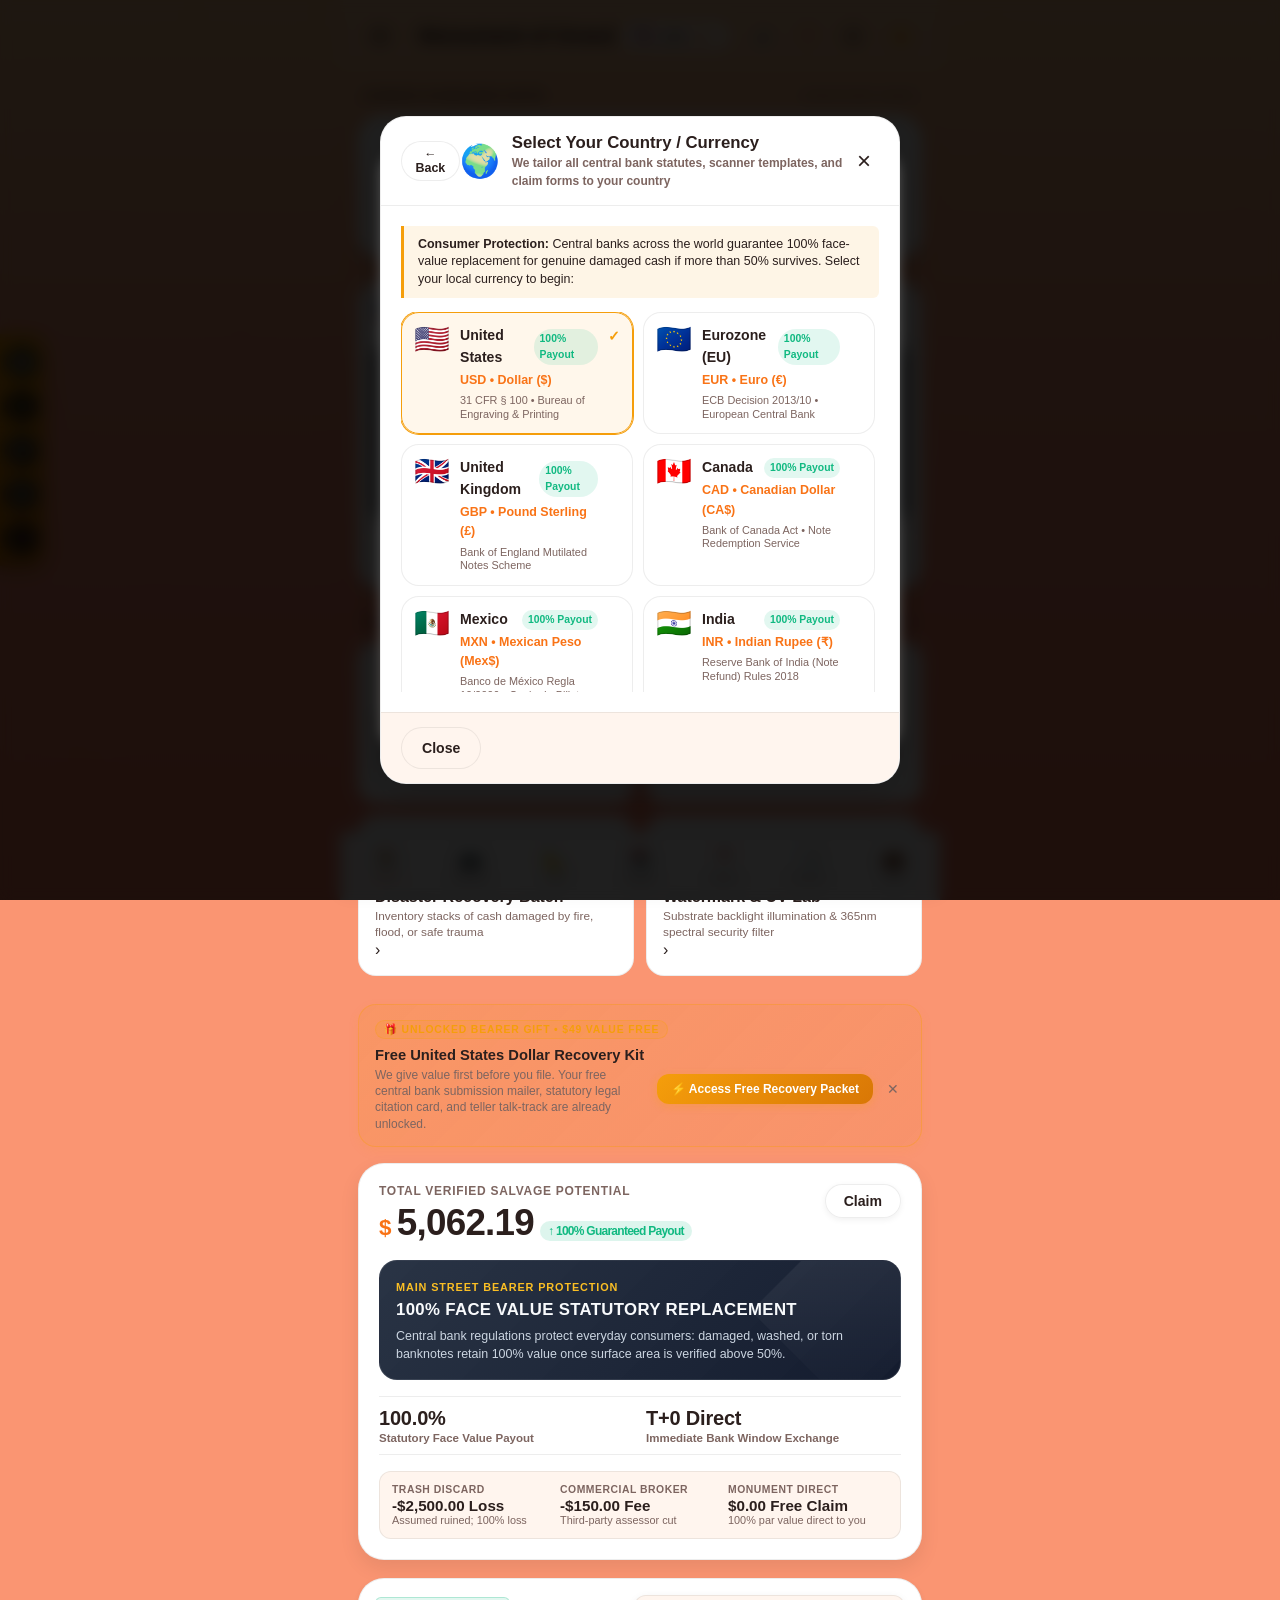
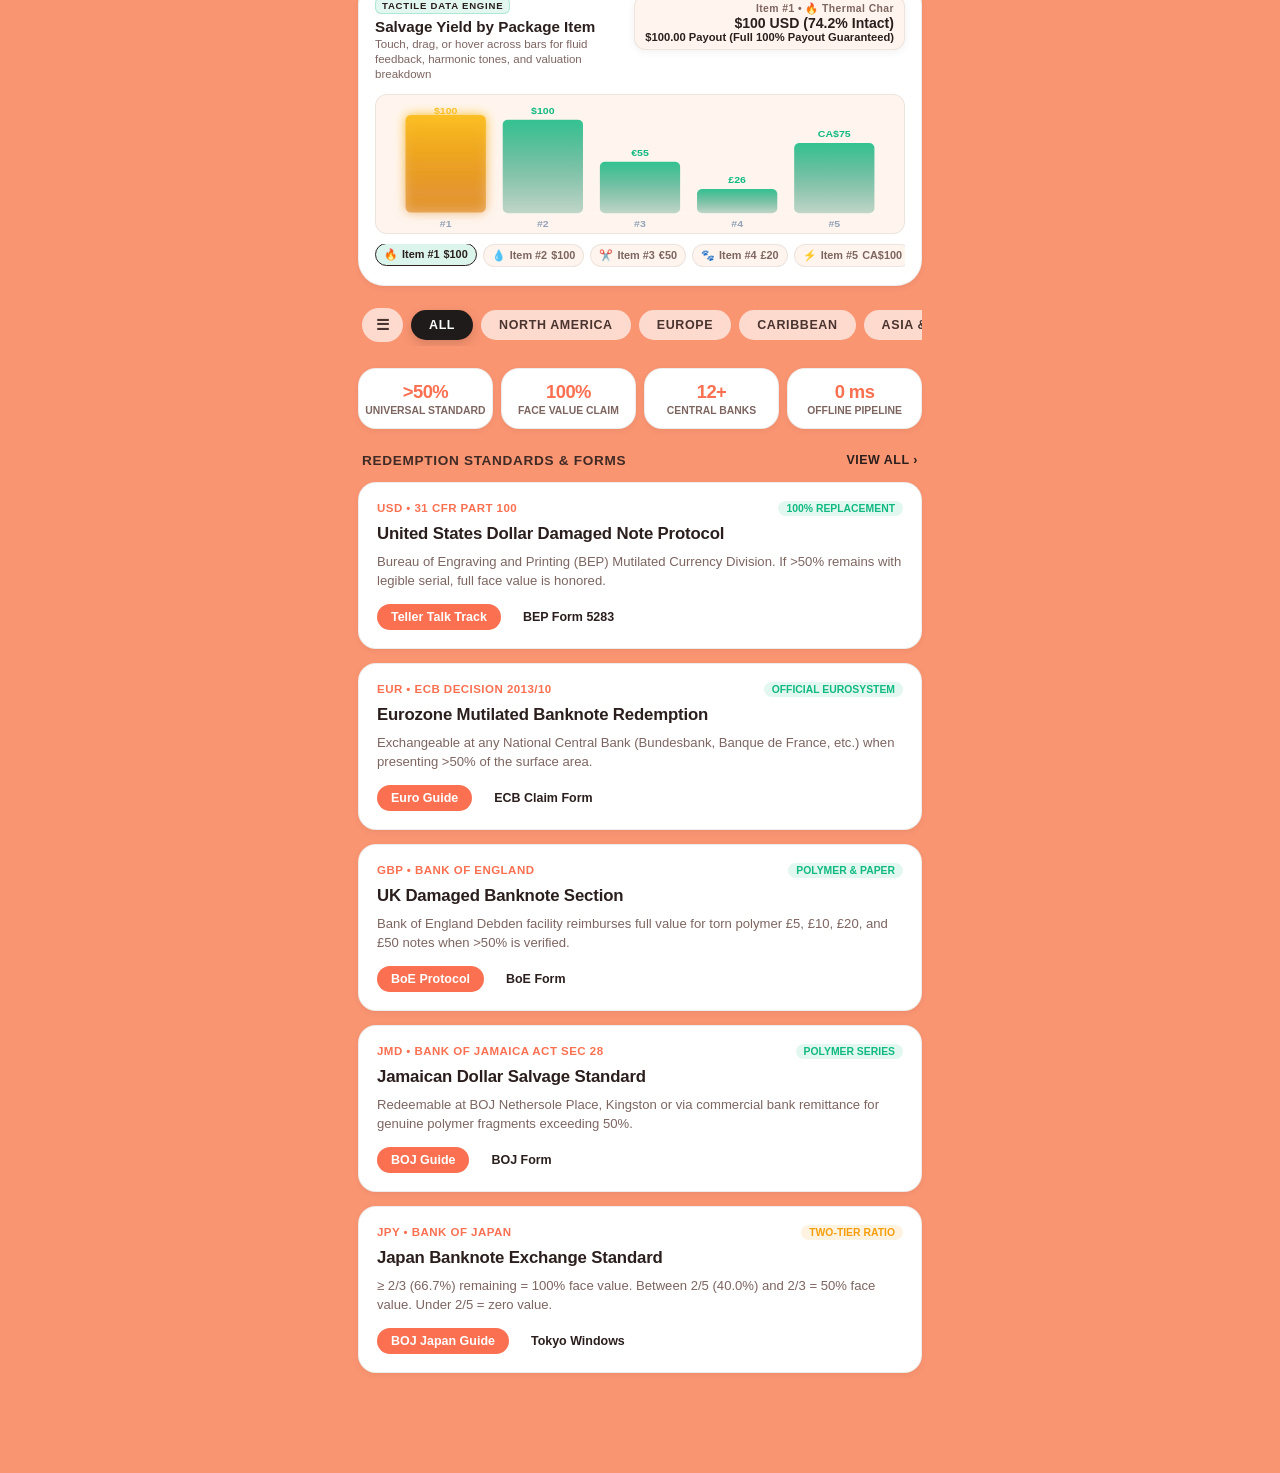
==== android_build/assets/web_app/index.html @ 4a224b38 "feat(ui/ux): add universal back buttons, ⓘ knowledge base modals, fix counter shield and vault contr" ====
<!DOCTYPE html>
<html lang="en">
<head>
  <meta charset="UTF-8">
  <meta name="viewport" content="width=device-width, initial-scale=1.0, maximum-scale=1.0, user-scalable=no, viewport-fit=cover">
  <title>Monument of Greed — Currency Salvage & Damaged Note Redemption</title>
  <meta name="description" content="Professional utility to assess, measure, and redeem mutilated or torn banknotes using optical computer vision and statutory banking regulations.">
  <link rel="stylesheet" href="style.css">
  <link rel="icon" type="image/png" href="logos/alu-company-logo-symbol.png">
</head>
<body class="theme-clay-peach">
  <!-- Live Ambient Motion Canvas Layer (Live Moving Atmosphere) -->
  <canvas id="ambient-motion-canvas" class="ambient-motion-canvas"></canvas>

  <!-- Audio Feedback Element (Synthesizer initialized via Web Audio) -->

  <!-- App Container -->
  <div id="app" class="app-root">

    <!-- Top Navigation Bar -->
    <header class="top-bar">
      <button id="btn-top-back" class="icon-btn top-back-btn" style="display: none;" aria-label="Back to Dashboard" title="Back to Dashboard">
        <svg width="20" height="20" viewBox="0 0 24 24" fill="none" stroke="currentColor" stroke-width="2.5" stroke-linecap="round" stroke-linejoin="round">
          <line x1="19" y1="12" x2="5" y2="12"></line>
          <polyline points="12 19 5 12 12 5"></polyline>
        </svg>
        <span class="top-back-label">Back</span>
      </button>

      <button id="btn-drawer-open" class="icon-btn" aria-label="Open Menu Drawer">
        <svg width="24" height="24" viewBox="0 0 24 24" fill="none" stroke="currentColor" stroke-width="2.2" stroke-linecap="round">
          <line x1="3" y1="6" x2="21" y2="6"></line>
          <line x1="3" y1="12" x2="21" y2="12"></line>
          <line x1="3" y1="18" x2="21" y2="18"></line>
        </svg>
      </button>

      <div class="brand-title-wrap" id="brand-header-link">
        <span class="brand-title">Monument of Greed</span>
        <button id="btn-currency-selector" class="currency-selector-pill" aria-label="Select Country and Currency" title="Select Country & Currency">
          <span id="active-currency-flag" class="curr-flag">🇺🇸</span>
          <span id="active-currency-code" class="curr-code">USD</span>
          <span id="active-currency-symbol" class="curr-sym">($)</span>
          <span class="curr-arrow">▾</span>
        </button>
      </div>

      <div class="top-bar-actions">
        <button id="btn-sound-toggle" class="icon-btn" title="Toggle Tactile Audio" aria-label="Toggle Tactile Audio">
          <span id="sound-icon-symbol">🔊</span>
        </button>
        <button id="btn-help-onboarding" class="icon-btn" title="How It Works / Onboarding" aria-label="How It Works">
          <span class="help-question-symbol">❓</span>
        </button>
        <button id="btn-theme-quick" class="icon-btn" title="Toggle Live Theme" aria-label="Toggle Live Theme">
          <svg width="22" height="22" viewBox="0 0 24 24" fill="none" stroke="currentColor" stroke-width="2" stroke-linecap="round" stroke-linejoin="round">
            <circle cx="12" cy="12" r="5"></circle>
            <path d="M12 1v2M12 21v2M4.22 4.22l1.42 1.42M18.36 18.36l1.42 1.42M1 12h2M21 12h2M4.22 19.78l1.42-1.42M18.36 5.64l1.42-1.42"></path>
          </svg>
        </button>
        <button id="btn-pro-crown" class="icon-btn crown-btn" title="Statutory Certification" aria-label="Pro Certification">
          <svg width="22" height="22" viewBox="0 0 24 24" fill="currentColor">
            <path d="M5 16L3 5l5.5 5L12 4l3.5 6L21 5l-2 11H5zm14 3c0 .6-.4 1-1 1H6c-.6 0-1-.4-1-1v-1h14v1z"/>
          </svg>
        </button>
      </div>
    </header>

    <!-- Side Drawer Menu -->
    <div id="drawer-overlay" class="drawer-overlay"></div>
    <aside id="app-drawer" class="app-drawer">
      <div class="drawer-header">
        <div class="drawer-logo-wrap">
          <img src="logos/alu-company-logo-symbol.png" alt="Alu Company Logo" class="drawer-logo-img">
        </div>
        <div class="drawer-header-text">
          <div class="drawer-brand-name">MONUMENT OF GREED</div>
          <div class="drawer-brand-sub">Currency Salvage Division</div>
        </div>
        <button id="btn-drawer-close" class="icon-btn drawer-close-btn" aria-label="Close Menu">
          <svg width="22" height="22" viewBox="0 0 24 24" fill="none" stroke="currentColor" stroke-width="2.5" stroke-linecap="round">
            <line x1="18" y1="6" x2="6" y2="18"></line>
            <line x1="6" y1="6" x2="18" y2="18"></line>
          </svg>
        </button>
      </div>

      <div class="drawer-content">
        <div class="drawer-section-title">NAVIGATION</div>
        <ul class="drawer-menu-list">
          <li>
            <a href="#home" class="drawer-nav-link active" data-tab="tab-home">
              <span class="drawer-nav-icon">🏠</span>
              <span>Home Dashboard</span>
            </a>
          </li>
          <li>
            <a href="#scanner" class="drawer-nav-link" data-tab="tab-scanner">
              <span class="drawer-nav-icon">📷</span>
              <span>Optical Surface Scanner</span>
            </a>
          </li>
          <li>
            <a href="#grid" class="drawer-nav-link" data-tab="tab-grid">
              <span class="drawer-nav-icon">📐</span>
              <span>Interactive 100-Grid Audit</span>
            </a>
          </li>
          <li>
            <a href="#database" class="drawer-nav-link" data-tab="tab-database">
              <span class="drawer-nav-icon">📚</span>
              <span>Global Redemption Database</span>
            </a>
          </li>
          <li>
            <a href="#locator" class="drawer-nav-link" data-tab="tab-locator">
              <span class="drawer-nav-icon">📍</span>
              <span>Central Bank Locator</span>
            </a>
          </li>
          <li>
            <a href="#dossier" class="drawer-nav-link" data-tab="tab-dossier">
              <span class="drawer-nav-icon">📑</span>
              <span>Claim Dossier Generator</span>
            </a>
          </li>
          <li>
            <a href="#vault" class="drawer-nav-link" data-tab="tab-vault">
              <span class="drawer-nav-icon">💼</span>
              <span>My Salvage Vault</span>
            </a>
          </li>
        </ul>

        <div class="drawer-section-title">SELECT LIVE THEME</div>
        <div class="drawer-theme-picker">
          <button class="theme-select-btn active" data-theme="theme-clay-peach">
            <span class="theme-dot dot-clay"></span>
            <span>Warm Clay & Peach</span>
          </button>
          <button class="theme-select-btn" data-theme="theme-vault-emerald">
            <span class="theme-dot dot-emerald"></span>
            <span>Vault Emerald</span>
          </button>
          <button class="theme-select-btn" data-theme="theme-obsidian-oled">
            <span class="theme-dot dot-obsidian"></span>
            <span>Obsidian OLED</span>
          </button>
          <button class="theme-select-btn" data-theme="theme-royal-gold">
            <span class="theme-dot dot-royal"></span>
            <span>Royal Gold & Navy</span>
          </button>
          <button class="theme-select-btn" data-theme="theme-cyber-mint">
            <span class="theme-dot dot-cyber"></span>
            <span>Cyber Mint</span>
          </button>
        </div>

        <div class="drawer-section-title">GLOBAL LEGAL STANDARDS</div>
        <div class="drawer-legal-box">
          <div class="drawer-legal-item">
            <strong>US 31 CFR Part 100:</strong> >50% surface area = 100% full face value redemption.
          </div>
          <div class="drawer-legal-item">
            <strong>ECB Decision 2013/10:</strong> Euro notes replaced if >50% presented.
          </div>
          <div class="drawer-legal-item">
            <strong>Bank of England:</strong> Currency & Bank Notes Act for damaged polymer.
          </div>
          <div class="drawer-legal-item">
            <strong>Bank of Jamaica:</strong> Section 28 statutory tender reclamation.
          </div>
        </div>
      </div>

      <div class="drawer-footer">
        <div class="charter-badge">
          <img src="logos/alu-company-logo-symbol.png" alt="Charter Seal" class="charter-mini-seal">
          <div class="charter-text">
            <strong>Alumungandr Master Charter © 2026</strong>
            <p>100% Offline Optical Processing • No Data Leaves Device</p>
          </div>
        </div>
      </div>
    </aside>

    <!-- Tactile Amber Rail & Quick Action Strip (Inspired by Reference Design) -->
    <!-- Tactile Amber Rail & Quick Action Strip (Retractable on Mobile) -->
    <nav id="tactile-quick-strip" class="tactile-quick-strip" aria-label="Tactile Quick Rail">
      <div class="tactile-rail-groove"></div>
      <button id="rail-toggle-tab" class="rail-toggle-tab" title="Toggle Quick Rail" aria-label="Toggle Quick Rail">
        <span class="rail-toggle-icon">▶</span>
      </button>
      <div class="rail-buttons-column">
        <button id="rail-btn-scan" class="rail-icon-btn" title="Quick Camera Scan" aria-label="Camera Scan">
          <svg width="20" height="20" viewBox="0 0 24 24" fill="none" stroke="currentColor" stroke-width="2.2" stroke-linecap="round" stroke-linejoin="round">
            <path d="M23 19a2 2 0 0 1-2 2H3a2 2 0 0 1-2-2V8a2 2 0 0 1 2-2h4l2-3h6l2 3h4a2 2 0 0 1 2 2z"></path>
            <circle cx="12" cy="13" r="4"></circle>
          </svg>
        </button>
        <button id="rail-btn-currency" class="rail-icon-btn" title="Choose Country / Currency" aria-label="Select Currency">
          <span class="rail-sym-badge">$</span>
        </button>
        <button id="rail-btn-teller" class="rail-icon-btn" title="Bank Teller Talk Script" aria-label="Teller Script">
          <svg width="20" height="20" viewBox="0 0 24 24" fill="none" stroke="currentColor" stroke-width="2.2" stroke-linecap="round" stroke-linejoin="round">
            <path d="M21 15a2 2 0 0 1-2 2H7l-4 4V5a2 2 0 0 1 2-2h14a2 2 0 0 1 2 2z"></path>
          </svg>
        </button>
        <button id="rail-btn-dossier" class="rail-icon-btn" title="Claim Dossier & PDF" aria-label="Claim Dossier">
          <svg width="20" height="20" viewBox="0 0 24 24" fill="none" stroke="currentColor" stroke-width="2.2" stroke-linecap="round" stroke-linejoin="round">
            <path d="M14 2H6a2 2 0 0 0-2 2v16a2 2 0 0 0 2 2h12a2 2 0 0 0 2-2V8z"></path>
            <polyline points="14 2 14 8 20 8"></polyline>
          </svg>
        </button>
        <button id="rail-btn-help" class="rail-icon-btn" title="Consumer Guide / Onboarding" aria-label="Help Guide">
          <span class="rail-help-sym">❓</span>
        </button>
      </div>
    </nav>

    <!-- Main Content Area -->
    <main class="main-content">

      <!-- ======================================================== -->
      <!-- TAB 1: HOME DASHBOARD (InShot-Inspired Aesthetic)        -->
      <!-- ======================================================== -->
      <section id="tab-home" class="tab-pane active">
        
        <!-- Hero Section: CREATE NEW (InShot Style) -->
        <div class="home-hero-container">
          <div class="section-label-row">
            <span class="section-label">ASSESS DAMAGED NOTE</span>
            <span class="section-sub-label">STATUTORY AUDIT</span>
          </div>

          <!-- Floating White Action Card with 3 Big Circular Buttons -->
          <div class="hero-action-card">
            <div class="circular-triggers-row">

              <!-- Trigger 1: Live Camera Scan (Pink/Coral Circle) -->
              <div class="action-trigger-item" id="trigger-live-scan">
                <button class="circle-btn circle-pink" aria-label="Open Camera Scan">
                  <svg width="34" height="34" viewBox="0 0 24 24" fill="none" stroke="currentColor" stroke-width="2" stroke-linecap="round" stroke-linejoin="round">
                    <path d="M23 19a2 2 0 0 1-2 2H3a2 2 0 0 1-2-2V8a2 2 0 0 1 2-2h4l2-3h6l2 3h4a2 2 0 0 1 2 2z"></path>
                    <circle cx="12" cy="13" r="4"></circle>
                  </svg>
                </button>
                <span class="trigger-label">Live Scan</span>
              </div>

              <!-- Trigger 2: Upload Bill Photo (Warm Orange/Peach Circle with Badge) -->
              <div class="action-trigger-item" id="trigger-upload-photo">
                <button class="circle-btn circle-peach" aria-label="Upload Banknote Photo">
                  <span class="trigger-badge">⚡</span>
                  <svg width="34" height="34" viewBox="0 0 24 24" fill="none" stroke="currentColor" stroke-width="2" stroke-linecap="round" stroke-linejoin="round">
                    <rect x="3" y="3" width="18" height="18" rx="2" ry="2"></rect>
                    <circle cx="8.5" cy="8.5" r="1.5"></circle>
                    <polyline points="21 15 16 10 5 21"></polyline>
                  </svg>
                </button>
                <span class="trigger-label">Upload Photo</span>
              </div>

              <!-- Trigger 3: Interactive Grid Audit (Tangerine/Mint Circle) -->
              <div class="action-trigger-item" id="trigger-grid-audit">
                <button class="circle-btn circle-tangerine" aria-label="Manual 100-Grid Audit">
                  <svg width="34" height="34" viewBox="0 0 24 24" fill="none" stroke="currentColor" stroke-width="2" stroke-linecap="round" stroke-linejoin="round">
                    <rect x="3" y="3" width="18" height="18" rx="2" ry="2"></rect>
                    <line x1="3" y1="9" x2="21" y2="9"></line>
                    <line x1="3" y1="15" x2="21" y2="15"></line>
                    <line x1="9" y1="3" x2="9" y2="21"></line>
                    <line x1="15" y1="3" x2="15" y2="21"></line>
                  </svg>
                </button>
                <span class="trigger-label">Grid Audit</span>
              </div>

            </div>
            <!-- Independent File Input -->
            <input type="file" id="file-input-upload" accept="image/*" class="visually-hidden">
          </div>
        </div>

        <!-- Active Selected Currency Workflow Card: Consumer-First, Neater, Real Legality -->
        <div class="active-currency-card" id="active-currency-workflow-card">
          <div class="curr-card-header">
            <div class="curr-card-brand">
              <span class="curr-card-flag" id="workflow-currency-flag">🇺🇸</span>
              <div class="curr-card-titles">
                <span class="curr-card-eyebrow">ACTIVE CURRENCY WORKFLOW</span>
                <h3 class="curr-card-name" id="workflow-currency-name">United States Dollar ($ USD)</h3>
              </div>
            </div>
            <button id="btn-workflow-switch-curr" class="btn-sm btn-outline curr-switch-btn" type="button" title="Switch Country / Currency">
              <span>Change ▾</span>
            </button>
          </div>

          <!-- Tactile Dish Element (Inspired by Reference Image Tray Element) -->
          <div class="tactile-salvage-tray">
            <div class="tactile-tray-dish" id="tactile-tray-dish" title="Tap or swirl to bounce currency tokens crazily!" role="button" tabindex="0" aria-label="Interactive 100% Par Value Vault">
              <div class="dish-glow-rim"></div>
              <div class="dish-physics-tokens" id="dish-physics-tokens">
                <span class="phys-token" data-idx="0" style="color:#fbbf24;">$</span>
                <span class="phys-token" data-idx="1" style="color:#38bdf8;">€</span>
                <span class="phys-token" data-idx="2" style="color:#f59e0b;">£</span>
                <span class="phys-token" data-idx="3" style="color:#34d399;">CA$</span>
                <span class="phys-token" data-idx="4" style="color:#f87171;">Mex$</span>
                <span class="phys-token" data-idx="5" style="color:#fb923c;">₹</span>
                <span class="phys-token" data-idx="6" style="color:#eab308;">A$</span>
                <span class="phys-token" data-idx="7" style="color:#a78bfa;">¥</span>
                <span class="phys-token" data-idx="8" style="color:#4ade80;">J$</span>
              </div>
              <div class="tray-dish-inner-label">
                <span class="tray-status-dot"></span>
                <span id="workflow-status-guarantee">100% PAR VALUE PROTECTED</span>
              </div>
              <div class="dish-tap-wave" id="dish-tap-wave"></div>
            </div>
            <div class="tactile-tray-content">
              <div class="simple-consumer-rule">
                <strong>Consumer Rule:</strong> <span id="workflow-simple-rule">If more than half (50%) of your banknote survives, central banks are legally required to exchange it for 100% full cash value.</span>
                <button class="info-circle-btn" data-info-id="statute-general" title="Official Central Bank Statutory Thresholds" aria-label="Statute Information" type="button">ⓘ</button>
              </div>
              <div class="curr-quick-actions-row">
                <button class="btn-curr-action accent" id="btn-workflow-counter-shield" type="button" title="Present Teller Defense Mode">
                  <span class="curr-action-icon">🛡️</span>
                  <span>Counter Shield</span>
                </button>
                <button class="btn-curr-action" id="btn-workflow-jigsaw" type="button" title="Ripped Note Jigsaw Assembler">
                  <span class="curr-action-icon">🧩</span>
                  <span>Jigsaw</span>
                </button>
                <button class="btn-curr-action" id="btn-workflow-teller-script" type="button" title="View Bank Teller Script">
                  <span class="curr-action-icon">💬</span>
                  <span>Teller Script</span>
                </button>
                <button class="btn-curr-action" id="btn-workflow-mailer" type="button" title="Print Free Submission Mailer">
                  <span class="curr-action-icon">📮</span>
                  <span>Mailer</span>
                </button>
                <button class="btn-curr-action primary" id="btn-workflow-scan-now" type="button" title="Scan Banknote with Camera">
                  <span class="curr-action-icon">📷</span>
                  <span>Scan Bill</span>
                </button>
              </div>
            </div>
          </div>

          <!-- Expandable Real Statutory Code (Mainstream simplicity upfront, authentic legality on demand) -->
          <details class="statutory-details-accordion" id="workflow-statutory-accordion">
            <summary class="accordion-summary">
              <span>Official Central Bank Law & Authority</span>
              <span class="accordion-chevron">▾</span>
            </summary>
            <div class="accordion-body">
              <div class="statute-item">
                <span class="statute-label">Central Authority:</span>
                <span class="statute-val" id="workflow-authority-name">Bureau of Engraving and Printing (BEP) / Federal Reserve</span>
              </div>
              <div class="statute-item">
                <span class="statute-label">Statutory Code:</span>
                <span class="statute-val" id="workflow-statute-code">31 CFR Part 100 (Exchange of Mutilated Paper Currency)</span>
              </div>
              <div class="statute-item">
                <span class="statute-label">Statutory Criterion:</span>
                <span class="statute-val" id="workflow-statute-rule">> 50.0% surface area required for 100% face-value reimbursement. If ≤ 50% remains, requires sworn affidavit proving missing portion was completely destroyed.</span>
              </div>
              <div class="statute-item">
                <span class="statute-label">Official Mailing Desk:</span>
                <span class="statute-val" id="workflow-submission-address">Bureau of Engraving and Printing, Mutilated Currency Branch, Washington, DC 20228</span>
              </div>
            </div>
          </details>
        </div>

        <!-- Modern Consumer Quick-Action Tool Tiles (Inspired by Clean Product Grid) -->
        <div class="consumer-tools-section">
          <div class="section-label-row">
            <span class="section-label">FORENSIC SALVAGE TOOLS</span>
            <span class="section-sub-label">BANK-GRADE UTILITIES</span>
          </div>
          <div class="consumer-tools-grid">
            <!-- Tool 1: Counter Shield -->
            <div class="tool-tile" id="tile-counter-shield" role="button" tabindex="0">
              <div class="tool-tile-icon-wrap bg-shield">
                <span class="tool-icon">🛡️</span>
              </div>
              <div class="tool-tile-info">
                <h4 class="tool-tile-title">Teller Counter Shield</h4>
                <p class="tool-tile-desc">Full-screen defense mode with offline central bank statute QR code</p>
              </div>
              <span class="tool-chevron">›</span>
            </div>

            <!-- Tool 2: Multi-Fragment Jigsaw -->
            <div class="tool-tile" id="tile-jigsaw-assembler" role="button" tabindex="0">
              <div class="tool-tile-icon-wrap bg-jigsaw">
                <span class="tool-icon">🧩</span>
              </div>
              <div class="tool-tile-info">
                <h4 class="tool-tile-title">Ripped Note Jigsaw</h4>
                <p class="tool-tile-desc">Align 2 or 3 torn pieces with serial verification and union area</p>
              </div>
              <span class="tool-chevron">›</span>
            </div>

            <!-- Tool 3: Disaster Recovery Batch -->
            <div class="tool-tile" id="tile-disaster-batch" role="button" tabindex="0">
              <div class="tool-tile-icon-wrap bg-batch">
                <span class="tool-icon">🌊</span>
              </div>
              <div class="tool-tile-info">
                <h4 class="tool-tile-title">Disaster Recovery Batch</h4>
                <p class="tool-tile-desc">Inventory stacks of cash damaged by fire, flood, or safe trauma</p>
              </div>
              <span class="tool-chevron">›</span>
            </div>

            <!-- Tool 4: Watermark & UV Lightbox -->
            <div class="tool-tile" id="tile-watermark-lightbox" role="button" tabindex="0">
              <div class="tool-tile-icon-wrap bg-lightbox">
                <span class="tool-icon">🔬</span>
              </div>
              <div class="tool-tile-info">
                <h4 class="tool-tile-title">Watermark & UV Lab</h4>
                <p class="tool-tile-desc">Substrate backlight illumination & 365nm spectral security filter</p>
              </div>
              <span class="tool-chevron">›</span>
            </div>
          </div>
        </div>

        <!-- The Principle of Reciprocity: High-Value Gift Provided First (Free Mutilated Currency Submission Kit) -->
        <div class="reciprocity-gift-card" id="reciprocity-gift-card">
          <div class="reciprocity-badge">🎁 UNLOCKED BEARER GIFT • $49 VALUE FREE</div>
          <div class="reciprocity-body">
            <div class="reciprocity-info">
              <h4 class="reciprocity-title">Complimentary Mutilated Banknote Recovery Kit</h4>
              <p class="reciprocity-desc">We give value first before you file. Your free central bank submission mailer, statutory legal citation card, and teller talk-track are already unlocked.</p>
            </div>
            <div class="reciprocity-action-row">
              <button class="btn-reciprocity-claim" id="btn-claim-free-packet" type="button">
                <span>⚡ Access Free Recovery Packet</span>
              </button>
              <button class="btn-reciprocity-dismiss" id="btn-dismiss-gift" type="button" title="Dismiss">✕</button>
            </div>
          </div>
        </div>

        <!-- Fintech Revenue & Contrast Framing Card (Inspired by Reference Photo 2 & Price Contrast Principle) -->
        <div class="fintech-summary-card">
          <div class="fintech-card-top">
            <div class="fintech-revenue-group">
              <div class="fintech-label">Total Verified Salvage Potential</div>
              <div class="fintech-main-amount">
                <span class="fintech-currency-symbol">$</span><span id="rolling-salvage-total">5,062.19</span>
                <span class="fintech-delta-pill positive">↑ 100% Guaranteed Payout</span>
              </div>
            </div>
            <button id="btn-quick-claim-voucher" class="btn-fintech-action" title="Generate Free Instant Bank Voucher">
              <span>Claim</span>
            </button>
          </div>

          <!-- Novice Protection Promo Banner (Inspired by Photo 2: The novice exclusive 10% annual earnings) -->
          <div class="contrast-anchor-banner">
            <div class="contrast-facet-shape"></div>
            <div class="contrast-banner-content">
              <span class="contrast-badge">MAIN STREET BEARER PROTECTION</span>
              <h4 class="contrast-headline">100% FACE VALUE STATUTORY REPLACEMENT</h4>
              <p class="contrast-subtext">Central bank regulations protect everyday consumers: damaged, washed, or torn banknotes retain 100% value once surface area is verified above 50%.</p>
            </div>
          </div>

          <!-- Metric Pairs Row (Inspired by Photo 2: 12.0% Expected Rate of Return / T+0 draw) -->
          <div class="fintech-metrics-grid">
            <div class="fintech-metric-box">
              <div class="ft-num text-success">100.0%</div>
              <div class="ft-lbl">Statutory Face Value Payout</div>
            </div>
            <div class="fintech-metric-box">
              <div class="ft-num text-accent">T+0 Direct</div>
              <div class="ft-lbl">Immediate Bank Window Exchange</div>
            </div>
          </div>

          <!-- The Contrast Effect: 3-Tier Price & Value Psychological Framing -->
          <div class="contrast-comparison-bar">
            <div class="contrast-col loss-anchor">
              <span class="contrast-col-title">TRASH DISCARD</span>
              <span class="contrast-col-val text-danger">-$2,500.00 Loss</span>
              <span class="contrast-col-desc">Assumed ruined; 100% loss</span>
            </div>
            <div class="contrast-col fee-anchor">
              <span class="contrast-col-title">COMMERCIAL BROKER</span>
              <span class="contrast-col-val text-warning">-$150.00 Fee</span>
              <span class="contrast-col-desc">Third-party assessor cut</span>
            </div>
            <div class="contrast-col recovery-anchor">
              <span class="contrast-col-title">MONUMENT DIRECT</span>
              <span class="contrast-col-val text-success">$0.00 Free Claim</span>
              <span class="contrast-col-desc">100% par value direct to you</span>
            </div>
          </div>
        </div>

        <!-- Tactile Interactive Financial Recovery Chart (Data Responds to Touch with Soft Glows, Fluid Motion & Haptics) -->
        <div class="tactile-chart-card">
          <div class="tactile-chart-header">
            <div class="tactile-chart-title-group">
              <span class="tactile-chart-badge">TACTILE DATA ENGINE</span>
              <h3 class="tactile-chart-title">Salvage Yield by Package Item</h3>
              <p class="tactile-chart-subtitle">Touch, drag, or hover across bars for fluid feedback, harmonic tones, and valuation breakdown</p>
            </div>
            <div class="tactile-chart-hud" id="tactile-chart-hud">
              <span class="hud-item-num" id="hud-item-num">Item #1</span>
              <span class="hud-symbol-denom" id="hud-symbol-denom">$100 USD</span>
              <span class="hud-salvage-val text-success" id="hud-salvage-val">100% Salvage</span>
            </div>
          </div>
          <div class="tactile-chart-container" id="tactile-chart-container">
            <svg class="tactile-chart-svg" id="tactile-chart-svg" viewBox="0 0 500 140" preserveAspectRatio="none">
              <!-- Rendered dynamically by TactileChartManager -->
            </svg>
            <div class="tactile-chart-glow-cursor" id="tactile-glow-cursor"></div>
          </div>
          <div class="tactile-chart-legend" id="tactile-chart-legend">
            <!-- Dynamic Item Symbols & Numbers -->
          </div>
        </div>

        <!-- Horizontal Category Pill Filter Bar (InShot Reference Image 2 Style) -->
        <div class="category-pill-container">
          <div class="pill-scroll-track" id="home-category-pills">
            <button class="pill-menu-action-btn pill-menu-btn" id="pill-quick-menu" title="Filter Menu">☰</button>
            <button class="filter-pill active" data-category="all">ALL</button>
            <button class="filter-pill" data-category="north-america">NORTH AMERICA</button>
            <button class="filter-pill" data-category="europe">EUROPE</button>
            <button class="filter-pill" data-category="caribbean">CARIBBEAN</button>
            <button class="filter-pill" data-category="asia-pacific">ASIA & PACIFIC</button>
            <button class="filter-pill" data-category="forms">OFFICIAL FORMS</button>
          </div>
        </div>

        <!-- Key Metrics Strip -->
        <div class="metrics-strip">
          <div class="metric-card">
            <div class="metric-val">>50%</div>
            <div class="metric-lbl">Universal Standard</div>
          </div>
          <div class="metric-card">
            <div class="metric-val">100%</div>
            <div class="metric-lbl">Face Value Claim</div>
          </div>
          <div class="metric-card">
            <div class="metric-val">12+</div>
            <div class="metric-lbl">Central Banks</div>
          </div>
          <div class="metric-card">
            <div class="metric-val">0 ms</div>
            <div class="metric-lbl">Offline Pipeline</div>
          </div>
        </div>

        <!-- Section: Featured Guides & Feeds -->
        <div class="home-feeds-section">
          <div class="section-header-inline">
            <h3 class="section-heading">REDEMPTION STANDARDS & FORMS</h3>
            <button class="link-btn" id="btn-see-all-db">VIEW ALL ›</button>
          </div>

          <div class="feed-cards-grid" id="home-feed-cards">
            <!-- Dynamically populated or rendered static cards -->
            <div class="guide-feed-card" data-cat="north-america">
              <div class="feed-card-header">
                <span class="currency-tag">USD • 31 CFR PART 100</span>
                <span class="badge-status-green">100% REPLACEMENT</span>
              </div>
              <h4 class="feed-card-title">United States Dollar Damaged Note Protocol</h4>
              <p class="feed-card-desc">Bureau of Engraving and Printing (BEP) Mutilated Currency Division. If >50% remains with legible serial, full face value is honored.</p>
              <div class="feed-card-actions">
                <button class="btn-sm btn-accent btn-open-guide" data-currency="USD">Teller Talk Track</button>
                <button class="btn-sm btn-outline btn-open-form" data-form="BEP5283">BEP Form 5283</button>
              </div>
            </div>

            <div class="guide-feed-card" data-cat="europe">
              <div class="feed-card-header">
                <span class="currency-tag">EUR • ECB DECISION 2013/10</span>
                <span class="badge-status-green">OFFICIAL EUROSYSTEM</span>
              </div>
              <h4 class="feed-card-title">Eurozone Mutilated Banknote Redemption</h4>
              <p class="feed-card-desc">Exchangeable at any National Central Bank (Bundesbank, Banque de France, etc.) when presenting >50% of the surface area.</p>
              <div class="feed-card-actions">
                <button class="btn-sm btn-accent btn-open-guide" data-currency="EUR">Euro Guide</button>
                <button class="btn-sm btn-outline btn-open-form" data-form="ECB_REQUEST">ECB Claim Form</button>
              </div>
            </div>

            <div class="guide-feed-card" data-cat="europe">
              <div class="feed-card-header">
                <span class="currency-tag">GBP • BANK OF ENGLAND</span>
                <span class="badge-status-green">POLYMER & PAPER</span>
              </div>
              <h4 class="feed-card-title">UK Damaged Banknote Section</h4>
              <p class="feed-card-desc">Bank of England Debden facility reimburses full value for torn polymer £5, £10, £20, and £50 notes when >50% is verified.</p>
              <div class="feed-card-actions">
                <button class="btn-sm btn-accent btn-open-guide" data-currency="GBP">BoE Protocol</button>
                <button class="btn-sm btn-outline btn-open-form" data-form="BOE_CLAIM">BoE Form</button>
              </div>
            </div>

            <div class="guide-feed-card" data-cat="caribbean">
              <div class="feed-card-header">
                <span class="currency-tag">JMD • BANK OF JAMAICA ACT SEC 28</span>
                <span class="badge-status-green">POLYMER SERIES</span>
              </div>
              <h4 class="feed-card-title">Jamaican Dollar Salvage Standard</h4>
              <p class="feed-card-desc">Redeemable at BOJ Nethersole Place, Kingston or via commercial bank remittance for genuine polymer fragments exceeding 50%.</p>
              <div class="feed-card-actions">
                <button class="btn-sm btn-accent btn-open-guide" data-currency="JMD">BOJ Guide</button>
                <button class="btn-sm btn-outline btn-open-form" data-form="BOJ_FORM">BOJ Form</button>
              </div>
            </div>

            <div class="guide-feed-card" data-cat="asia-pacific">
              <div class="feed-card-header">
                <span class="currency-tag">JPY • BANK OF JAPAN</span>
                <span class="badge-status-amber">TWO-TIER RATIO</span>
              </div>
              <h4 class="feed-card-title">Japan Banknote Exchange Standard</h4>
              <p class="feed-card-desc">≥ 2/3 (66.7%) remaining = 100% face value. Between 2/5 (40.0%) and 2/3 = 50% face value. Under 2/5 = zero value.</p>
              <div class="feed-card-actions">
                <button class="btn-sm btn-accent btn-open-guide" data-currency="JPY">BOJ Japan Guide</button>
                <button class="btn-sm btn-outline btn-open-locator" data-country="Japan">Tokyo Windows</button>
              </div>
            </div>

          </div>
        </div>

      </section>

      <!-- ======================================================== -->
      <!-- TAB 2: OPTICAL NOTE SCANNER                              -->
      <!-- ======================================================== -->
      <section id="tab-scanner" class="tab-pane">
        
        <div class="scanner-header-strip">
          <div class="scanner-title-group">
            <div style="display:flex;align-items:center;">
              <h2 class="view-title" style="margin-bottom:0;">Optical Note Scanner</h2>
              <button class="info-circle-btn" data-info-id="scanner-cv" title="Optical Edge Density & Aspect Ratio Thresholds" aria-label="Scanner Information" type="button">ⓘ</button>
            </div>
            <p class="view-subtitle">Calculates remaining banknote fragment surface area against standard aspect ratios</p>
          </div>
        </div>

        <!-- Scanner Configuration Controls -->
        <div class="scanner-controls-card">
          <div class="form-row-2">
            <div class="form-group">
              <label for="select-scanner-currency">Currency Standard:</label>
              <select id="select-scanner-currency" class="styled-select">
                <option value="USD">USD — US Dollar (Aspect 2.353:1)</option>
                <option value="EUR">EUR — Euro Note (Aspect 1.818:1)</option>
                <option value="GBP">GBP — British Pound Polymer (Aspect 1.904:1)</option>
                <option value="JMD">JMD — Jamaican Dollar Polymer (Aspect 2.132:1)</option>
                <option value="CAD">CAD — Canadian Dollar Polymer (Aspect 2.162:1)</option>
                <option value="AUD">AUD — Australian Dollar Polymer (Aspect 2.000:1)</option>
                <option value="JPY">JPY — Japanese Yen (Aspect 2.000:1)</option>
                <option value="CHF">CHF — Swiss Franc (Aspect 2.000:1)</option>
                <option value="MXN">MXN — Mexican Peso (Aspect 2.308:1)</option>
                <option value="INR">INR — Indian Rupee (Aspect 2.212:1)</option>
                <option value="CNY">CNY — Chinese Yuan (Aspect 2.088:1)</option>
              </select>
            </div>

            <div class="form-group">
              <label for="select-scanner-denom">Denomination:</label>
              <select id="select-scanner-denom" class="styled-select">
                <option value="20">$20 Standard Bill</option>
                <option value="100">$100 High Value</option>
                <option value="50">$50 Note</option>
                <option value="10">$10 Note</option>
                <option value="5">$5 Note</option>
                <option value="1">$1 Note</option>
              </select>
            </div>
          </div>

          <div class="side-selector-container">
            <span class="side-lbl">Banknote Face:</span>
            <div class="side-tabs">
              <button id="btn-side-front" class="side-tab active" type="button">Front (Obverse)</button>
              <button id="btn-side-back" class="side-tab" type="button">Back (Reverse)</button>
            </div>
          </div>

          <div class="scanner-action-buttons">
            <button id="btn-start-camera" class="btn btn-primary">
              <span class="btn-icon">📷</span>
              <span>Start Camera</span>
            </button>
            <button id="btn-switch-camera" class="btn btn-secondary" title="Flip Camera" style="display:none;">
              <span>🔄 Flip</span>
            </button>
            <button id="btn-trigger-upload" class="btn btn-secondary">
              <span class="btn-icon">🖼️</span>
              <span>Upload Image</span>
            </button>
            <button id="btn-load-sample" class="btn btn-secondary" title="Test with sample damaged bill">
              <span>🧪 Sample Bill</span>
            </button>
            <button id="btn-auto-snap" class="btn btn-secondary" title="Auto-detect corners and snap perspective">
              <span>📐 Auto-Snap</span>
            </button>
            <button id="btn-scanner-torch" class="btn btn-secondary" title="Toggle Hardware Flashlight Torch">
              <span>🔦 Torch</span>
            </button>
            <button id="btn-scanner-uv" class="btn btn-secondary" title="Toggle 365nm Forensic UV Spectral Filter">
              <span id="uv-btn-label">🟣 UV Filter</span>
            </button>
            <button id="btn-scanner-voice" class="btn btn-secondary" title="Toggle Speech Guidance for Accessibility">
              <span id="voice-btn-label">🔊 Voice: OFF</span>
            </button>
            <button id="btn-scanner-shield" class="btn btn-accent" title="Present Teller Defense Counter Shield">
              <span>🛡️ Teller Shield</span>
            </button>
          </div>
        </div>

        <!-- Viewfinder & Canvas Processing Stage -->
        <div class="viewfinder-container">
          <div class="viewfinder-viewport" id="viewfinder-viewport">
            <!-- Hidden Video Stream Source -->
            <video id="scanner-video" autoplay playsinline muted class="camera-stream"></video>
            
            <!-- Real Canvas Processing Layer -->
            <canvas id="scanner-canvas" class="processing-canvas"></canvas>

            <!-- 4-Corner Perspective Warp Overlay -->
            <div id="perspective-overlay" class="perspective-overlay" style="display:none;">
              <svg id="perspective-svg" class="perspective-svg"></svg>
              <div class="corner-pin" id="pin-tl" data-corner="tl"></div>
              <div class="corner-pin" id="pin-tr" data-corner="tr"></div>
              <div class="corner-pin" id="pin-br" data-corner="br"></div>
              <div class="corner-pin" id="pin-bl" data-corner="bl"></div>
            </div>

            <!-- Numismatic Collector Rarity Warning Banner -->
            <div id="viewfinder-numismatic-banner" class="viewfinder-numismatic-banner" style="display:none;">
              <span class="numis-icon">⚠️</span>
              <div class="numis-text">
                <strong id="numis-title">RARE NUMISMATIC SPECIMEN DETECTED</strong>
                <p id="numis-desc">This vintage note carries significant collector premium. Appraise before central bank surrender!</p>
              </div>
              <button class="info-circle-btn" data-info-id="numismatic-collector" title="Collector Value & Rarity" aria-label="Numismatic Info" type="button" style="margin-left:auto;">ⓘ</button>
            </div>

            <!-- Standby: No Banknote Detected Banner -->
            <div id="viewfinder-no-note-banner" class="viewfinder-standby-banner" style="display:none;">
              <div class="standby-icon">⚠️</div>
              <div class="standby-text-wrap">
                <div class="standby-title">NO BANKNOTE DETECTED</div>
                <div class="standby-desc">Place bill flat on a dark, non-reflective background inside the frame</div>
              </div>
            </div>

            <!-- Glare Warning Chip -->
            <div id="viewfinder-glare-chip" class="viewfinder-alert-chip alert-glare" style="display:none;">
              <span class="chip-icon">⚡</span>
              <span>Glare Detected — Tilt bill slightly</span>
            </div>

            <!-- Low-Light Warning Chip -->
            <div id="viewfinder-light-chip" class="viewfinder-alert-chip alert-lowlight" style="display:none;">
              <span class="chip-icon">💡</span>
              <span>Low Light — Increase illumination</span>
            </div>

            <!-- Camera Real-Time Currency Recognition HUD Badge -->
            <div id="scanner-currency-recognition-hud" class="currency-recognition-hud" style="display:none;">
              <div class="recog-pill">
                <span class="recog-sparkle">✨</span>
                <span id="recog-banknote-title">US Dollar ($20 Bill)</span>
                <span id="recog-confidence-badge" class="recog-confidence-badge">96% Match</span>
              </div>
              <div id="recog-switch-prompt" class="recog-switch-banner" style="display:none;">
                <span id="recog-switch-text">Detected Euro (€50).</span>
                <button id="btn-recog-switch-curr" class="btn-recog-switch" type="button">Switch App to Euro (€) ›</button>
              </div>
            </div>

            <!-- Guide Overlay Frame with Target Aspect Ratio -->
            <div id="aspect-guide-box" class="aspect-guide-box">
              <div class="guide-corner top-left"></div>
              <div class="guide-corner top-right"></div>
              <div class="guide-corner bottom-left"></div>
              <div class="guide-corner bottom-right"></div>
              <div class="guide-crosshair"></div>
              <div class="guide-label-chip">ALIGN BILL EDGES TO FRAME</div>
            </div>

            <!-- Optical Processing Active Indicator -->
            <div id="scanner-status-chip" class="scanner-status-chip">
              <span class="pulse-indicator"></span>
              <span id="scanner-status-text">CAMERA READY</span>
            </div>
          </div>

          <!-- Slider Controls for Optical Edge Sensitivity -->
          <div class="optical-tuner-card">
            <div class="tuner-row">
              <label for="slider-threshold">Luminance Cutoff: <span id="val-threshold">128</span></label>
              <input type="range" id="slider-threshold" min="30" max="220" value="128" class="styled-slider">
            </div>
            <div class="tuner-row">
              <label for="slider-edge-gain">Contrast Gain: <span id="val-gain">1.2</span>x</label>
              <input type="range" id="slider-edge-gain" min="0.8" max="2.5" step="0.1" value="1.2" class="styled-slider">
            </div>
            <div class="tuner-mode-row">
              <button id="btn-auto-otsu" class="btn-sm btn-accent" title="Automatic Bimodal Threshold">⚡ Auto-Tune (Otsu)</button>
              <button id="btn-toggle-perspective" class="chip-toggle" title="4-Corner Perspective Flattening">📐 Perspective Warp</button>
              <button id="btn-toggle-polymer" class="chip-toggle" title="Polymer Window Transparency Exclusion">🔬 Polymer Filter</button>
              <button id="btn-toggle-mask" class="chip-toggle active">🟩 Highlight</button>
              <button id="btn-toggle-missing" class="chip-toggle active">🟥 Missing</button>
              <button id="btn-recalculate" class="btn-sm btn-primary">⚡ Compute</button>
            </div>
          </div>
        </div>

        <!-- Real-Time Surface Area Gauge & Statutory Verdict -->
        <div class="measurement-results-card">
          <div class="gauge-display-container">
            <!-- Speedometer-style Gauge -->
            <div class="gauge-meter-box">
              <svg viewBox="0 0 200 120" class="gauge-svg">
                <!-- Background Arc -->
                <path d="M 20 100 A 80 80 0 0 1 180 100" fill="none" stroke="rgba(0,0,0,0.12)" stroke-width="18" stroke-linecap="round"/>
                <!-- Sub-50% Red Zone -->
                <path d="M 20 100 A 80 80 0 0 1 100 20" fill="none" stroke="#ef4444" stroke-width="18" stroke-dasharray="125.6" stroke-dashoffset="0"/>
                <!-- 50%+ Green Zone -->
                <path d="M 100 20 A 80 80 0 0 1 180 100" fill="none" stroke="#10b981" stroke-width="18" stroke-dasharray="125.6" stroke-dashoffset="0"/>
                <!-- Active Measurement Arc -->
                <path id="gauge-active-arc" d="M 20 100 A 80 80 0 0 1 180 100" fill="none" stroke="currentColor" stroke-width="10" stroke-linecap="round" stroke-dasharray="251.2" stroke-dashoffset="251.2"/>
                <!-- Needle Indicator -->
                <line id="gauge-needle" x1="100" y1="100" x2="100" y2="28" stroke="#1f2937" stroke-width="4" stroke-linecap="round" transform="rotate(-90 100 100)"/>
                <circle cx="100" cy="100" r="8" fill="#1f2937"/>
              </svg>

              <div class="gauge-readout-value">
                <span id="meter-percent-display">0.0%</span>
                <span class="readout-label">SURFACE AREA REMAINING</span>
              </div>
            </div>

            <!-- Statutory Verdict Badge & Explanation -->
            <div class="verdict-summary-box">
              <div id="verdict-badge" class="verdict-pill verdict-pending">
                <span id="verdict-status-icon">⏳</span>
                <span id="verdict-status-title">AWAITING SCAN</span>
              </div>
              
              <div id="verdict-details" class="verdict-text-box">
                Position your banknote inside the frame or load an image to begin optical calculation.
              </div>

              <div class="verdict-metric-row">
                <div class="verdict-stat">
                  <span class="stat-lbl">Fragment Pixels</span>
                  <span class="stat-val" id="val-fragment-px">0 px</span>
                </div>
                <div class="verdict-stat">
                  <span class="stat-lbl">Full Bill Target</span>
                  <span class="stat-val" id="val-target-px">0 px</span>
                </div>
                <div class="verdict-stat">
                  <span class="stat-lbl">Legal Threshold</span>
                  <span class="stat-val" id="val-legal-threshold">> 50.0%</span>
                </div>
              </div>
            </div>
          </div>

          <!-- Security Feature Audit Checklist -->
          <div class="security-features-card">
            <h4 class="card-subtitle">SECURITY FEATURE INSPECTION (REQUIRED BY CENTRAL BANKS)</h4>
            <div class="checklist-grid">
              <label class="check-item">
                <input type="checkbox" id="chk-serial-left" class="styled-checkbox">
                <span>Left Serial Number Intact & Legible</span>
              </label>
              <label class="check-item">
                <input type="checkbox" id="chk-serial-right" class="styled-checkbox">
                <span>Right Serial Number Intact & Legible</span>
              </label>
              <label class="check-item">
                <input type="checkbox" id="chk-watermark" class="styled-checkbox">
                <span>Watermark Portrait Verified (Backlit)</span>
              </label>
              <label class="check-item">
                <input type="checkbox" id="chk-security-thread" class="styled-checkbox">
                <span>Embedded Security Thread / Polymer Window</span>
              </label>
              <label class="check-item">
                <input type="checkbox" id="chk-treasury-seal" class="styled-checkbox">
                <span>Treasury / Central Bank Seal Intact</span>
              </label>
            </div>
          </div>

          <!-- Interactive 3D Holographic Banknote Showcase Stage (3D Physical Substrate Directive) -->
          <div class="banknote-3d-stage" id="banknote-3d-stage">
            <div class="stage-header-row">
              <div class="stage-title-wrap">
                <span class="stage-title">🔮 3D HOLOGRAPHIC SUBSTRATE INSPECTOR</span>
                <span class="stage-sub">Interactive 3D Depth & Security Foil Reflection</span>
              </div>
              <div class="stage-controls">
                <button id="btn-flip-3d-card" class="btn-micro" type="button" title="Flip 3D Card">🔄 Flip 180°</button>
                <button id="btn-shimmer-3d" class="btn-micro" type="button" title="Simulate Specular Holographic Glint">✨ Specular Foil</button>
              </div>
            </div>
            
            <div class="card-3d-scene" id="card-3d-scene">
              <div class="card-3d-object" id="card-3d-object">
                <!-- Obverse (Front) Face -->
                <div class="card-3d-face card-3d-front" id="card-face-front">
                  <canvas id="canvas-3d-front" class="card-3d-canvas"></canvas>
                  <div class="card-3d-holo-sheen" id="holo-sheen-front"></div>
                  <div class="card-3d-badge">OBVERSE (FRONT)</div>
                </div>
                <!-- Reverse (Back) Face -->
                <div class="card-3d-face card-3d-back" id="card-face-back">
                  <canvas id="canvas-3d-back" class="card-3d-canvas"></canvas>
                  <div class="card-3d-holo-sheen" id="holo-sheen-back"></div>
                  <div class="card-3d-badge">REVERSE (BACK)</div>
                </div>
              </div>
            </div>
            <div class="stage-footer-hint">
              <span>🖐️ Drag finger or move cursor to tilt note in 3D perspective and catch holographic foil light</span>
            </div>
          </div>

          <!-- Quick Action: Export directly to Claim Dossier -->
          <div class="scanner-footer-actions">
            <button id="btn-export-to-dossier" class="btn btn-accent btn-block" disabled>
              <span>Compile Into Official Claim Dossier ›</span>
            </button>
          </div>
        </div>

      </section>

      <!-- ======================================================== -->
      <!-- TAB 3: INTERACTIVE 100-GRID AUDIT                        -->
      <!-- ======================================================== -->
      <section id="tab-grid" class="tab-pane">
        
        <div class="view-header-strip">
          <div style="display:flex;align-items:center;">
            <h2 class="view-title" style="margin-bottom:0;">Manual 100-Grid Surface Audit</h2>
            <button class="info-circle-btn" data-info-id="grid-formula" title="100-Cell Forensic Calibration Standard" aria-label="Grid Information" type="button">ⓘ</button>
          </div>
          <p class="view-subtitle">Precision 1% tactile grid for charred, water-logged, or heavily fragmented currency</p>
        </div>

        <div class="grid-audit-workspace">
          <div class="grid-audit-instructions">
            <div style="display:flex;align-items:center;justify-content:space-between;flex-wrap:wrap;gap:6px;margin-bottom:8px;">
              <span style="font-size:0.8rem;color:var(--text-muted);font-weight:600;">Touch or drag across cells (1 cell = 1.0% surface area):</span>
              <span id="grid-aspect-indicator" class="aspect-indicator-chip">USD Ratio (2.35:1)</span>
            </div>
            <div class="grid-tools-row">
              <button id="btn-grid-all" class="btn-sm btn-secondary">Fill 100%</button>
              <button id="btn-grid-clear" class="btn-sm btn-secondary">Clear All</button>
              <button id="btn-grid-51" class="btn-sm btn-accent">Set 51% (Threshold)</button>
              <button id="btn-grid-invert" class="btn-sm btn-secondary">Invert Selection</button>
            </div>

            <!-- Photo Backdrop Projection Control -->
            <div class="grid-backdrop-control">
              <div class="backdrop-slider-row">
                <label for="slider-backdrop-opacity">Photo Backdrop Overlay Opacity: <span id="val-backdrop-opacity">40%</span></label>
                <input type="range" id="slider-backdrop-opacity" min="0" max="100" value="40" class="styled-slider">
              </div>
              <button id="btn-load-photo-to-grid" class="btn-sm btn-secondary" title="Project scanner photo under grid">📷 Project Scan Under Grid</button>
            </div>
          </div>

          <!-- The 10x10 Interactive Grid with Photo Backdrop Layer -->
          <div class="grid-100-wrapper">
            <div class="banknote-aspect-container" id="grid-aspect-box">
              <canvas id="grid-photo-backdrop" class="grid-photo-backdrop"></canvas>
              <div id="grid-100" class="grid-100-cells">
                <!-- 100 cells generated via JS -->
              </div>
            </div>
          </div>

          <!-- Grid Calculation Summary -->
          <div class="grid-summary-card">
            <div class="grid-stat-display">
              <div class="grid-big-percent" id="grid-percent-display">51.0%</div>
              <div class="grid-stat-sub">
                <span id="grid-intact-count">51</span> of 100 segments present • <span id="grid-destroyed-count">49</span> segments missing
              </div>
            </div>

            <div id="grid-verdict-banner" class="verdict-banner banner-green">
              <div class="banner-title">✅ STATUTORY >50% THRESHOLD MET</div>
              <div class="banner-desc">Meets US 31 CFR § 100.5, ECB Decision 2013/10, and Bank of England standard. Eligible for 100% face-value reimbursement.</div>
            </div>

            <div class="grid-action-row">
              <button id="btn-grid-to-dossier" class="btn btn-primary btn-block">
                <span>Transfer 100-Grid Data to Claim Dossier ›</span>
              </button>
            </div>
          </div>
        </div>

      </section>

      <!-- ======================================================== -->
      <!-- TAB 4: GLOBAL REDEMPTION DATABASE                        -->
      <!-- ======================================================== -->
      <section id="tab-database" class="tab-pane">
        
        <div class="view-header-strip">
          <div style="display:flex;align-items:center;">
            <h2 class="view-title" style="margin-bottom:0;">Global Redemption Database</h2>
            <button class="info-circle-btn" data-info-id="statute-general" title="Central Bank Statutory Regulations & Legal Codes" aria-label="Database Information" type="button">ⓘ</button>
          </div>
          <p class="view-subtitle">Official statutory banking codes, redemption thresholds, and claim procedures worldwide</p>
        </div>

        <!-- Search & Filter Controls -->
        <div class="db-filter-bar">
          <div class="search-input-wrap">
            <svg width="20" height="20" viewBox="0 0 24 24" fill="none" stroke="currentColor" stroke-width="2">
              <circle cx="11" cy="11" r="8"></circle>
              <line x1="21" y1="21" x2="16.65" y2="16.65"></line>
            </svg>
            <input type="text" id="db-search-input" placeholder="Search currency, country, or regulation (e.g. USD, BEP, 31 CFR, ECB)..." class="styled-input">
          </div>
          
          <div class="db-region-pills">
            <button class="filter-pill active" data-dbregion="all">All Currencies</button>
            <button class="filter-pill" data-dbregion="North America">North America</button>
            <button class="filter-pill" data-dbregion="Europe">Europe</button>
            <button class="filter-pill" data-dbregion="Caribbean">Caribbean</button>
            <button class="filter-pill" data-dbregion="Asia & Pacific">Asia & Pacific</button>
          </div>
        </div>

        <!-- Currency List Accordion / Grid -->
        <div class="db-currency-list" id="db-currency-list">
          <!-- Populated dynamically by app.js -->
        </div>

      </section>

      <!-- ======================================================== -->
      <!-- TAB 5: CENTRAL BANK & TELLER LOCATOR                     -->
      <!-- ======================================================== -->
      <section id="tab-locator" class="tab-pane">
        
        <div class="view-header-strip">
          <div style="display:flex;align-items:center;">
            <h2 class="view-title" style="margin-bottom:0;">Central Bank & Teller Locator</h2>
            <button class="info-circle-btn" data-info-id="chain-custody" title="Registered Mail Chain of Custody & Packaging" aria-label="Locator Information" type="button">ⓘ</button>
          </div>
          <p class="view-subtitle">Verified redemption windows, Federal Reserve cash offices, and commercial depository branches</p>
        </div>

        <!-- Locator Search & Filters -->
        <div class="locator-filter-card">
          <div class="search-input-wrap">
            <svg width="20" height="20" viewBox="0 0 24 24" fill="none" stroke="currentColor" stroke-width="2">
              <circle cx="11" cy="11" r="8"></circle>
              <line x1="21" y1="21" x2="16.65" y2="16.65"></line>
            </svg>
            <input type="text" id="locator-search-input" placeholder="Filter by city, state, or bank (e.g. Washington, Frankfurt, London, Kingston)..." class="styled-input">
          </div>

          <div class="locator-type-tabs">
            <button class="type-tab active" data-type="all">All Locations</button>
            <button class="type-tab" data-type="central">Central Banks</button>
            <button class="type-tab" data-type="commercial">Commercial Hubs</button>
            <button class="type-tab" data-type="mail">Postal Submission Depts</button>
          </div>
        </div>

        <!-- Bank Location Cards -->
        <div class="bank-locations-grid" id="bank-locations-grid">
          <!-- Populated dynamically by app.js -->
        </div>

      </section>

      <!-- ======================================================== -->
      <!-- TAB 6: CLAIM DOSSIER GENERATOR                           -->
      <!-- ======================================================== -->
      <section id="tab-dossier" class="tab-pane">
        
        <div class="view-header-strip">
          <div style="display:flex;align-items:center;">
            <h2 class="view-title" style="margin-bottom:0;">Official Claim Dossier Generator</h2>
            <button class="info-circle-btn" data-info-id="dossier-courtroom" title="Courtroom Admissibility & Legal Standards" aria-label="Dossier Information" type="button">ⓘ</button>
          </div>
          <p class="view-subtitle">Compiles optical measurements, serial numbers, fragment imagery, and legal declarations</p>
        </div>

        <div class="dossier-builder-grid">
          
          <!-- Dossier Form Inputs -->
          <div class="dossier-input-card">
            <h3 class="card-title">Claimant & Note Details</h3>
            
            <form id="dossier-form" onsubmit="return false;">
              <div class="form-row-2">
                <div class="form-group">
                  <label for="dossier-claimant-name">Claimant Full Legal Name:</label>
                  <input type="text" id="dossier-claimant-name" class="styled-input" placeholder="e.g. Jane Doe" value="Legal Currency Bearer">
                </div>
                <div class="form-group">
                  <label for="dossier-phone">Contact Phone / Email:</label>
                  <input type="text" id="dossier-phone" class="styled-input" placeholder="e.g. +1 (555) 019-2834" value="+1 (555) 234-5678">
                </div>
              </div>

              <div class="form-row-2">
                <div class="form-group">
                  <label for="dossier-currency">Currency & Denomination:</label>
                  <input type="text" id="dossier-currency" class="styled-input" value="USD $20 Federal Reserve Note">
                </div>
                <div class="form-group">
                  <label for="dossier-surface-area">Assessed Surface Area:</label>
                  <input type="text" id="dossier-surface-area" class="styled-input" value="58.4% (Threshold Satisfied)">
                </div>
              </div>

              <div style="display: flex; justify-content: space-between; align-items: center; margin-top: 10px; margin-bottom: 6px;">
                <span style="font-size: 0.8rem; font-weight: 700; color: var(--text-secondary);">BANKNOTE SERIAL IDENTIFIERS</span>
                <button id="btn-ocr-extract-serial" class="btn-sm btn-outline" type="button" title="Extract Serial Numbers from Scanned Banknote via OCR">
                  <span>🔍 Auto-Scan Serial (OCR)</span>
                </button>
              </div>
              <div class="form-row-2">
                <div class="form-group">
                  <label for="dossier-serial-left">Left Serial Number:</label>
                  <input type="text" id="dossier-serial-left" class="styled-input" placeholder="e.g. MF 89234812 B" value="MF 89234812 B">
                  <div id="val-badge-serial-l" class="serial-val-badge"></div>
                </div>
                <div class="form-group">
                  <label for="dossier-serial-right">Right Serial Number:</label>
                  <input type="text" id="dossier-serial-right" class="styled-input" placeholder="e.g. MF 89234812 B (or Partial)" value="MF 89234812 B">
                  <div id="val-badge-serial-r" class="serial-val-badge"></div>
                </div>
              </div>

              <div class="form-group">
                <label for="dossier-cause-damage">Circumstance of Destruction / Damage:</label>
                <select id="dossier-cause-damage" class="styled-select">
                  <option value="Accidentally torn during pocket extraction">Accidentally torn during pocket extraction</option>
                  <option value="Laundered accidentally in residential washing machine">Laundered accidentally in residential washing machine</option>
                  <option value="Mutilated by household pet / animal chewing">Mutilated by household pet / animal chewing</option>
                  <option value="Surface charring or heat exposure from fire">Surface charring or heat exposure from fire</option>
                  <option value="Partial water saturation or moisture decomposition">Partial water saturation or moisture decomposition</option>
                  <option value="Industrial equipment or paper shredder accident">Industrial equipment or paper shredder accident</option>
                  <option value="Other accidental physical trauma">Other accidental physical trauma</option>
                </select>
              </div>

              <div class="form-group">
                <label for="dossier-narrative">Detailed Statement of Facts:</label>
                <textarea id="dossier-narrative" class="styled-textarea" rows="3">The presented banknote was damaged accidentally under ordinary domestic circumstances. More than 50% of the genuine original note remains physically intact with legible serial identifiers. No portion of this banknote has been previously redeemed or tendered for duplicate value.</textarea>
              </div>

              <div class="dossier-btn-group">
                <button id="btn-update-preview" class="btn btn-secondary">Refresh Preview</button>
                <button id="btn-download-pdf" class="btn btn-accent" title="Generate Courtroom-Grade 3-Page Filing PDF">
                  <span>⚖️ Courtroom PDF Dossier</span>
                </button>
                <button id="btn-share-pdf" class="btn btn-primary" title="Share Claim Package PDF">
                  <span>📤 Share Dossier</span>
                </button>
                <button id="btn-save-dossier-vault" class="btn btn-secondary" title="Save claim to local Salvage Vault">
                  <span>💼 Save to My Vault</span>
                </button>
                <button id="btn-print-dossier" class="btn btn-secondary">
                  <span>🖨️ Print Spooler</span>
                </button>
                <button id="btn-open-affidavit-modal" class="btn btn-outline" style="grid-column: 1 / -1;">
                  <span>📜 Generate Destruction Affidavit (≤50% Claims)</span>
                </button>
              </div>
            </form>
          </div>

          <!-- Live Printable Dossier Preview -->
          <div class="dossier-preview-card">
            <div class="dossier-sheet" id="printable-dossier">
              <div class="dossier-sheet-header">
                <div class="dossier-header-logo">
                  <img src="logos/alu-company-logo-symbol.png" alt="Official Header Seal" class="sheet-seal-img">
                </div>
                <div class="dossier-header-text">
                  <div class="sheet-title">CLAIM DOSSIER FOR MUTILATED CURRENCY</div>
                  <div class="sheet-subtitle">COMPLIANT WITH 31 CFR PART 100 • ECB DECISION 2013/10 • BANK OF ENGLAND PROTOCOLS</div>
                  <div class="sheet-id">DOSSIER REF: <span id="sheet-ref-id">MOG-2026-9812-US</span></div>
                </div>
              </div>

              <div class="sheet-divider"></div>

              <div class="sheet-section">
                <div class="sheet-sec-title">1. CLAIMANT IDENTIFICATION</div>
                <div class="sheet-grid-2">
                  <div><strong>Full Name:</strong> <span id="sheet-name">Legal Currency Bearer</span></div>
                  <div><strong>Contact:</strong> <span id="sheet-contact">+1 (555) 234-5678</span></div>
                  <div><strong>Date Assessed:</strong> <span id="sheet-date">September 25, 2026</span></div>
                  <div><strong>Claim Type:</strong> Direct Bank Window / Central Submission</div>
                </div>
              </div>

              <div class="sheet-section">
                <div class="sheet-sec-title">2. BANKNOTE PARTICULARS & OPTICAL AUDIT</div>
                <div class="sheet-grid-2">
                  <div><strong>Currency & Note:</strong> <span id="sheet-currency">USD $20 Federal Reserve Note</span></div>
                  <div><strong>Remaining Surface Area:</strong> <span id="sheet-area" class="highlight-green">58.4% (Threshold Met)</span></div>
                  <div><strong>Left Serial:</strong> <span id="sheet-serial-l">MF 89234812 B</span></div>
                  <div><strong>Right Serial:</strong> <span id="sheet-serial-r">MF 89234812 B</span></div>
                </div>
              </div>

              <div class="sheet-section">
                <div class="sheet-sec-title">3. EVIDENTIARY OPTICAL FRAGMENT MASK</div>
                <div class="sheet-image-box">
                  <canvas id="dossier-snapshot-canvas" width="400" height="170" class="sheet-canvas"></canvas>
                  <div class="sheet-caption">Certified Optical Surface Boundary Detection Overlay (>50% Standard Verified)</div>
                </div>
              </div>

              <div class="sheet-section">
                <div class="sheet-sec-title">4. CIRCUMSTANCE OF DAMAGE</div>
                <div class="sheet-narrative" id="sheet-narrative-text">
                  The presented banknote was damaged accidentally under ordinary domestic circumstances. More than 50% of the genuine original note remains physically intact with legible serial identifiers. No portion of this banknote has been previously redeemed or tendered for duplicate value.
                </div>
              </div>

              <div class="sheet-section">
                <div class="sheet-sec-title">5. SWORN DECLARATION & SIGNATURE</div>
                <p class="sheet-legal-text">
                  I solemnly declare under penalty of perjury under the laws of the applicable jurisdiction that the currency presented herein is genuine legal tender, that the missing portions were destroyed accidentally and not intentionally mutilated, and that I have not received payment or credit for any portion thereof.
                </p>
                <div class="sheet-signature-box">
                  <div class="sig-line">
                    <span class="sig-placeholder">X ________________________________________</span>
                    <span class="sig-lbl">Signature of Claimant / Bearer</span>
                  </div>
                  <div class="sig-line">
                    <span class="sig-placeholder">Date: ________________________</span>
                    <span class="sig-lbl">Execution Date</span>
                  </div>
                </div>
              </div>

              <div class="sheet-footer">
                <span>Certified via Monument of Greed Utility • Master Charter © 2026 • Verified Banking Channels</span>
              </div>
            </div>
          </div>

        </div>

        <!-- Multi-Item Package Manifest & Tactile Info Sheet -->
        <div class="batch-envelope-card" id="package-manifest-envelope">
          <div class="batch-envelope-header">
            <div class="package-header-left">
              <span class="package-badge-tag">OFFICIAL PACKAGE MANIFEST</span>
              <div class="batch-title">📦 Consignment Info Sheet & Items Registry</div>
              <div class="package-id-code" id="package-id-display">PKG-2026-USBEP-8842</div>
            </div>
            <div class="batch-stats">
              <span id="batch-notes-count">5 Items</span> • <span id="batch-total-value" class="text-success">$470.00 Total Salvage Value</span>
            </div>
          </div>

          <!-- Manifest Controls & Package Loader -->
          <div class="package-manifest-toolbar">
            <button id="btn-load-sample-package" class="btn-sm btn-accent" type="button">
              <span>⚡ Load Authentic 5-Item Vault Consignment</span>
            </button>
            <button id="btn-add-to-batch" class="btn-sm btn-secondary" type="button">
              <span>➕ Add Scanner Note to Package</span>
            </button>
            <button id="btn-print-manifest" class="btn-sm btn-secondary" type="button">
              <span>🖨️ Spool Manifest</span>
            </button>
            <button id="btn-clear-batch" class="btn-sm btn-outline-danger" type="button">Clear</button>
          </div>

          <!-- Info Sheet Items Overview Table with Numbers & Symbols -->
          <div class="batch-table-wrap">
            <table class="batch-table" id="batch-notes-table">
              <thead>
                <tr>
                  <th>Item #</th>
                  <th>Symbol</th>
                  <th>Currency & Denom</th>
                  <th>Damage Type & Icon</th>
                  <th>Surviving Area</th>
                  <th>Statutory Verdict</th>
                  <th>Action</th>
                </tr>
              </thead>
              <tbody id="batch-notes-tbody">
                <!-- Dynamically populated with numbers, symbols, and item rows -->
              </tbody>
            </table>
          </div>

          <!-- Detailed Item Info Cards (Interactive Accordion Drawer with deep forensic info for each item) -->
          <div class="package-items-cards-container" id="package-items-cards-container">
            <!-- Dynamic interactive info cards for each item in the package -->
          </div>
        </div>

      </section>

      <!-- ================================================================= -->
      <!-- TAB 7: MY SALVAGE VAULT (PERSISTENT CLAIM HISTORY & LEDGER)       -->
      <!-- ================================================================= -->
      <section id="tab-vault" class="tab-pane">
        <div class="view-header">
          <div class="header-icon-badge">💼</div>
          <div class="header-text-group">
            <div style="display:flex;align-items:center;">
              <h2 class="view-title" style="margin-bottom:0;">My Salvage Vault</h2>
              <button class="info-circle-btn" data-info-id="vault-ledger" title="Salvage Vault & Postal Tracking Lifecycle" aria-label="Vault Information" type="button">ⓘ</button>
            </div>
            <p class="view-subtitle">Permanent local ledger tracking claims from audit to reimbursement</p>
          </div>
        </div>

        <!-- Ledger Financial Summary Hero -->
        <div class="vault-hero-card">
          <div class="vault-hero-bg-glow"></div>
          <div class="vault-hero-content">
            <div class="vault-metric-block main">
              <span class="vault-metric-label">LIFETIME RECOVERED VALUE</span>
              <div class="vault-metric-num gold" id="vault-lifetime-recovered">$0.00</div>
              <span class="vault-metric-sub">Paid out by central bank treasuries</span>
            </div>
            <div class="vault-metrics-row">
              <div class="vault-metric-block">
                <span class="vault-metric-label">IN-FLIGHT CLAIMS</span>
                <div class="vault-metric-num" id="vault-inflight-amount">$0.00</div>
                <span class="vault-metric-sub" id="vault-inflight-count">0 packages mailed</span>
              </div>
              <div class="vault-metric-block">
                <span class="vault-metric-label">AUDITED / READY</span>
                <div class="vault-metric-num" id="vault-audited-amount">$0.00</div>
                <span class="vault-metric-sub" id="vault-audited-count">0 notes waiting</span>
              </div>
            </div>
          </div>
        </div>

        <!-- Vault Filter Bar & Actions -->
        <div class="vault-toolbar">
          <div class="vault-filter-pills">
            <button class="vault-filter-pill active" data-filter="all">All Claims (<span id="vault-count-all">0</span>)</button>
            <button class="vault-filter-pill" data-filter="audited">Audited</button>
            <button class="vault-filter-pill" data-filter="mailed">Mailed / In-Flight</button>
            <button class="vault-filter-pill" data-filter="reimbursed">Reimbursed</button>
          </div>
          <div class="vault-actions">
            <button id="btn-vault-new-claim" class="btn btn-sm btn-primary">
              <span>➕ Add Current Dossier</span>
            </button>
            <button id="btn-vault-export-json" class="btn btn-sm btn-secondary" title="Export encrypted vault backup">
              <span>📥 Export JSON</span>
            </button>
          </div>
        </div>

        <!-- Vault Claims List -->
        <div class="vault-claims-container" id="vault-claims-container">
          <!-- Populated dynamically via app.js -->
        </div>

        <!-- Empty State View -->
        <div class="vault-empty-state" id="vault-empty-state" style="display:none;">
          <div class="empty-icon">🏦</div>
          <div class="empty-title">Your Salvage Vault is Empty</div>
          <div class="empty-desc">Scan a mutilated banknote with the camera or grid audit, then click "Save to My Vault" in the Claim Dossier to track your redemption here.</div>
          <button id="btn-vault-seed-samples" class="btn btn-accent">
            <span>⚡ Load Realistic Demo Claims</span>
          </button>
        </div>

      </section>

    </main>

    <!-- Bottom Navigation Dock -->
    <nav class="bottom-nav">
      <button class="nav-tab-btn active" data-tab="tab-home">
        <span class="nav-icon">🏠</span>
        <span class="nav-label">Home</span>
      </button>
      <button class="nav-tab-btn" data-tab="tab-scanner">
        <span class="nav-icon">📷</span>
        <span class="nav-label">Scanner</span>
      </button>
      <button class="nav-tab-btn" data-tab="tab-grid">
        <span class="nav-icon">📐</span>
        <span class="nav-label">Grid</span>
      </button>
      <button class="nav-tab-btn" data-tab="tab-database">
        <span class="nav-icon">📚</span>
        <span class="nav-label">Guides</span>
      </button>
      <button class="nav-tab-btn" data-tab="tab-locator">
        <span class="nav-icon">📍</span>
        <span class="nav-label">Banks</span>
      </button>
      <button class="nav-tab-btn" data-tab="tab-dossier">
        <span class="nav-icon">📑</span>
        <span class="nav-label">Dossier</span>
      </button>
      <button class="nav-tab-btn" data-tab="tab-vault">
        <span class="nav-icon">💼</span>
        <span class="nav-label">Vault</span>
      </button>
    </nav>

  </div>

  <!-- Official Form Modal (BEP 5283, ECB, BoE, BOJ) -->
  <div id="modal-form-viewer" class="modal-overlay">
    <div class="modal-card">
      <div class="modal-header">
        <button id="btn-form-viewer-back" class="btn btn-sm btn-outline modal-back-btn" type="button">← Back</button>
        <h3 id="modal-form-title" class="modal-title">Official Claim Form Viewer</h3>
        <button class="info-circle-btn" data-info-id="statute-general" title="Statutory Claims & Official Forms" aria-label="Form Info" type="button">ⓘ</button>
        <button id="btn-modal-close" class="icon-btn modal-close-btn">&times;</button>
      </div>
      <div class="modal-body" id="modal-form-content">
        <!-- Injected form template -->
      </div>
      <div class="modal-footer">
        <button id="btn-print-modal-form" class="btn btn-primary">Print Form Template</button>
        <button id="btn-dismiss-modal" class="btn btn-secondary">Close</button>
      </div>
    </div>
  </div>

  <!-- Teller Script Modal -->
  <div id="modal-teller-script" class="modal-overlay">
    <div class="modal-card">
      <div class="modal-header">
        <button id="btn-teller-script-back" class="btn btn-sm btn-outline modal-back-btn" type="button">← Back</button>
        <h3 id="modal-script-title" class="modal-title">Bank Teller Talk Track</h3>
        <button class="info-circle-btn" data-info-id="statute-general" title="Statutory Code & Teller Defense" aria-label="Statute Info" type="button">ⓘ</button>
        <button id="btn-script-close" class="icon-btn modal-close-btn">&times;</button>
      </div>
      <div class="modal-body" id="modal-script-content">
        <!-- Injected talk track -->
      </div>
      <div class="modal-footer">
        <button id="btn-dismiss-script" class="btn btn-primary">Got It</button>
      </div>
    </div>
  </div>

  <!-- Sworn Destruction Affidavit Modal (for <=50% claims) -->
  <div id="modal-affidavit-generator" class="modal-overlay">
    <div class="modal-card modal-large">
      <div class="modal-header">
        <button id="btn-affidavit-back" class="btn btn-sm btn-outline modal-back-btn" type="button">← Back</button>
        <h3 class="modal-title">Sworn Affidavit of Total Destruction</h3>
        <button class="info-circle-btn" data-info-id="statute-general" title="Statutory Affidavit Mandate" aria-label="Affidavit Info" type="button">ⓘ</button>
        <button id="btn-affidavit-close" class="icon-btn modal-close-btn">&times;</button>
      </div>
      <div class="modal-body" id="modal-affidavit-content">
        <div class="affidavit-callout">
          ⚖️ <strong>Statutory Compliance Requirement:</strong> For banknotes with 50% or less surface area remaining (under US 31 CFR § 100.5, ECB Decision 2013/10, or Bank of England scheme), central banks strictly require a notarized affidavit proving under penalty of perjury that the missing portion was completely destroyed.
        </div>
        <div class="form-row-2">
          <div class="form-group">
            <label for="affidavit-jurisdiction">Applicable Jurisdiction / Authority:</label>
            <select id="affidavit-jurisdiction" class="styled-select">
              <option value="US">United States (BEP / 31 CFR Part 100)</option>
              <option value="EU">Eurozone (ECB Decision 2013/10)</option>
              <option value="UK">United Kingdom (Bank of England Act)</option>
              <option value="CA">Canada (Bank of Canada Act)</option>
              <option value="MX">Mexico (Banco de México Rule 10/2006)</option>
              <option value="JP">Japan (Bank of Japan Act)</option>
              <option value="AU">Australia (Reserve Bank of Australia)</option>
            </select>
          </div>
          <div class="form-group">
            <label for="affidavit-incident-date">Date of Incident / Destruction:</label>
            <input type="date" id="affidavit-incident-date" class="styled-input">
          </div>
        </div>
        <div class="form-group">
          <label for="affidavit-destruction-cause">Specific Cause of Total Destruction:</label>
          <select id="affidavit-destruction-cause" class="styled-select">
            <option value="Thermal / House Fire">Thermal / House Fire (Ash residue only, remaining portion incinerated)</option>
            <option value="Industrial / Cross-Cut Shredder">Industrial / Cross-Cut Shredder (Fragmented beyond physical reconstitution)</option>
            <option value="Marine / Flood Submersion">Marine / Severe Flood Submersion (Dissolved organic cellulose pulp)</option>
            <option value="Chemical Acid / Alkaline Reaction">Chemical Reaction (Severe caustic decomposition)</option>
            <option value="Highway / Transportation Trauma">Transportation / Highway Mechanical Trauma (Torn and lost in transit)</option>
            <option value="Animal Consumption">Domestic Animal / Livestock Consumption (Involuntary digestion)</option>
          </select>
        </div>
        <div class="form-group">
          <label for="affidavit-location">Incident Physical Location (City, State/Province, Country):</label>
          <input type="text" id="affidavit-location" class="styled-input" placeholder="e.g. Austin, Texas, USA" value="Austin, Texas, USA">
        </div>
        <div class="form-group">
          <label for="affidavit-generated-text">Legal Affidavit Declaration Preview:</label>
          <textarea id="affidavit-generated-text" class="styled-textarea" rows="7" readonly></textarea>
        </div>
      </div>
      <div class="modal-footer">
        <button id="btn-copy-affidavit" class="btn btn-secondary">📋 Copy Declaration</button>
        <button id="btn-attach-affidavit" class="btn btn-accent">Attach to Claim Dossier</button>
        <button id="btn-dismiss-affidavit" class="btn btn-secondary">Close</button>
      </div>
    </div>
  </div>

  <!-- Friendly Mainstream Onboarding Modal (Soften Experience & Consumer-First Directive) -->
  <div id="modal-onboarding" class="modal-overlay">
    <div class="modal-card modal-medium onboarding-modal-card">
      <div class="modal-header">
        <div class="onboarding-header-title">
          <span class="onboarding-emoji">💸</span>
          <div>
            <h3 class="modal-title" style="margin:0;">Don't Panic, It's Still Money!</h3>
            <span class="onboarding-sub">Official Bearer Protection Guide</span>
          </div>
        </div>
        <button id="btn-onboarding-close" class="icon-btn modal-close-btn">&times;</button>
      </div>
      <div class="modal-body onboarding-body">
        <div class="onboarding-hero-banner">
          <p class="onboarding-lead">
            Did your money get ripped in a pocket, washed in the laundry, chewed by a pet, or singed in a fire?
            <strong>Under central bank laws worldwide, genuine currency never loses its value simply because it is damaged.</strong>
          </p>
        </div>

        <div class="onboarding-steps-grid">
          <div class="onboarding-step-card">
            <div class="step-num-bubble">1</div>
            <div class="step-icon">📸</div>
            <h4>Snap or Upload</h4>
            <p>Take a quick photo of your damaged banknote on a dark, flat table.</p>
          </div>

          <div class="onboarding-step-card">
            <div class="step-num-bubble">2</div>
            <div class="step-icon">⚖️</div>
            <h4>The 50% Rule</h4>
            <p>Our offline scanner checks if you have more than half of the original note intact.</p>
          </div>

          <div class="onboarding-step-card">
            <div class="step-num-bubble">3</div>
            <div class="step-icon">💵</div>
            <h4>100% Cash Back</h4>
            <p>If >50% remains, any commercial bank will exchange it for crisp fresh cash!</p>
          </div>
        </div>

        <div class="onboarding-tip-box">
          <span class="tip-icon">💡</span>
          <div class="tip-text">
            <strong>Golden Rule:</strong> Never use scotch tape or glue directly on torn banknote edges! Keep your pieces safe in a clean envelope or plastic sleeve.
          </div>
        </div>
      </div>
      <div class="modal-footer onboarding-footer">
        <button id="btn-onboarding-sample" class="btn btn-secondary" type="button">🧪 Try Sample Damaged Bill</button>
        <button id="btn-onboarding-start" class="btn btn-primary" type="button">🚀 Start My Free Assessment</button>
      </div>
    </div>
  </div>

  <!-- Complimentary Recovery Kit Modal (Reciprocity Principle: Value First) -->
  <div id="modal-reciprocity-gift" class="modal-overlay">
    <div class="modal-card modal-large reciprocity-modal-card">
      <div class="modal-header">
        <button id="btn-gift-back" class="btn btn-sm btn-outline modal-back-btn" type="button">← Back</button>
        <div class="onboarding-header-title">
          <span class="onboarding-emoji">🎁</span>
          <div>
            <h3 class="modal-title" style="margin:0;">Complimentary Mutilated Banknote Recovery Kit</h3>
            <span class="onboarding-sub">$49 Statutory Tool Unlocked Free of Charge</span>
          </div>
        </div>
        <button class="info-circle-btn" data-info-id="statute-general" title="Statutory Rights" aria-label="Gift Info" type="button">ⓘ</button>
        <button id="btn-close-gift-modal-x" class="icon-btn modal-close-btn">&times;</button>
      </div>
      <div class="modal-body">
        <div class="gift-welcome-alert">
          <strong>Bearer Protection Guarantee:</strong> Under 31 CFR § 100 and ECB Decision 2013/10, central banks are legally mandated to replace damaged notes. Use this free packet at any commercial bank counter or mail it directly to the Treasury forensic lab.
        </div>

        <div class="gift-sections-grid">
          <!-- Item 1: Statutory Teller Citation Card -->
          <div class="gift-card-box">
            <div class="gift-card-badge">CARD 1 OF 3</div>
            <h4 class="gift-card-title">📜 Statutory Teller Citation Card</h4>
            <p class="gift-card-text">Show this card to the bank teller if they hesitate or mistakenly tell you that damaged cash is unexchangeable:</p>
            <div class="statutory-quote-box">
              "Notice to Financial Institution: Pursuant to 31 CFR § 100.5 and Federal Reserve Circular No. 2, genuine United States currency with more than 50% of the original note intact qualifies for 100% legal tender reimbursement. The presenting bearer is entitled to immediate par value deposit or exchange."
            </div>
            <button id="btn-copy-teller-card" class="btn btn-sm btn-secondary" type="button">📋 Copy Citation Card</button>
          </div>

          <!-- Item 2: Pre-Addressed Submission Envelope -->
          <div class="gift-card-box">
            <div class="gift-card-badge">CARD 2 OF 3</div>
            <h4 class="gift-card-title">✉️ Official Forensic Laboratory Mailer</h4>
            <p class="gift-card-text">Pre-formatted direct submission envelope template addressed directly to central bank forensic examiners:</p>
            <div class="mailer-address-preview">
              <strong>DELIVER TO:</strong><br>
              Bureau of Engraving and Printing<br>
              MCD/OFM, Room E-151<br>
              14th and C Streets SW<br>
              Washington, DC 20228, United States
            </div>
            <button id="btn-print-gift-envelope" class="btn btn-sm btn-accent" type="button">🖨️ Print Submission Mailer</button>
          </div>

          <!-- Item 3: 5-Point Stabilization Checklist -->
          <div class="gift-card-box">
            <div class="gift-card-badge">CARD 3 OF 3</div>
            <h4 class="gift-card-title">🛡️ Forensic Handling Checklist</h4>
            <ul class="gift-checklist">
              <li>✅ <strong>Do NOT tape edges</strong>: Cellulose tape adhesive chemically contaminates banknote fibers.</li>
              <li>✅ <strong>Keep charred fragments intact</strong>: Do not unfold brittle ash; sandwich between cardstock.</li>
              <li>✅ <strong>Freeze wet notes</strong>: If damp, seal in an airtight bag and freeze to halt fungal mold.</li>
              <li>✅ <strong>Gather all fragments</strong>: Even 1mm flakes can push your verified surface over 50.0%.</li>
            </ul>
          </div>
        </div>
      </div>
      <div class="modal-footer">
        <button id="btn-close-gift-modal" class="btn btn-primary" type="button">Got It, Thanks!</button>
      </div>
    </div>
  </div>

  <!-- Country & Currency Selection Modal (First-Step Consumer Workflow) -->
  <div id="modal-currency-selector" class="modal-overlay">
    <div class="modal-card modal-large currency-selector-modal-card">
      <div class="modal-header">
        <button id="btn-currency-back" class="btn btn-sm btn-outline modal-back-btn" type="button">← Back</button>
        <div class="onboarding-header-title">
          <span class="onboarding-emoji">🌍</span>
          <div>
            <h3 class="modal-title" style="margin:0;">Select Your Country / Currency</h3>
            <span class="onboarding-sub">We tailor all central bank statutes, scanner templates, and claim forms to your country</span>
          </div>
        </div>
        <button id="btn-close-currency-modal-x" class="icon-btn modal-close-btn" aria-label="Close Currency Picker">&times;</button>
      </div>
      <div class="modal-body">
        <div class="currency-welcome-callout">
          <strong>Consumer Protection:</strong> Central banks across the world guarantee 100% face-value replacement for genuine damaged cash if more than 50% survives. Select your local currency to begin:
        </div>
        <div class="currency-picker-grid" id="currency-picker-grid">
          <!-- Populated dynamically and initialized with primary global currencies -->
          <div class="curr-select-tile active" data-code="USD">
            <div class="curr-tile-flag">🇺🇸</div>
            <div class="curr-tile-info">
              <div class="curr-tile-top">
                <span class="curr-tile-name">United States</span>
                <span class="curr-tile-badge">100% Payout</span>
              </div>
              <div class="curr-tile-code">USD • Dollar ($)</div>
              <div class="curr-tile-law">31 CFR § 100 • Bureau of Engraving & Printing</div>
            </div>
            <div class="curr-tile-check">✓</div>
          </div>

          <div class="curr-select-tile" data-code="EUR">
            <div class="curr-tile-flag">🇪🇺</div>
            <div class="curr-tile-info">
              <div class="curr-tile-top">
                <span class="curr-tile-name">Eurozone (EU)</span>
                <span class="curr-tile-badge">100% Payout</span>
              </div>
              <div class="curr-tile-code">EUR • Euro (€)</div>
              <div class="curr-tile-law">ECB Decision 2013/10 • European Central Bank</div>
            </div>
            <div class="curr-tile-check">✓</div>
          </div>

          <div class="curr-select-tile" data-code="GBP">
            <div class="curr-tile-flag">🇬🇧</div>
            <div class="curr-tile-info">
              <div class="curr-tile-top">
                <span class="curr-tile-name">United Kingdom</span>
                <span class="curr-tile-badge">100% Payout</span>
              </div>
              <div class="curr-tile-code">GBP • Pound Sterling (£)</div>
              <div class="curr-tile-law">Bank of England Mutilated Notes Scheme</div>
            </div>
            <div class="curr-tile-check">✓</div>
          </div>

          <div class="curr-select-tile" data-code="CAD">
            <div class="curr-tile-flag">🇨🇦</div>
            <div class="curr-tile-info">
              <div class="curr-tile-top">
                <span class="curr-tile-name">Canada</span>
                <span class="curr-tile-badge">100% Payout</span>
              </div>
              <div class="curr-tile-code">CAD • Canadian Dollar (CA$)</div>
              <div class="curr-tile-law">Bank of Canada Act • Note Redemption Service</div>
            </div>
            <div class="curr-tile-check">✓</div>
          </div>

          <div class="curr-select-tile" data-code="MXN">
            <div class="curr-tile-flag">🇲🇽</div>
            <div class="curr-tile-info">
              <div class="curr-tile-top">
                <span class="curr-tile-name">Mexico</span>
                <span class="curr-tile-badge">100% Payout</span>
              </div>
              <div class="curr-tile-code">MXN • Mexican Peso (Mex$)</div>
              <div class="curr-tile-law">Banco de México Regla 10/2006 • Canje de Billetes</div>
            </div>
            <div class="curr-tile-check">✓</div>
          </div>

          <div class="curr-select-tile" data-code="INR">
            <div class="curr-tile-flag">🇮🇳</div>
            <div class="curr-tile-info">
              <div class="curr-tile-top">
                <span class="curr-tile-name">India</span>
                <span class="curr-tile-badge">100% Payout</span>
              </div>
              <div class="curr-tile-code">INR • Indian Rupee (₹)</div>
              <div class="curr-tile-law">Reserve Bank of India (Note Refund) Rules 2018</div>
            </div>
            <div class="curr-tile-check">✓</div>
          </div>

          <div class="curr-select-tile" data-code="CNY">
            <div class="curr-tile-flag">🇨🇳</div>
            <div class="curr-tile-info">
              <div class="curr-tile-top">
                <span class="curr-tile-name">China</span>
                <span class="curr-tile-badge">100% Payout</span>
              </div>
              <div class="curr-tile-code">CNY • Chinese Yuan (¥)</div>
              <div class="curr-tile-law">People's Bank of China Damaged Renminbi Order</div>
            </div>
            <div class="curr-tile-check">✓</div>
          </div>

          <div class="curr-select-tile" data-code="JMD">
            <div class="curr-tile-flag">🇯🇲</div>
            <div class="curr-tile-info">
              <div class="curr-tile-top">
                <span class="curr-tile-name">Jamaica</span>
                <span class="curr-tile-badge">100% Payout</span>
              </div>
              <div class="curr-tile-code">JMD • Jamaican Dollar (J$)</div>
              <div class="curr-tile-law">Bank of Jamaica Act, Section 28</div>
            </div>
            <div class="curr-tile-check">✓</div>
          </div>

          <div class="curr-select-tile" data-code="AUD">
            <div class="curr-tile-flag">🇦🇺</div>
            <div class="curr-tile-info">
              <div class="curr-tile-top">
                <span class="curr-tile-name">Australia</span>
                <span class="curr-tile-badge">100% Payout</span>
              </div>
              <div class="curr-tile-code">AUD • Australian Dollar (A$)</div>
              <div class="curr-tile-law">Reserve Bank of Australia Damaged Banknotes Policy</div>
            </div>
            <div class="curr-tile-check">✓</div>
          </div>
        </div>
      </div>
      <div class="modal-footer">
        <button id="btn-close-currency-modal" class="btn btn-secondary" type="button">Close</button>
      </div>
    </div>
  </div>

  <!-- Vault Input & Confirmation Modal (In-App Non-Blocking) -->
  <div id="modal-vault-input" class="modal-overlay">
    <div class="modal-card modal-small" style="max-width: 420px;">
      <div class="modal-header">
        <button id="btn-vault-input-back" class="btn btn-sm btn-outline modal-back-btn" type="button">← Back</button>
        <h3 id="modal-vault-input-title" class="modal-title">Update Claim</h3>
        <button class="info-circle-btn" data-info-id="vault-ledger" title="Salvage Vault Lifecycle" aria-label="Vault Info" type="button">ⓘ</button>
        <button id="btn-vault-input-close" class="icon-btn modal-close-btn">&times;</button>
      </div>
      <div class="modal-body" style="padding: 16px 20px;">
        <p id="modal-vault-input-desc" style="font-size: 0.85rem; color: var(--text-muted); margin-bottom: 12px;"></p>
        <div class="form-group" style="margin-bottom: 0;">
          <input type="text" id="modal-vault-input-field" class="form-input" style="width: 100%; font-family: var(--font-mono); font-size: 0.95rem; font-weight: 600;" />
        </div>
      </div>
      <div class="modal-footer" style="display: flex; justify-content: flex-end; gap: 8px;">
        <button id="btn-vault-input-cancel" class="btn btn-secondary" type="button">Cancel</button>
        <button id="btn-vault-input-confirm" class="btn btn-primary" type="button">Confirm</button>
      </div>
    </div>
  </div>

  <!-- Modal 1: Counter Shield (Teller Defense Presentation Mode) -->
  <div id="modal-counter-shield" class="modal-overlay counter-shield-overlay">
    <div class="counter-shield-container">
      <div class="counter-shield-top-bar">
        <div style="display:flex;align-items:center;gap:8px;">
          <button id="btn-shield-back" class="btn btn-sm btn-outline modal-back-btn" type="button" title="Back to Previous Screen">
            <span>← Back</span>
          </button>
          <div class="shield-badge-tag">
            <span class="shield-pulse-dot"></span>
            <span>BANK-GRADE STATUTORY COUNTER SHIELD</span>
          </div>
          <button class="info-circle-btn" data-info-id="statute-general" title="Central Bank Statutory Regulations" aria-label="Statute Info" type="button" style="color:#f8fafc;border-color:rgba(255,255,255,0.4);">ⓘ</button>
        </div>
        <div class="shield-controls-row">
          <button id="btn-shield-rotate" class="btn btn-sm btn-outline" title="Rotate 180° for Teller View across the counter">
            <span>🔄 Rotate View</span>
          </button>
          <button id="btn-shield-max-bright" class="btn btn-sm btn-outline" title="Boost Screen Brightness">
            <span>☀️ Max Contrast</span>
          </button>
          <button id="btn-close-counter-shield" class="btn btn-sm btn-secondary" title="Exit Shield">
            <span>✕ Close</span>
          </button>
        </div>
      </div>

      <div class="counter-shield-content" id="counter-shield-card">
        <div class="shield-header-block">
          <span class="shield-alert-eyebrow">OFFICIAL BEARER LEGAL NOTICE</span>
          <h2 class="shield-main-title">NOTICE TO FINANCIAL INSTITUTION & CASHIER</h2>
          <div class="shield-par-badge">100% PAR VALUE REIMBURSEMENT MANDATED</div>
        </div>

        <div class="shield-statement-box">
          <p class="shield-statute-statement" id="shield-statute-text">
            Under <strong>31 CFR § 100.5</strong> and Federal Reserve Circular No. 2, genuine United States currency with more than 50% of the original note intact qualifies for <strong>100% legal tender reimbursement</strong>. The presenting bearer is entitled to immediate par value deposit or exchange.
          </p>
        </div>

        <div class="shield-evidence-grid">
          <div class="shield-metric-cell">
            <span class="s-lbl">PRESENTED CURRENCY</span>
            <span class="s-val" id="shield-curr-name">USD $20 Federal Reserve Note</span>
          </div>
          <div class="shield-metric-cell">
            <span class="s-lbl">SURFACE AREA VERIFIED</span>
            <span class="s-val text-success" id="shield-area-percent">58.4% (Threshold Satisfied)</span>
          </div>
          <div class="shield-metric-cell">
            <span class="s-lbl">SERIAL IDENTIFIERS</span>
            <span class="s-val font-mono" id="shield-serial-val">MF 89234812 B</span>
          </div>
          <div class="shield-metric-cell">
            <span class="s-lbl">STATUTORY JURISDICTION</span>
            <span class="s-val" id="shield-authority-name">BEP / Federal Reserve System</span>
          </div>
        </div>

        <div class="shield-qr-section">
          <div class="shield-qr-box" id="shield-qr-container">
            <!-- Dynamic SVG QR Code generated offline -->
          </div>
          <div class="shield-qr-info">
            <span class="qr-heading">📱 TELLER INSTANT VERIFICATION QR</span>
            <p class="qr-sub">Scan with branch terminal or mobile camera to open the official government regulation page:</p>
            <a id="shield-statute-url-link" href="https://www.bep.gov/services/mutilated-currency" target="_blank" class="shield-url-chip">
              <span id="shield-statute-url-text">https://www.bep.gov/services/mutilated-currency</span>
              <span>↗</span>
            </a>
          </div>
        </div>
      </div>
    </div>
  </div>

  <!-- Modal 2: Multi-Fragment Jigsaw Assembler -->
  <div id="modal-jigsaw-assembler" class="modal-overlay">
    <div class="modal-card modal-large jigsaw-modal-card">
      <div class="modal-header">
        <button id="btn-jigsaw-back" class="btn btn-sm btn-outline modal-back-btn" type="button">← Back</button>
        <div class="modal-header-brand">
          <span class="modal-badge-tag">FORENSIC RECONSTRUCTION</span>
          <div style="display:flex;align-items:center;">
            <h3 class="modal-title" style="margin:0;">🧩 Multi-Fragment Banknote Jigsaw</h3>
            <button class="info-circle-btn" data-info-id="jigsaw-union" title="Non-Overlapping Pixel-Union Mathematics" aria-label="Jigsaw Information" type="button">ⓘ</button>
          </div>
        </div>
        <button id="btn-close-jigsaw" class="icon-btn modal-close-btn">&times;</button>
      </div>
      <div class="modal-body jigsaw-body">
        <div class="jigsaw-intro-strip" style="display:flex;align-items:center;justify-content:space-between;margin-bottom:8px;">
          <span style="font-size:0.8rem;color:var(--text-muted);font-weight:600;">Align torn fragments along shear lines (non-overlapping area calculation)</span>
        </div>

        <div class="jigsaw-toolbar">
          <button id="btn-jigsaw-sample" class="btn btn-sm btn-secondary">🧪 Load Torn Specimen</button>
          <button id="btn-jigsaw-snap-a" class="btn btn-sm btn-outline">📷 Fragment A</button>
          <button id="btn-jigsaw-snap-b" class="btn btn-sm btn-outline">📷 Fragment B</button>
          <button id="btn-jigsaw-auto-align" class="btn btn-sm btn-accent">⚡ Auto-Align Tear</button>
          <button id="btn-jigsaw-reset" class="btn btn-sm btn-secondary">🔄 Reset</button>
        </div>

        <div class="jigsaw-canvas-wrapper">
          <canvas id="jigsaw-canvas" width="560" height="260"></canvas>
          <div class="jigsaw-hint-pill">Touch & drag fragments to align • Slider controls rotation</div>
        </div>

        <div class="jigsaw-sliders-row">
          <div class="frag-slider-group">
            <label>Fragment A Rotation: <span id="val-rot-a">0°</span></label>
            <input type="range" id="slider-rot-a" min="-90" max="90" value="0" class="styled-slider">
          </div>
          <div class="frag-slider-group">
            <label>Fragment B Rotation: <span id="val-rot-b">0°</span></label>
            <input type="range" id="slider-rot-b" min="-90" max="90" value="0" class="styled-slider">
          </div>
        </div>

        <div class="jigsaw-metrics-summary">
          <div class="jigsaw-metric-box">
            <span class="jm-lbl">Fragment A</span>
            <span class="jm-val" id="jigsaw-val-a">34.2%</span>
          </div>
          <div class="jigsaw-metric-box">
            <span class="jm-lbl">Fragment B</span>
            <span class="jm-val" id="jigsaw-val-b">28.6%</span>
          </div>
          <div class="jigsaw-metric-box">
            <span class="jm-lbl">Overlap Detected</span>
            <span class="jm-val text-warning" id="jigsaw-val-overlap">0.0%</span>
          </div>
          <div class="jigsaw-metric-box highlight">
            <span class="jm-lbl">Combined Surface</span>
            <span class="jm-val text-success" id="jigsaw-val-total">62.8%</span>
          </div>
        </div>

        <div id="jigsaw-serial-match-card" class="jigsaw-match-card">
          <span class="match-icon">✓</span>
          <div class="match-info">
            <strong>Serial Continuity Verified:</strong>
            <span id="jigsaw-match-desc">Piece A left prefix and Piece B right suffix match identical genuine note series.</span>
          </div>
        </div>
      </div>
      <div class="modal-footer">
        <button id="btn-export-jigsaw-dossier" class="btn btn-primary">
          <span>📋 Export Composite Scan to Dossier</span>
        </button>
      </div>
    </div>
  </div>

  <!-- Modal 3: Watermark Lightbox & Screen Backlight -->
  <div id="modal-watermark-lightbox" class="modal-overlay lightbox-overlay">
    <div class="lightbox-fullscreen" id="lightbox-fullscreen">
      <div class="lightbox-screen-surface">
        <div class="lightbox-calibration-guide">
          <div class="lightbox-outline-bill">
            <span class="lightbox-hint-tag">PLACE DAMAGED NOTE FLAT OVER LIGHTBOX</span>
            <div class="lightbox-crosshair"></div>
          </div>
        </div>
      </div>

      <div class="lightbox-control-bar">
        <div class="lightbox-status-text">
          💡 <strong>Watermark Substrate Backlight:</strong> In a dark room, hold physical note flat against this screen to reveal embedded watermarks, metallic threads, and micro-perforations.
        </div>
        <div class="lightbox-actions">
          <button id="btn-lightbox-back" class="btn btn-sm btn-outline modal-back-btn" type="button">← Back</button>
          <button class="info-circle-btn" data-info-id="lightbox-watermark" title="Substrate Watermark & Security Thread Verification" aria-label="Lightbox Info" type="button">ⓘ</button>
          <button id="btn-lightbox-invert-tint" class="btn btn-sm btn-secondary">🎨 Invert Tint</button>
          <button id="btn-lightbox-torch" class="btn btn-sm btn-accent">🔦 Hardware Torch</button>
          <button id="btn-close-lightbox" class="btn btn-sm btn-primary">✕ Exit Lightbox</button>
        </div>
      </div>
    </div>
  </div>

  <!-- Modal 4: Disaster Recovery & Mass Salvage Batch Claim Manifest -->
  <div id="modal-batch-manifest" class="modal-overlay">
    <div class="modal-card modal-large batch-modal-card">
      <div class="modal-header">
        <button id="btn-batch-back" class="btn btn-sm btn-outline modal-back-btn" type="button">← Back</button>
        <div class="modal-header-brand">
          <span class="modal-badge-tag">DISASTER RECOVERY</span>
          <div style="display:flex;align-items:center;">
            <h3 class="modal-title" style="margin:0;">🌊 Mass Salvage Batch Claim Manifest</h3>
            <button class="info-circle-btn" data-info-id="batch-manifest" title="Disaster Loss Schedule & Statutory Protocol" aria-label="Batch Information" type="button">ⓘ</button>
          </div>
        </div>
        <button id="btn-close-batch-modal" class="icon-btn modal-close-btn">&times;</button>
      </div>
      <div class="modal-body batch-modal-body">
        <div class="batch-incident-strip">
          <div class="form-row-2">
            <div class="form-group">
              <label for="batch-incident-type">Incident / Casualty Event:</label>
              <select id="batch-incident-type" class="styled-select">
                <option value="Residential House Fire (Charred Cash)">Residential House Fire (Charred Cash)</option>
                <option value="Plumbing Leak / Basement Flood (Water Saturation)">Plumbing Leak / Basement Flood (Water Saturation)</option>
                <option value="Hurricane / Storm Surge Flooding">Hurricane / Storm Surge Flooding</option>
                <option value="Commercial Safe Trauma / Chemical Exposure">Commercial Safe Trauma / Chemical Exposure</option>
                <option value="Domestic Pet Mutilation">Domestic Pet Mutilation</option>
              </select>
            </div>
            <div class="form-group">
              <label for="batch-claimant-carrier">Insurance Carrier / Claim # (Optional):</label>
              <input type="text" id="batch-claimant-carrier" class="styled-input" placeholder="e.g. State Farm Claim #892-019">
            </div>
          </div>
        </div>

        <div class="batch-tally-grid">
          <div class="batch-tally-card">
            <span class="tally-val" id="batch-total-notes">0</span>
            <span class="tally-lbl">Notes Logged</span>
          </div>
          <div class="batch-tally-card">
            <span class="tally-val" id="batch-face-val">$0.00</span>
            <span class="tally-lbl">Total Face Value</span>
          </div>
          <div class="batch-tally-card highlight-green">
            <span class="tally-val text-success" id="batch-recoverable-val">$0.00</span>
            <span class="tally-lbl">Recoverable Par Value</span>
          </div>
          <div class="batch-tally-card">
            <span class="tally-val" id="batch-counter-eligible">0</span>
            <span class="tally-lbl">>50% Counter Exchange</span>
          </div>
        </div>

        <div class="batch-add-row">
          <div class="form-group" style="flex:1;">
            <label>Denom:</label>
            <input type="number" id="batch-add-denom" class="styled-input" value="20">
          </div>
          <div class="form-group" style="flex:1.2;">
            <label>Surviving %:</label>
            <input type="number" id="batch-add-pct" class="styled-input" value="65" min="1" max="100">
          </div>
          <div class="form-group" style="flex:2;">
            <label>Serial / Marker:</label>
            <input type="text" id="batch-add-serial" class="styled-input" value="BEP-9812">
          </div>
          <div class="form-group" style="flex:1.5;">
            <label>Condition:</label>
            <select id="batch-add-cond" class="styled-select">
              <option value="Charred / Heat">Charred / Heat</option>
              <option value="Waterlogged">Waterlogged</option>
              <option value="Torn / Shredded">Torn / Shredded</option>
              <option value="Chemical / Soiled">Chemical / Soiled</option>
            </select>
          </div>
          <button id="btn-batch-add-note" class="btn btn-accent" type="button" style="align-self:flex-end;">+ Add Note</button>
        </div>

        <div class="batch-table-container">
          <table class="batch-manifest-table" id="batch-manifest-table">
            <thead>
              <tr>
                <th>#</th>
                <th>Denom</th>
                <th>Serial / ID</th>
                <th>Condition</th>
                <th>Intact %</th>
                <th>Payout Value</th>
                <th>Action</th>
              </tr>
            </thead>
            <tbody id="batch-table-body">
            </tbody>
          </table>
        </div>
      </div>
      <div class="modal-footer">
        <button id="btn-batch-sample-stack" class="btn btn-secondary">🧪 Load Sample 10-Note Bundle</button>
        <button id="btn-batch-export-csv" class="btn btn-secondary">📊 Export CSV</button>
        <button id="btn-batch-export-pdf" class="btn btn-accent">📄 Generate Loss Schedule PDF</button>
        <button id="btn-batch-save-vault" class="btn btn-primary">💼 Save Batch to Vault</button>
      </div>
    </div>
  </div>

  <!-- Universal Statutory & Forensic Knowledge Card Modal (Info-Circle System) -->
  <div id="modal-info-sheet" class="modal-overlay info-sheet-overlay">
    <div class="modal-card modal-large info-modal-card">
      <div class="modal-header info-modal-header">
        <button id="btn-info-sheet-back" class="btn btn-sm btn-outline modal-back-btn" type="button">← Back</button>
        <span class="info-sheet-badge" id="info-sheet-badge">OFFICIAL STATUTE</span>
        <button id="btn-info-sheet-close" class="icon-btn modal-close-btn" type="button" aria-label="Close Info">&times;</button>
      </div>
      <div class="modal-body info-modal-body">
        <div class="info-sheet-hero">
          <div class="info-sheet-icon" id="info-sheet-icon">⚖️</div>
          <h3 class="info-sheet-title" id="info-sheet-title">Statutory Basis</h3>
        </div>
        <div class="info-sheet-content" id="info-sheet-content">
          <!-- Populated dynamically with legit central bank statutes & forensic logic -->
        </div>
        <div class="info-sheet-citations-box" id="info-sheet-citations">
          <!-- Official legal code citations -->
        </div>
      </div>
      <div class="modal-footer info-modal-footer">
        <button id="btn-info-sheet-done" class="btn btn-primary" type="button" style="width:100%;">Understood / Continue</button>
      </div>
    </div>
  </div>

  <script src="app.js"></script>
</body>
</html>
---- android_build/assets/web_app/style.css ----
/* ==========================================================================
   MONUMENT OF GREED — STYLESHEET
   Design Language: InShot-Inspired Tactile Clay & Live Multi-Theme Architecture
   Zero Third-Party CSS Frameworks • 100% Native CSS3
   ========================================================================== */

/* --------------------------------------------------------------------------
   1. CSS VARIABLES & THEMES
   -------------------------------------------------------------------------- */
:root {
  --font-sans: -apple-system, BlinkMacSystemFont, "Segoe UI", Roboto, "Helvetica Neue", Arial, sans-serif;
  --font-mono: "SF Mono", Consolas, "Liberation Mono", Menlo, monospace;
  
  --radius-xs: 6px;
  --radius-sm: 12px;
  --radius-md: 18px;
  --radius-lg: 26px;
  --radius-full: 9999px;
  
  --transition-fast: 0.15s ease;
  --transition-normal: 0.25s ease;
  
  --shadow-sm: 0 2px 6px rgba(0, 0, 0, 0.06);
  --shadow-md: 0 8px 20px rgba(0, 0, 0, 0.08);
  --shadow-lg: 0 14px 32px rgba(0, 0, 0, 0.12);
  --shadow-clay: 0 12px 28px rgba(180, 100, 60, 0.15);
}

/* THEME 1: Warm Clay & Peach (Default, InShot Mobile Reference) */
body.theme-clay-peach {
  --bg-gradient: linear-gradient(180deg, #f9c28d 0%, #fa9572 45%, #f67b5e 100%);
  --bg-solid: #fa9572;
  --bg-card: #ffffff;
  --bg-card-subtle: #fff5ee;
  --text-main: #2b1f1d;
  --text-muted: #7d6560;
  --text-on-accent: #ffffff;
  
  --accent-pink: #f43f5e;
  --accent-peach: #fb7185;
  --accent-coral: #f97316;
  --accent-tangerine: #f59e0b;
  --accent-mint: #10b981;
  --accent-dark: #1e1e1e;
  
  --border-light: rgba(0, 0, 0, 0.07);
  --border-active: #fa7051;
  
  --pill-bg: rgba(255, 255, 255, 0.65);
  --pill-text: #4a342f;
  --pill-active-bg: #1f1b1a;
  --pill-active-text: #ffffff;
  
  --bottom-nav-bg: rgba(255, 255, 255, 0.94);
  --bottom-nav-border: rgba(0, 0, 0, 0.08);
  --bottom-nav-active: #fa613e;
}

/* THEME 2: Vault Emerald (Central Banking & Currency) */
body.theme-vault-emerald {
  --bg-gradient: linear-gradient(180deg, #134e35 0%, #0d3826 45%, #072217 100%);
  --bg-solid: #0d3826;
  --bg-card: #184732;
  --bg-card-subtle: #123726;
  --text-main: #f0fdf4;
  --text-muted: #a7f3d0;
  --text-on-accent: #052e16;
  
  --accent-pink: #34d399;
  --accent-peach: #10b981;
  --accent-coral: #059669;
  --accent-tangerine: #f59e0b;
  --accent-mint: #10b981;
  --accent-dark: #047857;
  
  --border-light: rgba(255, 255, 255, 0.12);
  --border-active: #34d399;
  
  --pill-bg: rgba(255, 255, 255, 0.15);
  --pill-text: #d1fae5;
  --pill-active-bg: #34d399;
  --pill-active-text: #064e3b;
  
  --bottom-nav-bg: rgba(14, 43, 30, 0.95);
  --bottom-nav-border: rgba(255, 255, 255, 0.1);
  --bottom-nav-active: #34d399;
}

/* THEME 3: Obsidian OLED (True Black & Neon Highlights) */
body.theme-obsidian-oled {
  --bg-gradient: linear-gradient(180deg, #121214 0%, #000000 60%, #000000 100%);
  --bg-solid: #000000;
  --bg-card: #141416;
  --bg-card-subtle: #1c1c20;
  --text-main: #f9fafb;
  --text-muted: #9ca3af;
  --text-on-accent: #000000;
  
  --accent-pink: #ec4899;
  --accent-peach: #06b6d4;
  --accent-coral: #3b82f6;
  --accent-tangerine: #f59e0b;
  --accent-mint: #10b981;
  --accent-dark: #00f5d4;
  
  --border-light: rgba(255, 255, 255, 0.12);
  --border-active: #00f5d4;
  
  --pill-bg: #222226;
  --pill-text: #e5e7eb;
  --pill-active-bg: #00f5d4;
  --pill-active-text: #000000;
  
  --bottom-nav-bg: rgba(18, 18, 20, 0.95);
  --bottom-nav-border: rgba(255, 255, 255, 0.1);
  --bottom-nav-active: #00f5d4;
}

/* THEME 4: Royal Gold & Navy */
body.theme-royal-gold {
  --bg-gradient: linear-gradient(180deg, #1e293b 0%, #0f172a 50%, #020617 100%);
  --bg-solid: #0f172a;
  --bg-card: #1e293b;
  --bg-card-subtle: #273549;
  --text-main: #f8fafc;
  --text-muted: #cbd5e1;
  --text-on-accent: #0f172a;
  
  --accent-pink: #f59e0b;
  --accent-peach: #fbbf24;
  --accent-coral: #d97706;
  --accent-tangerine: #b45309;
  --accent-mint: #10b981;
  --accent-dark: #f59e0b;
  
  --border-light: rgba(255, 255, 255, 0.1);
  --border-active: #fbbf24;
  
  --pill-bg: rgba(255, 255, 255, 0.12);
  --pill-text: #e2e8f0;
  --pill-active-bg: #f59e0b;
  --pill-active-text: #0f172a;
  
  --bottom-nav-bg: rgba(15, 23, 42, 0.95);
  --bottom-nav-border: rgba(255, 255, 255, 0.1);
  --bottom-nav-active: #fbbf24;
}

/* THEME 5: Cyber Mint */
body.theme-cyber-mint {
  --bg-gradient: linear-gradient(180deg, #1e293b 0%, #111827 50%, #030712 100%);
  --bg-solid: #111827;
  --bg-card: #1f2937;
  --bg-card-subtle: #2d3748;
  --text-main: #f9fafb;
  --text-muted: #94a3b8;
  --text-on-accent: #022c22;
  
  --accent-pink: #10b981;
  --accent-peach: #34d399;
  --accent-coral: #059669;
  --accent-tangerine: #06b6d4;
  --accent-mint: #10b981;
  --accent-dark: #10b981;
  
  --border-light: rgba(255, 255, 255, 0.1);
  --border-active: #34d399;
  
  --pill-bg: rgba(255, 255, 255, 0.1);
  --pill-text: #e2e8f0;
  --pill-active-bg: #10b981;
  --pill-active-text: #022c22;
  
  --bottom-nav-bg: rgba(17, 24, 39, 0.95);
  --bottom-nav-border: rgba(255, 255, 255, 0.1);
  --bottom-nav-active: #10b981;
}

/* --------------------------------------------------------------------------
   2. GLOBAL RESET & BASE STYLES
   -------------------------------------------------------------------------- */
* {
  box-sizing: border-box;
  margin: 0;
  padding: 0;
  -webkit-tap-highlight-color: transparent;
}

html {
  min-height: 100%;
  height: 100%;
}

body {
  min-height: 100%;
  margin: 0;
  padding: 0;
  overflow-x: hidden;
  overflow-y: auto;
  font-family: var(--font-sans);
  background: var(--bg-solid);
  background-image: var(--bg-gradient);
  background-attachment: fixed;
  background-repeat: no-repeat;
  background-size: cover;
  color: var(--text-main);
  transition: background var(--transition-normal), color var(--transition-normal);
}

.visually-hidden {
  position: absolute;
  width: 1px;
  height: 1px;
  padding: 0;
  margin: -1px;
  overflow: hidden;
  clip: rect(0, 0, 0, 0);
  border: 0;
}

/* --------------------------------------------------------------------------
   3. APP CONTAINER & LAYOUT
   -------------------------------------------------------------------------- */
.ambient-motion-canvas {
  position: fixed;
  top: 0;
  left: 0;
  width: 100vw;
  height: 100vh;
  pointer-events: none;
  z-index: 0;
  opacity: 0.9;
}

.app-root {
  display: flex;
  flex-direction: column;
  min-height: 100vh;
  width: 100%;
  max-width: 540px;
  margin: 0 auto;
  position: relative;
  z-index: 1;
  background: transparent;
}

@media (min-width: 768px) {
  .app-root {
    max-width: 600px;
  }
}

/* --------------------------------------------------------------------------
   4. TOP BAR
   -------------------------------------------------------------------------- */
.top-bar {
  display: flex;
  align-items: center;
  justify-content: space-between;
  padding: 16px 20px 10px 20px;
  position: sticky;
  top: 0;
  z-index: 50;
  backdrop-filter: blur(14px);
  -webkit-backdrop-filter: blur(14px);
  background: rgba(255, 255, 255, 0.1);
}

.brand-title-wrap {
  display: flex;
  align-items: center;
  gap: 8px;
  cursor: pointer;
}

.brand-title {
  font-size: 1.35rem;
  font-weight: 800;
  letter-spacing: -0.02em;
  color: var(--text-main);
}

.brand-badge {
  background: #1e1e1e;
  color: #f59e0b;
  font-size: 0.68rem;
  font-weight: 900;
  padding: 2px 7px;
  border-radius: var(--radius-full);
  letter-spacing: 0.05em;
  border: 1px solid rgba(245, 158, 11, 0.3);
}

.top-bar-actions {
  display: flex;
  align-items: center;
  gap: 10px;
}

.icon-btn {
  background: transparent;
  border: none;
  color: var(--text-main);
  padding: 8px;
  border-radius: var(--radius-full);
  display: flex;
  align-items: center;
  justify-content: center;
  cursor: pointer;
  transition: transform var(--transition-fast), background var(--transition-fast);
}

.icon-btn:hover {
  background: rgba(0, 0, 0, 0.06);
  transform: scale(1.05);
}

.icon-btn:active {
  transform: scale(0.95);
}

.crown-btn {
  color: #f59e0b;
}

/* --------------------------------------------------------------------------
   5. DRAWER MENU & OVERLAY
   -------------------------------------------------------------------------- */
.drawer-overlay {
  position: fixed;
  top: 0;
  left: 0;
  width: 100vw;
  height: 100vh;
  background: rgba(0, 0, 0, 0.6);
  backdrop-filter: blur(4px);
  z-index: 100;
  opacity: 0;
  pointer-events: none;
  transition: opacity var(--transition-normal);
}

.drawer-overlay.active {
  opacity: 1;
  pointer-events: auto;
}

.app-drawer {
  position: fixed;
  top: 0;
  left: 0;
  width: 320px;
  max-width: 85vw;
  height: 100vh;
  background: var(--bg-card);
  color: var(--text-main);
  z-index: 110;
  transform: translateX(-100%);
  visibility: hidden;
  pointer-events: none;
  transition: transform var(--transition-normal) cubic-bezier(0.16, 1, 0.3, 1), visibility var(--transition-normal);
  display: flex;
  flex-direction: column;
  box-shadow: 10px 0 30px rgba(0, 0, 0, 0.3);
  overflow-y: auto;
}

.app-drawer.active {
  transform: translateX(0);
  visibility: visible;
  pointer-events: auto;
}

.drawer-header {
  display: flex;
  align-items: center;
  gap: 12px;
  padding: 24px 20px;
  border-bottom: 1px solid var(--border-light);
  position: relative;
}

.drawer-logo-wrap {
  width: 48px;
  height: 48px;
  border-radius: var(--radius-md);
  background: #ffffff;
  padding: 6px;
  display: flex;
  align-items: center;
  justify-content: center;
  box-shadow: var(--shadow-sm);
  border: 1px solid rgba(0,0,0,0.06);
}

.drawer-logo-img {
  width: 100%;
  height: 100%;
  object-fit: contain;
}

.drawer-header-text {
  flex: 1;
}

.drawer-brand-name {
  font-size: 0.95rem;
  font-weight: 800;
  letter-spacing: 0.02em;
}

.drawer-brand-sub {
  font-size: 0.72rem;
  color: var(--text-muted);
}

.drawer-close-btn {
  position: absolute;
  top: 20px;
  right: 16px;
}

.drawer-content {
  flex: 1;
  padding: 20px;
}

.drawer-section-title {
  font-size: 0.72rem;
  font-weight: 800;
  letter-spacing: 0.08em;
  color: var(--text-muted);
  margin-bottom: 12px;
  margin-top: 20px;
}

.drawer-section-title:first-child {
  margin-top: 0;
}

.drawer-menu-list {
  list-style: none;
  display: flex;
  flex-direction: column;
  gap: 6px;
}

.drawer-nav-link {
  display: flex;
  align-items: center;
  gap: 12px;
  padding: 12px 14px;
  border-radius: var(--radius-sm);
  color: var(--text-main);
  text-decoration: none;
  font-weight: 600;
  font-size: 0.92rem;
  transition: background var(--transition-fast);
}

.drawer-nav-link:hover, .drawer-nav-link.active {
  background: var(--bg-card-subtle);
  color: var(--border-active);
}

.drawer-nav-icon {
  font-size: 1.15rem;
}

.drawer-theme-picker {
  display: flex;
  flex-direction: column;
  gap: 8px;
}

.theme-select-btn {
  display: flex;
  align-items: center;
  gap: 12px;
  padding: 10px 14px;
  border-radius: var(--radius-sm);
  border: 1px solid var(--border-light);
  background: var(--bg-card);
  color: var(--text-main);
  font-size: 0.88rem;
  font-weight: 600;
  cursor: pointer;
  text-align: left;
  transition: all var(--transition-fast);
}

.theme-select-btn:hover {
  border-color: var(--border-active);
}

.theme-select-btn.active {
  background: var(--bg-card-subtle);
  border-color: var(--border-active);
}

.theme-dot {
  width: 14px;
  height: 14px;
  border-radius: var(--radius-full);
}

.dot-clay { background: #f97316; }
.dot-emerald { background: #10b981; }
.dot-obsidian { background: #00f5d4; }
.dot-royal { background: #fbbf24; }
.dot-cyber { background: #06b6d4; }

.drawer-legal-box {
  background: var(--bg-card-subtle);
  padding: 12px;
  border-radius: var(--radius-sm);
  font-size: 0.78rem;
  color: var(--text-muted);
  line-height: 1.45;
  display: flex;
  flex-direction: column;
  gap: 8px;
}

.drawer-footer {
  padding: 16px 20px;
  border-top: 1px solid var(--border-light);
  background: var(--bg-card-subtle);
}

.charter-badge {
  display: flex;
  align-items: center;
  gap: 10px;
}

.charter-mini-seal {
  width: 32px;
  height: 32px;
  object-fit: contain;
}

.charter-text strong {
  font-size: 0.75rem;
  display: block;
}

.charter-text p {
  font-size: 0.65rem;
  color: var(--text-muted);
}

/* --------------------------------------------------------------------------
   6. MAIN VIEWS & TAB PANES
   -------------------------------------------------------------------------- */
.main-content {
  flex: 1;
  padding: 12px 18px 100px 18px;
}

.tab-pane {
  display: none;
  animation: fadeIn 0.25s ease;
}

.tab-pane.active {
  display: block;
}

@keyframes fadeIn {
  from { opacity: 0; transform: translateY(6px); }
  to { opacity: 1; transform: translateY(0); }
}

/* --------------------------------------------------------------------------
   7. INSHOT HERO SECTION (Home Tab)
   -------------------------------------------------------------------------- */
.home-hero-container {
  margin-top: 10px;
  margin-bottom: 20px;
}

.section-label-row {
  display: flex;
  justify-content: space-between;
  align-items: center;
  padding: 0 4px;
  margin-bottom: 12px;
}

.section-label {
  font-size: 0.85rem;
  font-weight: 800;
  letter-spacing: 0.05em;
  color: var(--text-main);
  opacity: 0.9;
}

.section-sub-label {
  font-size: 0.72rem;
  font-weight: 700;
  letter-spacing: 0.06em;
  color: var(--text-muted);
}

/* Floating White Hero Action Card */
.hero-action-card {
  background: var(--bg-card);
  border-radius: var(--radius-lg);
  padding: 24px 14px;
  box-shadow: var(--shadow-clay), var(--shadow-md);
  border: 1px solid rgba(255, 255, 255, 0.4);
}

.circular-triggers-row {
  display: flex;
  justify-content: space-around;
  align-items: center;
}

.action-trigger-item {
  display: flex;
  flex-direction: column;
  align-items: center;
  gap: 10px;
  cursor: pointer;
}

.circle-btn {
  width: 70px;
  height: 70px;
  border-radius: var(--radius-full);
  border: none;
  display: flex;
  align-items: center;
  justify-content: center;
  color: #ffffff;
  cursor: pointer;
  position: relative;
  box-shadow: 0 8px 18px rgba(0, 0, 0, 0.16);
  transition: transform var(--transition-fast), box-shadow var(--transition-fast);
}

.circle-btn:hover {
  transform: translateY(-3px) scale(1.05);
  box-shadow: 0 12px 24px rgba(0, 0, 0, 0.22);
}

.circle-btn:active {
  transform: translateY(1px) scale(0.96);
}

/* Gradient Palette for Action Circles */
.circle-pink {
  background: linear-gradient(135deg, #ff416c 0%, #ff4b2b 100%);
}

.circle-peach {
  background: linear-gradient(135deg, #ff758c 0%, #ff7eb3 100%);
}

.circle-tangerine {
  background: linear-gradient(135deg, #f8961e 0%, #f9844a 100%);
}

.trigger-badge {
  position: absolute;
  top: 0;
  right: 0;
  background: #ffffff;
  color: #f59e0b;
  width: 22px;
  height: 22px;
  border-radius: var(--radius-full);
  display: flex;
  align-items: center;
  justify-content: center;
  font-size: 0.72rem;
  box-shadow: 0 2px 6px rgba(0, 0, 0, 0.15);
}

.trigger-label {
  font-size: 0.85rem;
  font-weight: 700;
  color: var(--text-main);
  letter-spacing: -0.01em;
}

/* --------------------------------------------------------------------------
   8. CATEGORY PILL FILTER TRACK (InShot Image 2 Style)
   -------------------------------------------------------------------------- */
.category-pill-container {
  margin-bottom: 22px;
  overflow-x: auto;
  -webkit-overflow-scrolling: touch;
  scrollbar-width: none;
  padding: 0 2px;
}

.category-pill-container::-webkit-scrollbar {
  display: none;
}

.pill-scroll-track {
  display: flex;
  align-items: center;
  gap: 8px;
  padding: 4px 2px;
  padding-right: 24px;
  width: max-content;
}

.filter-pill {
  border: none;
  background: var(--pill-bg);
  color: var(--pill-text);
  padding: 8px 18px;
  border-radius: var(--radius-full);
  font-size: 0.78rem;
  font-weight: 800;
  letter-spacing: 0.05em;
  cursor: pointer;
  white-space: nowrap;
  transition: all var(--transition-fast);
  backdrop-filter: blur(8px);
  -webkit-backdrop-filter: blur(8px);
}

.filter-pill:hover {
  transform: translateY(-1px);
}

.filter-pill.active {
  background: var(--pill-active-bg);
  color: var(--pill-active-text);
  box-shadow: 0 4px 12px rgba(0, 0, 0, 0.15);
}

.pill-menu-btn {
  padding: 8px 14px;
  font-size: 0.95rem;
}

/* --------------------------------------------------------------------------
   9. METRICS STRIP
   -------------------------------------------------------------------------- */
.metrics-strip {
  display: grid;
  grid-template-columns: repeat(4, 1fr);
  gap: 8px;
  margin-bottom: 24px;
}

.metric-card {
  background: var(--bg-card);
  padding: 12px 6px;
  border-radius: var(--radius-md);
  text-align: center;
  box-shadow: var(--shadow-sm);
  border: 1px solid var(--border-light);
}

.metric-val {
  font-size: 1.15rem;
  font-weight: 900;
  color: var(--border-active);
  letter-spacing: -0.03em;
}

.metric-lbl {
  font-size: 0.65rem;
  font-weight: 700;
  color: var(--text-muted);
  margin-top: 2px;
  text-transform: uppercase;
}

/* --------------------------------------------------------------------------
   10. FEED CARDS (Home Tab)
   -------------------------------------------------------------------------- */
.home-feeds-section {
  display: flex;
  flex-direction: column;
  gap: 14px;
}

.section-header-inline {
  display: flex;
  justify-content: space-between;
  align-items: center;
  padding: 0 4px;
}

.section-heading {
  font-size: 0.85rem;
  font-weight: 800;
  letter-spacing: 0.05em;
  color: var(--text-main);
  opacity: 0.9;
}

.link-btn {
  background: transparent;
  border: none;
  color: var(--text-main);
  font-size: 0.78rem;
  font-weight: 800;
  cursor: pointer;
  letter-spacing: 0.04em;
}

.feed-cards-grid {
  display: flex;
  flex-direction: column;
  gap: 14px;
}

.guide-feed-card {
  background: var(--bg-card);
  border-radius: var(--radius-md);
  padding: 18px;
  box-shadow: var(--shadow-sm);
  border: 1px solid var(--border-light);
  display: flex;
  flex-direction: column;
  gap: 8px;
  transition: transform var(--transition-fast), box-shadow var(--transition-fast);
}

.guide-feed-card:hover {
  transform: translateY(-2px);
  box-shadow: var(--shadow-md);
}

.feed-card-header {
  display: flex;
  justify-content: space-between;
  align-items: center;
}

.currency-tag {
  font-size: 0.72rem;
  font-weight: 800;
  letter-spacing: 0.04em;
  color: var(--border-active);
}

.badge-status-green {
  background: rgba(16, 185, 129, 0.12);
  color: #10b981;
  font-size: 0.65rem;
  font-weight: 800;
  padding: 2px 8px;
  border-radius: var(--radius-full);
}

.badge-status-amber {
  background: rgba(245, 158, 11, 0.12);
  color: #f59e0b;
  font-size: 0.65rem;
  font-weight: 800;
  padding: 2px 8px;
  border-radius: var(--radius-full);
}

.feed-card-title {
  font-size: 1.05rem;
  font-weight: 800;
  letter-spacing: -0.01em;
  color: var(--text-main);
}

.feed-card-desc {
  font-size: 0.82rem;
  color: var(--text-muted);
  line-height: 1.45;
}

.feed-card-actions {
  display: flex;
  gap: 8px;
  margin-top: 6px;
}

/* --------------------------------------------------------------------------
   11. BUTTONS & CONTROLS
   -------------------------------------------------------------------------- */
.btn {
  padding: 12px 20px;
  border-radius: var(--radius-full);
  border: none;
  font-size: 0.88rem;
  font-weight: 700;
  cursor: pointer;
  display: inline-flex;
  align-items: center;
  justify-content: center;
  gap: 8px;
  transition: all var(--transition-fast);
}

.btn-primary {
  background: var(--pill-active-bg);
  color: var(--pill-active-text);
  box-shadow: 0 4px 14px rgba(0, 0, 0, 0.15);
}

.btn-primary:hover {
  transform: translateY(-1px);
}

.btn-secondary {
  background: var(--bg-card-subtle);
  color: var(--text-main);
  border: 1px solid var(--border-light);
}

.btn-secondary:hover {
  background: rgba(0, 0, 0, 0.05);
}

.btn-accent {
  background: var(--border-active);
  color: #ffffff;
}

.btn-outline {
  background: transparent;
  border: 1px solid var(--border-light);
  color: var(--text-main);
}

.btn-sm {
  padding: 6px 14px;
  font-size: 0.78rem;
  border-radius: var(--radius-full);
  border: none;
  font-weight: 700;
  cursor: pointer;
}

.btn-block {
  width: 100%;
}

.styled-select, .styled-input, .styled-textarea {
  width: 100%;
  padding: 10px 14px;
  border-radius: var(--radius-sm);
  border: 1px solid var(--border-light);
  background: var(--bg-card);
  color: var(--text-main);
  font-family: inherit;
  font-size: 0.88rem;
  outline: none;
  transition: border-color var(--transition-fast);
}

.styled-select:focus, .styled-input:focus, .styled-textarea:focus {
  border-color: var(--border-active);
}

.form-group {
  display: flex;
  flex-direction: column;
  gap: 6px;
  margin-bottom: 12px;
}

.form-group label {
  font-size: 0.78rem;
  font-weight: 700;
  color: var(--text-muted);
}

.form-row-2 {
  display: grid;
  grid-template-columns: 1fr 1fr;
  gap: 12px;
}

/* --------------------------------------------------------------------------
   12. TAB 2: OPTICAL SCANNER STYLES
   -------------------------------------------------------------------------- */
.view-header-strip {
  margin-bottom: 16px;
}

.view-title {
  font-size: 1.35rem;
  font-weight: 900;
  letter-spacing: -0.02em;
  color: var(--text-main);
}

.view-subtitle {
  font-size: 0.82rem;
  color: var(--text-muted);
  margin-top: 4px;
  line-height: 1.4;
}

.scanner-controls-card {
  background: var(--bg-card);
  border-radius: var(--radius-md);
  padding: 16px;
  box-shadow: var(--shadow-sm);
  border: 1px solid var(--border-light);
  margin-bottom: 16px;
}

.scanner-action-buttons {
  display: flex;
  gap: 8px;
  margin-top: 10px;
  flex-wrap: wrap;
}

/* Viewfinder */
.viewfinder-container {
  display: flex;
  flex-direction: column;
  gap: 12px;
  margin-bottom: 16px;
}

.viewfinder-viewport {
  position: relative;
  width: 100%;
  height: 280px;
  background: #000000;
  border-radius: var(--radius-md);
  overflow: hidden;
  box-shadow: var(--shadow-md);
  display: flex;
  align-items: center;
  justify-content: center;
  touch-action: pan-y;
}

.camera-stream {
  position: absolute;
  width: 100%;
  height: 100%;
  object-fit: cover;
  display: none;
}

.processing-canvas {
  width: 100%;
  height: 100%;
  object-fit: contain;
  touch-action: pan-y;
}

.perspective-overlay {
  position: absolute;
  top: 0;
  left: 0;
  width: 100%;
  height: 100%;
  pointer-events: auto;
  touch-action: none;
  z-index: 15;
}

.perspective-svg {
  position: absolute;
  top: 0;
  left: 0;
  width: 100%;
  height: 100%;
  pointer-events: none;
}

.corner-pin {
  position: absolute;
  width: 30px;
  height: 30px;
  border-radius: 50%;
  background: #3b82f6;
  border: 3px solid #ffffff;
  box-shadow: 0 3px 10px rgba(0,0,0,0.6);
  transform: translate(-50%, -50%);
  cursor: grab;
  touch-action: none;
  z-index: 20;
}

.corner-pin:active {
  cursor: grabbing;
  transform: translate(-50%, -50%) scale(1.25);
  background: #2563eb;
}

/* Aspect Ratio Overlay Frame */
.aspect-guide-box {
  position: absolute;
  width: 82%;
  height: 60%;
  border: 2px dashed rgba(255, 255, 255, 0.7);
  border-radius: var(--radius-xs);
  pointer-events: none;
  box-shadow: 0 0 0 9999px rgba(0, 0, 0, 0.45);
}

.guide-corner {
  position: absolute;
  width: 18px;
  height: 18px;
  border-color: #10b981;
  border-style: solid;
}

.guide-corner.top-left {
  top: -2px; left: -2px;
  border-width: 4px 0 0 4px;
}

.guide-corner.top-right {
  top: -2px; right: -2px;
  border-width: 4px 4px 0 0;
}

.guide-corner.bottom-left {
  bottom: -2px; left: -2px;
  border-width: 0 0 4px 4px;
}

.guide-corner.bottom-right {
  bottom: -2px; right: -2px;
  border-width: 0 4px 4px 0;
}

.guide-label-chip {
  position: absolute;
  bottom: -26px;
  left: 50%;
  transform: translateX(-50%);
  background: rgba(0, 0, 0, 0.75);
  color: #ffffff;
  font-size: 0.65rem;
  font-weight: 800;
  padding: 3px 8px;
  border-radius: var(--radius-full);
  white-space: nowrap;
}

.scanner-status-chip {
  position: absolute;
  top: 12px;
  left: 12px;
  background: rgba(0, 0, 0, 0.65);
  backdrop-filter: blur(4px);
  color: #ffffff;
  padding: 4px 10px;
  border-radius: var(--radius-full);
  font-size: 0.72rem;
  font-weight: 800;
  display: flex;
  align-items: center;
  gap: 6px;
}

.pulse-indicator {
  width: 8px;
  height: 8px;
  border-radius: var(--radius-full);
  background: #10b981;
  box-shadow: 0 0 8px #10b981;
  animation: pulse 1.5s infinite;
}

@keyframes pulse {
  0% { transform: scale(0.95); opacity: 0.7; }
  50% { transform: scale(1.2); opacity: 1; }
  100% { transform: scale(0.95); opacity: 0.7; }
}

/* Optical Tuner */
.optical-tuner-card {
  background: var(--bg-card);
  border-radius: var(--radius-md);
  padding: 14px;
  box-shadow: var(--shadow-sm);
  border: 1px solid var(--border-light);
  display: flex;
  flex-direction: column;
  gap: 10px;
}

.tuner-row {
  display: flex;
  align-items: center;
  justify-content: space-between;
  gap: 12px;
  font-size: 0.78rem;
  font-weight: 700;
  color: var(--text-muted);
}

.styled-slider {
  flex: 1;
  accent-color: var(--border-active);
  cursor: pointer;
}

.tuner-mode-row {
  display: flex;
  gap: 8px;
  flex-wrap: wrap;
  padding-top: 6px;
  border-top: 1px solid var(--border-light);
}

.chip-toggle {
  background: var(--bg-card-subtle);
  border: 1px solid var(--border-light);
  color: var(--text-main);
  padding: 6px 12px;
  border-radius: var(--radius-full);
  font-size: 0.75rem;
  font-weight: 700;
  cursor: pointer;
}

.chip-toggle.active {
  background: var(--pill-active-bg);
  color: var(--pill-active-text);
}

/* Measurement Results Card */
.measurement-results-card {
  background: var(--bg-card);
  border-radius: var(--radius-md);
  padding: 18px;
  box-shadow: var(--shadow-sm);
  border: 1px solid var(--border-light);
  display: flex;
  flex-direction: column;
  gap: 16px;
}

.gauge-display-container {
  display: flex;
  flex-direction: column;
  align-items: center;
  gap: 14px;
}

.gauge-meter-box {
  width: 220px;
  position: relative;
  text-align: center;
}

.gauge-svg {
  width: 100%;
  height: auto;
}

.gauge-readout-value {
  margin-top: -30px;
  display: flex;
  flex-direction: column;
  align-items: center;
}

#meter-percent-display {
  font-size: 2.2rem;
  font-weight: 900;
  letter-spacing: -0.03em;
  color: var(--text-main);
}

.readout-label {
  font-size: 0.65rem;
  font-weight: 800;
  letter-spacing: 0.08em;
  color: var(--text-muted);
}

.verdict-summary-box {
  width: 100%;
  background: var(--bg-card-subtle);
  border-radius: var(--radius-sm);
  padding: 14px;
  display: flex;
  flex-direction: column;
  gap: 10px;
}

.verdict-pill {
  display: inline-flex;
  align-items: center;
  gap: 8px;
  padding: 6px 14px;
  border-radius: var(--radius-full);
  font-size: 0.82rem;
  font-weight: 800;
  width: max-content;
}

.verdict-pending {
  background: rgba(156, 163, 175, 0.2);
  color: var(--text-muted);
}

.verdict-pass {
  background: rgba(16, 185, 129, 0.2);
  color: #10b981;
}

.verdict-fail {
  background: rgba(239, 68, 68, 0.2);
  color: #ef4444;
}

.verdict-marginal {
  background: rgba(245, 158, 11, 0.2);
  color: #f59e0b;
}

.verdict-text-box {
  font-size: 0.82rem;
  color: var(--text-main);
  line-height: 1.45;
}

.verdict-metric-row {
  display: grid;
  grid-template-columns: repeat(3, 1fr);
  gap: 8px;
  padding-top: 8px;
  border-top: 1px solid var(--border-light);
}

.verdict-stat {
  display: flex;
  flex-direction: column;
}

.stat-lbl {
  font-size: 0.65rem;
  color: var(--text-muted);
  font-weight: 700;
}

.stat-val {
  font-size: 0.88rem;
  font-weight: 800;
  color: var(--text-main);
}

/* Security Checklist */
.security-features-card {
  display: flex;
  flex-direction: column;
  gap: 10px;
}

.card-subtitle {
  font-size: 0.72rem;
  font-weight: 800;
  letter-spacing: 0.06em;
  color: var(--text-muted);
}

.checklist-grid {
  display: flex;
  flex-direction: column;
  gap: 8px;
}

.check-item {
  display: flex;
  align-items: center;
  gap: 10px;
  font-size: 0.82rem;
  font-weight: 600;
  cursor: pointer;
}

.styled-checkbox {
  width: 18px;
  height: 18px;
  accent-color: var(--border-active);
  cursor: pointer;
}

/* --------------------------------------------------------------------------
   13. TAB 3: 100-GRID AUDIT STYLES
   -------------------------------------------------------------------------- */
.grid-audit-workspace {
  display: flex;
  flex-direction: column;
  gap: 16px;
}

.grid-audit-instructions {
  background: var(--bg-card);
  border-radius: var(--radius-md);
  padding: 16px;
  font-size: 0.82rem;
  color: var(--text-muted);
  line-height: 1.45;
  box-shadow: var(--shadow-sm);
  border: 1px solid var(--border-light);
}

.grid-tools-row {
  display: flex;
  gap: 8px;
  margin-top: 12px;
  flex-wrap: wrap;
}

.grid-100-wrapper {
  background: var(--bg-card);
  border-radius: var(--radius-md);
  padding: 16px;
  box-shadow: var(--shadow-sm);
  border: 1px solid var(--border-light);
  display: flex;
  justify-content: center;
}

.banknote-aspect-container {
  width: 100%;
  max-width: 440px;
  aspect-ratio: 2.35 / 1;
  background: #f8fafc;
  border-radius: var(--radius-xs);
  box-shadow: inset 0 2px 6px rgba(0, 0, 0, 0.1);
  padding: 4px;
  position: relative;
  touch-action: none;
}

.grid-photo-backdrop {
  position: absolute;
  top: 4px;
  left: 4px;
  width: calc(100% - 8px);
  height: calc(100% - 8px);
  object-fit: fill;
  pointer-events: none;
  opacity: 0.4;
  border-radius: 2px;
  z-index: 1;
}

.grid-100-cells {
  display: grid;
  grid-template-columns: repeat(10, 1fr);
  grid-template-rows: repeat(10, 1fr);
  gap: 2px;
  width: 100%;
  height: 100%;
  user-select: none;
  touch-action: none;
  position: relative;
  z-index: 2;
}

.grid-cell {
  background: rgba(16, 185, 129, 0.85);
  border-radius: 2px;
  cursor: pointer;
  transition: transform 0.1s ease, background 0.15s ease;
  touch-action: none;
}

.grid-cell:hover {
  transform: scale(1.15);
  z-index: 2;
}

.grid-cell.destroyed {
  background: rgba(239, 68, 68, 0.25);
  position: relative;
}

.grid-cell.destroyed::after {
  content: "";
  position: absolute;
  top: 50%;
  left: 10%;
  right: 10%;
  height: 1px;
  background: rgba(239, 68, 68, 0.6);
  transform: rotate(45deg);
}

.grid-summary-card {
  background: var(--bg-card);
  border-radius: var(--radius-md);
  padding: 18px;
  box-shadow: var(--shadow-sm);
  border: 1px solid var(--border-light);
  display: flex;
  flex-direction: column;
  gap: 14px;
}

.grid-stat-display {
  text-align: center;
}

.grid-big-percent {
  font-size: 2.6rem;
  font-weight: 900;
  letter-spacing: -0.03em;
  color: var(--border-active);
}

.grid-stat-sub {
  font-size: 0.78rem;
  font-weight: 700;
  color: var(--text-muted);
}

.verdict-banner {
  padding: 12px 14px;
  border-radius: var(--radius-sm);
  display: flex;
  flex-direction: column;
  gap: 4px;
}

.banner-green {
  background: rgba(16, 185, 129, 0.15);
  border: 1px solid rgba(16, 185, 129, 0.3);
  color: #065f46;
}

body.theme-obsidian-oled .banner-green,
body.theme-vault-emerald .banner-green,
body.theme-royal-gold .banner-green,
body.theme-cyber-mint .banner-green {
  color: #34d399;
}

.banner-red {
  background: rgba(239, 68, 68, 0.15);
  border: 1px solid rgba(239, 68, 68, 0.3);
  color: #991b1b;
}

.banner-title {
  font-size: 0.85rem;
  font-weight: 800;
  letter-spacing: 0.02em;
}

.banner-desc {
  font-size: 0.78rem;
  line-height: 1.4;
}

/* --------------------------------------------------------------------------
   14. TAB 4: REDEMPTION DATABASE STYLES
   -------------------------------------------------------------------------- */
.db-filter-bar {
  display: flex;
  flex-direction: column;
  gap: 10px;
  margin-bottom: 16px;
}

.search-input-wrap {
  position: relative;
  display: flex;
  align-items: center;
}

.search-input-wrap svg {
  position: absolute;
  left: 14px;
  color: var(--text-muted);
}

.search-input-wrap .styled-input {
  padding-left: 42px;
}

.db-region-pills {
  display: flex;
  gap: 6px;
  overflow-x: auto;
  scrollbar-width: none;
  padding-bottom: 2px;
}

.db-region-pills::-webkit-scrollbar {
  display: none;
}

.db-currency-list {
  display: flex;
  flex-direction: column;
  gap: 12px;
}

.db-currency-item {
  background: var(--bg-card);
  border-radius: var(--radius-md);
  border: 1px solid var(--border-light);
  overflow: hidden;
  box-shadow: var(--shadow-sm);
  transition: all var(--transition-fast);
}

.db-currency-item.open {
  border-color: var(--border-active);
  box-shadow: var(--shadow-md);
}

.db-item-summary {
  display: flex;
  align-items: center;
  justify-content: space-between;
  padding: 16px 18px;
  cursor: pointer;
  user-select: none;
}

.db-item-main {
  display: flex;
  align-items: center;
  gap: 12px;
}

.db-currency-flag {
  font-size: 1.5rem;
}

.db-item-titles h4 {
  font-size: 0.98rem;
  font-weight: 800;
  color: var(--text-main);
}

.db-item-titles span {
  font-size: 0.74rem;
  color: var(--text-muted);
  font-weight: 600;
}

.db-item-chevron {
  font-size: 1.1rem;
  color: var(--text-muted);
  transition: transform var(--transition-fast);
}

.db-currency-item.open .db-item-chevron {
  transform: rotate(180deg);
}

.db-item-details {
  display: none;
  padding: 0 18px 18px 18px;
  border-top: 1px solid var(--border-light);
  font-size: 0.82rem;
  line-height: 1.5;
  color: var(--text-main);
}

.db-currency-item.open .db-item-details {
  display: flex;
  flex-direction: column;
  gap: 12px;
  padding-top: 14px;
}

.db-detail-block {
  background: var(--bg-card-subtle);
  padding: 12px;
  border-radius: var(--radius-sm);
}

.db-detail-block h5 {
  font-size: 0.75rem;
  font-weight: 800;
  letter-spacing: 0.05em;
  color: var(--border-active);
  margin-bottom: 4px;
}

.db-item-actions {
  display: flex;
  gap: 8px;
  margin-top: 6px;
}

/* --------------------------------------------------------------------------
   15. TAB 5: CENTRAL BANK LOCATOR STYLES
   -------------------------------------------------------------------------- */
.locator-filter-card {
  display: flex;
  flex-direction: column;
  gap: 10px;
  margin-bottom: 16px;
}

.locator-type-tabs {
  display: flex;
  gap: 6px;
  overflow-x: auto;
  scrollbar-width: none;
}

.locator-type-tabs::-webkit-scrollbar {
  display: none;
}

.type-tab {
  background: var(--pill-bg);
  border: 1px solid var(--border-light);
  color: var(--pill-text);
  padding: 6px 14px;
  border-radius: var(--radius-full);
  font-size: 0.75rem;
  font-weight: 700;
  cursor: pointer;
  white-space: nowrap;
}

.type-tab.active {
  background: var(--pill-active-bg);
  color: var(--pill-active-text);
}

.bank-locations-grid {
  display: flex;
  flex-direction: column;
  gap: 12px;
}

.bank-location-card {
  background: var(--bg-card);
  border-radius: var(--radius-md);
  padding: 16px;
  border: 1px solid var(--border-light);
  box-shadow: var(--shadow-sm);
  display: flex;
  flex-direction: column;
  gap: 8px;
}

.location-top-row {
  display: flex;
  justify-content: space-between;
  align-items: flex-start;
}

.location-name {
  font-size: 0.98rem;
  font-weight: 800;
  color: var(--text-main);
}

.location-type-tag {
  font-size: 0.65rem;
  font-weight: 800;
  padding: 2px 8px;
  border-radius: var(--radius-full);
  background: var(--bg-card-subtle);
  color: var(--border-active);
  border: 1px solid var(--border-light);
  white-space: nowrap;
}

.location-address {
  font-size: 0.8rem;
  color: var(--text-muted);
  line-height: 1.4;
}

.location-notes {
  font-size: 0.75rem;
  color: var(--text-main);
  background: var(--bg-card-subtle);
  padding: 8px 10px;
  border-radius: var(--radius-xs);
}

.location-actions {
  display: flex;
  gap: 8px;
  margin-top: 4px;
}

/* --------------------------------------------------------------------------
   16. TAB 6: CLAIM DOSSIER STYLES & PRINT STYLES
   -------------------------------------------------------------------------- */
.dossier-builder-grid {
  display: flex;
  flex-direction: column;
  gap: 20px;
}

.dossier-input-card {
  background: var(--bg-card);
  border-radius: var(--radius-md);
  padding: 18px;
  border: 1px solid var(--border-light);
  box-shadow: var(--shadow-sm);
}

.dossier-btn-group {
  display: flex;
  gap: 10px;
  margin-top: 14px;
}

.dossier-preview-card {
  background: #ffffff;
  border-radius: var(--radius-md);
  padding: 16px;
  box-shadow: var(--shadow-lg);
  border: 1px solid rgba(0, 0, 0, 0.1);
  color: #111827;
}

.dossier-sheet {
  background: #ffffff;
  color: #111827;
  padding: 14px;
  display: flex;
  flex-direction: column;
  gap: 14px;
  font-size: 0.82rem;
}

.dossier-sheet-header {
  display: flex;
  gap: 12px;
  align-items: center;
}

.sheet-seal-img {
  width: 52px;
  height: 52px;
  object-fit: contain;
}

.sheet-title {
  font-size: 0.95rem;
  font-weight: 900;
  letter-spacing: -0.01em;
  color: #0f172a;
}

.sheet-subtitle {
  font-size: 0.65rem;
  font-weight: 700;
  color: #64748b;
  margin-top: 2px;
}

.sheet-id {
  font-size: 0.68rem;
  font-weight: 800;
  color: #059669;
  font-family: var(--font-mono);
  margin-top: 4px;
}

.sheet-divider {
  height: 2px;
  background: #0f172a;
  width: 100%;
}

.sheet-sec-title {
  font-size: 0.72rem;
  font-weight: 800;
  letter-spacing: 0.05em;
  color: #1e293b;
  margin-bottom: 6px;
  text-transform: uppercase;
}

.sheet-grid-2 {
  display: grid;
  grid-template-columns: 1fr 1fr;
  gap: 6px;
  font-size: 0.78rem;
  background: #f8fafc;
  padding: 8px 10px;
  border-radius: 4px;
}

.highlight-green {
  color: #059669;
  font-weight: 800;
}

.sheet-image-box {
  display: flex;
  flex-direction: column;
  align-items: center;
  background: #f1f5f9;
  padding: 10px;
  border-radius: 4px;
  border: 1px dashed #cbd5e1;
}

.sheet-canvas {
  max-width: 100%;
  height: auto;
  border-radius: 2px;
  box-shadow: 0 2px 6px rgba(0, 0, 0, 0.1);
}

.sheet-caption {
  font-size: 0.65rem;
  color: #64748b;
  font-weight: 600;
  margin-top: 6px;
}

.sheet-narrative {
  background: #f8fafc;
  padding: 10px;
  border-radius: 4px;
  font-size: 0.76rem;
  line-height: 1.45;
  color: #334155;
  font-style: italic;
}

.sheet-legal-text {
  font-size: 0.68rem;
  line-height: 1.4;
  color: #475569;
}

.sheet-signature-box {
  display: grid;
  grid-template-columns: 2fr 1fr;
  gap: 16px;
  margin-top: 14px;
  padding-top: 10px;
}

.sig-line {
  display: flex;
  flex-direction: column;
  gap: 4px;
}

.sig-placeholder {
  font-family: var(--font-mono);
  font-size: 0.72rem;
  color: #1e293b;
}

.sig-lbl {
  font-size: 0.65rem;
  color: #64748b;
  font-weight: 700;
}

.sheet-footer {
  font-size: 0.62rem;
  color: #94a3b8;
  text-align: center;
  border-top: 1px solid #e2e8f0;
  padding-top: 8px;
}

/* Print Overrides */
@media print {
  body {
    background: #ffffff !important;
    color: #000000 !important;
  }

  .top-bar, .bottom-nav, .drawer-overlay, .app-drawer, .dossier-input-card, .view-header-strip {
    display: none !important;
  }

  .main-content {
    padding: 0 !important;
  }

  .dossier-sheet {
    box-shadow: none !important;
    padding: 0 !important;
  }
}

/* --------------------------------------------------------------------------
   17. BOTTOM NAVIGATION DOCK
   -------------------------------------------------------------------------- */
.bottom-nav {
  position: fixed;
  bottom: 0;
  left: 50%;
  transform: translateX(-50%);
  width: 100%;
  max-width: 540px;
  height: 68px;
  background: var(--bottom-nav-bg);
  backdrop-filter: blur(16px);
  -webkit-backdrop-filter: blur(16px);
  border-top: 1px solid var(--bottom-nav-border);
  display: flex;
  justify-content: space-around;
  align-items: center;
  z-index: 40;
  padding: 0 4px;
  box-shadow: 0 -4px 16px rgba(0, 0, 0, 0.06);
}

@media (min-width: 768px) {
  .bottom-nav {
    max-width: 600px;
  }
}

.nav-tab-btn {
  background: transparent;
  border: none;
  display: flex;
  flex-direction: column;
  align-items: center;
  justify-content: center;
  gap: 3px;
  color: var(--text-muted);
  cursor: pointer;
  padding: 4px 2px;
  flex: 1 1 0;
  min-width: 0;
  height: 100%;
  border-radius: var(--radius-sm);
  transition: all var(--transition-fast);
}

.nav-icon {
  font-size: 1.15rem;
  line-height: 1;
  transition: transform var(--transition-fast);
}

.nav-label {
  font-size: 0.62rem;
  font-weight: 700;
  letter-spacing: -0.01em;
  white-space: nowrap;
  overflow: hidden;
  text-overflow: ellipsis;
  max-width: 100%;
}

.nav-tab-btn.active {
  color: var(--bottom-nav-active);
}

.nav-tab-btn.active .nav-icon {
  transform: translateY(-2px);
}

/* --------------------------------------------------------------------------
   18. MODALS & POPUPS
   -------------------------------------------------------------------------- */
.modal-overlay {
  position: fixed;
  top: 0;
  left: 0;
  width: 100vw;
  height: 100vh;
  background: rgba(0, 0, 0, 0.65);
  backdrop-filter: blur(6px);
  z-index: 120;
  display: none;
  align-items: center;
  justify-content: center;
  padding: 16px;
}

.modal-overlay.active {
  display: flex;
}

.modal-card {
  background: var(--bg-card);
  color: var(--text-main);
  border-radius: var(--radius-lg);
  max-width: 480px;
  width: 100%;
  max-height: 85vh;
  display: flex;
  flex-direction: column;
  box-shadow: var(--shadow-lg);
  overflow: hidden;
  border: 1px solid var(--border-light);
  animation: modalScale 0.2s cubic-bezier(0.16, 1, 0.3, 1);
}

@keyframes modalScale {
  from { opacity: 0; transform: scale(0.94); }
  to { opacity: 1; transform: scale(1); }
}

.modal-header {
  display: flex;
  justify-content: space-between;
  align-items: center;
  padding: 16px 20px;
  border-bottom: 1px solid var(--border-light);
}

.modal-title {
  font-size: 1.05rem;
  font-weight: 800;
}

.modal-close-btn {
  font-size: 1.5rem;
}

.modal-body {
  padding: 20px;
  overflow-y: auto;
  font-size: 0.85rem;
  line-height: 1.55;
  color: var(--text-main);
}

.modal-footer {
  display: flex;
  gap: 10px;
  padding: 14px 20px;
  border-top: 1px solid var(--border-light);
  background: var(--bg-card-subtle);
}

/* --------------------------------------------------------------------------
   19. UPGRADED CONTROLS & NEW FEATURES
   -------------------------------------------------------------------------- */
.pill-menu-action-btn {
  border: none;
  background: var(--pill-bg);
  color: var(--pill-text);
  padding: 8px 14px;
  border-radius: var(--radius-full);
  font-size: 0.95rem;
  font-weight: 800;
  cursor: pointer;
  transition: all var(--transition-fast);
  backdrop-filter: blur(8px);
  -webkit-backdrop-filter: blur(8px);
}
.pill-menu-action-btn:hover {
  transform: translateY(-1px);
  background: var(--pill-active-bg);
  color: var(--pill-active-text);
}

.side-selector-container {
  display: flex;
  align-items: center;
  gap: 12px;
  margin-top: 10px;
}
.side-lbl {
  font-size: 0.78rem;
  font-weight: 800;
  color: var(--text-muted);
}
.side-tabs {
  display: flex;
  background: rgba(0, 0, 0, 0.06);
  border-radius: var(--radius-full);
  padding: 2px;
  gap: 2px;
}
.side-tab {
  border: none;
  background: transparent;
  color: var(--text-muted);
  padding: 5px 14px;
  border-radius: var(--radius-full);
  font-size: 0.75rem;
  font-weight: 700;
  cursor: pointer;
  transition: all var(--transition-fast);
}
.side-tab.active {
  background: var(--bg-card);
  color: var(--text-main);
  box-shadow: 0 1px 4px rgba(0,0,0,0.1);
}

.grid-backdrop-control {
  margin-top: 14px;
  display: flex;
  flex-direction: column;
  gap: 10px;
  padding: 12px 14px;
  background: rgba(0, 0, 0, 0.03);
  border-radius: var(--radius-sm);
  border: 1px solid var(--border-light);
}
.backdrop-slider-row {
  display: flex;
  flex-direction: column;
  gap: 6px;
  font-size: 0.78rem;
  font-weight: 700;
}
.aspect-indicator-chip {
  display: inline-block;
  background: rgba(59, 130, 246, 0.12);
  color: #2563eb;
  padding: 4px 10px;
  border-radius: var(--radius-full);
  font-size: 0.72rem;
  font-weight: 800;
  margin-left: 8px;
}

/* Multi-Note Batch Envelope */
.batch-envelope-card {
  margin-top: 24px;
  background: var(--bg-card);
  border-radius: var(--radius-md);
  padding: 20px;
  box-shadow: var(--shadow-sm);
  border: 1px solid var(--border-light);
  display: flex;
  flex-direction: column;
  gap: 14px;
}
.batch-envelope-header {
  display: flex;
  justify-content: space-between;
  align-items: center;
  flex-wrap: wrap;
  gap: 10px;
  border-bottom: 1px solid var(--border-light);
  padding-bottom: 12px;
}
.batch-title {
  font-size: 0.98rem;
  font-weight: 800;
  color: var(--text-main);
}
.batch-stats {
  font-size: 0.85rem;
  font-weight: 800;
  color: var(--border-active);
}
.batch-table-wrap {
  overflow-x: auto;
}
.batch-table {
  width: 100%;
  border-collapse: collapse;
  font-size: 0.78rem;
}
.batch-table th {
  text-align: left;
  padding: 8px 10px;
  background: rgba(0, 0, 0, 0.03);
  color: var(--text-muted);
  font-weight: 800;
  border-bottom: 1px solid var(--border-light);
}
.batch-table td {
  padding: 8px 10px;
  border-bottom: 1px solid var(--border-light);
}
.empty-batch-row td {
  text-align: center;
  color: var(--text-muted);
  padding: 20px 10px;
  font-style: italic;
}
.batch-actions-row {
  display: flex;
  gap: 10px;
  flex-wrap: wrap;
}

/* Large Modal & Affidavit Callouts */
.modal-large {
  max-width: 620px;
}
.affidavit-callout {
  background: rgba(245, 158, 11, 0.1);
  border-left: 4px solid #f59e0b;
  padding: 10px 14px;
  border-radius: var(--radius-xs);
  margin-bottom: 16px;
  font-size: 0.8rem;
  line-height: 1.45;
  color: var(--text-main);
}

/* ==========================================================================
   21. FINTECH REVENUE & CONTRAST FRAMING CARD (Photo 2 & Price Anchoring)
   ========================================================================== */
.fintech-summary-card {
  background: var(--bg-card);
  border-radius: var(--radius-lg);
  padding: 20px;
  margin-bottom: 18px;
  border: 1px solid var(--border-light);
  box-shadow: var(--shadow-md);
  position: relative;
  overflow: hidden;
  display: flex;
  flex-direction: column;
  gap: 16px;
  transition: transform var(--transition-normal), box-shadow var(--transition-normal);
}

.fintech-summary-card::before {
  content: "";
  position: absolute;
  top: 0;
  left: -100%;
  width: 50%;
  height: 100%;
  background: linear-gradient(90deg, transparent, rgba(255, 255, 255, 0.08), transparent);
  transform: skewX(-20deg);
  animation: card-shimmer 7s infinite ease-in-out;
  pointer-events: none;
}

@keyframes card-shimmer {
  0%, 80% { left: -100%; }
  100% { left: 200%; }
}

.fintech-card-top {
  display: flex;
  justify-content: space-between;
  align-items: flex-start;
}

.fintech-label {
  font-size: 0.75rem;
  font-weight: 700;
  text-transform: uppercase;
  letter-spacing: 0.06em;
  color: var(--text-muted);
  margin-bottom: 4px;
}

.fintech-main-amount {
  display: flex;
  align-items: baseline;
  gap: 6px;
  font-size: clamp(1.8rem, 5vw, 2.3rem);
  font-weight: 900;
  color: var(--text-main);
  letter-spacing: -0.02em;
}

.fintech-currency-symbol {
  font-size: 1.4rem;
  color: var(--accent-coral);
  font-weight: 800;
}

.fintech-delta-pill {
  font-size: 0.75rem;
  font-weight: 800;
  padding: 3px 8px;
  border-radius: var(--radius-full);
  display: inline-flex;
  align-items: center;
}

.fintech-delta-pill.positive {
  background: rgba(16, 185, 129, 0.14);
  color: #10b981;
}

.btn-fintech-action {
  background: var(--pill-bg);
  border: 1px solid var(--border-light);
  color: var(--text-main);
  font-weight: 800;
  font-size: 0.88rem;
  padding: 8px 18px;
  border-radius: var(--radius-full);
  cursor: pointer;
  transition: all var(--transition-fast);
  box-shadow: var(--shadow-sm);
}

.btn-fintech-action:hover, .btn-fintech-action:active {
  background: var(--accent-tangerine);
  color: #ffffff;
  transform: translateY(-1px);
}

/* Novice Exclusive / Bearer Protection Banner (Photo 2 Style) */
.contrast-anchor-banner {
  background: linear-gradient(135deg, rgba(30, 41, 59, 0.95), rgba(15, 23, 42, 0.98));
  color: #ffffff;
  border-radius: var(--radius-md);
  padding: 16px;
  position: relative;
  overflow: hidden;
  border: 1px solid rgba(255, 255, 255, 0.08);
}

.contrast-facet-shape {
  position: absolute;
  top: -20px;
  right: -20px;
  width: 140px;
  height: 140px;
  background: linear-gradient(135deg, rgba(255, 255, 255, 0.08), transparent);
  transform: rotate(45deg);
  pointer-events: none;
}

.contrast-badge {
  display: inline-block;
  font-size: 0.68rem;
  font-weight: 900;
  letter-spacing: 0.08em;
  color: #fbbf24;
  margin-bottom: 6px;
  text-transform: uppercase;
}

.contrast-headline {
  font-size: 1.05rem;
  font-weight: 900;
  letter-spacing: 0.02em;
  line-height: 1.3;
  margin-bottom: 6px;
  color: #f8fafc;
}

.contrast-subtext {
  font-size: 0.78rem;
  line-height: 1.45;
  color: #cbd5e1;
}

/* Metric Pairs Row (Photo 2 Inspired) */
.fintech-metrics-grid {
  display: grid;
  grid-template-columns: 1fr 1fr;
  gap: 12px;
  padding: 10px 0;
  border-top: 1px solid var(--border-light);
  border-bottom: 1px solid var(--border-light);
}

.fintech-metric-box .ft-num {
  font-size: 1.25rem;
  font-weight: 900;
  letter-spacing: -0.01em;
  margin-bottom: 2px;
}

.fintech-metric-box .ft-lbl {
  font-size: 0.72rem;
  color: var(--text-muted);
  font-weight: 600;
}

/* Contrast Effect Comparison Bar */
.contrast-comparison-bar {
  display: flex;
  align-items: center;
  justify-content: space-between;
  background: var(--bg-card-subtle);
  border-radius: var(--radius-sm);
  padding: 12px;
  border: 1px solid var(--border-light);
  gap: 8px;
}

.contrast-col {
  display: flex;
  flex-direction: column;
  flex: 1;
}

.contrast-col-title {
  font-size: 0.65rem;
  font-weight: 800;
  letter-spacing: 0.05em;
  color: var(--text-muted);
  margin-bottom: 2px;
}

.contrast-col-val {
  font-size: 0.95rem;
  font-weight: 900;
}

.contrast-col-desc {
  font-size: 0.68rem;
  color: var(--text-muted);
}

.contrast-col-divider {
  font-size: 0.7rem;
  font-weight: 900;
  color: var(--text-muted);
  padding: 0 4px;
}

/* ==========================================================================
   22. INTERACTIVE 3D HOLOGRAPHIC BANKNOTE SHOWCASE STAGE
   ========================================================================== */
.banknote-3d-stage {
  background: var(--bg-card);
  border-radius: var(--radius-lg);
  padding: 18px;
  border: 1px solid var(--border-light);
  box-shadow: var(--shadow-md);
  margin-bottom: 20px;
}

.stage-header-row {
  display: flex;
  justify-content: space-between;
  align-items: center;
  margin-bottom: 14px;
  flex-wrap: wrap;
  gap: 8px;
}

.stage-title-wrap {
  display: flex;
  flex-direction: column;
}

.stage-title {
  font-size: 0.8rem;
  font-weight: 900;
  letter-spacing: 0.06em;
  color: var(--text-main);
}

.stage-sub {
  font-size: 0.7rem;
  color: var(--text-muted);
}

.stage-controls {
  display: flex;
  gap: 6px;
}

.btn-micro {
  background: var(--pill-bg);
  border: 1px solid var(--border-light);
  color: var(--text-main);
  padding: 5px 10px;
  border-radius: var(--radius-full);
  font-size: 0.72rem;
  font-weight: 700;
  cursor: pointer;
  transition: all var(--transition-fast);
}

.btn-micro:hover {
  background: var(--accent-tangerine);
  color: #ffffff;
}

.card-3d-scene {
  perspective: 1200px;
  display: flex;
  justify-content: center;
  align-items: center;
  padding: 16px 8px;
  min-height: 190px;
}

.card-3d-object {
  width: 100%;
  max-width: 380px;
  height: 168px;
  position: relative;
  transform-style: preserve-3d;
  transition: transform 0.6s cubic-bezier(0.2, 0.8, 0.2, 1);
  cursor: grab;
  touch-action: pan-y;
}

.card-3d-object.flipped {
  transform: rotateY(180deg);
}

.card-3d-face {
  position: absolute;
  inset: 0;
  border-radius: 12px;
  backface-visibility: hidden;
  overflow: hidden;
  box-shadow: 0 16px 36px rgba(0, 0, 0, 0.3);
  border: 2px solid rgba(255, 255, 255, 0.15);
  background: #0f172a;
}

.card-3d-front {
  transform: rotateY(0deg);
}

.card-3d-back {
  transform: rotateY(180deg);
}

.card-3d-canvas {
  width: 100%;
  height: 100%;
  object-fit: contain;
  display: block;
}

.card-3d-holo-sheen {
  position: absolute;
  inset: 0;
  pointer-events: none;
  background: linear-gradient(115deg, transparent 25%, rgba(255, 255, 255, 0.3) 45%, rgba(254, 240, 138, 0.4) 50%, rgba(147, 197, 253, 0.4) 55%, transparent 75%);
  mix-blend-mode: overlay;
  opacity: 0.6;
  transition: opacity var(--transition-fast);
}

.card-3d-badge {
  position: absolute;
  bottom: 8px;
  right: 8px;
  background: rgba(0, 0, 0, 0.65);
  color: #f8fafc;
  font-size: 0.62rem;
  font-weight: 800;
  letter-spacing: 0.08em;
  padding: 2px 7px;
  border-radius: var(--radius-xs);
  backdrop-filter: blur(4px);
}

.stage-footer-hint {
  text-align: center;
  font-size: 0.72rem;
  color: var(--text-muted);
  margin-top: 8px;
}

/* ==========================================================================
   23. FRIENDLY CONSUMER ONBOARDING MODAL (Soften Experience Directive)
   ========================================================================== */
.onboarding-modal-card {
  max-width: 520px;
  border-radius: var(--radius-lg);
  overflow: hidden;
}

.onboarding-header-title {
  display: flex;
  align-items: center;
  gap: 12px;
}

.onboarding-emoji {
  font-size: 2rem;
  animation: bounce-subtle 2s infinite ease-in-out;
}

@keyframes bounce-subtle {
  0%, 100% { transform: translateY(0); }
  50% { transform: translateY(-4px); }
}

.onboarding-sub {
  font-size: 0.75rem;
  color: var(--text-muted);
  font-weight: 600;
}

.onboarding-hero-banner {
  background: var(--bg-card-subtle);
  border-radius: var(--radius-sm);
  padding: 14px;
  margin-bottom: 16px;
  border-left: 4px solid var(--accent-coral);
}

.onboarding-lead {
  font-size: 0.88rem;
  line-height: 1.55;
  color: var(--text-main);
}

.onboarding-steps-grid {
  display: grid;
  grid-template-columns: repeat(3, 1fr);
  gap: 10px;
  margin-bottom: 16px;
}

.onboarding-step-card {
  background: var(--bg-card);
  border: 1px solid var(--border-light);
  border-radius: var(--radius-sm);
  padding: 12px 10px;
  text-align: center;
  position: relative;
  display: flex;
  flex-direction: column;
  align-items: center;
}

.step-num-bubble {
  position: absolute;
  top: -8px;
  left: 10px;
  background: var(--accent-coral);
  color: #ffffff;
  font-size: 0.65rem;
  font-weight: 900;
  width: 18px;
  height: 18px;
  border-radius: var(--radius-full);
  display: flex;
  align-items: center;
  justify-content: center;
}

.step-icon {
  font-size: 1.6rem;
  margin-bottom: 6px;
}

.onboarding-step-card h4 {
  font-size: 0.78rem;
  font-weight: 800;
  margin-bottom: 4px;
  color: var(--text-main);
}

.onboarding-step-card p {
  font-size: 0.7rem;
  line-height: 1.4;
  color: var(--text-muted);
}

.onboarding-tip-box {
  display: flex;
  align-items: flex-start;
  gap: 10px;
  background: rgba(245, 158, 11, 0.12);
  border: 1px solid rgba(245, 158, 11, 0.25);
  border-radius: var(--radius-sm);
  padding: 10px 14px;
  font-size: 0.78rem;
  color: var(--text-main);
  line-height: 1.45;
}

.onboarding-footer {
  display: flex;
  gap: 10px;
  justify-content: flex-end;
  flex-wrap: wrap;
}

/* ==========================================================================
   24. SMALL ANDROID SCREEN RESPONSIVE SNAPPING (320px - 480px Breakpoints)
   ========================================================================== */
@media (max-width: 480px) {
  .app-root {
    max-width: 100vw;
    width: 100%;
  }

  .main-content {
    padding: 12px 12px 90px 12px;
  }

  /* Compact Hero Card on Phones */
  .hero-action-card {
    padding: 16px 12px;
    border-radius: var(--radius-md);
  }

  .circle-btn {
    width: 62px;
    height: 62px;
  }

  .circle-btn svg {
    width: 28px;
    height: 28px;
  }

  .trigger-label {
    font-size: 0.72rem;
  }

  /* Fintech Card on Small Phones */
  .fintech-summary-card {
    padding: 14px;
    border-radius: var(--radius-md);
    gap: 12px;
  }

  .fintech-main-amount {
    font-size: 1.6rem;
  }

  .fintech-delta-pill {
    font-size: 0.65rem;
    padding: 2px 6px;
  }

  .onboarding-steps-grid {
    grid-template-columns: 1fr;
    gap: 12px;
  }

  .card-3d-object {
    height: 145px;
  }

  /* Bottom Navigation Ergonomics */
  .bottom-nav {
    min-height: 62px;
    padding-bottom: max(10px, env(safe-area-inset-bottom, 10px));
  }

  .nav-tab-btn {
    min-width: 44px;
    padding: 6px 2px;
  }

  .nav-tab-label {
    font-size: 0.62rem;
  }
}

@media (max-width: 360px) {
  .fintech-main-amount {
    font-size: 1.35rem;
  }

  .contrast-comparison-bar {
    flex-direction: column;
    text-align: center;
  }

  .contrast-col-divider {
    padding: 4px 0;
  }

  .circular-triggers-row {
    gap: 8px;
  }

  .circle-btn {
    width: 54px;
    height: 54px;
  }
}

/* ==========================================================================
   24. RECIPROCITY PRINCIPLE: UNLOCKED BEARER GIFT CARD
   ========================================================================== */
.reciprocity-gift-card {
  background: linear-gradient(135deg, rgba(245, 158, 11, 0.12) 0%, rgba(217, 119, 6, 0.05) 100%);
  border: 1px solid rgba(245, 158, 11, 0.35);
  border-radius: var(--radius-md);
  padding: 14px 16px;
  margin-bottom: 16px;
  box-shadow: 0 4px 12px rgba(245, 158, 11, 0.08);
  position: relative;
  overflow: hidden;
  transition: transform 0.2s ease, box-shadow 0.2s ease;
}

.reciprocity-gift-card:hover {
  transform: translateY(-1px);
  box-shadow: 0 6px 16px rgba(245, 158, 11, 0.12);
}

.reciprocity-badge {
  display: inline-block;
  font-size: 0.65rem;
  font-weight: 800;
  letter-spacing: 0.08em;
  color: #f59e0b;
  background: rgba(245, 158, 11, 0.15);
  border: 1px solid rgba(245, 158, 11, 0.3);
  padding: 2px 8px;
  border-radius: 999px;
  margin-bottom: 8px;
}

.reciprocity-body {
  display: flex;
  justify-content: space-between;
  align-items: center;
  gap: 12px;
}

.reciprocity-info {
  flex: 1;
}

.reciprocity-title {
  font-size: 0.92rem;
  font-weight: 700;
  color: var(--text-main);
  margin-bottom: 4px;
}

.reciprocity-desc {
  font-size: 0.75rem;
  color: var(--text-muted);
  line-height: 1.35;
  margin: 0;
}

.reciprocity-action-row {
  display: flex;
  align-items: center;
  gap: 8px;
  flex-shrink: 0;
}

.btn-reciprocity-claim {
  background: linear-gradient(135deg, #f59e0b 0%, #d97706 100%);
  color: #ffffff;
  border: none;
  font-size: 0.75rem;
  font-weight: 700;
  padding: 8px 14px;
  border-radius: var(--radius-sm);
  cursor: pointer;
  box-shadow: 0 2px 8px rgba(245, 158, 11, 0.3);
  transition: transform 0.15s ease, filter 0.15s ease;
  white-space: nowrap;
}

.btn-reciprocity-claim:hover {
  filter: brightness(1.1);
  transform: scale(1.02);
}

.btn-reciprocity-dismiss {
  background: transparent;
  border: none;
  color: var(--text-muted);
  font-size: 0.9rem;
  cursor: pointer;
  padding: 4px 6px;
  border-radius: var(--radius-xs);
  transition: color 0.15s ease;
}

.btn-reciprocity-dismiss:hover {
  color: var(--text-main);
}

/* ==========================================================================
   25. TACTILE INTERACTIVE FINANCIAL RECOVERY CHART
   ========================================================================== */
.tactile-chart-card {
  background: var(--bg-card);
  border-radius: var(--radius-lg);
  padding: 16px;
  border: 1px solid var(--border-light);
  box-shadow: var(--shadow-sm);
  margin-bottom: 18px;
  position: relative;
  overflow: hidden;
}

.tactile-chart-header {
  display: flex;
  justify-content: space-between;
  align-items: flex-start;
  margin-bottom: 12px;
  gap: 10px;
}

.tactile-chart-title-group {
  flex: 1;
}

.tactile-chart-badge {
  display: inline-block;
  font-size: 0.6rem;
  font-weight: 800;
  letter-spacing: 0.08em;
  color: var(--accent-primary);
  background: rgba(16, 185, 129, 0.12);
  border: 1px solid rgba(16, 185, 129, 0.25);
  padding: 2px 6px;
  border-radius: var(--radius-xs);
  margin-bottom: 4px;
}

.tactile-chart-title {
  font-size: 0.95rem;
  font-weight: 700;
  margin-bottom: 2px;
  color: var(--text-main);
}

.tactile-chart-subtitle {
  font-size: 0.72rem;
  color: var(--text-muted);
  margin: 0;
  line-height: 1.3;
}

.tactile-chart-hud {
  display: flex;
  flex-direction: column;
  align-items: flex-end;
  background: var(--bg-card-subtle);
  border: 1px solid var(--border-light);
  border-radius: var(--radius-sm);
  padding: 6px 10px;
  box-shadow: 0 2px 8px rgba(0, 0, 0, 0.06);
  flex-shrink: 0;
  min-width: 100px;
  transition: all 0.15s ease-out;
}

.hud-item-num {
  font-size: 0.65rem;
  font-weight: 800;
  color: var(--text-muted);
  letter-spacing: 0.04em;
}

.hud-symbol-denom {
  font-size: 0.88rem;
  font-weight: 900;
  color: var(--text-main);
}

.hud-salvage-val {
  font-size: 0.7rem;
  font-weight: 700;
}

.tactile-chart-container {
  position: relative;
  width: 100%;
  height: 140px;
  background: var(--bg-card-subtle);
  border-radius: var(--radius-sm);
  border: 1px solid var(--border-light);
  overflow: hidden;
  touch-action: pan-y;
  cursor: pointer;
  user-select: none;
}

.tactile-chart-svg {
  width: 100%;
  height: 100%;
  display: block;
}

.tactile-chart-glow-cursor {
  position: absolute;
  top: 0;
  bottom: 0;
  width: 2px;
  background: var(--accent-primary);
  box-shadow: 0 0 12px 3px rgba(16, 185, 129, 0.6);
  pointer-events: none;
  opacity: 0;
  transition: opacity 0.2s ease, left 0.08s ease-out;
}

.tactile-chart-container:hover .tactile-chart-glow-cursor,
.tactile-chart-container.touching .tactile-chart-glow-cursor {
  opacity: 1;
}

.tactile-chart-legend {
  display: flex;
  justify-content: space-between;
  align-items: center;
  margin-top: 10px;
  gap: 6px;
  overflow-x: auto;
  padding-bottom: 2px;
}

.chart-legend-pill {
  display: flex;
  align-items: center;
  gap: 4px;
  font-size: 0.68rem;
  font-weight: 700;
  background: var(--bg-card-subtle);
  border: 1px solid var(--border-light);
  padding: 4px 8px;
  border-radius: 999px;
  color: var(--text-muted);
  white-space: nowrap;
  transition: all 0.15s ease;
  cursor: pointer;
}

.chart-legend-pill.active {
  background: rgba(16, 185, 129, 0.15);
  border-color: var(--accent-primary);
  color: var(--accent-primary);
  transform: translateY(-1px);
}

/* ==========================================================================
   26. PACKAGE MANIFEST & TACTILE ITEM INFO SHEET
   ========================================================================== */
.package-manifest-envelope {
  margin-top: 20px;
}

.package-header-left {
  display: flex;
  flex-direction: column;
  gap: 2px;
}

.package-badge-tag {
  font-size: 0.6rem;
  font-weight: 800;
  letter-spacing: 0.08em;
  color: var(--accent-primary);
  background: rgba(16, 185, 129, 0.12);
  padding: 1px 6px;
  border-radius: var(--radius-xs);
  display: inline-block;
  align-self: flex-start;
}

.package-id-code {
  font-family: monospace;
  font-size: 0.72rem;
  color: var(--text-muted);
  letter-spacing: 0.06em;
}

.package-manifest-toolbar {
  display: flex;
  flex-wrap: wrap;
  align-items: center;
  gap: 8px;
  margin: 12px 0 16px 0;
}

.package-items-cards-container {
  display: flex;
  flex-direction: column;
  gap: 12px;
  margin-top: 16px;
}

.package-item-card {
  background: var(--bg-card-subtle);
  border: 1px solid var(--border-light);
  border-radius: var(--radius-md);
  padding: 12px 14px;
  transition: all 0.2s ease;
  cursor: pointer;
  position: relative;
  overflow: hidden;
}

.package-item-card:hover {
  border-color: var(--accent-primary);
  box-shadow: 0 4px 14px rgba(16, 185, 129, 0.1);
  transform: translateY(-1px);
}

.package-item-card.expanded {
  border-color: var(--accent-primary);
  background: var(--bg-card);
  box-shadow: 0 6px 18px rgba(0, 0, 0, 0.08);
}

.item-card-header {
  display: flex;
  justify-content: space-between;
  align-items: center;
  gap: 10px;
}

.item-card-title-group {
  display: flex;
  align-items: center;
  gap: 8px;
  flex-wrap: wrap;
}

.item-num-pill {
  font-size: 0.68rem;
  font-weight: 800;
  background: rgba(16, 185, 129, 0.15);
  color: var(--accent-primary);
  padding: 2px 7px;
  border-radius: 999px;
}

.item-symbol-badge {
  font-size: 0.95rem;
  font-weight: 900;
  color: var(--text-main);
}

.item-damage-tag {
  font-size: 0.7rem;
  font-weight: 600;
  background: rgba(239, 68, 68, 0.1);
  color: #ef4444;
  padding: 2px 7px;
  border-radius: var(--radius-xs);
  display: inline-flex;
  align-items: center;
  gap: 3px;
}

.item-payout-badge {
  font-size: 0.85rem;
  font-weight: 900;
  color: var(--accent-primary);
  text-align: right;
  flex-shrink: 0;
}

.item-card-details-drawer {
  margin-top: 12px;
  padding-top: 12px;
  border-top: 1px solid var(--border-light);
  display: none;
  animation: fadeIn 0.25s ease-out;
}

.package-item-card.expanded .item-card-details-drawer {
  display: block;
}

.item-forensic-desc {
  font-size: 0.78rem;
  color: var(--text-main);
  line-height: 1.4;
  margin-bottom: 8px;
}

.item-stat-table {
  width: 100%;
  font-size: 0.72rem;
  border-collapse: collapse;
  margin-bottom: 8px;
}

.item-stat-table td {
  padding: 4px 6px;
  border-bottom: 1px solid var(--border-light);
}

.item-stat-table td:first-child {
  color: var(--text-muted);
  width: 38%;
  font-weight: 600;
}

.item-stat-table td:last-child {
  color: var(--text-main);
  font-weight: 700;
}

.tactile-meter-wrap {
  display: flex;
  align-items: center;
  gap: 8px;
  margin-top: 6px;
}

.tactile-meter-bar {
  flex: 1;
  height: 6px;
  background: rgba(0, 0, 0, 0.15);
  border-radius: 999px;
  overflow: hidden;
}

.tactile-meter-fill {
  height: 100%;
  background: linear-gradient(90deg, #10b981, #34d399);
  border-radius: 999px;
  transition: width 0.4s ease-out;
}

.tactile-meter-val {
  font-size: 0.75rem;
  font-weight: 800;
  color: var(--accent-primary);
  min-width: 44px;
}

/* ==========================================================================
   27. RECIPROCITY MODAL
   ========================================================================== */
.gift-welcome-alert {
  background: rgba(245, 158, 11, 0.1);
  border: 1px solid rgba(245, 158, 11, 0.3);
  border-radius: var(--radius-sm);
  padding: 10px 14px;
  font-size: 0.8rem;
  color: var(--text-main);
  line-height: 1.4;
  margin-bottom: 16px;
}

.gift-sections-grid {
  display: grid;
  grid-template-columns: repeat(auto-fit, minmax(220px, 1fr));
  gap: 14px;
}

.gift-card-box {
  background: var(--bg-card-subtle);
  border: 1px solid var(--border-light);
  border-radius: var(--radius-md);
  padding: 14px;
  display: flex;
  flex-direction: column;
}

.gift-card-badge {
  font-size: 0.6rem;
  font-weight: 800;
  letter-spacing: 0.08em;
  color: #f59e0b;
  margin-bottom: 4px;
}

.gift-card-title {
  font-size: 0.88rem;
  font-weight: 700;
  margin-bottom: 6px;
  color: var(--text-main);
}

.gift-card-text {
  font-size: 0.74rem;
  color: var(--text-muted);
  line-height: 1.35;
  margin-bottom: 8px;
}

.statutory-quote-box {
  background: var(--bg-card);
  border-left: 3px solid #f59e0b;
  padding: 8px 10px;
  font-size: 0.72rem;
  font-style: italic;
  color: var(--text-main);
  line-height: 1.4;
  margin-bottom: 10px;
  border-radius: 0 var(--radius-xs) var(--radius-xs) 0;
}

.mailer-address-preview {
  background: var(--bg-card);
  border: 1px dashed var(--border-light);
  padding: 8px 10px;
  font-size: 0.72rem;
  font-family: monospace;
  color: var(--text-main);
  line-height: 1.35;
  margin-bottom: 10px;
  border-radius: var(--radius-xs);
}

.gift-checklist {
  list-style: none;
  padding: 0;
  margin: 0;
  font-size: 0.72rem;
  line-height: 1.5;
  color: var(--text-main);
}

/* Small Screens Responsive Enhancements (Snap to 360px & 320px) */
@media (max-width: 480px) {
  .reciprocity-body {
    flex-direction: column;
    align-items: flex-start;
  }

  .reciprocity-action-row {
    width: 100%;
    justify-content: space-between;
    margin-top: 8px;
  }

  .tactile-chart-header {
    flex-direction: column;
    align-items: stretch;
  }

  .tactile-chart-hud {
    align-items: flex-start;
    width: 100%;
  }

  .gift-sections-grid {
    grid-template-columns: 1fr;
  }
}

/* ==========================================================================
   28. CURRENCY-FIRST WORKFLOW & SELECTION PILL
   ========================================================================== */
.currency-selector-pill {
  display: inline-flex;
  align-items: center;
  gap: 5px;
  background: var(--pill-bg);
  border: 1px solid var(--border-light);
  padding: 4px 10px;
  border-radius: var(--radius-full);
  font-size: 0.8rem;
  font-weight: 700;
  color: var(--text-main);
  cursor: pointer;
  box-shadow: var(--shadow-sm);
  transition: all var(--transition-fast);
}
.currency-selector-pill:hover, .currency-selector-pill:active {
  background: var(--accent-tangerine);
  color: #fff;
  border-color: var(--accent-tangerine);
  transform: translateY(-1px);
}
.currency-selector-pill .curr-flag {
  font-size: 1rem;
  line-height: 1;
}
.currency-selector-pill .curr-code {
  letter-spacing: 0.04em;
}
.currency-selector-pill .curr-sym {
  color: var(--accent-coral);
  font-weight: 800;
}
.currency-selector-pill:hover .curr-sym {
  color: #fff;
}
.currency-selector-pill .curr-arrow {
  font-size: 0.65rem;
  opacity: 0.7;
}

/* ==========================================================================
   29. TACTILE AMBER QUICK RAIL (Reference Image Style)
   ========================================================================== */
.tactile-quick-strip {
  position: fixed;
  left: 0;
  top: 50%;
  transform: translateY(-50%);
  width: 44px;
  background: linear-gradient(180deg, #f59e0b 0%, #d97706 100%);
  border-radius: 0 16px 16px 0;
  box-shadow: 2px 0 16px rgba(217, 119, 6, 0.35), 0 4px 12px rgba(0, 0, 0, 0.25);
  display: flex;
  flex-direction: column;
  align-items: center;
  padding: 12px 0;
  gap: 12px;
  z-index: 90;
  transition: transform 0.32s cubic-bezier(0.16, 1, 0.3, 1), box-shadow 0.3s ease;
}
.rail-toggle-tab {
  display: none;
  position: absolute;
  right: -20px;
  top: 50%;
  transform: translateY(-50%);
  width: 20px;
  height: 46px;
  background: #f59e0b;
  border-radius: 0 12px 12px 0;
  border: 1px solid rgba(255, 255, 255, 0.25);
  border-left: none;
  color: #1e293b;
  font-size: 0.65rem;
  font-weight: 900;
  cursor: pointer;
  align-items: center;
  justify-content: center;
  box-shadow: 4px 0 10px rgba(0, 0, 0, 0.25);
  z-index: 95;
  transition: all 0.2s ease;
}
.rail-toggle-tab:hover {
  background: #fbbf24;
  color: #0f172a;
}
.rail-toggle-icon {
  display: inline-block;
  transition: transform 0.3s ease;
}
.rail-buttons-column {
  display: flex;
  flex-direction: column;
  align-items: center;
  gap: 12px;
  position: relative;
  z-index: 1;
}
.tactile-rail-groove {
  position: absolute;
  top: 0;
  left: 0;
  right: 0;
  bottom: 0;
  background-image: repeating-linear-gradient(0deg, rgba(0,0,0,0.06) 0px, rgba(0,0,0,0.06) 2px, transparent 2px, transparent 6px);
  pointer-events: none;
}
.rail-icon-btn {
  position: relative;
  z-index: 1;
  width: 32px;
  height: 32px;
  border-radius: 50%;
  background: rgba(22, 25, 29, 0.88);
  color: #fef3c7;
  border: 1px solid rgba(255, 255, 255, 0.15);
  display: flex;
  align-items: center;
  justify-content: center;
  cursor: pointer;
  transition: all var(--transition-fast);
  box-shadow: 0 2px 6px rgba(0,0,0,0.25);
}
.rail-icon-btn:hover, .rail-icon-btn:active {
  background: #ffffff;
  color: #1e293b;
  transform: scale(1.12);
  box-shadow: 0 4px 10px rgba(0,0,0,0.35);
}
.rail-sym-badge {
  font-weight: 900;
  font-size: 0.9rem;
  color: #fbbf24;
}
.rail-help-sym {
  font-size: 0.85rem;
}

/* ==========================================================================
   30. ACTIVE CURRENCY WORKFLOW CARD & TACTILE DISH ELEMENT
   ========================================================================== */
.active-currency-card {
  background: var(--bg-card);
  border-radius: var(--radius-lg);
  padding: 16px;
  margin-bottom: 20px;
  box-shadow: var(--shadow-md);
  border: 1px solid var(--border-light);
  display: flex;
  flex-direction: column;
  gap: 14px;
}
.curr-card-header {
  display: flex;
  align-items: center;
  justify-content: space-between;
}
.curr-card-brand {
  display: flex;
  align-items: center;
  gap: 10px;
}
.curr-card-flag {
  font-size: 1.8rem;
  line-height: 1;
}
.curr-card-titles {
  display: flex;
  flex-direction: column;
}
.curr-card-eyebrow {
  font-size: 0.65rem;
  font-weight: 800;
  letter-spacing: 0.08em;
  color: var(--accent-coral);
  text-transform: uppercase;
}
.curr-card-name {
  font-size: 1.05rem;
  font-weight: 800;
  color: var(--text-main);
  margin: 0;
}
.curr-switch-btn {
  font-size: 0.76rem;
  padding: 4px 10px;
  border-radius: var(--radius-full);
}

/* Tactile Concave Dish Tray (Inspired by Reference Image Tray Element) */
.tactile-salvage-tray {
  display: flex;
  align-items: center;
  gap: 16px;
  background: linear-gradient(135deg, rgba(22, 25, 29, 0.95), rgba(30, 41, 59, 0.98));
  border-radius: var(--radius-md);
  padding: 14px;
  border: 1px solid rgba(255, 255, 255, 0.08);
  box-shadow: inset 0 2px 8px rgba(0, 0, 0, 0.4), 0 4px 12px rgba(0, 0, 0, 0.15);
}
.tactile-tray-dish {
  width: 96px;
  height: 96px;
  min-width: 96px;
  border-radius: 50%;
  background: radial-gradient(circle at 40% 40%, #28303d, #0f1318);
  box-shadow: inset 0 8px 18px rgba(0, 0, 0, 0.8), inset 0 -2px 6px rgba(255, 255, 255, 0.1), 0 8px 20px rgba(0, 0, 0, 0.45);
  position: relative;
  overflow: hidden;
  display: flex;
  align-items: center;
  justify-content: center;
  border: 2px solid rgba(245, 158, 11, 0.4);
  cursor: pointer;
  user-select: none;
  -webkit-user-select: none;
  touch-action: none;
  transition: transform 0.15s cubic-bezier(0.16, 1, 0.3, 1), border-color 0.25s ease, box-shadow 0.25s ease;
}
.tactile-tray-dish:hover {
  border-color: rgba(245, 158, 11, 0.85);
  box-shadow: inset 0 8px 18px rgba(0, 0, 0, 0.8), 0 0 20px rgba(245, 158, 11, 0.45);
}
.tactile-tray-dish:active, .tactile-tray-dish.pressed {
  transform: scale(0.92);
}
.dish-glow-rim {
  position: absolute;
  inset: -1px;
  border-radius: 50%;
  border: 1px solid rgba(251, 191, 36, 0.3);
  pointer-events: none;
}
.dish-physics-tokens {
  position: absolute;
  inset: 0;
  pointer-events: none;
}
.phys-token {
  position: absolute;
  top: 0;
  left: 0;
  font-weight: 900;
  font-size: 0.82rem;
  letter-spacing: -0.02em;
  text-shadow: 0 0 8px currentColor, 0 2px 4px rgba(0, 0, 0, 0.8);
  will-change: transform;
  pointer-events: none;
  user-select: none;
  line-height: 1;
  transform: translate3d(48px, 48px, 0) translate(-50%, -50%);
}
.dish-tap-wave {
  position: absolute;
  width: 16px;
  height: 16px;
  border-radius: 50%;
  border: 2px solid rgba(251, 191, 36, 0.85);
  pointer-events: none;
  opacity: 0;
  transform: translate(-50%, -50%) scale(0.2);
}
.dish-tap-wave.active {
  animation: dishWavePulse 0.55s cubic-bezier(0.1, 0.8, 0.2, 1) forwards;
}
@keyframes dishWavePulse {
  0% { opacity: 1; transform: translate(-50%, -50%) scale(0.2); }
  100% { opacity: 0; transform: translate(-50%, -50%) scale(5.2); }
}
.dish-sparkle {
  position: absolute;
  width: 4px;
  height: 4px;
  border-radius: 50%;
  background: #fef08a;
  box-shadow: 0 0 8px #f59e0b;
  pointer-events: none;
  will-change: transform, opacity;
}

.tray-dish-inner-label {
  position: absolute;
  bottom: 6px;
  font-size: 0.48rem;
  font-weight: 900;
  letter-spacing: 0.06em;
  color: rgba(255, 255, 255, 0.6);
  display: flex;
  align-items: center;
  gap: 3px;
  pointer-events: none;
}
.tray-status-dot {
  width: 4px;
  height: 4px;
  border-radius: 50%;
  background: #10b981;
  box-shadow: 0 0 6px #10b981;
}

.tactile-tray-content {
  flex: 1;
  display: flex;
  flex-direction: column;
  gap: 10px;
}
.simple-consumer-rule {
  font-size: 0.82rem;
  color: #e2e8f0;
  line-height: 1.4;
}
.simple-consumer-rule strong {
  color: #fbbf24;
}
.curr-quick-actions-row {
  display: flex;
  align-items: center;
  gap: 8px;
  flex-wrap: wrap;
}
.btn-curr-action {
  display: inline-flex;
  align-items: center;
  gap: 4px;
  background: rgba(255, 255, 255, 0.1);
  border: 1px solid rgba(255, 255, 255, 0.15);
  color: #ffffff;
  padding: 6px 12px;
  border-radius: var(--radius-full);
  font-size: 0.76rem;
  font-weight: 700;
  cursor: pointer;
  transition: all var(--transition-fast);
}
.btn-curr-action:hover, .btn-curr-action:active {
  background: rgba(255, 255, 255, 0.22);
  transform: translateY(-1px);
}
.btn-curr-action.primary {
  background: linear-gradient(135deg, #f59e0b, #d97706);
  color: #121519;
  border: none;
  font-weight: 800;
  box-shadow: 0 2px 8px rgba(245, 158, 11, 0.35);
}
.btn-curr-action.primary:hover {
  background: linear-gradient(135deg, #fbbf24, #f59e0b);
}

/* Accordion Real Statutory Law */
.statutory-details-accordion {
  background: var(--bg-main);
  border-radius: var(--radius-sm);
  border: 1px solid var(--border-light);
  overflow: hidden;
}
.accordion-summary {
  display: flex;
  align-items: center;
  justify-content: space-between;
  padding: 10px 14px;
  font-size: 0.78rem;
  font-weight: 800;
  color: var(--text-main);
  cursor: pointer;
  user-select: none;
  background: rgba(0, 0, 0, 0.02);
}
.accordion-summary:hover {
  background: rgba(0, 0, 0, 0.05);
}
.accordion-chevron {
  transition: transform var(--transition-fast);
}
.statutory-details-accordion[open] .accordion-chevron {
  transform: rotate(180deg);
}
.accordion-body {
  padding: 12px 14px;
  display: flex;
  flex-direction: column;
  gap: 8px;
  border-top: 1px solid var(--border-light);
  font-size: 0.76rem;
  line-height: 1.45;
}
.statute-item {
  display: flex;
  flex-direction: column;
}
.statute-label {
  font-weight: 800;
  color: var(--text-muted);
  font-size: 0.68rem;
  text-transform: uppercase;
}
.statute-val {
  color: var(--text-main);
}

/* ==========================================================================
   31. CAMERA CURRENCY RECOGNITION HUD
   ========================================================================== */
.currency-recognition-hud {
  position: absolute;
  top: 14px;
  left: 10px;
  right: 10px;
  z-index: 30;
  display: flex;
  flex-direction: column;
  gap: 6px;
  align-items: center;
  pointer-events: none;
}
.recog-pill {
  background: rgba(15, 23, 42, 0.92);
  border: 1px solid rgba(245, 158, 11, 0.55);
  box-shadow: 0 4px 16px rgba(0, 0, 0, 0.5), 0 0 14px rgba(245, 158, 11, 0.3);
  border-radius: var(--radius-full);
  padding: 6px 14px;
  display: inline-flex;
  align-items: center;
  gap: 8px;
  color: #ffffff;
  font-size: 0.8rem;
  font-weight: 700;
  backdrop-filter: blur(8px);
  -webkit-backdrop-filter: blur(8px);
  animation: fadeInDown 0.3s ease;
}
.recog-sparkle {
  font-size: 0.95rem;
  animation: pulse 1.5s infinite;
}
.recog-confidence-badge {
  background: rgba(16, 185, 129, 0.25);
  color: #34d399;
  border: 1px solid rgba(52, 211, 153, 0.4);
  font-size: 0.7rem;
  padding: 2px 7px;
  border-radius: var(--radius-full);
  font-weight: 800;
}
.recog-switch-banner {
  pointer-events: auto;
  background: rgba(30, 41, 59, 0.95);
  border: 1px solid rgba(255, 255, 255, 0.2);
  border-radius: var(--radius-full);
  padding: 4px 12px;
  display: flex;
  align-items: center;
  gap: 8px;
  font-size: 0.74rem;
  color: #e2e8f0;
  box-shadow: 0 4px 12px rgba(0,0,0,0.35);
}
.btn-recog-switch {
  background: #f59e0b;
  color: #121519;
  border: none;
  font-size: 0.72rem;
  font-weight: 800;
  padding: 3px 10px;
  border-radius: var(--radius-full);
  cursor: pointer;
  transition: all var(--transition-fast);
}
.btn-recog-switch:hover {
  background: #fbbf24;
  transform: scale(1.04);
}

/* ==========================================================================
   32. COUNTRY & CURRENCY SELECTION MODAL
   ========================================================================== */
.currency-selector-modal-card {
  max-width: 520px;
}
.currency-welcome-callout {
  background: rgba(245, 158, 11, 0.1);
  border-left: 3px solid #f59e0b;
  padding: 10px 14px;
  border-radius: 0 var(--radius-xs) var(--radius-xs) 0;
  font-size: 0.78rem;
  line-height: 1.4;
  color: var(--text-main);
  margin-bottom: 14px;
}
.currency-picker-grid {
  display: grid;
  grid-template-columns: 1fr;
  gap: 10px;
  max-height: 380px;
  overflow-y: auto;
  padding-right: 4px;
}
@media (min-width: 440px) {
  .currency-picker-grid {
    grid-template-columns: repeat(2, 1fr);
  }
}
.curr-select-tile {
  background: var(--bg-card);
  border: 1.5px solid var(--border-light);
  border-radius: var(--radius-md);
  padding: 12px;
  display: flex;
  align-items: flex-start;
  gap: 10px;
  cursor: pointer;
  transition: all var(--transition-fast);
  position: relative;
}
.curr-select-tile:hover {
  border-color: var(--accent-coral);
  transform: translateY(-2px);
  box-shadow: var(--shadow-sm);
}
.curr-select-tile.active {
  border-color: #f59e0b;
  background: rgba(245, 158, 11, 0.08);
  box-shadow: 0 0 0 1px #f59e0b;
}
.curr-tile-flag {
  font-size: 1.8rem;
  line-height: 1;
}
.curr-tile-info {
  flex: 1;
  display: flex;
  flex-direction: column;
  gap: 2px;
}
.curr-tile-top {
  display: flex;
  align-items: center;
  justify-content: space-between;
}
.curr-tile-name {
  font-size: 0.88rem;
  font-weight: 800;
  color: var(--text-main);
}
.curr-tile-badge {
  font-size: 0.65rem;
  font-weight: 800;
  color: #10b981;
  background: rgba(16, 185, 129, 0.12);
  padding: 2px 6px;
  border-radius: var(--radius-full);
}
.curr-tile-code {
  font-size: 0.78rem;
  font-weight: 700;
  color: var(--accent-coral);
}
.curr-tile-law {
  font-size: 0.68rem;
  color: var(--text-muted);
  line-height: 1.25;
  margin-top: 2px;
}
.curr-tile-check {
  font-size: 0.9rem;
  font-weight: 900;
  color: #f59e0b;
  opacity: 0;
  transition: opacity var(--transition-fast);
}
.curr-select-tile.active .curr-tile-check {
  opacity: 1;
}

/* Responsive adjustments for tactile rail and workflow cards on mobile / tablet */
@media (max-width: 900px) {
  .tactile-quick-strip {
    display: none !important;
  }
}

@media (max-width: 768px) {
  .tactile-salvage-tray {
    flex-direction: column;
    text-align: center;
    gap: 12px;
    padding: 12px;
  }
  .tactile-tray-content {
    align-items: center;
    width: 100%;
  }
  .curr-quick-actions-row {
    justify-content: center;
    gap: 6px;
  }
  .btn-curr-action {
    padding: 5px 10px;
    font-size: 0.72rem;
  }
}

/* ==========================================================================
   26. REAL-TIME FORENSIC CAMERA UPGRADES (Edge Detection & Standby States)
   ========================================================================== */
.viewfinder-standby-banner {
  position: absolute;
  top: 50%;
  left: 50%;
  transform: translate(-50%, -50%);
  width: 86%;
  max-width: 360px;
  background: rgba(15, 23, 42, 0.92);
  border: 1px solid rgba(245, 158, 11, 0.5);
  box-shadow: 0 16px 36px rgba(0, 0, 0, 0.6), 0 0 20px rgba(245, 158, 11, 0.2);
  border-radius: var(--radius-md);
  padding: 16px 18px;
  display: flex;
  align-items: center;
  gap: 14px;
  backdrop-filter: blur(10px);
  z-index: 25;
  pointer-events: none;
  animation: fadeIn 0.3s ease;
}

.viewfinder-standby-banner .standby-icon {
  font-size: 2rem;
  flex-shrink: 0;
  animation: pulseAmber 2s infinite ease-in-out;
}

@keyframes pulseAmber {
  0%, 100% { transform: scale(1); filter: drop-shadow(0 0 2px rgba(245, 158, 11, 0.4)); }
  50% { transform: scale(1.12); filter: drop-shadow(0 0 10px rgba(245, 158, 11, 0.9)); }
}

.viewfinder-standby-banner .standby-title {
  font-size: 0.85rem;
  font-weight: 800;
  letter-spacing: 0.06em;
  color: #fbbf24;
  margin-bottom: 3px;
}

.viewfinder-standby-banner .standby-desc {
  font-size: 0.72rem;
  color: #cbd5e1;
  line-height: 1.35;
}

/* Viewfinder Alert Chips (Glare & Low-Light) */
.viewfinder-alert-chip {
  position: absolute;
  top: 12px;
  left: 12px;
  background: rgba(15, 23, 42, 0.85);
  border: 1px solid rgba(245, 158, 11, 0.4);
  backdrop-filter: blur(8px);
  color: #fef08a;
  font-size: 0.72rem;
  font-weight: 700;
  padding: 6px 12px;
  border-radius: var(--radius-full);
  display: flex;
  align-items: center;
  gap: 6px;
  z-index: 24;
  box-shadow: 0 4px 12px rgba(0, 0, 0, 0.35);
  pointer-events: none;
}

.viewfinder-alert-chip.alert-lowlight {
  top: 48px;
  border-color: rgba(56, 189, 248, 0.4);
  color: #bae6fd;
}

/* Serial Number Validation Badges */
.serial-val-badge {
  font-size: 0.72rem;
  margin-top: 5px;
  padding: 4px 8px;
  border-radius: var(--radius-xs);
  display: none;
  align-items: center;
  gap: 5px;
  font-weight: 600;
  transition: all var(--transition-fast);
}

.serial-val-badge.valid {
  display: flex;
  background: rgba(16, 185, 129, 0.15);
  color: #10b981;
  border: 1px solid rgba(16, 185, 129, 0.3);
}

.serial-val-badge.invalid {
  display: flex;
  background: rgba(239, 68, 68, 0.12);
  color: #f87171;
  border: 1px solid rgba(239, 68, 68, 0.3);
}

/* ==========================================================================
   27. MY SALVAGE VAULT (Persistent History & Financial Ledger)
   ========================================================================== */
.vault-hero-card {
  position: relative;
  background: linear-gradient(135deg, rgba(30, 41, 59, 0.95), rgba(15, 23, 42, 0.98));
  border: 1px solid rgba(245, 158, 11, 0.3);
  border-radius: var(--radius-lg);
  padding: 24px;
  margin-bottom: 20px;
  overflow: hidden;
  box-shadow: 0 12px 30px rgba(0, 0, 0, 0.35);
}

.vault-hero-bg-glow {
  position: absolute;
  top: -40px;
  right: -40px;
  width: 180px;
  height: 180px;
  background: radial-gradient(circle, rgba(245, 158, 11, 0.25) 0%, transparent 70%);
  pointer-events: none;
  filter: blur(20px);
}

.vault-hero-content {
  position: relative;
  z-index: 2;
  display: flex;
  flex-direction: column;
  gap: 16px;
}

.vault-metric-block.main {
  text-align: center;
  padding-bottom: 16px;
  border-bottom: 1px solid rgba(255, 255, 255, 0.08);
}

.vault-metric-label {
  font-size: 0.68rem;
  font-weight: 800;
  letter-spacing: 0.12em;
  color: var(--text-muted);
}

.vault-metric-num {
  font-family: var(--font-mono);
  font-size: 1.4rem;
  font-weight: 800;
  color: var(--text-primary);
  margin: 4px 0;
}

.vault-metric-num.gold {
  font-size: 2.2rem;
  color: #fbbf24;
  text-shadow: 0 2px 14px rgba(251, 191, 36, 0.3);
}

.vault-metric-sub {
  font-size: 0.75rem;
  color: var(--text-muted);
}

.vault-metrics-row {
  display: grid;
  grid-template-columns: 1fr 1fr;
  gap: 16px;
  text-align: center;
}

/* Vault Toolbar */
.vault-toolbar {
  display: flex;
  justify-content: space-between;
  align-items: center;
  flex-wrap: wrap;
  gap: 12px;
  margin-bottom: 18px;
}

.vault-filter-pills {
  display: flex;
  gap: 6px;
  overflow-x: auto;
  padding-bottom: 4px;
}

.vault-filter-pill {
  padding: 6px 12px;
  border-radius: var(--radius-full);
  border: 1px solid var(--border-light);
  background: var(--bg-card);
  color: var(--text-muted);
  font-size: 0.74rem;
  font-weight: 700;
  cursor: pointer;
  white-space: nowrap;
  transition: all var(--transition-fast);
}

.vault-filter-pill:hover,
.vault-filter-pill.active {
  background: var(--accent-coral);
  color: #ffffff;
  border-color: var(--accent-coral);
}

.vault-actions {
  display: flex;
  gap: 8px;
}

/* Vault Claims List */
.vault-claims-container {
  display: flex;
  flex-direction: column;
  gap: 14px;
}

.vault-claim-card {
  background: var(--bg-card);
  border: 1px solid var(--border-light);
  border-radius: var(--radius-md);
  padding: 16px;
  transition: transform var(--transition-fast), border-color var(--transition-fast), box-shadow var(--transition-fast);
  position: relative;
}

.vault-claim-card:hover {
  transform: translateY(-2px);
  border-color: var(--accent-coral);
  box-shadow: 0 8px 24px rgba(0, 0, 0, 0.25);
}

.vault-card-header {
  display: flex;
  justify-content: space-between;
  align-items: flex-start;
  margin-bottom: 12px;
}

.vault-card-id-block {
  display: flex;
  align-items: center;
  gap: 8px;
}

.vault-card-ref {
  font-family: var(--font-mono);
  font-weight: 800;
  font-size: 0.85rem;
  color: var(--text-primary);
}

.vault-card-flag {
  font-size: 1.1rem;
}

.vault-status-badge {
  font-size: 0.68rem;
  font-weight: 800;
  letter-spacing: 0.05em;
  padding: 3px 8px;
  border-radius: var(--radius-full);
  text-transform: uppercase;
}

.vault-status-badge.status-audited {
  background: rgba(56, 189, 248, 0.15);
  color: #38bdf8;
  border: 1px solid rgba(56, 189, 248, 0.3);
}

.vault-status-badge.status-mailed {
  background: rgba(168, 85, 247, 0.15);
  color: #c084fc;
  border: 1px solid rgba(168, 85, 247, 0.3);
}

.vault-status-badge.status-review {
  background: rgba(245, 158, 11, 0.15);
  color: #fbbf24;
  border: 1px solid rgba(245, 158, 11, 0.3);
}

.vault-status-badge.status-reimbursed {
  background: rgba(16, 185, 129, 0.15);
  color: #10b981;
  border: 1px solid rgba(16, 185, 129, 0.3);
}

.vault-card-body {
  display: grid;
  grid-template-columns: repeat(auto-fit, minmax(110px, 1fr));
  gap: 10px;
  margin-bottom: 14px;
  background: rgba(0, 0, 0, 0.15);
  padding: 10px;
  border-radius: var(--radius-xs);
}

.vault-stat-item {
  display: flex;
  flex-direction: column;
}

.vault-stat-lbl {
  font-size: 0.65rem;
  color: var(--text-muted);
  text-transform: uppercase;
}

.vault-stat-val {
  font-size: 0.85rem;
  font-weight: 700;
  color: var(--text-primary);
  font-family: var(--font-mono);
}

.vault-stat-val.highlight {
  color: #10b981;
}

/* Status Progression Steps */
.vault-step-track {
  display: flex;
  align-items: center;
  justify-content: space-between;
  margin: 12px 0 16px 0;
  position: relative;
}

.vault-step-track::before {
  content: '';
  position: absolute;
  top: 50%;
  left: 12px;
  right: 12px;
  height: 2px;
  background: rgba(255, 255, 255, 0.1);
  transform: translateY(-50%);
  z-index: 1;
}

.vault-step-node {
  position: relative;
  z-index: 2;
  display: flex;
  flex-direction: column;
  align-items: center;
  gap: 4px;
}

.vault-step-dot {
  width: 22px;
  height: 22px;
  border-radius: 50%;
  background: var(--bg-card);
  border: 2px solid var(--border-light);
  display: flex;
  align-items: center;
  justify-content: center;
  font-size: 0.65rem;
  color: var(--text-muted);
  transition: all var(--transition-fast);
}

.vault-step-node.completed .vault-step-dot {
  background: #10b981;
  border-color: #10b981;
  color: #ffffff;
}

.vault-step-node.active .vault-step-dot {
  background: var(--accent-coral);
  border-color: var(--accent-coral);
  color: #ffffff;
  box-shadow: 0 0 10px rgba(224, 86, 36, 0.6);
}

.vault-step-lbl {
  font-size: 0.62rem;
  color: var(--text-muted);
  font-weight: 700;
}

.vault-step-node.completed .vault-step-lbl,
.vault-step-node.active .vault-step-lbl {
  color: var(--text-primary);
}

/* Vault Card Actions */
.vault-card-actions {
  display: flex;
  flex-wrap: wrap;
  gap: 8px;
  align-items: center;
  justify-content: space-between;
  border-top: 1px solid rgba(255, 255, 255, 0.06);
  padding-top: 12px;
}

.vault-action-left,
.vault-action-right {
  display: flex;
  gap: 6px;
  align-items: center;
}

/* Empty State */
.vault-empty-state {
  text-align: center;
  padding: 48px 24px;
  background: var(--bg-card);
  border: 1px dashed var(--border-light);
  border-radius: var(--radius-lg);
  margin-top: 10px;
}

.vault-empty-state .empty-icon {
  font-size: 3rem;
  margin-bottom: 12px;
  opacity: 0.8;
}

.vault-empty-state .empty-title {
  font-size: 1.15rem;
  font-weight: 800;
  color: var(--text-primary);
  margin-bottom: 8px;
}

.vault-empty-state .empty-desc {
  font-size: 0.82rem;
  color: var(--text-muted);
  max-width: 440px;
  margin: 0 auto 20px auto;
  line-height: 1.45;
}

/* ==========================================================================
   37. CONSUMER FORENSIC ARSENAL & ADVANCED BANKING MODALS
   ========================================================================== */

/* 37.1 Consumer Tools Section (Home Tab) */
.consumer-tools-section {
  margin: 24px 0 28px 0;
  position: relative;
  z-index: 10;
}

.consumer-tools-header {
  display: flex;
  justify-content: space-between;
  align-items: flex-end;
  flex-wrap: wrap;
  gap: 8px;
  margin-bottom: 14px;
}

.consumer-tools-title-group {
  display: flex;
  align-items: center;
  gap: 10px;
}

.consumer-tools-badge {
  font-size: 0.62rem;
  font-weight: 800;
  letter-spacing: 1px;
  text-transform: uppercase;
  background: rgba(245, 158, 11, 0.15);
  color: #f59e0b;
  border: 1px solid rgba(245, 158, 11, 0.35);
  padding: 3px 8px;
  border-radius: 6px;
}

.consumer-tools-title {
  font-size: 1.15rem;
  font-weight: 800;
  color: var(--text-primary);
  margin: 0;
  letter-spacing: -0.3px;
}

.consumer-tools-sub {
  font-size: 0.74rem;
  color: var(--text-muted);
}

.consumer-tools-grid {
  display: grid;
  grid-template-columns: repeat(auto-fit, minmax(240px, 1fr));
  gap: 12px;
}

.tool-tile {
  background: var(--bg-card);
  border: 1px solid var(--border-light);
  border-radius: var(--radius-md);
  padding: 16px;
  display: flex;
  flex-direction: column;
  text-align: left;
  position: relative;
  cursor: pointer;
  transition: all var(--transition-fast);
  outline: none;
  font-family: inherit;
}

.tool-tile:hover {
  border-color: rgba(245, 158, 11, 0.45);
  transform: translateY(-2px);
  box-shadow: 0 8px 24px rgba(0, 0, 0, 0.35), 0 0 16px rgba(245, 158, 11, 0.1);
}

.tool-tile:active {
  transform: translateY(0);
}

.tool-tile-icon-wrap {
  width: 44px;
  height: 44px;
  border-radius: 12px;
  display: flex;
  align-items: center;
  justify-content: center;
  margin-bottom: 12px;
  transition: transform 0.2s ease;
}

.tool-tile:hover .tool-tile-icon-wrap {
  transform: scale(1.08);
}

.tool-tile-icon-wrap.shield-accent {
  background: rgba(56, 189, 248, 0.15);
  color: #38bdf8;
  border: 1px solid rgba(56, 189, 248, 0.3);
}

.tool-tile-icon-wrap.jigsaw-accent {
  background: rgba(16, 185, 129, 0.15);
  color: #10b981;
  border: 1px solid rgba(16, 185, 129, 0.3);
}

.tool-tile-icon-wrap.batch-accent {
  background: rgba(245, 158, 11, 0.15);
  color: #f59e0b;
  border: 1px solid rgba(245, 158, 11, 0.3);
}

.tool-tile-icon-wrap.lightbox-accent {
  background: rgba(168, 85, 247, 0.15);
  color: #a855f7;
  border: 1px solid rgba(168, 85, 247, 0.3);
}

.tool-tile-info {
  display: flex;
  flex-direction: column;
  gap: 3px;
}

.tool-tile-name {
  font-size: 0.96rem;
  font-weight: 700;
  color: var(--text-primary);
}

.tool-tile-desc {
  font-size: 0.74rem;
  color: var(--text-muted);
  line-height: 1.35;
}

.tool-tile-action-badge {
  position: absolute;
  top: 14px;
  right: 14px;
  font-size: 0.6rem;
  font-weight: 800;
  letter-spacing: 0.5px;
  padding: 3px 7px;
  border-radius: 4px;
  background: rgba(255, 255, 255, 0.05);
  color: var(--text-muted);
  border: 1px solid var(--border-light);
}

/* 37.2 Viewfinder Numismatic Warning Banner */
.viewfinder-banner {
  position: absolute;
  top: 14px;
  left: 14px;
  right: 14px;
  z-index: 25;
  background: linear-gradient(135deg, rgba(180, 83, 9, 0.95), rgba(217, 119, 6, 0.95));
  border: 1px solid #fbbf24;
  border-radius: 12px;
  padding: 10px 14px;
  display: none;
  align-items: center;
  justify-content: space-between;
  box-shadow: 0 8px 24px rgba(0, 0, 0, 0.6), 0 0 16px rgba(251, 191, 36, 0.3);
  backdrop-filter: blur(8px);
  color: #ffffff;
  animation: bannerSlideDown 0.32s cubic-bezier(0.16, 1, 0.3, 1);
}

.viewfinder-banner.active {
  display: flex;
}

@keyframes bannerSlideDown {
  from { transform: translateY(-16px); opacity: 0; }
  to { transform: translateY(0); opacity: 1; }
}

.viewfinder-banner-content {
  display: flex;
  align-items: center;
  gap: 12px;
}

.banner-star-icon {
  font-size: 1.3rem;
  animation: pulse 1.5s infinite;
}

.banner-title-text {
  font-size: 0.85rem;
  font-weight: 800;
  letter-spacing: -0.2px;
  color: #ffffff;
}

.banner-sub-text {
  font-size: 0.72rem;
  color: rgba(255, 255, 255, 0.85);
  margin-top: 1px;
}

.banner-dismiss-btn {
  background: transparent;
  border: none;
  color: rgba(255, 255, 255, 0.75);
  font-size: 1rem;
  cursor: pointer;
  padding: 4px;
}

.banner-dismiss-btn:hover {
  color: #ffffff;
}

/* 37.3 Scanner Forensic Action Buttons */
#btn-scanner-torch.active {
  background: #f59e0b !important;
  color: #0f172a !important;
  border-color: #f59e0b !important;
  box-shadow: 0 0 14px rgba(245, 158, 11, 0.6) !important;
}

#btn-scanner-uv.active {
  background: #8b5cf6 !important;
  color: #ffffff !important;
  border-color: #8b5cf6 !important;
  box-shadow: 0 0 14px rgba(139, 92, 246, 0.6) !important;
}

#btn-scanner-voice.active {
  background: #10b981 !important;
  color: #ffffff !important;
  border-color: #10b981 !important;
  box-shadow: 0 0 14px rgba(16, 185, 129, 0.6) !important;
}

/* 365nm UV Mode Filter */
.uv-mode {
  filter: hue-rotate(240deg) saturate(260%) contrast(155%) brightness(88%) !important;
}

/* 37.4 Modal 1: Counter Shield (Teller Defense Mode) */
.counter-shield-overlay {
  position: fixed;
  inset: 0;
  z-index: 9999;
  background: rgba(3, 7, 18, 0.96);
  backdrop-filter: blur(12px);
  display: none;
  align-items: center;
  justify-content: center;
  padding: 16px;
  overflow-y: auto;
}

.counter-shield-overlay.active {
  display: flex;
}

.counter-shield-container {
  max-width: 720px;
  width: 100%;
  display: flex;
  flex-direction: column;
  gap: 12px;
}

.counter-shield-top-bar {
  display: flex;
  justify-content: space-between;
  align-items: center;
  flex-wrap: wrap;
  gap: 10px;
}

.shield-badge-tag {
  display: flex;
  align-items: center;
  gap: 8px;
  font-size: 0.72rem;
  font-weight: 800;
  color: #38bdf8;
  letter-spacing: 1px;
}

.shield-pulse-dot {
  width: 8px;
  height: 8px;
  border-radius: 50%;
  background: #38bdf8;
  box-shadow: 0 0 10px #38bdf8;
  animation: pulse 1.8s infinite;
}

.shield-controls-row {
  display: flex;
  align-items: center;
  gap: 8px;
}

.counter-shield-content {
  background: linear-gradient(145deg, #0b1120 0%, #020617 100%);
  border: 2px solid #38bdf8;
  border-radius: 18px;
  padding: 24px;
  box-shadow: 0 20px 60px rgba(0, 0, 0, 0.85), 0 0 36px rgba(56, 189, 248, 0.2);
  transition: transform 0.4s cubic-bezier(0.16, 1, 0.3, 1), background 0.3s ease;
}

.counter-shield-content.rotated {
  transform: rotate(180deg);
}

.counter-shield-content.max-contrast {
  background: #ffffff !important;
  border-color: #000000 !important;
  color: #000000 !important;
  box-shadow: 0 0 0 9999px rgba(0, 0, 0, 0.8) !important;
}

.counter-shield-content.max-contrast .shield-main-title,
.counter-shield-content.max-contrast .s-val {
  color: #000000 !important;
}

.counter-shield-content.max-contrast .shield-statement-box {
  background: #f1f5f9 !important;
  border-left-color: #000000 !important;
}

.counter-shield-content.max-contrast .shield-statute-statement {
  color: #0f172a !important;
}

.shield-header-block {
  text-align: center;
  border-bottom: 1px solid rgba(56, 189, 248, 0.25);
  padding-bottom: 18px;
  margin-bottom: 18px;
}

.shield-alert-eyebrow {
  font-size: 0.72rem;
  font-weight: 900;
  letter-spacing: 2px;
  color: #f59e0b;
  display: block;
  margin-bottom: 6px;
}

.shield-main-title {
  font-size: 1.45rem;
  font-weight: 900;
  color: #ffffff;
  margin: 0 0 10px 0;
  letter-spacing: -0.5px;
}

.shield-par-badge {
  display: inline-block;
  background: rgba(16, 185, 129, 0.2);
  color: #34d399;
  border: 1px solid #10b981;
  font-size: 0.76rem;
  font-weight: 900;
  letter-spacing: 1px;
  padding: 5px 16px;
  border-radius: 20px;
}

.shield-statement-box {
  background: rgba(56, 189, 248, 0.08);
  border-left: 4px solid #38bdf8;
  padding: 14px 18px;
  border-radius: 8px;
  margin-bottom: 18px;
}

.shield-statute-statement {
  font-size: 0.98rem;
  line-height: 1.55;
  color: #e2e8f0;
  margin: 0;
}

.shield-evidence-grid {
  display grid;
  grid-template-columns: repeat(2, 1fr);
  gap: 10px;
  margin-bottom: 18px;
}

.shield-metric-cell {
  background: rgba(255, 255, 255, 0.04);
  border: 1px solid rgba(255, 255, 255, 0.08);
  border-radius: 10px;
  padding: 10px 14px;
  display: flex;
  flex-direction: column;
  gap: 3px;
}

.shield-metric-cell .s-lbl {
  font-size: 0.65rem;
  font-weight: 800;
  letter-spacing: 0.8px;
  color: var(--text-muted);
}

.shield-metric-cell .s-val {
  font-size: 0.88rem;
  font-weight: 700;
  color: var(--text-primary);
}

.shield-qr-section {
  display: flex;
  align-items: center;
  gap: 18px;
  background: rgba(255, 255, 255, 0.03);
  border: 1px dashed rgba(56, 189, 248, 0.35);
  border-radius: 14px;
  padding: 14px 18px;
}

.shield-qr-box {
  width: 110px;
  height: 110px;
  background: #ffffff;
  border-radius: 10px;
  padding: 6px;
  display: flex;
  align-items: center;
  justify-content: center;
  flex-shrink: 0;
  box-shadow: 0 6px 18px rgba(0, 0, 0, 0.5);
}

.shield-qr-box svg {
  width: 100%;
  height: 100%;
  display: block;
}

.shield-qr-info {
  flex: 1;
  display: flex;
  flex-direction: column;
  gap: 4px;
}

.shield-qr-info .qr-heading {
  font-size: 0.84rem;
  font-weight: 800;
  color: #38bdf8;
}

.shield-qr-info .qr-sub {
  font-size: 0.74rem;
  color: var(--text-muted);
  line-height: 1.35;
  margin: 0;
}

.shield-url-chip {
  display: inline-flex;
  align-items: center;
  gap: 6px;
  font-size: 0.72rem;
  font-family: monospace;
  color: #38bdf8;
  background: rgba(56, 189, 248, 0.1);
  border: 1px solid rgba(56, 189, 248, 0.3);
  padding: 4px 8px;
  border-radius: 6px;
  text-decoration: none;
  word-break: break-all;
  margin-top: 4px;
}

.shield-url-chip:hover {
  background: rgba(56, 189, 248, 0.2);
}

/* 37.5 Modal 2: Multi-Fragment Jigsaw Assembler */
.jigsaw-modal-card {
  max-width: 680px;
  width: 100%;
}

.jigsaw-intro-text {
  font-size: 0.82rem;
  color: var(--text-muted);
  margin-bottom: 12px;
  line-height: 1.4;
}

.jigsaw-toolbar {
  display: flex;
  flex-wrap: wrap;
  gap: 8px;
  margin-bottom: 12px;
}

.jigsaw-canvas-wrapper {
  position: relative;
  width: 100%;
  background: #060b14;
  border: 1px solid var(--border-light);
  border-radius: 12px;
  overflow: hidden;
  display: flex;
  justify-content: center;
  align-items: center;
  padding: 12px;
  touch-action: none;
}

#jigsaw-canvas {
  width: 100%;
  max-width: 560px;
  height: 260px;
  display: block;
  background: radial-gradient(circle, #0f1c34 0%, #050a12 100%);
  border-radius: 8px;
  cursor: grab;
}

#jigsaw-canvas:active {
  cursor: grabbing;
}

.jigsaw-hint-pill {
  position: absolute;
  bottom: 14px;
  background: rgba(0, 0, 0, 0.75);
  backdrop-filter: blur(6px);
  color: #94a3b8;
  font-size: 0.68rem;
  padding: 4px 12px;
  border-radius: 20px;
  border: 1px solid rgba(255, 255, 255, 0.1);
  pointer-events: none;
}

.jigsaw-sliders-row {
  display: grid;
  grid-template-columns: 1fr 1fr;
  gap: 16px;
  margin: 14px 0;
}

.frag-slider-group {
  display: flex;
  flex-direction: column;
  gap: 4px;
  font-size: 0.76rem;
  color: var(--text-muted);
}

.styled-slider {
  width: 100%;
  accent-color: #f59e0b;
}

.jigsaw-metrics-summary {
  display: grid;
  grid-template-columns: repeat(4, 1fr);
  gap: 8px;
  margin-bottom: 14px;
}

.jigsaw-metric-box {
  background: var(--bg-card);
  border: 1px solid var(--border-light);
  border-radius: 10px;
  padding: 8px 10px;
  text-align: center;
  display: flex;
  flex-direction: column;
  gap: 2px;
}

.jigsaw-metric-box.highlight {
  border-color: #10b981;
  background: rgba(16, 185, 129, 0.08);
}

.jm-lbl {
  font-size: 0.64rem;
  color: var(--text-muted);
  text-transform: uppercase;
  font-weight: 700;
}

.jm-val {
  font-size: 1rem;
  font-weight: 800;
  color: var(--text-primary);
}

.jigsaw-match-card {
  background: rgba(16, 185, 129, 0.1);
  border: 1px solid rgba(16, 185, 129, 0.35);
  border-radius: 10px;
  padding: 10px 14px;
  display: flex;
  align-items: center;
  gap: 12px;
  font-size: 0.8rem;
  color: #a7f3d0;
}

.jigsaw-match-card .match-icon {
  font-size: 1.2rem;
  font-weight: 900;
  color: #34d399;
}

/* 37.6 Modal 3: Watermark Lightbox & Screen Backlight */
.lightbox-overlay {
  position: fixed;
  inset: 0;
  z-index: 10000;
  background: #ffffff;
  display: none;
  align-items: stretch;
  justify-content: stretch;
}

.lightbox-overlay.active {
  display: flex;
}

.lightbox-fullscreen {
  width: 100%;
  height: 100%;
  display: flex;
  flex-direction: column;
  justify-content: space-between;
  background: #ffffff;
  position: relative;
  transition: background 0.3s ease;
}

.lightbox-fullscreen.tinted {
  background: #e0f2fe;
}

.lightbox-screen-surface {
  flex: 1;
  display: flex;
  align-items: center;
  justify-content: center;
  position: relative;
}

.lightbox-outline-bill {
  width: 360px;
  height: 160px;
  max-width: 90vw;
  border: 2px dashed rgba(0, 0, 0, 0.25);
  border-radius: 8px;
  position: relative;
  display: flex;
  align-items: center;
  justify-content: center;
}

.lightbox-hint-tag {
  font-size: 0.72rem;
  font-weight: 800;
  color: rgba(0, 0, 0, 0.35);
  letter-spacing: 1.5px;
  text-align: center;
  padding: 0 16px;
}

.lightbox-control-bar {
  background: rgba(15, 23, 42, 0.94);
  backdrop-filter: blur(10px);
  padding: 14px 20px;
  display: flex;
  justify-content: space-between;
  align-items: center;
  flex-wrap: wrap;
  gap: 12px;
  box-shadow: 0 -8px 24px rgba(0, 0, 0, 0.4);
}

.lightbox-status-text {
  color: #e2e8f0;
  font-size: 0.78rem;
  max-width: 520px;
  line-height: 1.35;
}

.lightbox-actions {
  display: flex;
  align-items: center;
  gap: 8px;
}

/* 37.7 Modal 4: Disaster Recovery Mass Salvage Batch Claim Manifest */
.batch-modal-card {
  max-width: 780px;
  width: 100%;
}

.batch-modal-body {
  display: flex;
  flex-direction: column;
  gap: 14px;
}

.batch-incident-strip {
  background: var(--bg-card);
  border: 1px solid var(--border-light);
  border-radius: 10px;
  padding: 12px 16px;
}

.batch-tally-grid {
  display: grid;
  grid-template-columns: repeat(4, 1fr);
  gap: 10px;
}

.batch-tally-card {
  background: var(--bg-card);
  border: 1px solid var(--border-light);
  border-radius: 10px;
  padding: 10px;
  text-align: center;
  display: flex;
  flex-direction: column;
  gap: 2px;
}

.batch-tally-card.highlight-green {
  border-color: #10b981;
  background: rgba(16, 185, 129, 0.08);
}

.tally-val {
  font-size: 1.15rem;
  font-weight: 800;
  color: var(--text-primary);
}

.tally-lbl {
  font-size: 0.65rem;
  color: var(--text-muted);
  text-transform: uppercase;
  font-weight: 700;
}

.batch-add-row {
  display: flex;
  gap: 8px;
  align-items: flex-end;
  background: rgba(255, 255, 255, 0.02);
  border: 1px solid var(--border-light);
  border-radius: 10px;
  padding: 10px 14px;
  flex-wrap: wrap;
}

.batch-table-container {
  max-height: 240px;
  overflow-y: auto;
  border: 1px solid var(--border-light);
  border-radius: 10px;
  background: var(--bg-card);
}

.batch-manifest-table {
  width: 100%;
  border-collapse: collapse;
  font-size: 0.78rem;
}

.batch-manifest-table th {
  background: rgba(255, 255, 255, 0.04);
  padding: 9px 12px;
  text-align: left;
  color: var(--text-muted);
  font-size: 0.68rem;
  font-weight: 700;
  text-transform: uppercase;
  border-bottom: 1px solid var(--border-light);
  position: sticky;
  top: 0;
  backdrop-filter: blur(4px);
}

.batch-manifest-table td {
  padding: 8px 12px;
  border-bottom: 1px solid rgba(255, 255, 255, 0.04);
  color: var(--text-primary);
}

.batch-manifest-table tr:hover td {
  background: rgba(255, 255, 255, 0.02);
}

.batch-modal-card .modal-footer {
  display: grid;
  grid-template-columns: repeat(2, 1fr);
  gap: 10px;
  padding: 14px 20px;
}

@media (max-width: 600px) {
  .batch-tally-grid {
    grid-template-columns: repeat(2, 1fr);
  }
  .batch-modal-card .modal-footer {
    grid-template-columns: 1fr 1fr;
    gap: 8px;
    padding: 10px 14px;
  }
  .batch-modal-card .modal-footer .btn {
    padding: 10px 8px;
    font-size: 0.78rem;
    white-space: normal;
    text-align: center;
    line-height: 1.25;
  }
}

/* 37.8 Vault Postal Tracking Row */
.vault-postal-tracking-box {
  margin-top: 12px;
  background: rgba(255, 255, 255, 0.03);
  border: 1px solid var(--border-light);
  border-radius: 8px;
  padding: 10px 14px;
  display: flex;
  flex-direction: column;
  gap: 6px;
}

.vault-tracking-header {
  display: flex;
  justify-content: space-between;
  align-items: center;
  font-size: 0.72rem;
  font-weight: 800;
  color: var(--text-muted);
}

.vault-tracking-input-row {
  display: flex;
  align-items: center;
  gap: 8px;
  flex-wrap: wrap;
}

.vault-tracking-input {
  flex: 1;
  min-width: 180px;
  font-family: monospace;
  font-size: 0.78rem;
  padding: 6px 10px;
  background: rgba(0, 0, 0, 0.35);
  border: 1px solid var(--border-light);
  border-radius: 6px;
  color: var(--text-primary);
}

.vault-carrier-tag {
  font-size: 0.65rem;
  font-weight: 800;
  padding: 3px 8px;
  border-radius: 4px;
  background: rgba(56, 189, 248, 0.15);
  color: #38bdf8;
  border: 1px solid rgba(56, 189, 248, 0.3);
}

@media (max-width: 600px) {
  .consumer-tools-grid {
    grid-template-columns: 1fr;
  }
  .jigsaw-sliders-row {
    grid-template-columns: 1fr;
  }
  .jigsaw-metrics-summary {
    grid-template-columns: repeat(2, 1fr);
  }
  .batch-tally-grid {
    grid-template-columns: repeat(2, 1fr);
  }
  .shield-evidence-grid {
    grid-template-columns: 1fr;
  }
  .shield-qr-section {
    flex-direction: column;
    text-align: center;
  }
}

/* ==========================================================================
   38. UNIVERSAL BACK NAVIGATION, INFO-CIRCLE (ⓘ) SYSTEM & HIGH-CONTRAST POLISH
   ========================================================================== */

/* 38.1 Universal Top Back Navigation Button */
.top-back-btn {
  display: none;
  align-items: center;
  gap: 5px;
  background: var(--pill-bg);
  border: 1px solid var(--border-light);
  color: var(--text-main);
  padding: 6px 12px;
  border-radius: var(--radius-full);
  font-size: 0.85rem;
  font-weight: 700;
  cursor: pointer;
  transition: all var(--transition-fast);
  backdrop-filter: blur(8px);
  -webkit-backdrop-filter: blur(8px);
}
.top-back-btn:hover {
  background: var(--pill-active-bg);
  color: var(--pill-active-text);
  transform: translateX(-2px);
}
.top-back-label {
  font-size: 0.82rem;
  font-weight: 700;
}

/* 38.2 Universal Modal Back Buttons */
.modal-back-btn {
  display: inline-flex;
  align-items: center;
  gap: 4px;
  padding: 5px 12px;
  font-size: 0.78rem;
  font-weight: 700;
  border-radius: var(--radius-full);
  border: 1px solid var(--border-light);
  background: var(--pill-bg);
  color: var(--text-main);
  cursor: pointer;
  transition: all var(--transition-fast);
}
.modal-back-btn:hover {
  background: var(--pill-active-bg);
  color: var(--pill-active-text);
  transform: translateX(-2px);
}

/* 38.3 Info-Circle (ⓘ) Trigger Button */
.info-circle-btn {
  display: inline-flex;
  align-items: center;
  justify-content: center;
  width: 22px;
  height: 22px;
  border-radius: 50%;
  border: 1.5px solid var(--border-active);
  background: rgba(250, 112, 81, 0.12);
  color: var(--border-active);
  font-size: 0.76rem;
  font-weight: 900;
  font-family: var(--font-sans);
  cursor: pointer;
  vertical-align: middle;
  margin-left: 6px;
  transition: all var(--transition-fast);
  padding: 0;
  line-height: 1;
  box-shadow: 0 1px 4px rgba(0, 0, 0, 0.08);
}
.info-circle-btn:hover {
  transform: scale(1.18);
  background: var(--border-active);
  color: #ffffff;
  box-shadow: 0 2px 8px rgba(250, 112, 81, 0.35);
}
.info-circle-btn:active {
  transform: scale(0.95);
}

/* 38.4 Universal Info Sheet Modal */
.info-sheet-overlay {
  z-index: 1050;
}
.info-modal-card {
  max-width: 600px;
  width: 100%;
  background: var(--bg-card);
  border-radius: var(--radius-lg);
  border: 1px solid var(--border-light);
  box-shadow: var(--shadow-lg);
  overflow: hidden;
}
.info-modal-header {
  display: flex;
  align-items: center;
  justify-content: space-between;
  padding: 14px 18px;
  border-bottom: 1px solid var(--border-light);
  background: var(--bg-card-subtle);
}
.info-sheet-badge {
  font-size: 0.68rem;
  font-weight: 800;
  letter-spacing: 1px;
  text-transform: uppercase;
  color: var(--border-active);
  background: rgba(250, 112, 81, 0.1);
  padding: 4px 12px;
  border-radius: var(--radius-full);
  border: 1px solid rgba(250, 112, 81, 0.25);
}
.info-modal-body {
  padding: 20px 22px;
  max-height: 70vh;
  overflow-y: auto;
}
.info-sheet-hero {
  display: flex;
  align-items: center;
  gap: 12px;
  margin-bottom: 16px;
  padding-bottom: 12px;
  border-bottom: 1px solid var(--border-light);
}
.info-sheet-icon {
  font-size: 1.8rem;
  width: 48px;
  height: 48px;
  border-radius: 14px;
  background: rgba(250, 112, 81, 0.12);
  display: flex;
  align-items: center;
  justify-content: center;
  flex-shrink: 0;
}
.info-sheet-title {
  font-size: 1.2rem;
  font-weight: 800;
  color: var(--text-main);
  margin: 0;
}
.info-sheet-content {
  font-size: 0.88rem;
  line-height: 1.6;
  color: var(--text-main);
}
.info-sheet-content p {
  margin: 0 0 10px 0;
}
.info-sheet-content ul {
  margin: 0 0 14px 0;
  padding-left: 20px;
}
.info-sheet-content li {
  margin-bottom: 6px;
}
.info-sheet-citations-box {
  background: rgba(56, 189, 248, 0.08);
  border-left: 3px solid #38bdf8;
  border-radius: 6px;
  padding: 10px 14px;
  font-size: 0.76rem;
  font-family: var(--font-mono);
  color: var(--text-main);
  margin-top: 14px;
}

/* 38.5 Counter Shield High-Contrast Overrides (Fix for media_1790367496200.png) */
.counter-shield-content {
  background: #0b1120 !important;
  color: #f8fafc !important;
  border: 1px solid rgba(56, 189, 248, 0.35) !important;
}
.counter-shield-content .shield-main-title {
  color: #ffffff !important;
}
.counter-shield-content .shield-statute-statement {
  color: #f8fafc !important;
}
.counter-shield-content .shield-statement-box {
  background: rgba(56, 189, 248, 0.12) !important;
  border-left: 4px solid #38bdf8 !important;
}
.counter-shield-content .shield-metric-cell {
  background: rgba(255, 255, 255, 0.06) !important;
  border: 1px solid rgba(255, 255, 255, 0.14) !important;
}
.counter-shield-content .shield-metric-cell .s-lbl {
  color: #94a3b8 !important;
  font-weight: 800 !important;
  font-size: 0.68rem !important;
  letter-spacing: 0.8px !important;
}
.counter-shield-content .shield-metric-cell .s-val {
  color: #f8fafc !important;
  font-weight: 800 !important;
  font-size: 0.95rem !important;
}
.counter-shield-content .shield-metric-cell .s-val.text-success {
  color: #34d399 !important;
}
.counter-shield-content .shield-qr-box {
  background: #ffffff !important;
  padding: 6px !important;
  box-shadow: 0 4px 16px rgba(0, 0, 0, 0.6) !important;
}
.counter-shield-content .shield-qr-box svg {
  background: #ffffff !important;
}

/* 38.6 Light Theme Vault Input & Action Polish (Fix for media_1790370490692.png) */
body.theme-clay-peach .vault-tracking-input {
  background: #ffffff !important;
  color: #1e293b !important;
  border: 1px solid #cbd5e1 !important;
  box-shadow: inset 0 1px 3px rgba(0, 0, 0, 0.06) !important;
}
body.theme-clay-peach .vault-tracking-input::placeholder {
  color: #94a3b8 !important;
}
body.theme-clay-peach .vault-tracking-input:focus {
  border-color: #f97316 !important;
  box-shadow: 0 0 0 3px rgba(249, 115, 22, 0.15) !important;
  outline: none !important;
}
.vault-tracking-input {
  transition: all var(--transition-fast);
}

/* Delete / Action Button Polishing */
.btn-outline-danger {
  background: rgba(239, 68, 68, 0.1);
  border: 1px solid rgba(239, 68, 68, 0.3);
  color: #ef4444;
  border-radius: var(--radius-full);
  cursor: pointer;
  padding: 6px 10px;
  font-size: 0.85rem;
  transition: all var(--transition-fast);
  display: inline-flex;
  align-items: center;
  justify-content: center;
}
.btn-outline-danger:hover {
  background: #ef4444;
  color: #ffffff;
  transform: translateY(-1px);
}

/* Status Progression Button in Light Theme */
body.theme-clay-peach .vault-action-right .btn-advance-status[data-next="mailed"] {
  background: #f97316 !important;
  color: #ffffff !important;
}
body.theme-clay-peach .vault-action-right .btn-advance-status[data-next="mailed"]:hover {
  background: #ea580c !important;
}
body.theme-clay-peach .vault-action-right .btn-advance-status[data-next="review"] {
  background: #eab308 !important;
  color: #ffffff !important;
}
body.theme-clay-peach .vault-action-right .btn-advance-status[data-next="review"]:hover {
  background: #ca8a04 !important;
}
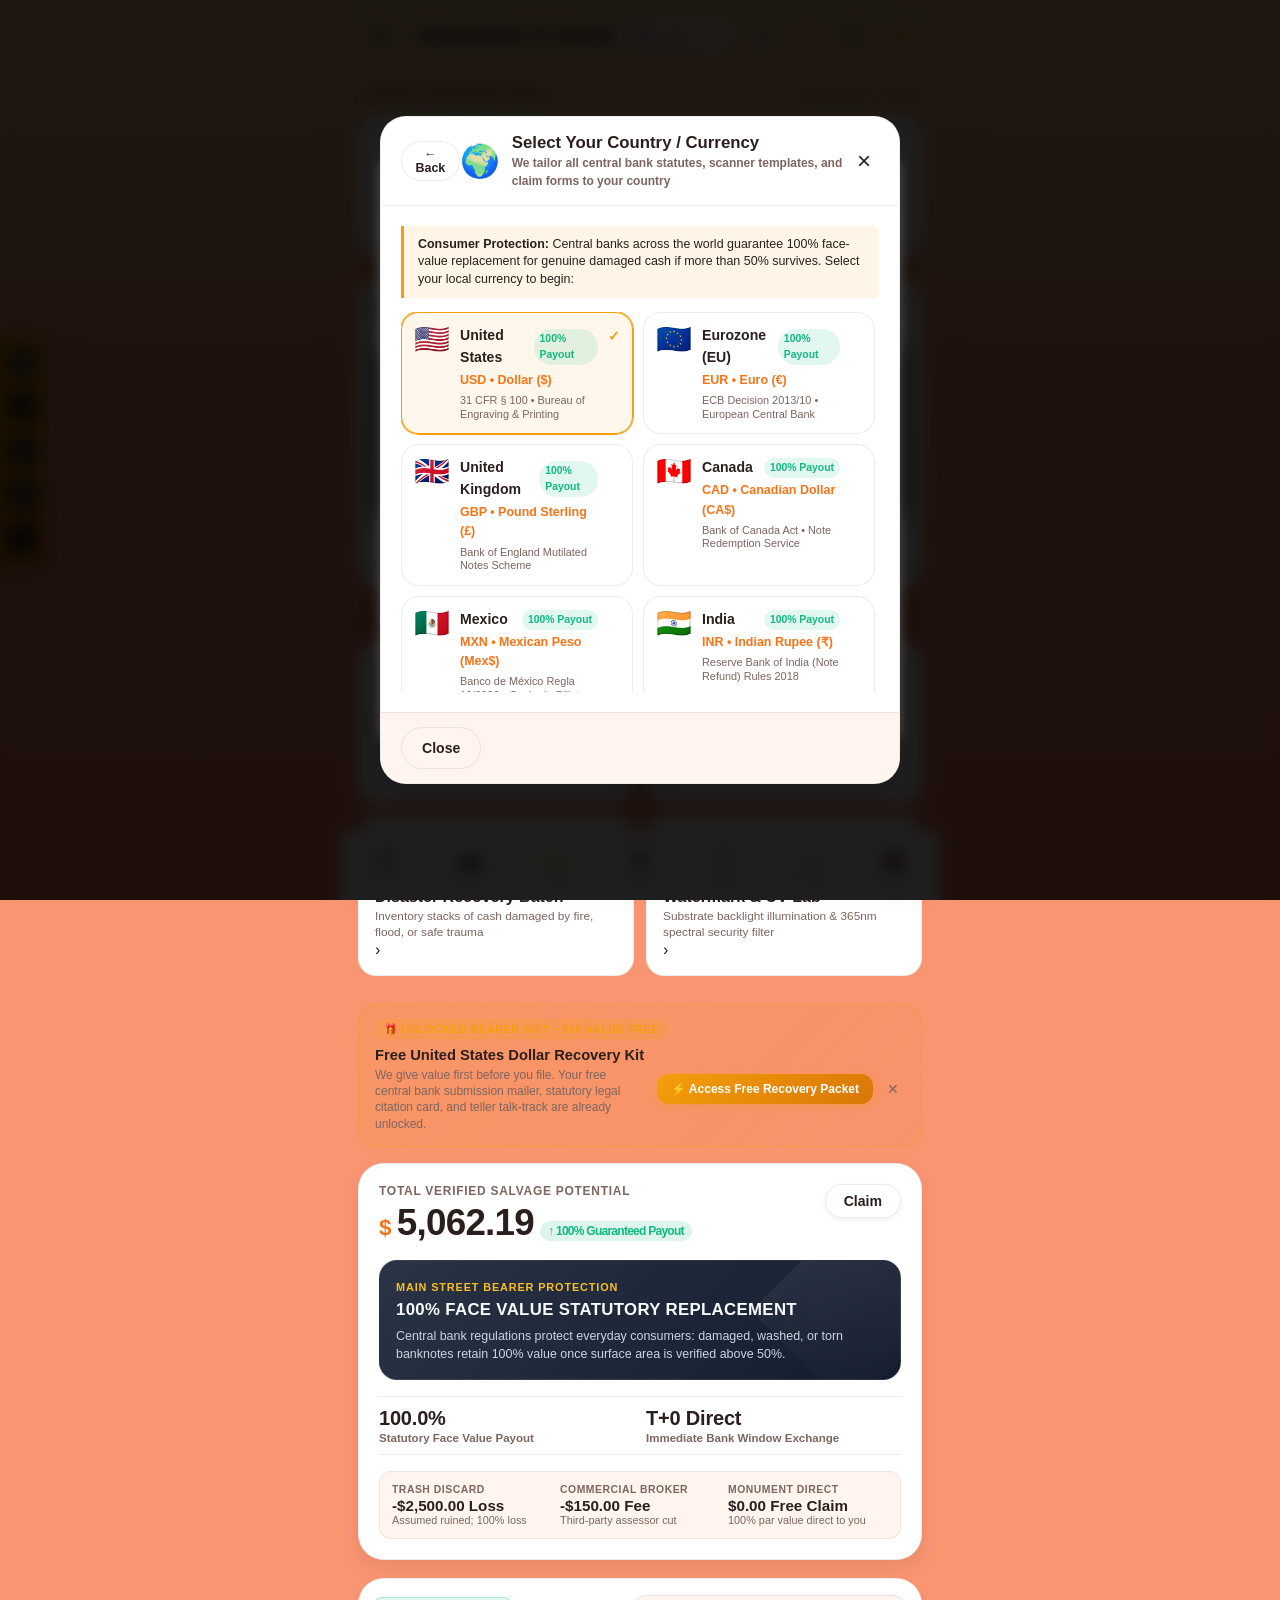
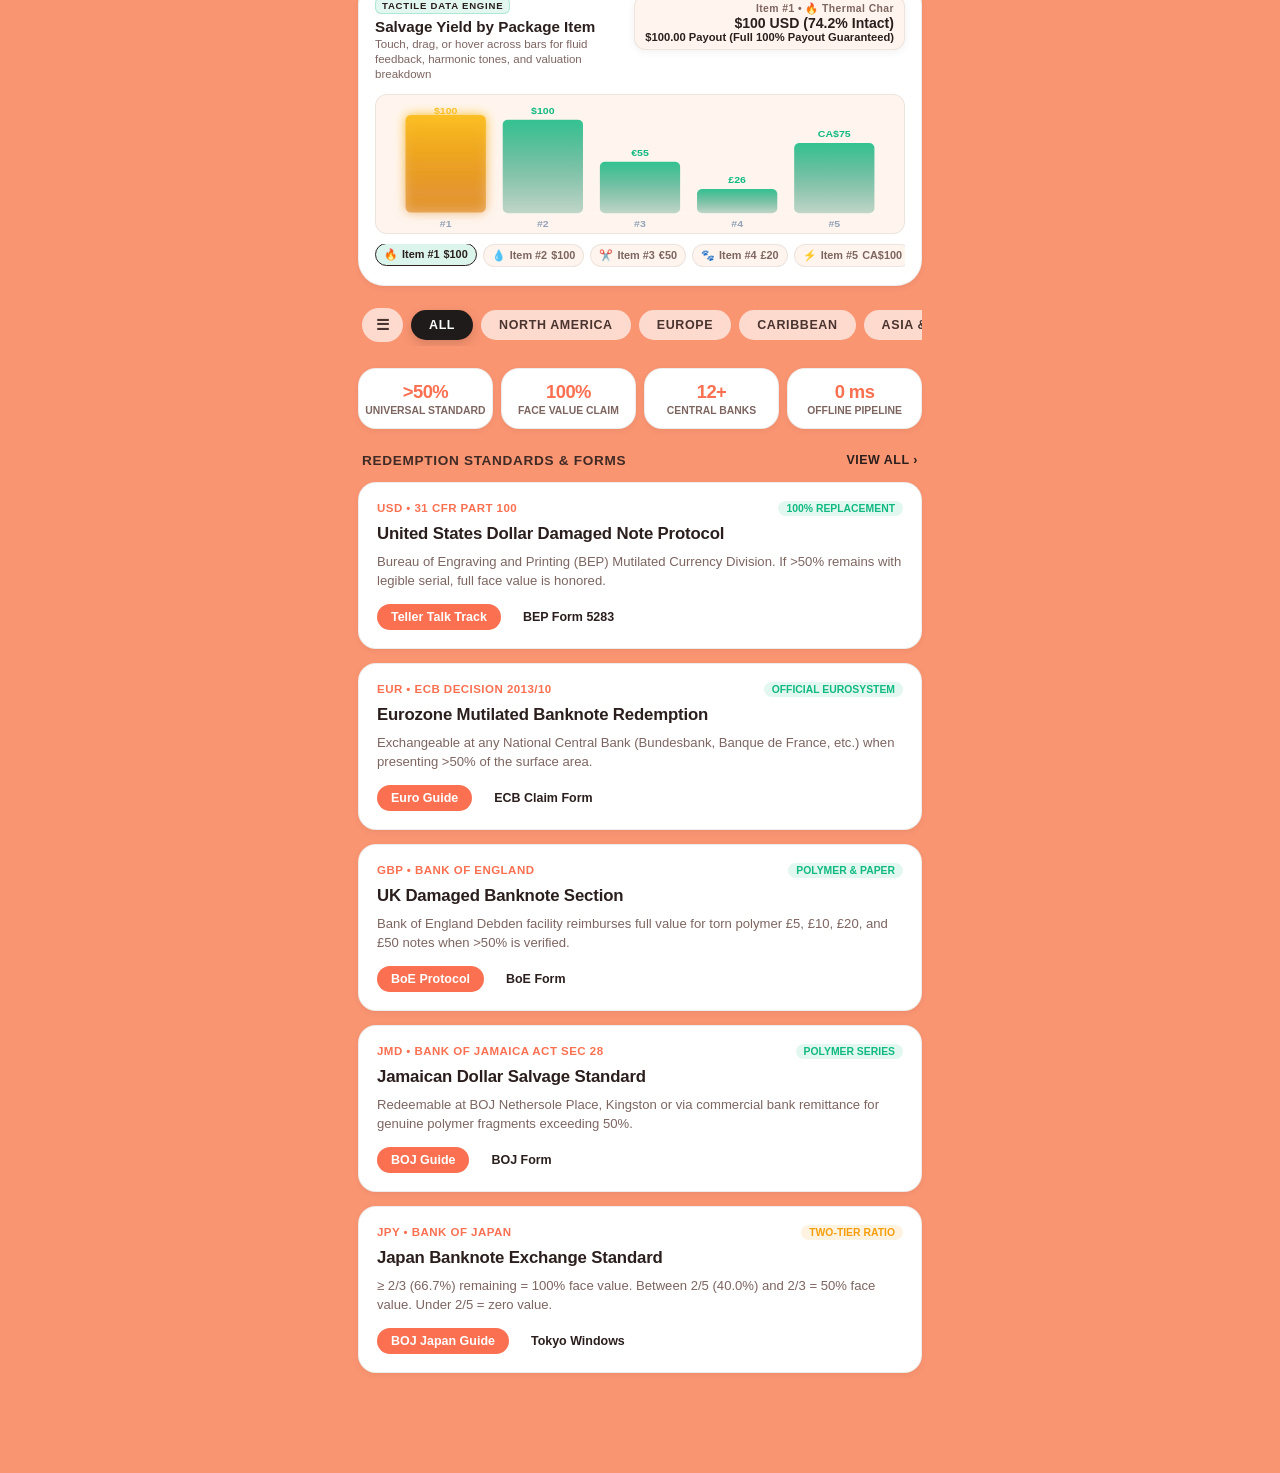
==== commit 8f977a81: "fix(ui): polish mobile layout, resolve button overflow, badge collision and contrast" ====
--- a/android_build/assets/web_app/index.html
+++ b/android_build/assets/web_app/index.html
@@ -768,28 +768,31 @@
               </div>
             </div>
 
-            <!-- Glare Warning Chip -->
-            <div id="viewfinder-glare-chip" class="viewfinder-alert-chip alert-glare" style="display:none;">
-              <span class="chip-icon">⚡</span>
-              <span>Glare Detected — Tilt bill slightly</span>
-            </div>
-
-            <!-- Low-Light Warning Chip -->
-            <div id="viewfinder-light-chip" class="viewfinder-alert-chip alert-lowlight" style="display:none;">
-              <span class="chip-icon">💡</span>
-              <span>Low Light — Increase illumination</span>
-            </div>
-
-            <!-- Camera Real-Time Currency Recognition HUD Badge -->
-            <div id="scanner-currency-recognition-hud" class="currency-recognition-hud" style="display:none;">
-              <div class="recog-pill">
-                <span class="recog-sparkle">✨</span>
-                <span id="recog-banknote-title">US Dollar ($20 Bill)</span>
-                <span id="recog-confidence-badge" class="recog-confidence-badge">96% Match</span>
-              </div>
-              <div id="recog-switch-prompt" class="recog-switch-banner" style="display:none;">
-                <span id="recog-switch-text">Detected Euro (€50).</span>
-                <button id="btn-recog-switch-curr" class="btn-recog-switch" type="button">Switch App to Euro (€) ›</button>
+            <!-- Viewfinder Top Badges HUD Container (Zero Collision Overlay) -->
+            <div class="viewfinder-top-overlay">
+              <!-- Camera Real-Time Currency Recognition HUD Badge -->
+              <div id="scanner-currency-recognition-hud" class="currency-recognition-hud" style="display:none;">
+                <div class="recog-pill">
+                  <span class="recog-sparkle">✨</span>
+                  <span id="recog-banknote-title">US Dollar ($20 Bill)</span>
+                  <span id="recog-confidence-badge" class="recog-confidence-badge">96% Match</span>
+                </div>
+                <div id="recog-switch-prompt" class="recog-switch-banner" style="display:none;">
+                  <span id="recog-switch-text">Detected Euro (€50).</span>
+                  <button id="btn-recog-switch-curr" class="btn-recog-switch" type="button">Switch App to Euro (€) ›</button>
+                </div>
+              </div>
+
+              <!-- Glare Warning Chip -->
+              <div id="viewfinder-glare-chip" class="viewfinder-alert-chip alert-glare" style="display:none;">
+                <span class="chip-icon">⚡</span>
+                <span>Glare Detected — Tilt bill slightly</span>
+              </div>
+
+              <!-- Low-Light Warning Chip -->
+              <div id="viewfinder-light-chip" class="viewfinder-alert-chip alert-lowlight" style="display:none;">
+                <span class="chip-icon">💡</span>
+                <span>Low Light — Increase illumination</span>
               </div>
             </div>
 
@@ -1182,9 +1185,11 @@
               </div>
 
               <div class="dossier-btn-group">
-                <button id="btn-update-preview" class="btn btn-secondary">Refresh Preview</button>
                 <button id="btn-download-pdf" class="btn btn-accent" title="Generate Courtroom-Grade 3-Page Filing PDF">
                   <span>⚖️ Courtroom PDF Dossier</span>
+                </button>
+                <button id="btn-update-preview" class="btn btn-secondary" title="Refresh Live Dossier Preview">
+                  <span>🔄 Refresh Preview</span>
                 </button>
                 <button id="btn-share-pdf" class="btn btn-primary" title="Share Claim Package PDF">
                   <span>📤 Share Dossier</span>
@@ -1192,10 +1197,10 @@
                 <button id="btn-save-dossier-vault" class="btn btn-secondary" title="Save claim to local Salvage Vault">
                   <span>💼 Save to My Vault</span>
                 </button>
-                <button id="btn-print-dossier" class="btn btn-secondary">
+                <button id="btn-print-dossier" class="btn btn-secondary" title="Print Hardcopy Filing Spool">
                   <span>🖨️ Print Spooler</span>
                 </button>
-                <button id="btn-open-affidavit-modal" class="btn btn-outline" style="grid-column: 1 / -1;">
+                <button id="btn-open-affidavit-modal" class="btn btn-outline" title="Sworn Destruction Declaration (≤50% Claims)">
                   <span>📜 Generate Destruction Affidavit (≤50% Claims)</span>
                 </button>
               </div>
--- a/android_build/assets/web_app/style.css
+++ b/android_build/assets/web_app/style.css
@@ -1206,27 +1206,43 @@
 }
 
 .tuner-mode-row {
-  display: flex;
+  display: grid;
+  grid-template-columns: repeat(2, 1fr);
   gap: 8px;
-  flex-wrap: wrap;
-  padding-top: 6px;
+  padding-top: 10px;
   border-top: 1px solid var(--border-light);
+}
+
+.tuner-mode-row button {
+  width: 100%;
+  height: 38px;
+  display: inline-flex;
+  align-items: center;
+  justify-content: center;
+  font-size: 0.76rem;
+  font-weight: 700;
+  border-radius: var(--radius-sm);
+  padding: 0 8px;
+  white-space: nowrap;
+  box-sizing: border-box;
 }
 
 .chip-toggle {
   background: var(--bg-card-subtle);
   border: 1px solid var(--border-light);
   color: var(--text-main);
-  padding: 6px 12px;
-  border-radius: var(--radius-full);
-  font-size: 0.75rem;
+  padding: 6px 10px;
+  border-radius: var(--radius-sm);
+  font-size: 0.76rem;
   font-weight: 700;
   cursor: pointer;
+  transition: all var(--transition-fast);
 }
 
 .chip-toggle.active {
   background: var(--pill-active-bg);
   color: var(--pill-active-text);
+  border-color: var(--border-active);
 }
 
 /* Measurement Results Card */
@@ -1809,9 +1825,35 @@
 }
 
 .dossier-btn-group {
-  display: flex;
+  display: grid;
+  grid-template-columns: repeat(2, 1fr);
   gap: 10px;
-  margin-top: 14px;
+  margin-top: 16px;
+}
+
+.dossier-btn-group .btn {
+  width: 100%;
+  min-height: 48px;
+  padding: 10px 12px;
+  border-radius: var(--radius-md);
+  font-size: 0.82rem;
+  font-weight: 700;
+  text-align: center;
+  white-space: normal;
+  line-height: 1.25;
+  box-sizing: border-box;
+}
+
+.dossier-btn-group .btn-accent {
+  grid-column: 1 / -1;
+  min-height: 52px;
+  font-size: 0.92rem;
+}
+
+.dossier-btn-group #btn-open-affidavit-modal {
+  grid-column: 1 / -1;
+  min-height: 46px;
+  font-size: 0.80rem;
 }
 
 .dossier-preview-card {
@@ -2782,8 +2824,73 @@
     width: 100%;
   }
 
+  /* Compact Top Bar on Phones - Zero Wrapping, Zero Right-Edge Clipping */
+  .top-bar {
+    padding: 10px 10px 8px 10px;
+    gap: 4px;
+  }
+
+  .brand-title-wrap {
+    gap: 5px;
+    min-width: 0;
+    flex-shrink: 1;
+  }
+
+  .brand-title {
+    font-size: 0.92rem;
+    white-space: nowrap;
+    letter-spacing: -0.01em;
+    overflow: hidden;
+    text-overflow: ellipsis;
+  }
+
+  .currency-selector-pill {
+    padding: 3px 6px;
+    font-size: 0.72rem;
+    gap: 3px;
+    flex-shrink: 0;
+  }
+
+  .currency-selector-pill .curr-sym {
+    display: none;
+  }
+
+  .top-bar-actions {
+    gap: 2px;
+    flex-shrink: 0;
+  }
+
+  .top-bar-actions .icon-btn {
+    width: 29px;
+    height: 29px;
+    padding: 3px;
+    flex-shrink: 0;
+  }
+
+  .top-bar-actions .icon-btn svg {
+    width: 17px;
+    height: 17px;
+  }
+
+  .top-back-btn {
+    padding: 4px 7px;
+    font-size: 0.74rem;
+    gap: 2px;
+    flex-shrink: 0;
+  }
+
+  .top-back-btn svg {
+    width: 15px;
+    height: 15px;
+  }
+
+  /* Full Bottom Clearance for Floating Nav */
   .main-content {
-    padding: 12px 12px 90px 12px;
+    padding: 12px 12px 125px 12px !important;
+  }
+
+  .tab-pane {
+    padding-bottom: 25px;
   }
 
   /* Compact Hero Card on Phones */
@@ -3460,6 +3567,12 @@
 .currency-selector-pill .curr-sym {
   color: var(--accent-coral);
   font-weight: 800;
+}
+body.theme-vault-emerald .currency-selector-pill .curr-sym {
+  color: #34d399;
+}
+body.theme-obsidian-oled .currency-selector-pill .curr-sym {
+  color: #f59e0b;
 }
 .currency-selector-pill:hover .curr-sym {
   color: #fff;
@@ -4080,30 +4193,50 @@
   line-height: 1.35;
 }
 
+/* Viewfinder Top Badges Overlay (Non-Colliding HUD & Alert Container) */
+.viewfinder-top-overlay {
+  position: absolute;
+  top: 10px;
+  left: 10px;
+  right: 10px;
+  display: flex;
+  flex-direction: column;
+  align-items: center;
+  gap: 6px;
+  z-index: 30;
+  pointer-events: none;
+}
+
+.viewfinder-top-overlay .currency-recognition-hud {
+  position: relative;
+  top: auto;
+  left: auto;
+  right: auto;
+  z-index: auto;
+}
+
 /* Viewfinder Alert Chips (Glare & Low-Light) */
 .viewfinder-alert-chip {
-  position: absolute;
-  top: 12px;
-  left: 12px;
-  background: rgba(15, 23, 42, 0.85);
-  border: 1px solid rgba(245, 158, 11, 0.4);
+  position: relative;
+  background: rgba(15, 23, 42, 0.92);
+  border: 1px solid rgba(245, 158, 11, 0.45);
   backdrop-filter: blur(8px);
+  -webkit-backdrop-filter: blur(8px);
   color: #fef08a;
   font-size: 0.72rem;
   font-weight: 700;
-  padding: 6px 12px;
+  padding: 5px 12px;
   border-radius: var(--radius-full);
   display: flex;
   align-items: center;
   gap: 6px;
-  z-index: 24;
   box-shadow: 0 4px 12px rgba(0, 0, 0, 0.35);
   pointer-events: none;
+  animation: fadeInDown 0.25s ease;
 }
 
 .viewfinder-alert-chip.alert-lowlight {
-  top: 48px;
-  border-color: rgba(56, 189, 248, 0.4);
+  border-color: rgba(56, 189, 248, 0.45);
   color: #bae6fd;
 }
 
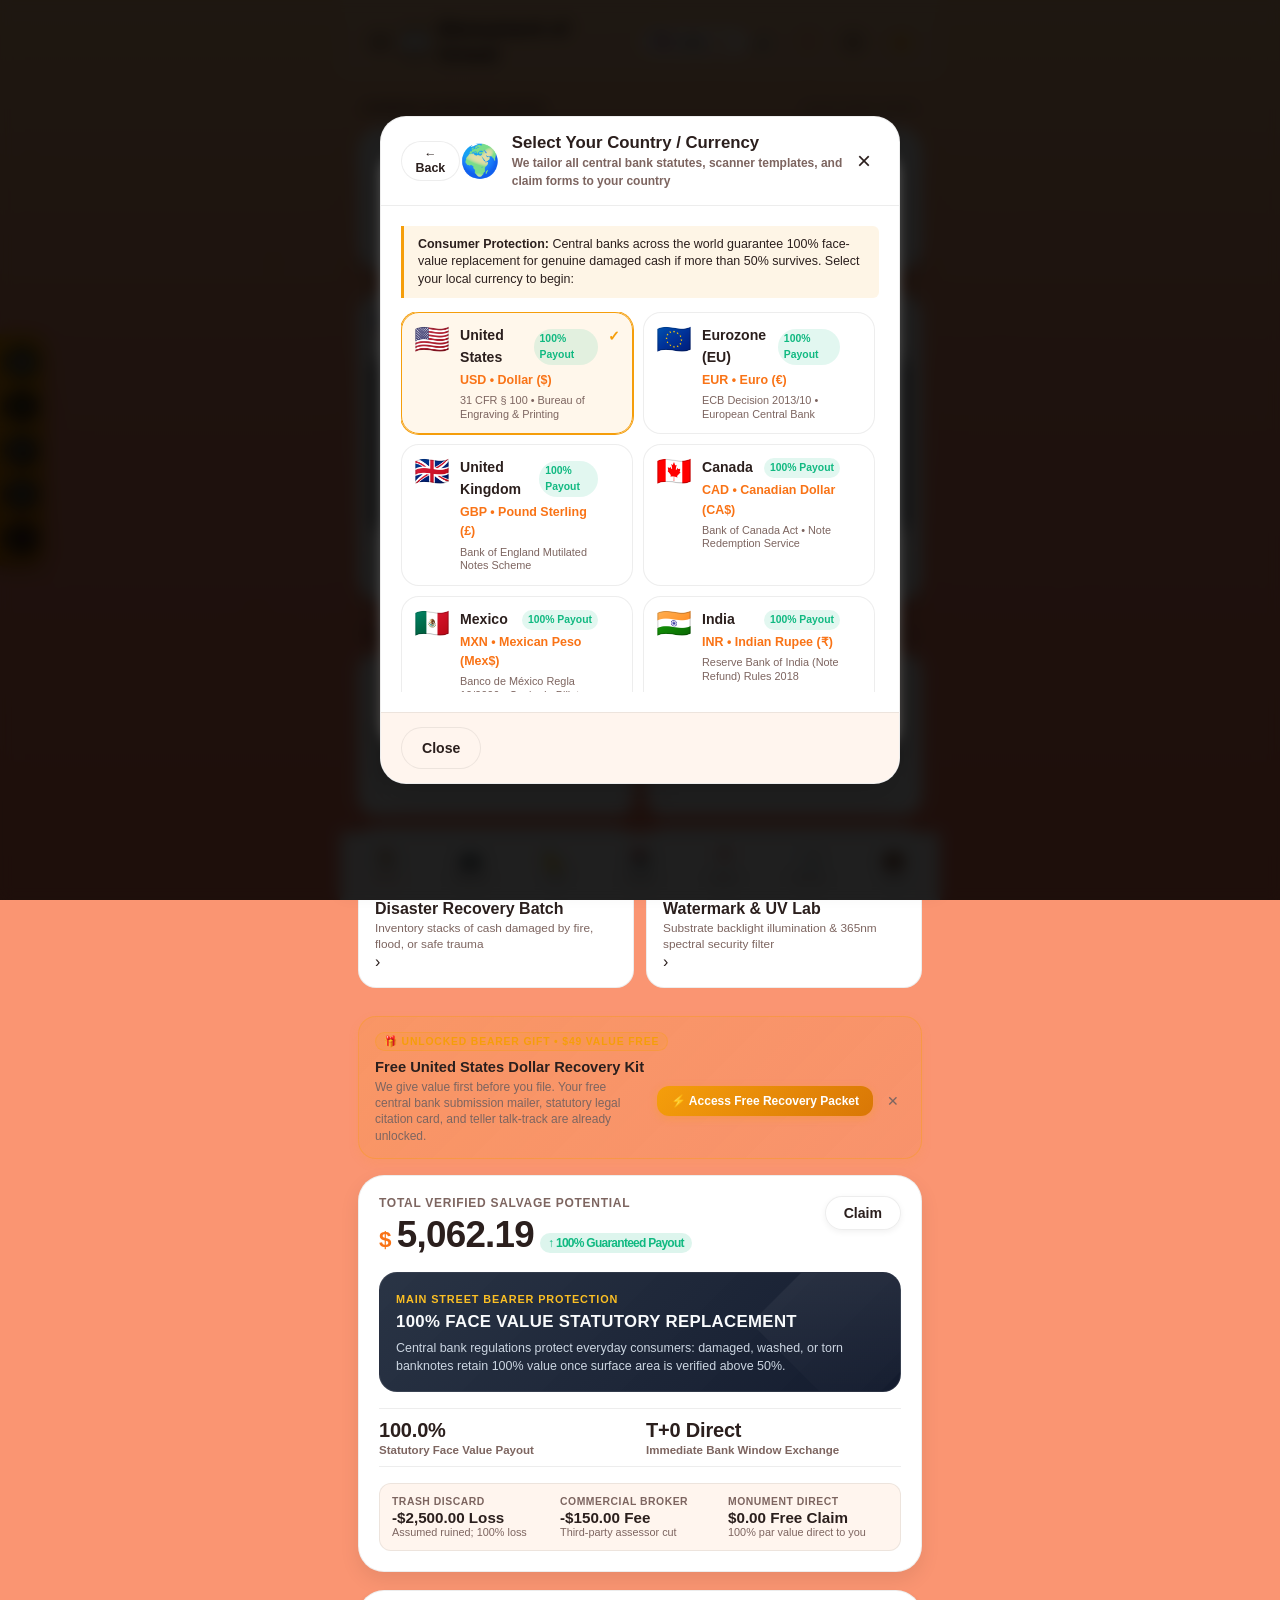
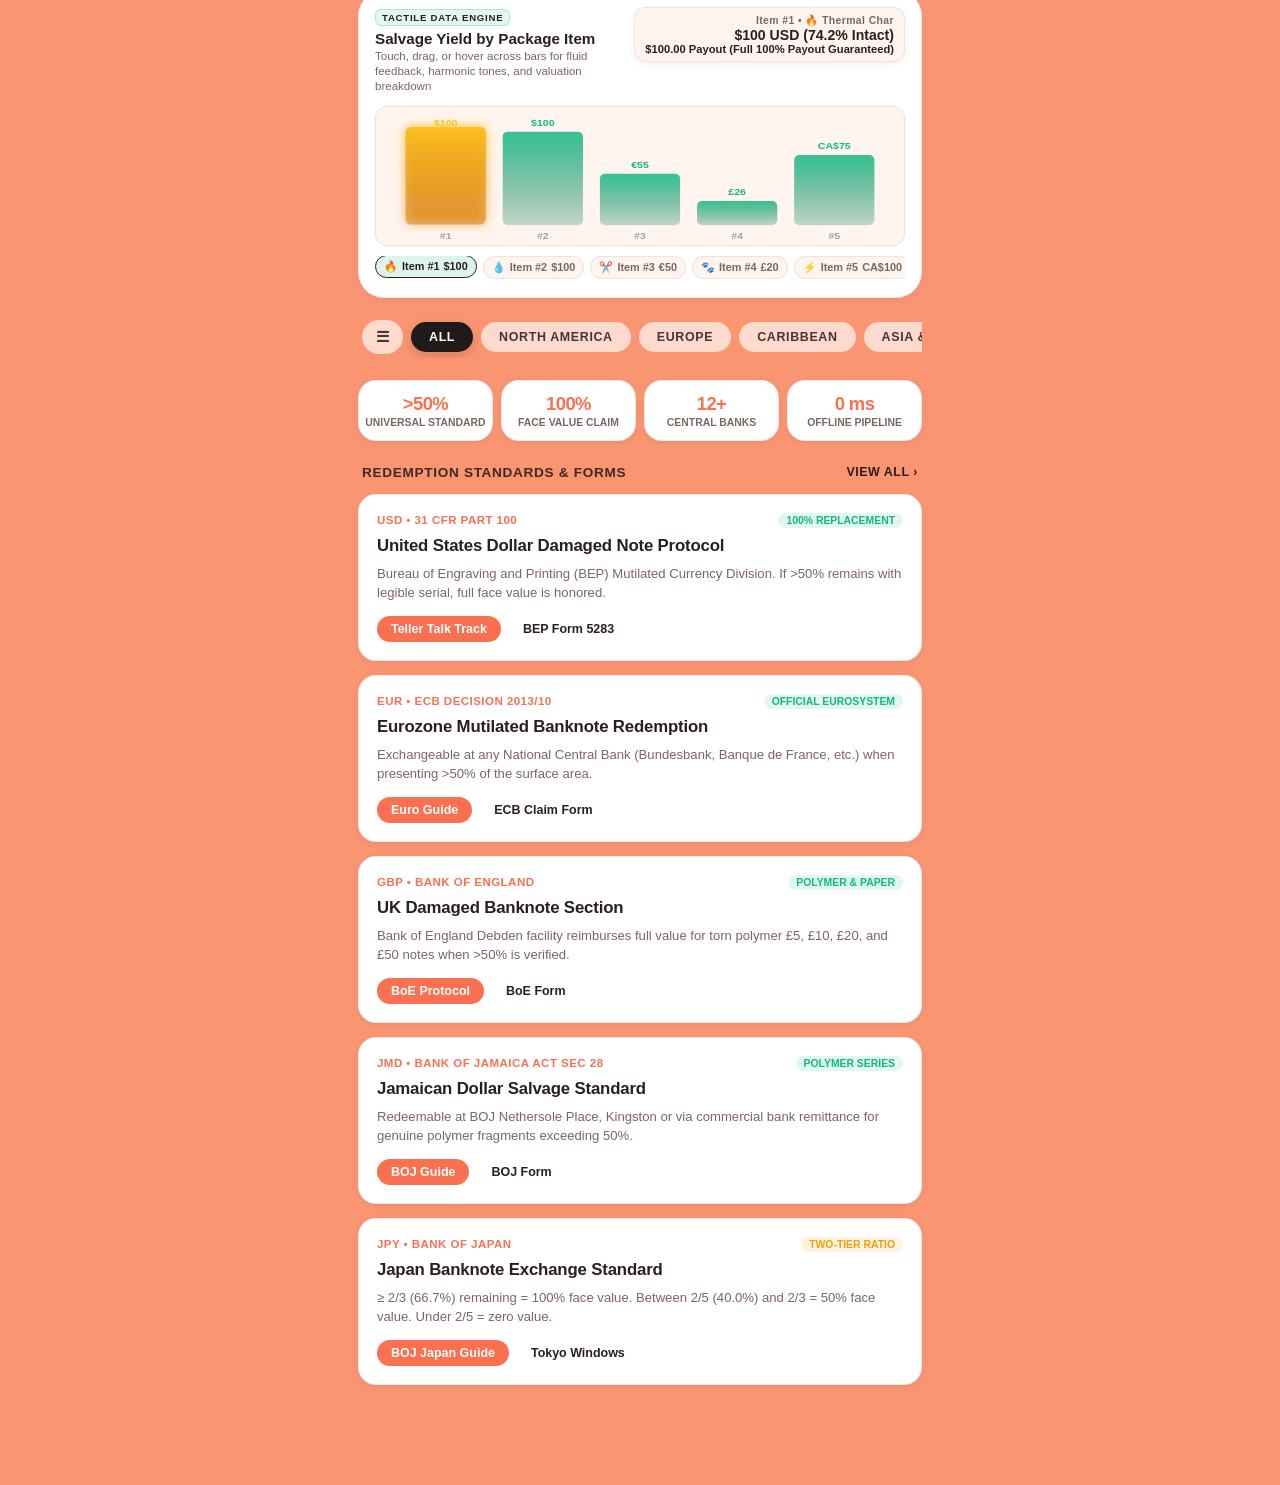
==== commit 3cb90067: "feat: complete enterprise build with dual brand logos, biometric/PIN vault, haptics, zoom, IRS 4684 " ====
--- a/android_build/assets/web_app/index.html
+++ b/android_build/assets/web_app/index.html
@@ -6,7 +6,7 @@
   <title>Monument of Greed — Currency Salvage & Damaged Note Redemption</title>
   <meta name="description" content="Professional utility to assess, measure, and redeem mutilated or torn banknotes using optical computer vision and statutory banking regulations.">
   <link rel="stylesheet" href="style.css">
-  <link rel="icon" type="image/png" href="logos/alu-company-logo-symbol.png">
+  <link rel="icon" type="image/png" href="logos/mog-logo-variant1.png">
 </head>
 <body class="theme-clay-peach">
   <!-- Live Ambient Motion Canvas Layer (Live Moving Atmosphere) -->
@@ -36,6 +36,7 @@
       </button>
 
       <div class="brand-title-wrap" id="brand-header-link">
+        <img src="logos/mog-logo-variant1.png" alt="Monument of Greed Emblem" class="top-brand-logo-img">
         <span class="brand-title">Monument of Greed</span>
         <button id="btn-currency-selector" class="currency-selector-pill" aria-label="Select Country and Currency" title="Select Country & Currency">
           <span id="active-currency-flag" class="curr-flag">🇺🇸</span>
@@ -71,7 +72,7 @@
     <aside id="app-drawer" class="app-drawer">
       <div class="drawer-header">
         <div class="drawer-logo-wrap">
-          <img src="logos/alu-company-logo-symbol.png" alt="Alu Company Logo" class="drawer-logo-img">
+          <img src="logos/mog-logo-variant1.png" alt="Monument of Greed Logo" class="drawer-logo-img">
         </div>
         <div class="drawer-header-text">
           <div class="drawer-brand-name">MONUMENT OF GREED</div>
@@ -174,6 +175,13 @@
       </div>
 
       <div class="drawer-footer">
+        <div class="drawer-offline-badge">
+          <span class="offline-badge-shield">🛡️</span>
+          <div class="offline-badge-text">
+            <strong>100% Offline • Zero Cloud Upload</strong>
+            <p>Bank-grade privacy • Bearer ledger never leaves device</p>
+          </div>
+        </div>
         <div class="charter-badge">
           <img src="logos/alu-company-logo-symbol.png" alt="Charter Seal" class="charter-mini-seal">
           <div class="charter-text">
@@ -749,6 +757,13 @@
               <div class="corner-pin" id="pin-bl" data-corner="bl"></div>
             </div>
 
+            <!-- Digital & Optical Macro Zoom Controls (1x, 2x, 3x) -->
+            <div class="viewfinder-zoom-controls" id="viewfinder-zoom-controls">
+              <button class="zoom-pill active" data-zoom="1.0" id="btn-zoom-1x" type="button" aria-label="Normal 1x Zoom">1x</button>
+              <button class="zoom-pill" data-zoom="2.0" id="btn-zoom-2x" type="button" aria-label="Macro 2x Zoom">2x</button>
+              <button class="zoom-pill" data-zoom="3.0" id="btn-zoom-3x" type="button" aria-label="Fine Detail 3x Zoom">3x</button>
+            </div>
+
             <!-- Numismatic Collector Rarity Warning Banner -->
             <div id="viewfinder-numismatic-banner" class="viewfinder-numismatic-banner" style="display:none;">
               <span class="numis-icon">⚠️</span>
@@ -1088,6 +1103,18 @@
               <line x1="21" y1="21" x2="16.65" y2="16.65"></line>
             </svg>
             <input type="text" id="locator-search-input" placeholder="Filter by city, state, or bank (e.g. Washington, Frankfurt, London, Kingston)..." class="styled-input">
+            <button id="btn-locator-search-clear" class="search-clear-btn" type="button" title="Clear Search" style="display:none;">✕</button>
+          </div>
+
+          <!-- Quick Geographic & Central Bank Filter Chips -->
+          <div class="locator-quick-chips" id="locator-quick-chips">
+            <button class="quick-chip active" data-query="" type="button">All Regions</button>
+            <button class="quick-chip" data-query="Federal Reserve" type="button">🇺🇸 US Federal Reserve</button>
+            <button class="quick-chip" data-query="European Central Bank" type="button">🇪🇺 European Central Bank</button>
+            <button class="quick-chip" data-query="Bank of England" type="button">🇬🇧 Bank of England</button>
+            <button class="quick-chip" data-query="Bank of Canada" type="button">🇨🇦 Bank of Canada</button>
+            <button class="quick-chip" data-query="Bank of Jamaica" type="button">🇯🇲 Bank of Jamaica</button>
+            <button class="quick-chip" data-query="Reserve Bank of Australia" type="button">🇦🇺 Reserve Bank of Australia</button>
           </div>
 
           <div class="locator-type-tabs">
@@ -1197,6 +1224,12 @@
                 <button id="btn-save-dossier-vault" class="btn btn-secondary" title="Save claim to local Salvage Vault">
                   <span>💼 Save to My Vault</span>
                 </button>
+                <button id="btn-export-photo-card" class="btn btn-secondary" title="Export High-Res Forensic Evidence Photo Card">
+                  <span>📸 Forensic Photo Card</span>
+                </button>
+                <button id="btn-dossier-export-csv" class="btn btn-secondary" title="Export IRS Form 4684 Casualty Loss Schedule">
+                  <span>📊 Form 4684 CSV</span>
+                </button>
                 <button id="btn-print-dossier" class="btn btn-secondary" title="Print Hardcopy Filing Spool">
                   <span>🖨️ Print Spooler</span>
                 </button>
@@ -1212,7 +1245,7 @@
             <div class="dossier-sheet" id="printable-dossier">
               <div class="dossier-sheet-header">
                 <div class="dossier-header-logo">
-                  <img src="logos/alu-company-logo-symbol.png" alt="Official Header Seal" class="sheet-seal-img">
+                  <img src="logos/mog-logo-variant2.png" alt="Official Header Seal" class="sheet-seal-img">
                 </div>
                 <div class="dossier-header-text">
                   <div class="sheet-title">CLAIM DOSSIER FOR MUTILATED CURRENCY</div>
@@ -1389,8 +1422,21 @@
             <button id="btn-vault-new-claim" class="btn btn-sm btn-primary">
               <span>➕ Add Current Dossier</span>
             </button>
+            <button id="btn-vault-export-csv" class="btn btn-sm btn-secondary" title="Export IRS Form 4684 Casualty Loss Schedule">
+              <span>📊 Form 4684 CSV</span>
+            </button>
             <button id="btn-vault-export-json" class="btn btn-sm btn-secondary" title="Export encrypted vault backup">
               <span>📥 Export JSON</span>
+            </button>
+            <button id="btn-vault-import-json" class="btn btn-sm btn-secondary" title="Restore ledger from JSON backup">
+              <span>📤 Restore JSON</span>
+            </button>
+            <input type="file" id="vault-import-file-input" accept=".json" style="display:none;">
+            <button id="btn-vault-lock-toggle" class="btn btn-sm btn-secondary" title="Lock Salvage Vault">
+              <span>🔒 Lock Vault</span>
+            </button>
+            <button id="btn-vault-purge" class="btn btn-sm btn-outline-danger" title="Purge local ledger records (Panic Wipe)">
+              <span>⚠️ Purge Ledger</span>
             </button>
           </div>
         </div>
@@ -2146,6 +2192,68 @@
     </div>
   </div>
 
+  <!-- ========================================================================= -->
+  <!-- BIOMETRIC & 4-DIGIT PIN VAULT PRIVACY MODAL                               -->
+  <!-- ========================================================================= -->
+  <div id="modal-vault-auth" class="modal-overlay" style="display:none;">
+    <div class="modal-card modal-vault-pin-card">
+      <div class="vault-auth-header">
+        <div class="vault-auth-emblem-wrap">
+          <img src="logos/mog-logo-variant1.png" alt="Monument of Greed Security" class="vault-auth-logo">
+        </div>
+        <h3 id="vault-auth-title" class="vault-auth-title">Salvage Vault Security Lock</h3>
+        <p id="vault-auth-subtitle" class="vault-auth-subtitle">Enter your 4-digit security PIN to unlock financial records</p>
+      </div>
+
+      <div class="vault-pin-indicator" id="vault-pin-indicator">
+        <span class="pin-dot" data-idx="0"></span>
+        <span class="pin-dot" data-idx="1"></span>
+        <span class="pin-dot" data-idx="2"></span>
+        <span class="pin-dot" data-idx="3"></span>
+      </div>
+
+      <div id="vault-auth-error" class="vault-auth-error-msg" style="display:none;"></div>
+
+      <div class="vault-keypad-grid" id="vault-keypad">
+        <button class="keypad-btn" data-val="1" type="button">1</button>
+        <button class="keypad-btn" data-val="2" type="button">2</button>
+        <button class="keypad-btn" data-val="3" type="button">3</button>
+        <button class="keypad-btn" data-val="4" type="button">4</button>
+        <button class="keypad-btn" data-val="5" type="button">5</button>
+        <button class="keypad-btn" data-val="6" type="button">6</button>
+        <button class="keypad-btn" data-val="7" type="button">7</button>
+        <button class="keypad-btn" data-val="8" type="button">8</button>
+        <button class="keypad-btn" data-val="9" type="button">9</button>
+        <button class="keypad-btn action-clear" id="btn-keypad-clear" type="button">Clear</button>
+        <button class="keypad-btn" data-val="0" type="button">0</button>
+        <button class="keypad-btn action-backspace" id="btn-keypad-back" type="button">⌫</button>
+      </div>
+
+      <div class="vault-auth-actions">
+        <button id="btn-vault-biometric-auth" class="btn btn-accent vault-bio-btn" type="button">
+          <span class="bio-icon">👆</span>
+          <span>Unlock with Biometrics</span>
+        </button>
+        <button id="btn-vault-auth-cancel" class="btn btn-secondary" type="button">Cancel</button>
+      </div>
+    </div>
+  </div>
+
+  <!-- ========================================================================= -->
+  <!-- PANIC WIPE / VAULT PURGE CONFIRMATION MODAL                               -->
+  <!-- ========================================================================= -->
+  <div id="modal-purge-confirm" class="modal-overlay" style="display:none;">
+    <div class="modal-card modal-purge-card">
+      <div class="purge-icon-wrap">⚠️</div>
+      <h3 class="purge-title">CONFIRM PERMANENT VAULT PURGE</h3>
+      <p class="purge-desc">This action will immediately and irreversibly delete all salvaged banknotes, claimant PII, serial numbers, and postal tracking receipts stored in your local ledger. No cloud backup exists.</p>
+      <div class="purge-actions">
+        <button id="btn-cancel-purge" class="btn btn-secondary" type="button">Cancel (Keep Data)</button>
+        <button id="btn-confirm-purge" class="btn btn-danger" type="button">Yes, Purge All Records</button>
+      </div>
+    </div>
+  </div>
+
   <script src="app.js"></script>
 </body>
 </html>
--- a/android_build/assets/web_app/style.css
+++ b/android_build/assets/web_app/style.css
@@ -5786,3 +5786,323 @@
 body.theme-clay-peach .vault-action-right .btn-advance-status[data-next="review"]:hover {
   background: #ca8a04 !important;
 }
+
+/* ========================================================================= */
+/* ENTERPRISE FEATURES & DUAL LOGO POLISH                                    */
+/* ========================================================================= */
+
+/* Top Navigation Bar Brand Logo */
+.top-brand-logo-img {
+  width: 30px;
+  height: 30px;
+  object-fit: contain;
+  border-radius: 6px;
+  flex-shrink: 0;
+  box-shadow: 0 2px 6px rgba(0, 0, 0, 0.25);
+  background: rgba(0, 0, 0, 0.2);
+  padding: 2px;
+}
+@media (max-width: 480px) {
+  .top-brand-logo-img {
+    width: 26px;
+    height: 26px;
+  }
+}
+
+/* Drawer 100% Offline Guarantee Badge */
+.drawer-offline-badge {
+  display: flex;
+  align-items: center;
+  gap: 10px;
+  padding: 10px 12px;
+  margin-bottom: 12px;
+  background: rgba(16, 185, 129, 0.1);
+  border: 1px solid rgba(16, 185, 129, 0.25);
+  border-radius: var(--radius-md);
+}
+.drawer-offline-badge .offline-badge-shield {
+  font-size: 1.25rem;
+  flex-shrink: 0;
+}
+.drawer-offline-badge .offline-badge-text strong {
+  display: block;
+  font-size: 0.76rem;
+  font-weight: 800;
+  color: #10b981;
+  letter-spacing: 0.02em;
+}
+.drawer-offline-badge .offline-badge-text p {
+  margin: 2px 0 0 0;
+  font-size: 0.66rem;
+  color: var(--text-muted);
+  line-height: 1.25;
+}
+
+/* Viewfinder Zoom Controls (1x, 2x, 3x) */
+.viewfinder-zoom-controls {
+  position: absolute;
+  right: 12px;
+  top: 50%;
+  transform: translateY(-50%);
+  display: flex;
+  flex-direction: column;
+  gap: 8px;
+  z-index: 35;
+  background: rgba(15, 23, 42, 0.65);
+  backdrop-filter: blur(8px);
+  -webkit-backdrop-filter: blur(8px);
+  padding: 6px;
+  border-radius: var(--radius-full);
+  border: 1px solid rgba(255, 255, 255, 0.15);
+  box-shadow: 0 4px 14px rgba(0, 0, 0, 0.4);
+}
+.zoom-pill {
+  width: 36px;
+  height: 36px;
+  border-radius: 50%;
+  border: 1px solid transparent;
+  background: rgba(255, 255, 255, 0.12);
+  color: #ffffff;
+  font-size: 0.82rem;
+  font-weight: 800;
+  cursor: pointer;
+  display: flex;
+  align-items: center;
+  justify-content: center;
+  transition: all var(--transition-fast);
+}
+.zoom-pill:hover {
+  background: rgba(255, 255, 255, 0.25);
+  transform: scale(1.08);
+}
+.zoom-pill.active {
+  background: #f59e0b;
+  color: #000000;
+  border-color: #fbbf24;
+  box-shadow: 0 0 10px rgba(245, 158, 11, 0.6);
+}
+
+/* Central Bank Locator Quick Chips & Clear Button */
+.search-clear-btn {
+  background: none;
+  border: none;
+  color: var(--text-muted);
+  font-size: 1rem;
+  cursor: pointer;
+  padding: 0 8px;
+  line-height: 1;
+  transition: color var(--transition-fast);
+}
+.search-clear-btn:hover {
+  color: var(--text-main);
+}
+.locator-quick-chips {
+  display: flex;
+  gap: 8px;
+  overflow-x: auto;
+  padding: 4px 2px 8px 2px;
+  -webkit-overflow-scrolling: touch;
+  scrollbar-width: none;
+}
+.locator-quick-chips::-webkit-scrollbar {
+  display: none;
+}
+.quick-chip {
+  flex-shrink: 0;
+  padding: 5px 11px;
+  border-radius: var(--radius-full);
+  font-size: 0.74rem;
+  font-weight: 700;
+  background: var(--bg-card);
+  border: 1px solid var(--border-color);
+  color: var(--text-muted);
+  cursor: pointer;
+  transition: all var(--transition-fast);
+}
+.quick-chip:hover {
+  background: rgba(245, 158, 11, 0.12);
+  color: var(--text-main);
+  border-color: rgba(245, 158, 11, 0.35);
+}
+.quick-chip.active {
+  background: #f59e0b;
+  color: #000000;
+  border-color: #f59e0b;
+  box-shadow: 0 2px 6px rgba(245, 158, 11, 0.3);
+}
+
+/* Biometric & 4-Digit PIN Security Modal */
+.modal-vault-pin-card {
+  max-width: 360px;
+  width: 90%;
+  padding: 24px;
+  border-radius: var(--radius-lg);
+  background: #111827;
+  border: 1px solid rgba(245, 158, 11, 0.25);
+  box-shadow: 0 20px 40px rgba(0, 0, 0, 0.65);
+  color: #f3f4f6;
+  text-align: center;
+}
+.vault-auth-header {
+  margin-bottom: 20px;
+}
+.vault-auth-emblem-wrap {
+  width: 58px;
+  height: 58px;
+  margin: 0 auto 12px;
+  border-radius: var(--radius-md);
+  background: rgba(245, 158, 11, 0.12);
+  border: 1px solid rgba(245, 158, 11, 0.3);
+  display: flex;
+  align-items: center;
+  justify-content: center;
+}
+.vault-auth-logo {
+  width: 44px;
+  height: 44px;
+  object-fit: contain;
+}
+.vault-auth-title {
+  font-size: 1.15rem;
+  font-weight: 800;
+  color: #ffffff;
+  margin-bottom: 4px;
+}
+.vault-auth-subtitle {
+  font-size: 0.78rem;
+  color: #9ca3af;
+  line-height: 1.35;
+}
+.vault-pin-indicator {
+  display: flex;
+  justify-content: center;
+  gap: 16px;
+  margin: 18px 0 22px;
+}
+.pin-dot {
+  width: 16px;
+  height: 16px;
+  border-radius: 50%;
+  border: 2px solid rgba(255, 255, 255, 0.35);
+  background: transparent;
+  transition: all 0.2s cubic-bezier(0.4, 0, 0.2, 1);
+}
+.pin-dot.filled {
+  background: #10b981;
+  border-color: #34d399;
+  box-shadow: 0 0 12px rgba(16, 185, 129, 0.7);
+  transform: scale(1.15);
+}
+.pin-dot.error {
+  background: #ef4444;
+  border-color: #f87171;
+  box-shadow: 0 0 12px rgba(239, 68, 68, 0.7);
+}
+.vault-auth-error-msg {
+  font-size: 0.76rem;
+  font-weight: 700;
+  color: #ef4444;
+  margin-bottom: 12px;
+  padding: 6px 10px;
+  background: rgba(239, 68, 68, 0.12);
+  border-radius: 6px;
+  border: 1px solid rgba(239, 68, 68, 0.3);
+}
+.vault-keypad-grid {
+  display: grid;
+  grid-template-columns: repeat(3, 1fr);
+  gap: 10px;
+  margin-bottom: 18px;
+}
+.keypad-btn {
+  height: 52px;
+  border-radius: var(--radius-md);
+  border: 1px solid rgba(255, 255, 255, 0.12);
+  background: rgba(255, 255, 255, 0.06);
+  color: #ffffff;
+  font-size: 1.35rem;
+  font-weight: 700;
+  cursor: pointer;
+  display: flex;
+  align-items: center;
+  justify-content: center;
+  transition: all var(--transition-fast);
+  user-select: none;
+}
+.keypad-btn:active {
+  background: rgba(245, 158, 11, 0.35);
+  transform: scale(0.94);
+}
+.keypad-btn.action-clear,
+.keypad-btn.action-backspace {
+  font-size: 0.92rem;
+  font-weight: 600;
+  color: #d1d5db;
+}
+.vault-auth-actions {
+  display: flex;
+  flex-direction: column;
+  gap: 8px;
+}
+.vault-bio-btn {
+  width: 100%;
+  display: flex;
+  align-items: center;
+  justify-content: center;
+  gap: 8px;
+  padding: 10px;
+  font-size: 0.86rem;
+  font-weight: 700;
+}
+.vault-bio-btn .bio-icon {
+  font-size: 1.15rem;
+}
+
+/* Panic Wipe / Vault Purge Modal */
+.modal-purge-card {
+  max-width: 380px;
+  width: 90%;
+  padding: 24px;
+  border-radius: var(--radius-lg);
+  background: #1e1111;
+  border: 1px solid rgba(239, 68, 68, 0.4);
+  box-shadow: 0 20px 40px rgba(0, 0, 0, 0.7);
+  text-align: center;
+  color: #f3f4f6;
+}
+.purge-icon-wrap {
+  font-size: 2.5rem;
+  margin-bottom: 12px;
+}
+.purge-title {
+  font-size: 1.15rem;
+  font-weight: 900;
+  color: #ef4444;
+  letter-spacing: 0.02em;
+  margin-bottom: 8px;
+}
+.purge-desc {
+  font-size: 0.82rem;
+  color: #d1d5db;
+  line-height: 1.45;
+  margin-bottom: 20px;
+}
+.purge-actions {
+  display: flex;
+  flex-direction: column;
+  gap: 8px;
+}
+.btn-danger {
+  background: #dc2626;
+  color: #ffffff;
+  border: 1px solid #b91c1c;
+  padding: 12px;
+  border-radius: var(--radius-md);
+  font-weight: 800;
+  cursor: pointer;
+  transition: all var(--transition-fast);
+}
+.btn-danger:hover {
+  background: #b91c1c;
+}
+
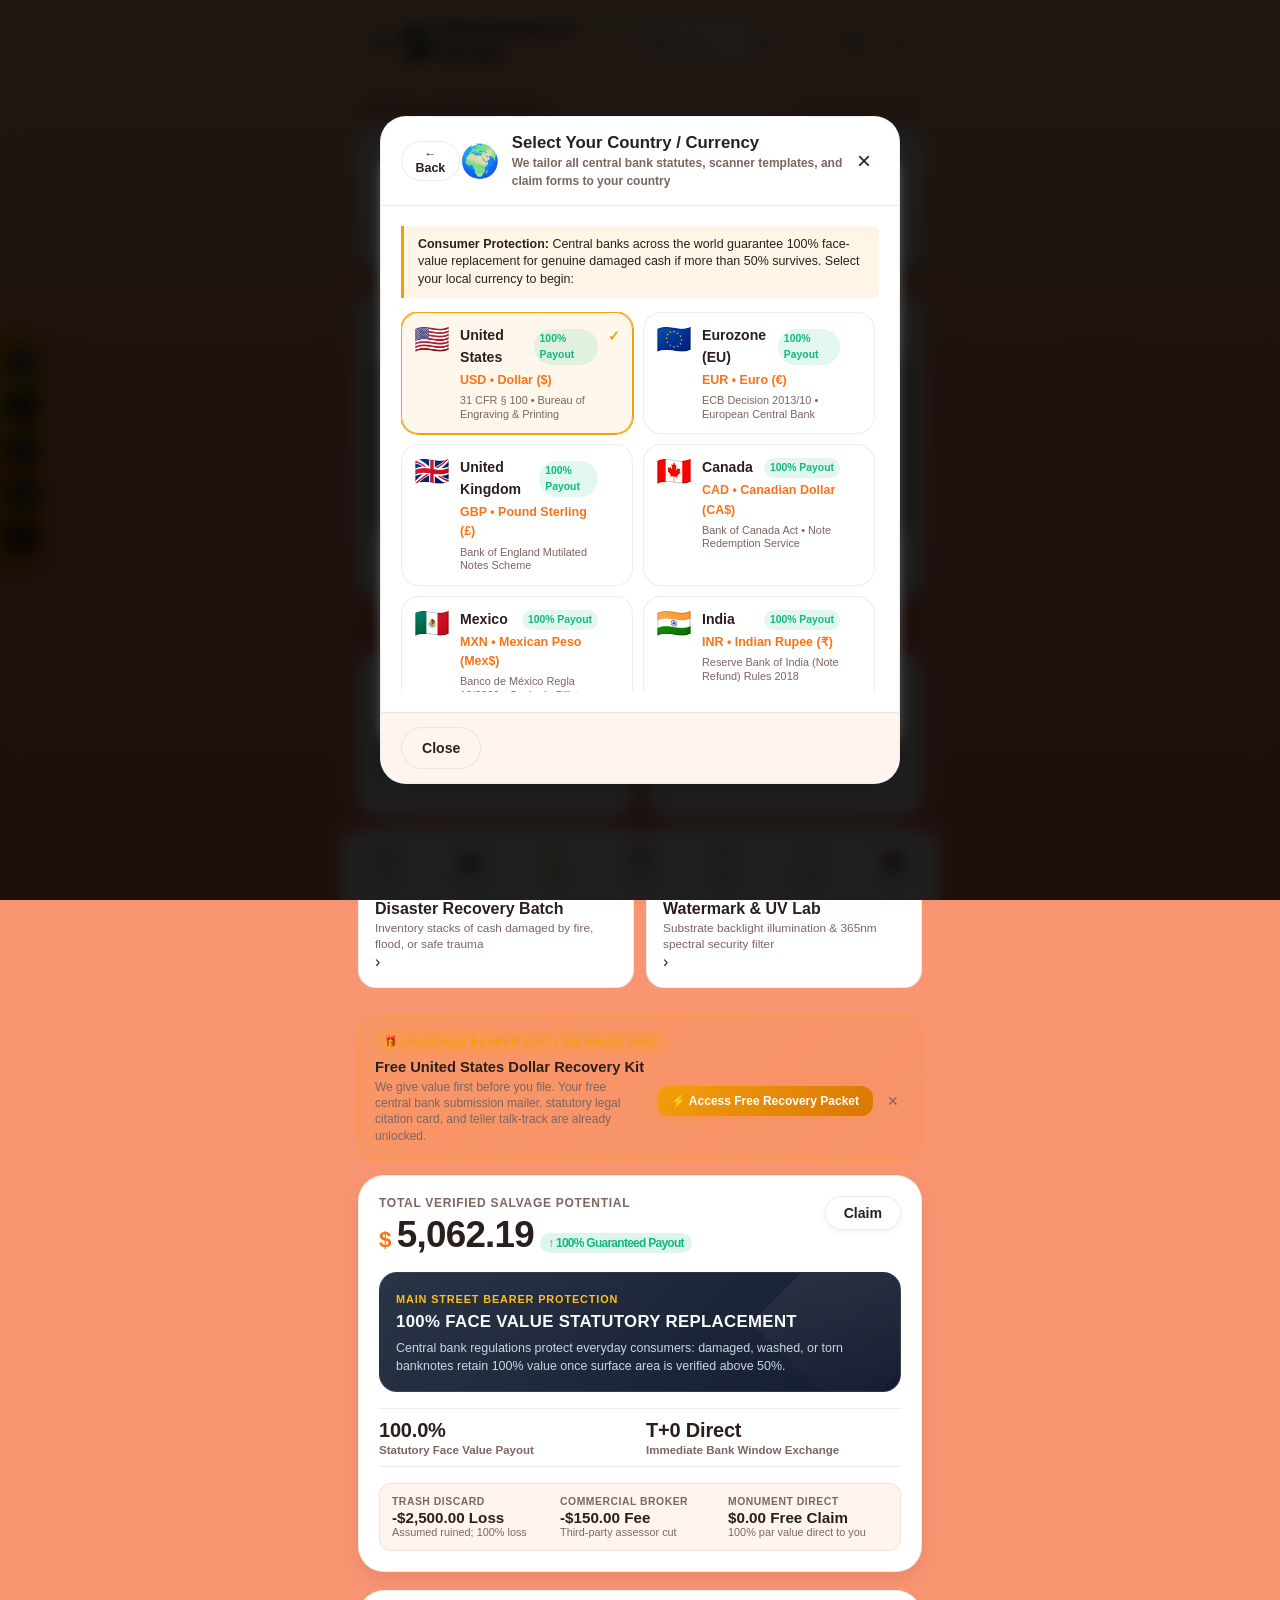
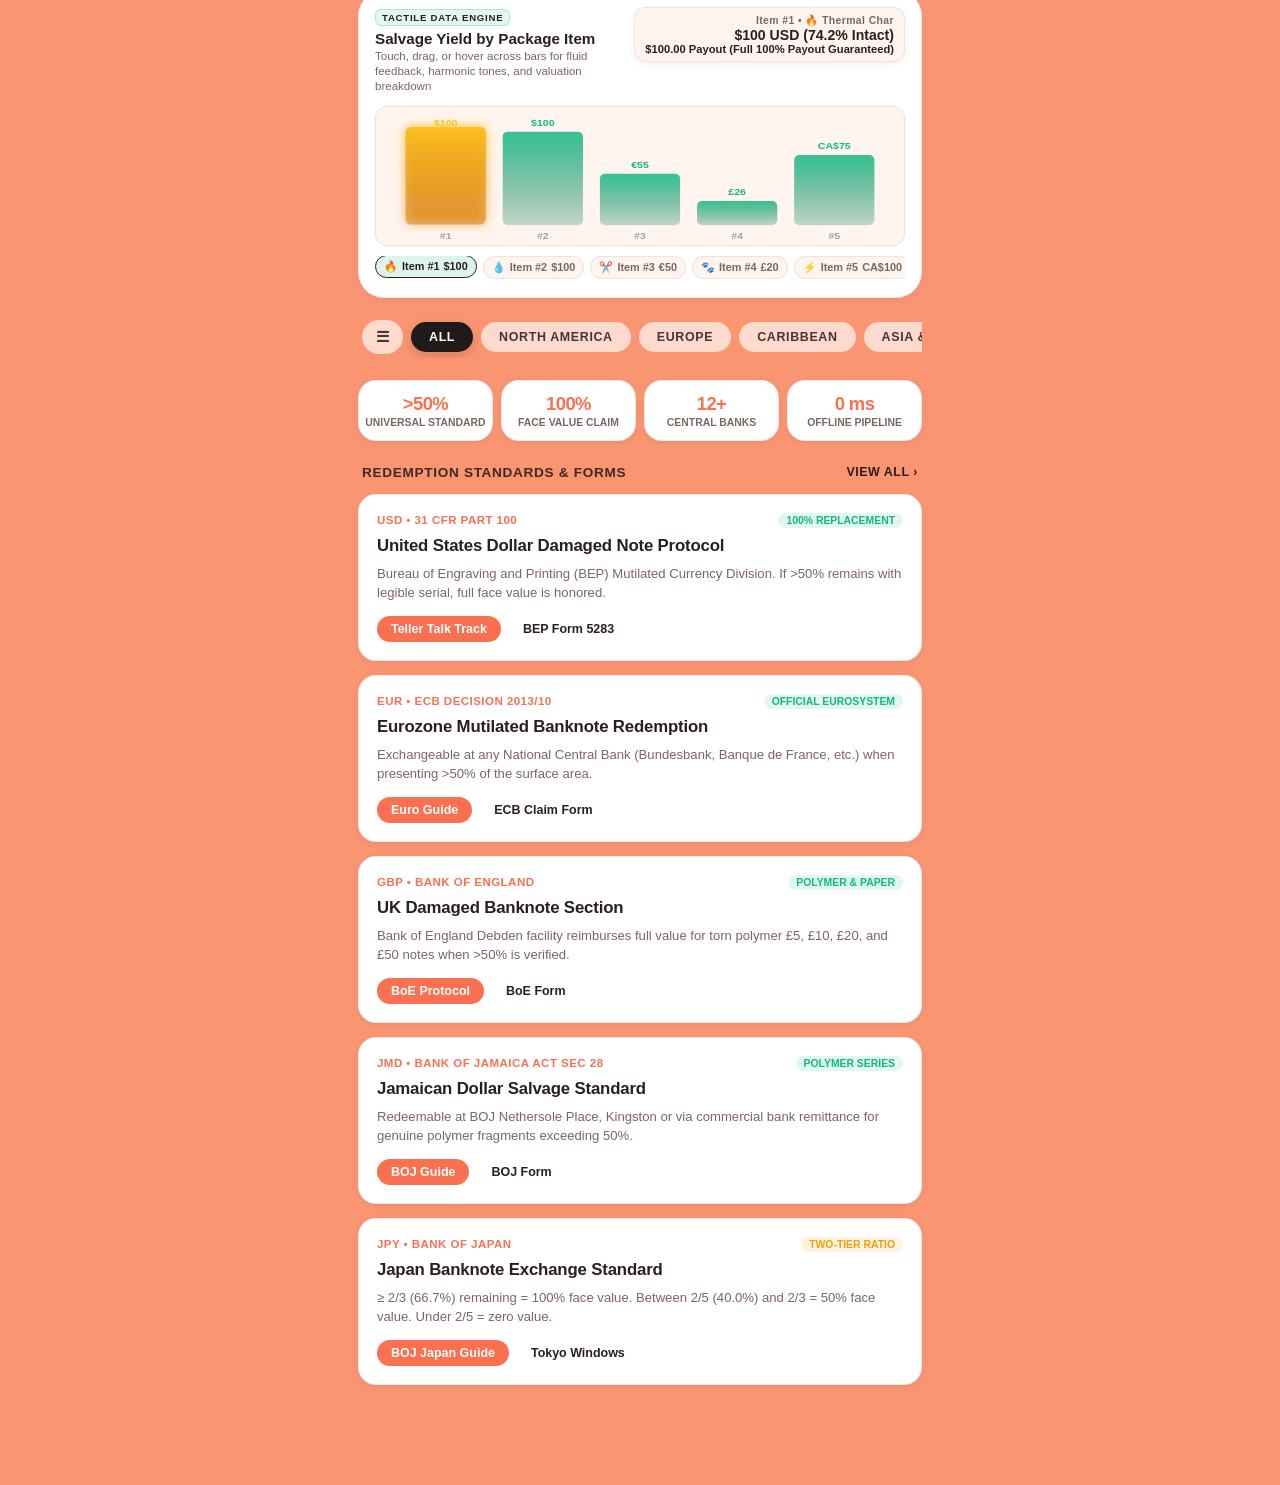
==== commit fd357a8b: "feat: replace logo with circular kintsugi repaired banknote medallion across all UI spots and launch" ====
--- a/android_build/assets/web_app/index.html
+++ b/android_build/assets/web_app/index.html
@@ -6,7 +6,7 @@
   <title>Monument of Greed — Currency Salvage & Damaged Note Redemption</title>
   <meta name="description" content="Professional utility to assess, measure, and redeem mutilated or torn banknotes using optical computer vision and statutory banking regulations.">
   <link rel="stylesheet" href="style.css">
-  <link rel="icon" type="image/png" href="logos/mog-logo-variant1.png">
+  <link rel="icon" type="image/png" href="logos/mog-kintsugi-medallion.png">
 </head>
 <body class="theme-clay-peach">
   <!-- Live Ambient Motion Canvas Layer (Live Moving Atmosphere) -->
@@ -36,7 +36,7 @@
       </button>
 
       <div class="brand-title-wrap" id="brand-header-link">
-        <img src="logos/mog-logo-variant1.png" alt="Monument of Greed Emblem" class="top-brand-logo-img">
+        <img src="logos/mog-kintsugi-medallion.png" alt="Monument of Greed Emblem" class="top-brand-logo-img">
         <span class="brand-title">Monument of Greed</span>
         <button id="btn-currency-selector" class="currency-selector-pill" aria-label="Select Country and Currency" title="Select Country & Currency">
           <span id="active-currency-flag" class="curr-flag">🇺🇸</span>
@@ -72,7 +72,7 @@
     <aside id="app-drawer" class="app-drawer">
       <div class="drawer-header">
         <div class="drawer-logo-wrap">
-          <img src="logos/mog-logo-variant1.png" alt="Monument of Greed Logo" class="drawer-logo-img">
+          <img src="logos/mog-kintsugi-medallion.png" alt="Monument of Greed Logo" class="drawer-logo-img">
         </div>
         <div class="drawer-header-text">
           <div class="drawer-brand-name">MONUMENT OF GREED</div>
@@ -1245,7 +1245,7 @@
             <div class="dossier-sheet" id="printable-dossier">
               <div class="dossier-sheet-header">
                 <div class="dossier-header-logo">
-                  <img src="logos/mog-logo-variant2.png" alt="Official Header Seal" class="sheet-seal-img">
+                  <img src="logos/mog-kintsugi-medallion.png" alt="Official Header Seal" class="sheet-seal-img">
                 </div>
                 <div class="dossier-header-text">
                   <div class="sheet-title">CLAIM DOSSIER FOR MUTILATED CURRENCY</div>
@@ -2199,7 +2199,7 @@
     <div class="modal-card modal-vault-pin-card">
       <div class="vault-auth-header">
         <div class="vault-auth-emblem-wrap">
-          <img src="logos/mog-logo-variant1.png" alt="Monument of Greed Security" class="vault-auth-logo">
+          <img src="logos/mog-kintsugi-medallion.png" alt="Monument of Greed Security" class="vault-auth-logo">
         </div>
         <h3 id="vault-auth-title" class="vault-auth-title">Salvage Vault Security Lock</h3>
         <p id="vault-auth-subtitle" class="vault-auth-subtitle">Enter your 4-digit security PIN to unlock financial records</p>
--- a/android_build/assets/web_app/style.css
+++ b/android_build/assets/web_app/style.css
@@ -381,22 +381,26 @@
 }
 
 .drawer-logo-wrap {
-  width: 48px;
-  height: 48px;
-  border-radius: var(--radius-md);
-  background: #ffffff;
-  padding: 6px;
+  width: 46px;
+  height: 46px;
+  border-radius: 50%;
+  background: radial-gradient(circle at 35% 35%, #1e293b, #0f172a);
+  padding: 0;
   display: flex;
   align-items: center;
   justify-content: center;
-  box-shadow: var(--shadow-sm);
-  border: 1px solid rgba(0,0,0,0.06);
+  box-shadow: 0 2px 8px rgba(0, 0, 0, 0.45), 0 0 0 1.5px rgba(245, 158, 11, 0.65);
+  border: none;
+  overflow: hidden;
+  flex-shrink: 0;
 }
 
 .drawer-logo-img {
   width: 100%;
   height: 100%;
-  object-fit: contain;
+  border-radius: 50%;
+  object-fit: cover;
+  display: block;
 }
 
 .drawer-header-text {
@@ -1884,7 +1888,12 @@
 .sheet-seal-img {
   width: 52px;
   height: 52px;
-  object-fit: contain;
+  border-radius: 50%;
+  object-fit: cover;
+  box-shadow: 0 2px 8px rgba(0, 0, 0, 0.35);
+  border: 1.5px solid rgba(245, 158, 11, 0.65);
+  background: radial-gradient(circle at 35% 35%, #1e293b, #0f172a);
+  display: block;
 }
 
 .sheet-title {
@@ -5793,19 +5802,20 @@
 
 /* Top Navigation Bar Brand Logo */
 .top-brand-logo-img {
-  width: 30px;
-  height: 30px;
-  object-fit: contain;
-  border-radius: 6px;
+  width: 34px;
+  height: 34px;
+  object-fit: cover;
+  border-radius: 50%;
   flex-shrink: 0;
-  box-shadow: 0 2px 6px rgba(0, 0, 0, 0.25);
-  background: rgba(0, 0, 0, 0.2);
-  padding: 2px;
+  box-shadow: 0 2px 8px rgba(0, 0, 0, 0.4), 0 0 0 1.5px rgba(245, 158, 11, 0.65);
+  background: radial-gradient(circle at 35% 35%, #1e293b, #0f172a);
+  padding: 0;
+  display: block;
 }
 @media (max-width: 480px) {
   .top-brand-logo-img {
-    width: 26px;
-    height: 26px;
+    width: 28px;
+    height: 28px;
   }
 }
 
@@ -5947,20 +5957,24 @@
   margin-bottom: 20px;
 }
 .vault-auth-emblem-wrap {
-  width: 58px;
-  height: 58px;
+  width: 62px;
+  height: 62px;
   margin: 0 auto 12px;
-  border-radius: var(--radius-md);
-  background: rgba(245, 158, 11, 0.12);
-  border: 1px solid rgba(245, 158, 11, 0.3);
+  border-radius: 50%;
+  background: radial-gradient(circle at 35% 35%, #1e293b, #0f172a);
+  border: 1.5px solid rgba(245, 158, 11, 0.65);
+  box-shadow: 0 4px 14px rgba(0, 0, 0, 0.5);
   display: flex;
   align-items: center;
   justify-content: center;
+  overflow: hidden;
 }
 .vault-auth-logo {
-  width: 44px;
-  height: 44px;
-  object-fit: contain;
+  width: 100%;
+  height: 100%;
+  border-radius: 50%;
+  object-fit: cover;
+  display: block;
 }
 .vault-auth-title {
   font-size: 1.15rem;
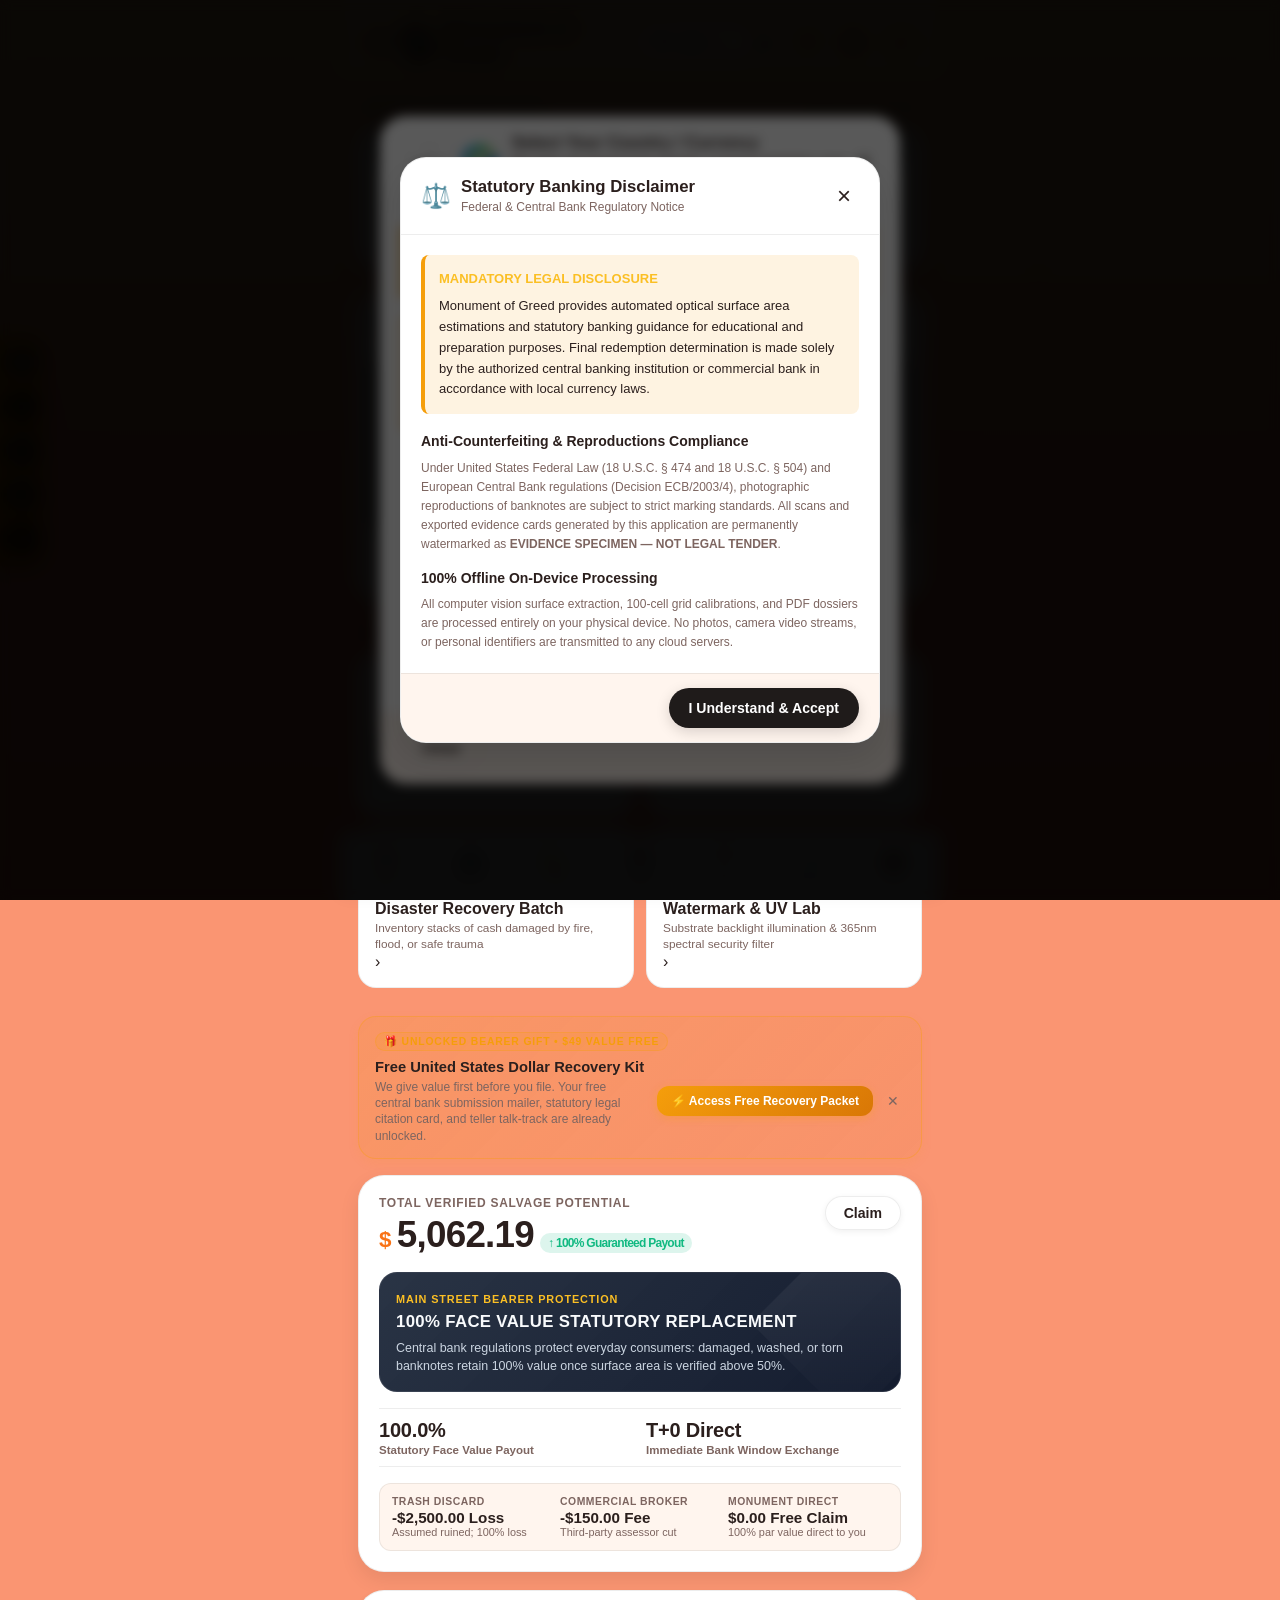
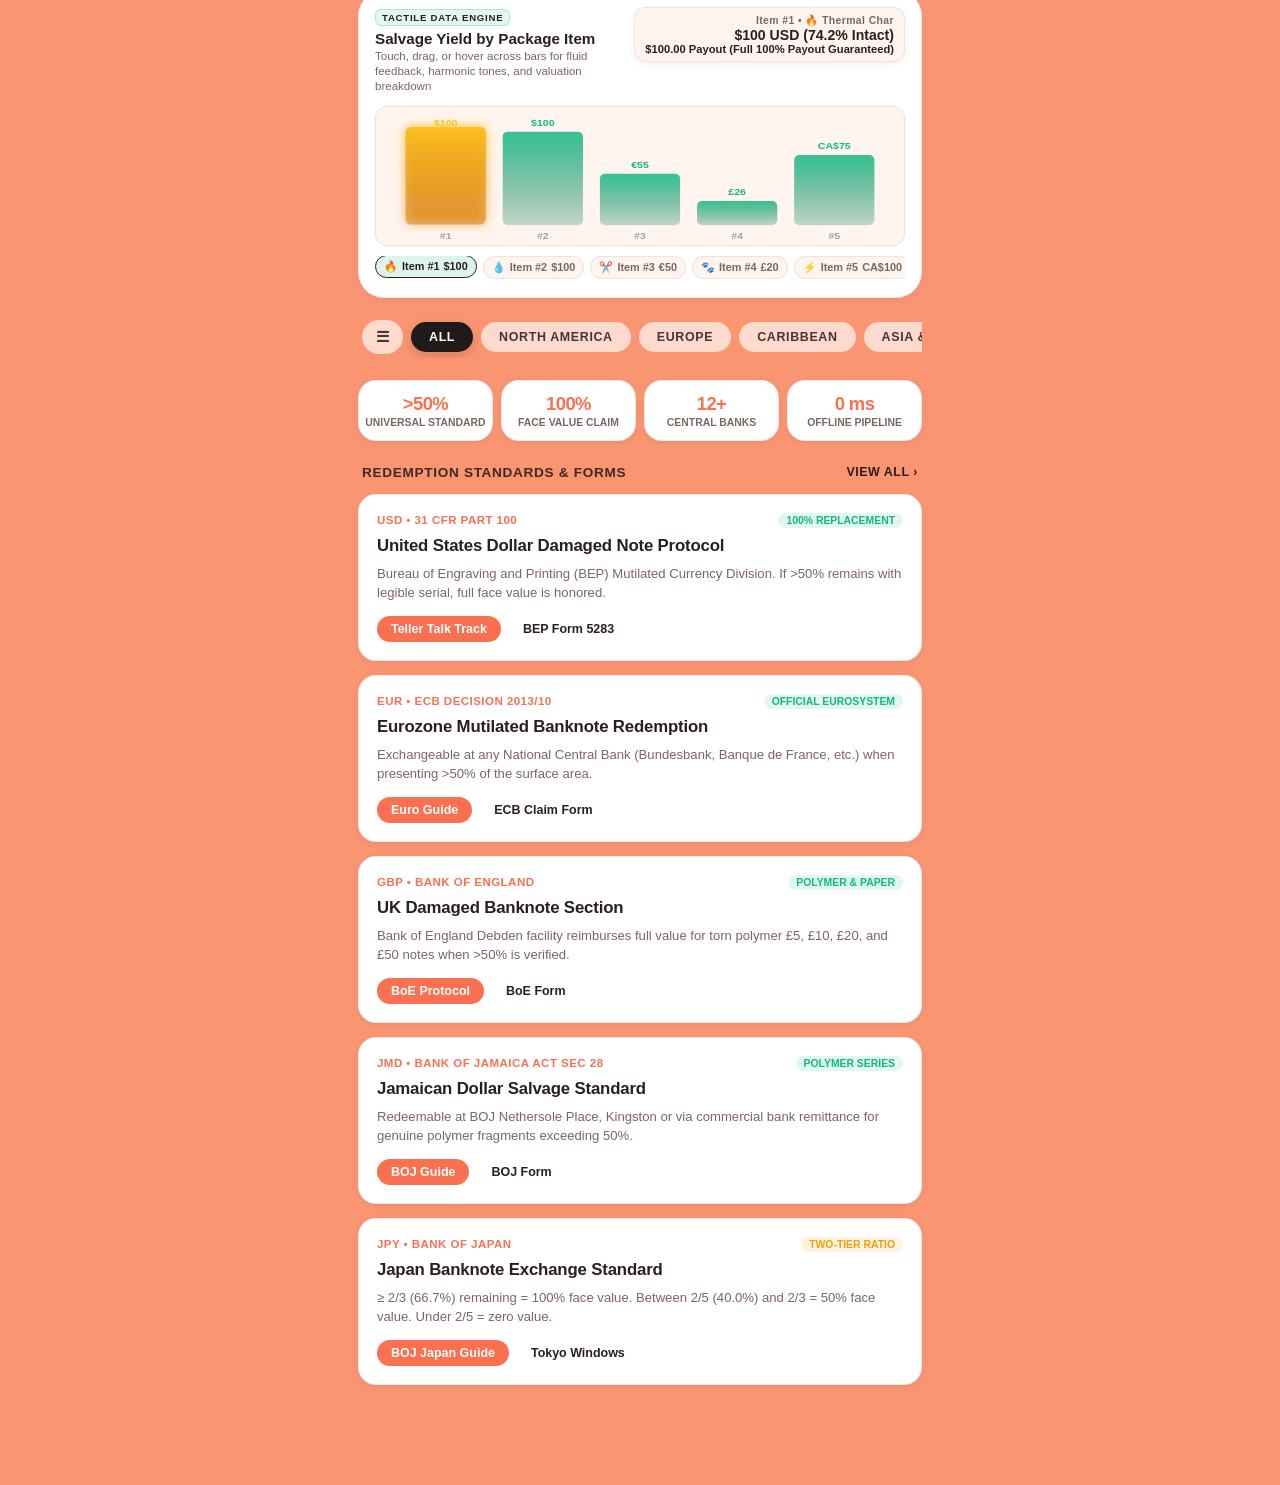
==== commit d31de4fb: "feat: complete Google Play hardening, Scoped Storage, release signing, anti-counterfeiting watermark" ====
--- a/android_build/assets/web_app/index.html
+++ b/android_build/assets/web_app/index.html
@@ -175,12 +175,16 @@
       </div>
 
       <div class="drawer-footer">
-        <div class="drawer-offline-badge">
+        <div class="drawer-offline-badge" id="btn-drawer-privacy" style="cursor:pointer;" title="View Data Safety & Privacy Policy">
           <span class="offline-badge-shield">🛡️</span>
           <div class="offline-badge-text">
             <strong>100% Offline • Zero Cloud Upload</strong>
-            <p>Bank-grade privacy • Bearer ledger never leaves device</p>
-          </div>
+            <p>Bank-grade privacy • Tap to view Data Safety Policy</p>
+          </div>
+        </div>
+        <div style="margin: 8px 0; display:flex; gap:6px;">
+          <button id="btn-drawer-disclaimer" class="btn btn-sm btn-secondary" style="flex:1; font-size:11px; padding:6px 8px;" type="button">⚖️ Statutory Terms</button>
+          <button id="btn-drawer-privacy-btn" class="btn btn-sm btn-secondary" style="flex:1; font-size:11px; padding:6px 8px;" type="button">🛡️ Privacy Policy</button>
         </div>
         <div class="charter-badge">
           <img src="logos/alu-company-logo-symbol.png" alt="Charter Seal" class="charter-mini-seal">
@@ -2254,6 +2258,81 @@
     </div>
   </div>
 
+  <!-- ========================================================================= -->
+  <!-- STATUTORY BANKING DISCLAIMER MODAL                                      -->
+  <!-- ========================================================================= -->
+  <div id="modal-statutory-disclaimer" class="modal-overlay">
+    <div class="modal-card modal-medium">
+      <div class="modal-header">
+        <div style="display:flex;align-items:center;gap:10px;">
+          <span style="font-size:24px;">⚖️</span>
+          <div>
+            <h3 class="modal-title" style="margin:0;">Statutory Banking Disclaimer</h3>
+            <span style="font-size:12px;color:var(--text-muted);">Federal &amp; Central Bank Regulatory Notice</span>
+          </div>
+        </div>
+        <button id="btn-statutory-disclaimer-close" class="icon-btn modal-close-btn">&times;</button>
+      </div>
+      <div class="modal-body" style="padding:20px;line-height:1.6;">
+        <div style="background:rgba(245, 158, 11, 0.12);border-left:4px solid #f59e0b;padding:14px;border-radius:8px;margin-bottom:16px;">
+          <p style="font-size:13px;font-weight:700;color:#fbbf24;margin:0 0 6px 0;">MANDATORY LEGAL DISCLOSURE</p>
+          <p style="font-size:13px;color:var(--text-main);margin:0;line-height:1.6;" id="disclaimer-statutory-text">
+            Monument of Greed provides automated optical surface area estimations and statutory banking guidance for educational and preparation purposes. Final redemption determination is made solely by the authorized central banking institution or commercial bank in accordance with local currency laws.
+          </p>
+        </div>
+        <h4 style="font-size:14px;margin:12px 0 6px 0;font-weight:700;">Anti-Counterfeiting &amp; Reproductions Compliance</h4>
+        <p style="font-size:12px;color:var(--text-muted);margin-bottom:12px;line-height:1.6;">
+          Under United States Federal Law (18 U.S.C. § 474 and 18 U.S.C. § 504) and European Central Bank regulations (Decision ECB/2003/4), photographic reproductions of banknotes are subject to strict marking standards. All scans and exported evidence cards generated by this application are permanently watermarked as <strong>EVIDENCE SPECIMEN — NOT LEGAL TENDER</strong>.
+        </p>
+        <h4 style="font-size:14px;margin:12px 0 6px 0;font-weight:700;">100% Offline On-Device Processing</h4>
+        <p style="font-size:12px;color:var(--text-muted);margin:0;line-height:1.6;">
+          All computer vision surface extraction, 100-cell grid calibrations, and PDF dossiers are processed entirely on your physical device. No photos, camera video streams, or personal identifiers are transmitted to any cloud servers.
+        </p>
+      </div>
+      <div class="modal-footer" style="display:flex;justify-content:flex-end;gap:10px;padding:14px 20px;">
+        <button id="btn-statutory-disclaimer-accept" class="btn btn-primary" type="button">I Understand &amp; Accept</button>
+      </div>
+    </div>
+  </div>
+
+  <!-- ========================================================================= -->
+  <!-- DATA SAFETY & OFFLINE PRIVACY POLICY MODAL                                -->
+  <!-- ========================================================================= -->
+  <div id="modal-privacy-policy" class="modal-overlay">
+    <div class="modal-card modal-medium">
+      <div class="modal-header">
+        <div style="display:flex;align-items:center;gap:10px;">
+          <span style="font-size:24px;">🛡️</span>
+          <div>
+            <h3 class="modal-title" style="margin:0;">Data Safety &amp; Offline Privacy</h3>
+            <span style="font-size:12px;color:var(--text-muted);">Zero Cloud Transmission Guarantee</span>
+          </div>
+        </div>
+        <button id="btn-privacy-close" class="icon-btn modal-close-btn">&times;</button>
+      </div>
+      <div class="modal-body" style="padding:20px;line-height:1.6;">
+        <div style="background:rgba(16, 185, 129, 0.12);border-left:4px solid #10b981;padding:14px;border-radius:8px;margin-bottom:16px;">
+          <p style="font-size:13px;font-weight:700;color:#34d399;margin:0 0 6px 0;">100% ON-DEVICE PRIVACY CERTIFICATION</p>
+          <p style="font-size:13px;color:var(--text-main);margin:0;line-height:1.6;">
+            Monument of Greed operates 100% offline. All camera frames, photos, serial numbers, and claim dossiers are computed strictly in local device memory and storage.
+          </p>
+        </div>
+        <ul style="font-size:12px;color:var(--text-muted);padding-left:18px;line-height:1.7;">
+          <li><strong>Zero Remote Servers:</strong> No telemetry, analytics, tracking pixels, or third-party SDKs are bundled.</li>
+          <li><strong>Scoped Storage:</strong> Generated PDF claim dossiers and CSV schedules are written exclusively to standard system Downloads or local app storage.</li>
+          <li><strong>Camera Permission Rationale:</strong> The camera is used solely to capture high-contrast optical photographs of mutilated notes for local surface area pixel calculation.</li>
+          <li><strong>Biometrics &amp; Identity:</strong> Any claimant name, address, or email entered into claim forms remains encrypted in client-side IndexedDB / local storage.</li>
+        </ul>
+        <p style="font-size:11px;color:var(--text-muted);margin-top:14px;">
+          Official Policy URL: <a href="https://alumungandr.com/privacy" target="_blank" style="color:var(--color-primary);text-decoration:underline;">https://alumungandr.com/privacy</a>
+        </p>
+      </div>
+      <div class="modal-footer" style="display:flex;justify-content:flex-end;padding:14px 20px;">
+        <button id="btn-privacy-dismiss" class="btn btn-secondary" type="button">Close</button>
+      </div>
+    </div>
+  </div>
+
   <script src="app.js"></script>
 </body>
 </html>
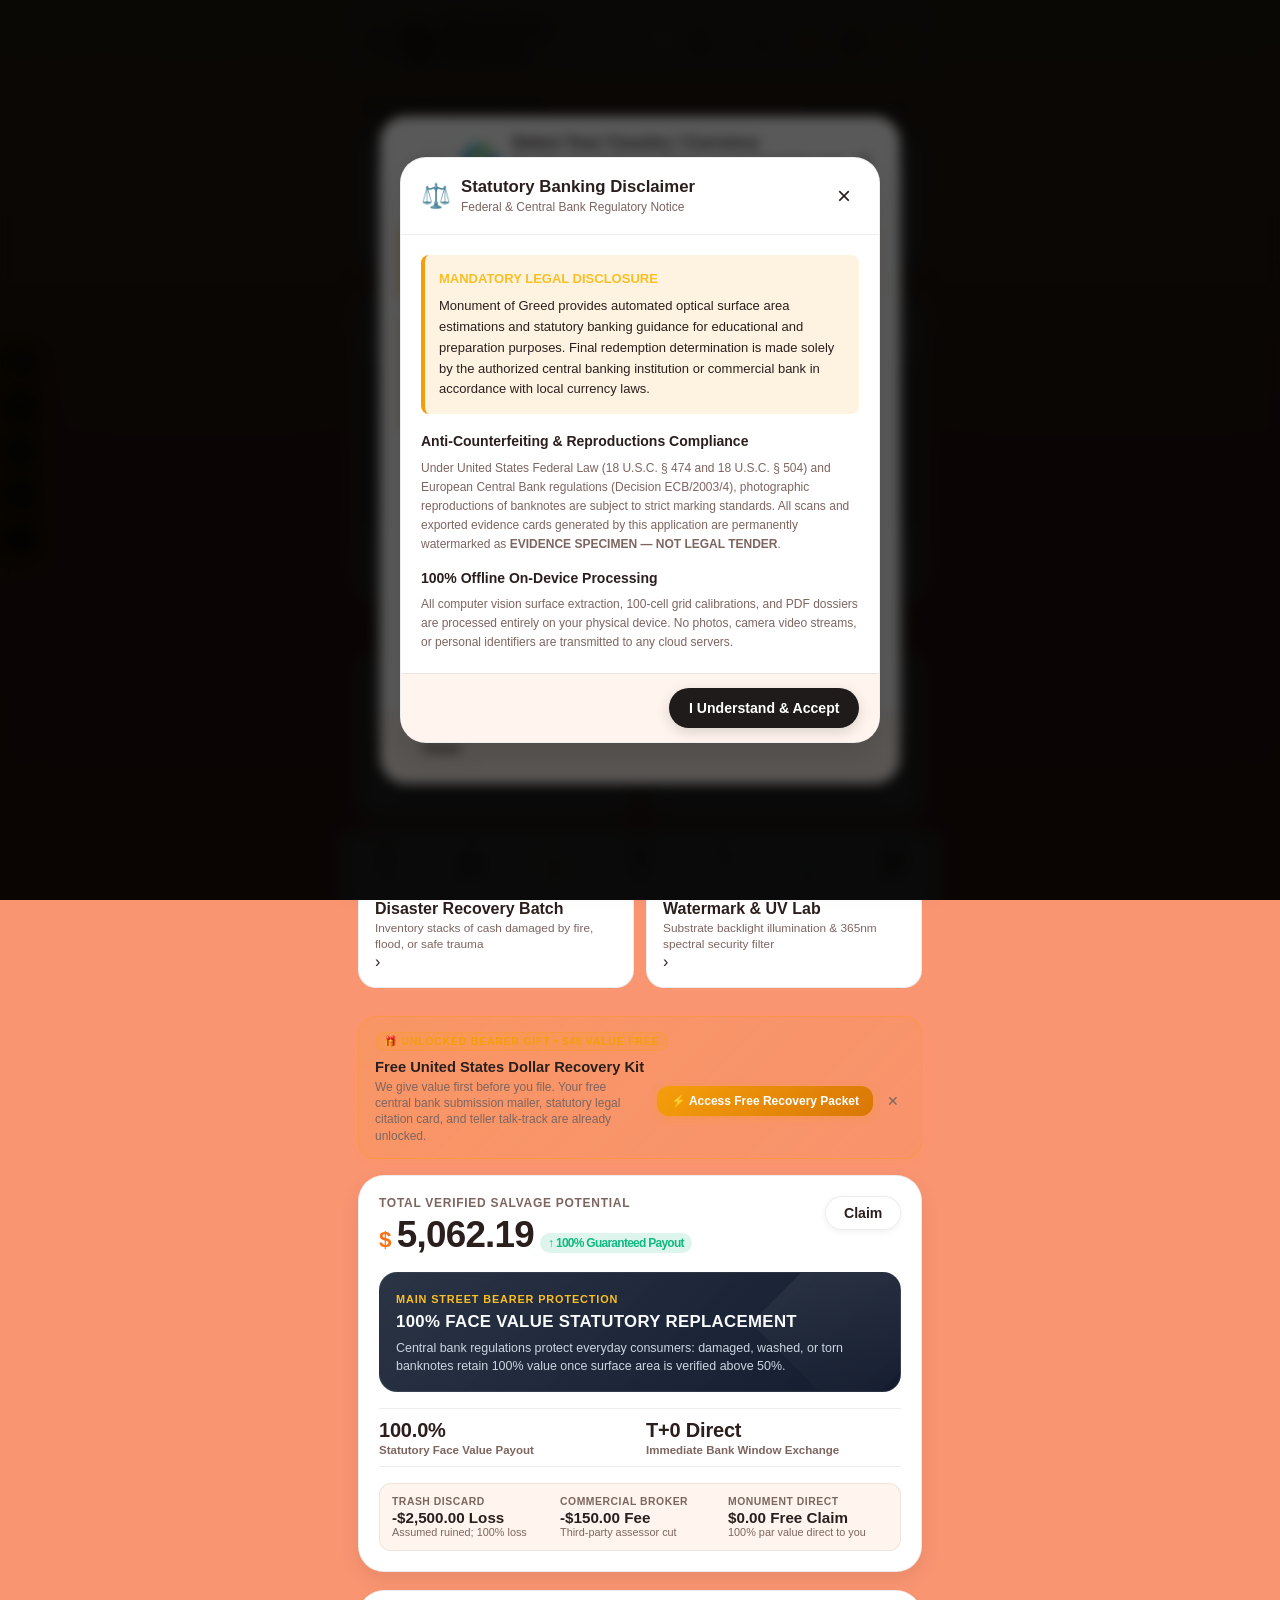
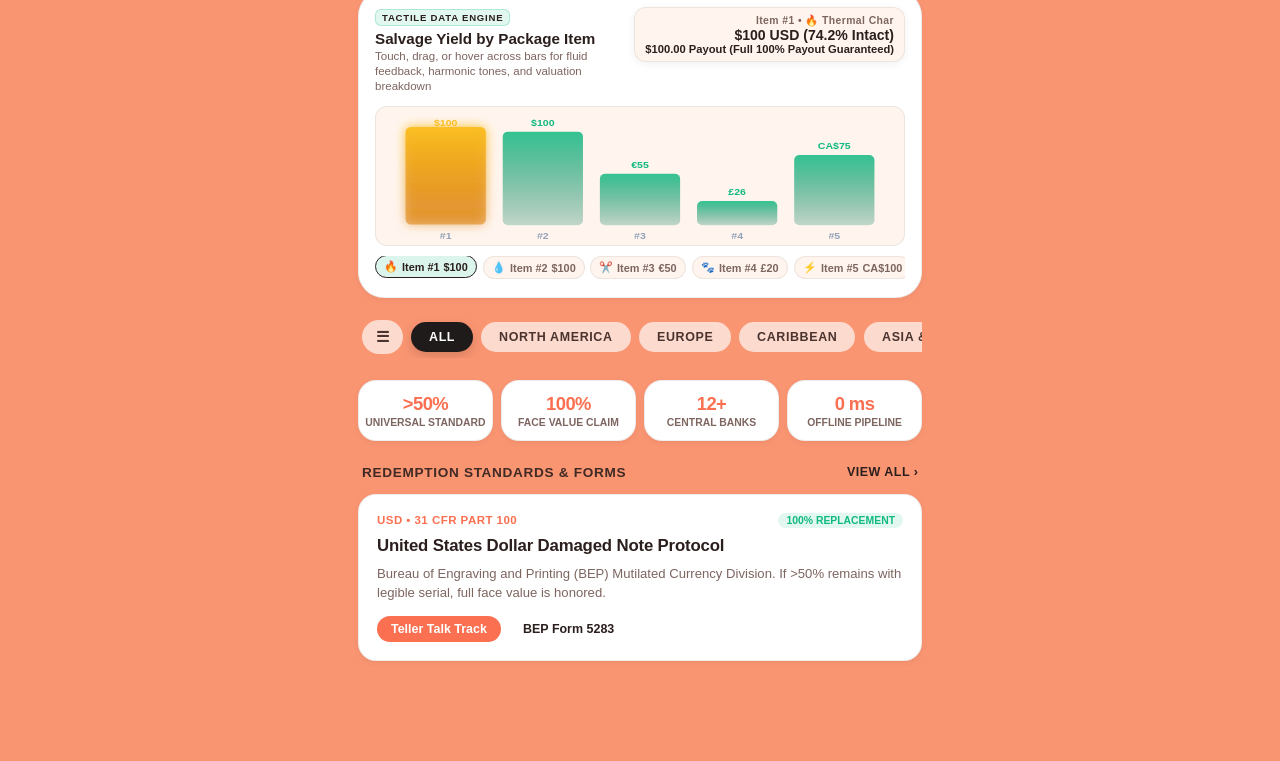
==== commit 086d0b4b: "Add full 7-language multilingual support, organic bubble physics, and foreign language editability" ====
--- a/android_build/assets/web_app/index.html
+++ b/android_build/assets/web_app/index.html
@@ -24,7 +24,7 @@
           <line x1="19" y1="12" x2="5" y2="12"></line>
           <polyline points="12 19 5 12 12 5"></polyline>
         </svg>
-        <span class="top-back-label">Back</span>
+        <span class="top-back-label" data-i18n="back">Back</span>
       </button>
 
       <button id="btn-drawer-open" class="icon-btn" aria-label="Open Menu Drawer">
@@ -37,7 +37,7 @@
 
       <div class="brand-title-wrap" id="brand-header-link">
         <img src="logos/mog-kintsugi-medallion.png" alt="Monument of Greed Emblem" class="top-brand-logo-img">
-        <span class="brand-title">Monument of Greed</span>
+        <span class="brand-title" data-i18n="brandTitle">Monument of Greed</span>
         <button id="btn-currency-selector" class="currency-selector-pill" aria-label="Select Country and Currency" title="Select Country & Currency">
           <span id="active-currency-flag" class="curr-flag">🇺🇸</span>
           <span id="active-currency-code" class="curr-code">USD</span>
@@ -47,6 +47,10 @@
       </div>
 
       <div class="top-bar-actions">
+        <button id="btn-lang-selector" class="lang-pill-btn" title="Display Language" aria-label="Select Display Language" data-i18n-title="displayLanguage">
+          <span id="active-lang-flag" class="top-lang-flag">🇺🇸</span>
+          <span id="active-lang-code" class="top-lang-code">EN</span>
+        </button>
         <button id="btn-sound-toggle" class="icon-btn" title="Toggle Tactile Audio" aria-label="Toggle Tactile Audio">
           <span id="sound-icon-symbol">🔊</span>
         </button>
@@ -87,53 +91,64 @@
       </div>
 
       <div class="drawer-content">
-        <div class="drawer-section-title">NAVIGATION</div>
+        <div class="drawer-section-title" data-i18n="drawerNav">NAVIGATION</div>
         <ul class="drawer-menu-list">
           <li>
             <a href="#home" class="drawer-nav-link active" data-tab="tab-home">
               <span class="drawer-nav-icon">🏠</span>
-              <span>Home Dashboard</span>
+              <span data-i18n="drawerHome">Home Dashboard</span>
             </a>
           </li>
           <li>
             <a href="#scanner" class="drawer-nav-link" data-tab="tab-scanner">
               <span class="drawer-nav-icon">📷</span>
-              <span>Optical Surface Scanner</span>
+              <span data-i18n="drawerScanner">Optical Surface Scanner</span>
             </a>
           </li>
           <li>
             <a href="#grid" class="drawer-nav-link" data-tab="tab-grid">
               <span class="drawer-nav-icon">📐</span>
-              <span>Interactive 100-Grid Audit</span>
+              <span data-i18n="drawerGrid">Interactive 100-Grid Audit</span>
             </a>
           </li>
           <li>
             <a href="#database" class="drawer-nav-link" data-tab="tab-database">
               <span class="drawer-nav-icon">📚</span>
-              <span>Global Redemption Database</span>
+              <span data-i18n="drawerDatabase">Global Redemption Database</span>
             </a>
           </li>
           <li>
             <a href="#locator" class="drawer-nav-link" data-tab="tab-locator">
               <span class="drawer-nav-icon">📍</span>
-              <span>Central Bank Locator</span>
+              <span data-i18n="drawerLocator">Central Bank Locator</span>
             </a>
           </li>
           <li>
             <a href="#dossier" class="drawer-nav-link" data-tab="tab-dossier">
               <span class="drawer-nav-icon">📑</span>
-              <span>Claim Dossier Generator</span>
+              <span data-i18n="drawerDossier">Claim Dossier Generator</span>
             </a>
           </li>
           <li>
             <a href="#vault" class="drawer-nav-link" data-tab="tab-vault">
               <span class="drawer-nav-icon">💼</span>
-              <span>My Salvage Vault</span>
+              <span data-i18n="drawerVault">My Salvage Vault</span>
             </a>
           </li>
         </ul>
 
-        <div class="drawer-section-title">SELECT LIVE THEME</div>
+        <div class="drawer-section-title" data-i18n="displayLanguage">DISPLAY LANGUAGE</div>
+        <div class="drawer-lang-selector-row">
+          <button id="drawer-btn-lang" class="drawer-lang-btn" type="button" title="Select Display Language">
+            <span style="display:flex;align-items:center;gap:8px;">
+              <span id="drawer-lang-flag">🇺🇸</span>
+              <span id="drawer-lang-name">English (US)</span>
+            </span>
+            <span class="curr-arrow">▾</span>
+          </button>
+        </div>
+
+        <div class="drawer-section-title" data-i18n="drawerTheme">SELECT LIVE THEME</div>
         <div class="drawer-theme-picker">
           <button class="theme-select-btn active" data-theme="theme-clay-peach">
             <span class="theme-dot dot-clay"></span>
@@ -157,7 +172,7 @@
           </button>
         </div>
 
-        <div class="drawer-section-title">GLOBAL LEGAL STANDARDS</div>
+        <div class="drawer-section-title" data-i18n="drawerStandards">GLOBAL LEGAL STANDARDS</div>
         <div class="drawer-legal-box">
           <div class="drawer-legal-item">
             <strong>US 31 CFR Part 100:</strong> >50% surface area = 100% full face value redemption.
@@ -257,7 +272,7 @@
                     <circle cx="12" cy="13" r="4"></circle>
                   </svg>
                 </button>
-                <span class="trigger-label">Live Scan</span>
+                <span class="trigger-label" data-i18n="heroLiveScan">Live Scan</span>
               </div>
 
               <!-- Trigger 2: Upload Bill Photo (Warm Orange/Peach Circle with Badge) -->
@@ -270,7 +285,7 @@
                     <polyline points="21 15 16 10 5 21"></polyline>
                   </svg>
                 </button>
-                <span class="trigger-label">Upload Photo</span>
+                <span class="trigger-label" data-i18n="heroUploadPhoto">Upload Photo</span>
               </div>
 
               <!-- Trigger 3: Interactive Grid Audit (Tangerine/Mint Circle) -->
@@ -284,7 +299,7 @@
                     <line x1="15" y1="3" x2="15" y2="21"></line>
                   </svg>
                 </button>
-                <span class="trigger-label">Grid Audit</span>
+                <span class="trigger-label" data-i18n="heroGridAudit">Grid Audit</span>
               </div>
 
             </div>
@@ -299,12 +314,12 @@
             <div class="curr-card-brand">
               <span class="curr-card-flag" id="workflow-currency-flag">🇺🇸</span>
               <div class="curr-card-titles">
-                <span class="curr-card-eyebrow">ACTIVE CURRENCY WORKFLOW</span>
+                <span class="curr-card-eyebrow" data-i18n="activeCurrencyWorkflow">ACTIVE CURRENCY WORKFLOW</span>
                 <h3 class="curr-card-name" id="workflow-currency-name">United States Dollar ($ USD)</h3>
               </div>
             </div>
             <button id="btn-workflow-switch-curr" class="btn-sm btn-outline curr-switch-btn" type="button" title="Switch Country / Currency">
-              <span>Change ▾</span>
+              <span data-i18n="change">Change</span> ▾
             </button>
           </div>
 
@@ -313,47 +328,44 @@
             <div class="tactile-tray-dish" id="tactile-tray-dish" title="Tap or swirl to bounce currency tokens crazily!" role="button" tabindex="0" aria-label="Interactive 100% Par Value Vault">
               <div class="dish-glow-rim"></div>
               <div class="dish-physics-tokens" id="dish-physics-tokens">
-                <span class="phys-token" data-idx="0" style="color:#fbbf24;">$</span>
+                <span class="phys-token hero-token" id="dish-token-hero" data-idx="0" style="color:#fbbf24;">$</span>
                 <span class="phys-token" data-idx="1" style="color:#38bdf8;">€</span>
                 <span class="phys-token" data-idx="2" style="color:#f59e0b;">£</span>
-                <span class="phys-token" data-idx="3" style="color:#34d399;">CA$</span>
-                <span class="phys-token" data-idx="4" style="color:#f87171;">Mex$</span>
-                <span class="phys-token" data-idx="5" style="color:#fb923c;">₹</span>
-                <span class="phys-token" data-idx="6" style="color:#eab308;">A$</span>
-                <span class="phys-token" data-idx="7" style="color:#a78bfa;">¥</span>
-                <span class="phys-token" data-idx="8" style="color:#4ade80;">J$</span>
+                <span class="phys-token" data-idx="3" style="color:#c084fc;">¥</span>
+                <span class="phys-token" data-idx="4" style="color:#fb923c;">₹</span>
+                <span class="phys-token" data-idx="5" style="color:#34d399;">₣</span>
               </div>
               <div class="tray-dish-inner-label">
                 <span class="tray-status-dot"></span>
-                <span id="workflow-status-guarantee">100% PAR VALUE PROTECTED</span>
+                <span id="workflow-status-guarantee" data-i18n="parValueProtected">100% PAR VALUE PROTECTED</span>
               </div>
               <div class="dish-tap-wave" id="dish-tap-wave"></div>
             </div>
             <div class="tactile-tray-content">
               <div class="simple-consumer-rule">
-                <strong>Consumer Rule:</strong> <span id="workflow-simple-rule">If more than half (50%) of your banknote survives, central banks are legally required to exchange it for 100% full cash value.</span>
+                <strong data-i18n="consumerRulePrefix">Consumer Rule:</strong> <span id="workflow-simple-rule">If more than half (50%) of your banknote survives, central banks are legally required to exchange it for 100% full cash value.</span>
                 <button class="info-circle-btn" data-info-id="statute-general" title="Official Central Bank Statutory Thresholds" aria-label="Statute Information" type="button">ⓘ</button>
               </div>
               <div class="curr-quick-actions-row">
                 <button class="btn-curr-action accent" id="btn-workflow-counter-shield" type="button" title="Present Teller Defense Mode">
                   <span class="curr-action-icon">🛡️</span>
-                  <span>Counter Shield</span>
+                  <span data-i18n="actionCounterShield">Counter Shield</span>
                 </button>
                 <button class="btn-curr-action" id="btn-workflow-jigsaw" type="button" title="Ripped Note Jigsaw Assembler">
                   <span class="curr-action-icon">🧩</span>
-                  <span>Jigsaw</span>
+                  <span data-i18n="actionJigsaw">Jigsaw</span>
                 </button>
                 <button class="btn-curr-action" id="btn-workflow-teller-script" type="button" title="View Bank Teller Script">
                   <span class="curr-action-icon">💬</span>
-                  <span>Teller Script</span>
+                  <span data-i18n="actionTellerScript">Teller Script</span>
                 </button>
                 <button class="btn-curr-action" id="btn-workflow-mailer" type="button" title="Print Free Submission Mailer">
                   <span class="curr-action-icon">📮</span>
-                  <span>Mailer</span>
+                  <span data-i18n="actionMailer">Mailer</span>
                 </button>
                 <button class="btn-curr-action primary" id="btn-workflow-scan-now" type="button" title="Scan Banknote with Camera">
                   <span class="curr-action-icon">📷</span>
-                  <span>Scan Bill</span>
+                  <span data-i18n="actionScanBill">Scan Bill</span>
                 </button>
               </div>
             </div>
@@ -362,24 +374,24 @@
           <!-- Expandable Real Statutory Code (Mainstream simplicity upfront, authentic legality on demand) -->
           <details class="statutory-details-accordion" id="workflow-statutory-accordion">
             <summary class="accordion-summary">
-              <span>Official Central Bank Law & Authority</span>
+              <span data-i18n="lawAuthorityTitle">Official Central Bank Law & Authority</span>
               <span class="accordion-chevron">▾</span>
             </summary>
             <div class="accordion-body">
               <div class="statute-item">
-                <span class="statute-label">Central Authority:</span>
+                <span class="statute-label" data-i18n="centralAuthorityLabel">Central Authority:</span>
                 <span class="statute-val" id="workflow-authority-name">Bureau of Engraving and Printing (BEP) / Federal Reserve</span>
               </div>
               <div class="statute-item">
-                <span class="statute-label">Statutory Code:</span>
+                <span class="statute-label" data-i18n="statutoryCodeLabel">Statutory Code:</span>
                 <span class="statute-val" id="workflow-statute-code">31 CFR Part 100 (Exchange of Mutilated Paper Currency)</span>
               </div>
               <div class="statute-item">
-                <span class="statute-label">Statutory Criterion:</span>
+                <span class="statute-label" data-i18n="statutoryCriterionLabel">Statutory Criterion:</span>
                 <span class="statute-val" id="workflow-statute-rule">> 50.0% surface area required for 100% face-value reimbursement. If ≤ 50% remains, requires sworn affidavit proving missing portion was completely destroyed.</span>
               </div>
               <div class="statute-item">
-                <span class="statute-label">Official Mailing Desk:</span>
+                <span class="statute-label" data-i18n="officialMailingDeskLabel">Official Mailing Desk:</span>
                 <span class="statute-val" id="workflow-submission-address">Bureau of Engraving and Printing, Mutilated Currency Branch, Washington, DC 20228</span>
               </div>
             </div>
@@ -389,8 +401,8 @@
         <!-- Modern Consumer Quick-Action Tool Tiles (Inspired by Clean Product Grid) -->
         <div class="consumer-tools-section">
           <div class="section-label-row">
-            <span class="section-label">FORENSIC SALVAGE TOOLS</span>
-            <span class="section-sub-label">BANK-GRADE UTILITIES</span>
+            <span class="section-label" data-i18n="forensicToolsLabel">FORENSIC SALVAGE TOOLS</span>
+            <span class="section-sub-label" data-i18n="bankGradeUtilities">BANK-GRADE UTILITIES</span>
           </div>
           <div class="consumer-tools-grid">
             <!-- Tool 1: Counter Shield -->
@@ -399,8 +411,8 @@
                 <span class="tool-icon">🛡️</span>
               </div>
               <div class="tool-tile-info">
-                <h4 class="tool-tile-title">Teller Counter Shield</h4>
-                <p class="tool-tile-desc">Full-screen defense mode with offline central bank statute QR code</p>
+                <h4 class="tool-tile-title" data-i18n="tool1Title">Teller Counter Shield</h4>
+                <p class="tool-tile-desc" data-i18n="tool1Desc">Full-screen defense mode with offline central bank statute QR code</p>
               </div>
               <span class="tool-chevron">›</span>
             </div>
@@ -411,8 +423,8 @@
                 <span class="tool-icon">🧩</span>
               </div>
               <div class="tool-tile-info">
-                <h4 class="tool-tile-title">Ripped Note Jigsaw</h4>
-                <p class="tool-tile-desc">Align 2 or 3 torn pieces with serial verification and union area</p>
+                <h4 class="tool-tile-title" data-i18n="tool2Title">Ripped Note Jigsaw</h4>
+                <p class="tool-tile-desc" data-i18n="tool2Desc">Align 2 or 3 torn pieces with serial verification and union area</p>
               </div>
               <span class="tool-chevron">›</span>
             </div>
@@ -423,8 +435,8 @@
                 <span class="tool-icon">🌊</span>
               </div>
               <div class="tool-tile-info">
-                <h4 class="tool-tile-title">Disaster Recovery Batch</h4>
-                <p class="tool-tile-desc">Inventory stacks of cash damaged by fire, flood, or safe trauma</p>
+                <h4 class="tool-tile-title" data-i18n="tool3Title">Disaster Recovery Batch</h4>
+                <p class="tool-tile-desc" data-i18n="tool3Desc">Inventory stacks of cash damaged by fire, flood, or safe trauma</p>
               </div>
               <span class="tool-chevron">›</span>
             </div>
@@ -435,8 +447,8 @@
                 <span class="tool-icon">🔬</span>
               </div>
               <div class="tool-tile-info">
-                <h4 class="tool-tile-title">Watermark & UV Lab</h4>
-                <p class="tool-tile-desc">Substrate backlight illumination & 365nm spectral security filter</p>
+                <h4 class="tool-tile-title" data-i18n="tool4Title">Watermark & UV Lab</h4>
+                <p class="tool-tile-desc" data-i18n="tool4Desc">Substrate backlight illumination & 365nm spectral security filter</p>
               </div>
               <span class="tool-chevron">›</span>
             </div>
@@ -584,7 +596,7 @@
 
           <div class="feed-cards-grid" id="home-feed-cards">
             <!-- Dynamically populated or rendered static cards -->
-            <div class="guide-feed-card" data-cat="north-america">
+            <div class="guide-feed-card" data-cat="north-america" data-currency="USD">
               <div class="feed-card-header">
                 <span class="currency-tag">USD • 31 CFR PART 100</span>
                 <span class="badge-status-green">100% REPLACEMENT</span>
@@ -597,7 +609,7 @@
               </div>
             </div>
 
-            <div class="guide-feed-card" data-cat="europe">
+            <div class="guide-feed-card" data-cat="europe" data-currency="EUR">
               <div class="feed-card-header">
                 <span class="currency-tag">EUR • ECB DECISION 2013/10</span>
                 <span class="badge-status-green">OFFICIAL EUROSYSTEM</span>
@@ -610,7 +622,7 @@
               </div>
             </div>
 
-            <div class="guide-feed-card" data-cat="europe">
+            <div class="guide-feed-card" data-cat="europe" data-currency="GBP">
               <div class="feed-card-header">
                 <span class="currency-tag">GBP • BANK OF ENGLAND</span>
                 <span class="badge-status-green">POLYMER & PAPER</span>
@@ -623,7 +635,7 @@
               </div>
             </div>
 
-            <div class="guide-feed-card" data-cat="caribbean">
+            <div class="guide-feed-card" data-cat="caribbean" data-currency="JMD">
               <div class="feed-card-header">
                 <span class="currency-tag">JMD • BANK OF JAMAICA ACT SEC 28</span>
                 <span class="badge-status-green">POLYMER SERIES</span>
@@ -636,7 +648,33 @@
               </div>
             </div>
 
-            <div class="guide-feed-card" data-cat="asia-pacific">
+            <div class="guide-feed-card" data-cat="asia-pacific" data-currency="CAD">
+              <div class="feed-card-header">
+                <span class="currency-tag">CAD • BANK OF CANADA SEC 25</span>
+                <span class="badge-status-green">FRONTIER POLYMER</span>
+              </div>
+              <h4 class="feed-card-title">Bank of Canada Mutilated Bank Note Service</h4>
+              <p class="feed-card-desc">Full reimbursement for polymer notes presenting >50% with verifiable maple leaf holographic security features.</p>
+              <div class="feed-card-actions">
+                <button class="btn-sm btn-accent btn-open-guide" data-currency="CAD">BoC Talk Track</button>
+                <button class="btn-sm btn-outline btn-open-form" data-form="BOC_CLAIM">BoC Claim Form</button>
+              </div>
+            </div>
+
+            <div class="guide-feed-card" data-cat="asia-pacific" data-currency="AUD">
+              <div class="feed-card-header">
+                <span class="currency-tag">AUD • RESERVE BANK ACT 1959</span>
+                <span class="badge-status-green">PRO-RATA GRID</span>
+              </div>
+              <h4 class="feed-card-title">RBA Damaged Banknotes Redemption</h4>
+              <p class="feed-card-desc">≥80% remaining pays 100% face value; 20% to 79% pays linear pro-rata proportional value across Australian banks.</p>
+              <div class="feed-card-actions">
+                <button class="btn-sm btn-accent btn-open-guide" data-currency="AUD">RBA Protocol</button>
+                <button class="btn-sm btn-outline btn-open-form" data-form="RBA_CLAIM">RBA Form</button>
+              </div>
+            </div>
+
+            <div class="guide-feed-card" data-cat="asia-pacific" data-currency="JPY">
               <div class="feed-card-header">
                 <span class="currency-tag">JPY • BANK OF JAPAN</span>
                 <span class="badge-status-amber">TWO-TIER RATIO</span>
@@ -645,7 +683,46 @@
               <p class="feed-card-desc">≥ 2/3 (66.7%) remaining = 100% face value. Between 2/5 (40.0%) and 2/3 = 50% face value. Under 2/5 = zero value.</p>
               <div class="feed-card-actions">
                 <button class="btn-sm btn-accent btn-open-guide" data-currency="JPY">BOJ Japan Guide</button>
-                <button class="btn-sm btn-outline btn-open-locator" data-country="Japan">Tokyo Windows</button>
+                <button class="btn-sm btn-outline btn-open-form" data-form="BOJ_JAPAN">BOJ Form</button>
+              </div>
+            </div>
+
+            <div class="guide-feed-card" data-cat="europe" data-currency="CHF">
+              <div class="feed-card-header">
+                <span class="currency-tag">CHF • SNB STATUTE CPIA</span>
+                <span class="badge-status-green">100% PAR VALUE</span>
+              </div>
+              <h4 class="feed-card-title">Swiss National Bank Damaged Note Exchange</h4>
+              <p class="feed-card-desc">SNB Cash Office Berne replaces damaged 9th-series notes at 100% face value when presenting >50% intact surface area.</p>
+              <div class="feed-card-actions">
+                <button class="btn-sm btn-accent btn-open-guide" data-currency="CHF">SNB Guide</button>
+                <button class="btn-sm btn-outline btn-open-form" data-form="SNB_CLAIM">SNB Claim Form</button>
+              </div>
+            </div>
+
+            <div class="guide-feed-card" data-cat="north-america" data-currency="MXN">
+              <div class="feed-card-header">
+                <span class="currency-tag">MXN • BANXICO REGLA 10/2006</span>
+                <span class="badge-status-green">CANJE EN VENTANILLA</span>
+              </div>
+              <h4 class="feed-card-title">Banco de México Canje de Billetes</h4>
+              <p class="feed-card-desc">Fracciones continuas con más del 50% de superficie conservan el 100% de valor en cualquier sucursal bancaria del país.</p>
+              <div class="feed-card-actions">
+                <button class="btn-sm btn-accent btn-open-guide" data-currency="MXN">Banxico Guía</button>
+                <button class="btn-sm btn-outline btn-open-form" data-form="BANXICO_DICTAMEN">Banxico Dictamen</button>
+              </div>
+            </div>
+
+            <div class="guide-feed-card" data-cat="asia-pacific" data-currency="INR">
+              <div class="feed-card-header">
+                <span class="currency-tag">INR • RBI NOTE REFUND RULES</span>
+                <span class="badge-status-green">ISSUE DEPARTMENT</span>
+              </div>
+              <h4 class="feed-card-title">Reserve Bank of India Damaged Note Rules</h4>
+              <p class="feed-card-desc">≥80% intact area pays full value; 40% to 79% pays half value across all public and commercial currency chests.</p>
+              <div class="feed-card-actions">
+                <button class="btn-sm btn-accent btn-open-guide" data-currency="INR">RBI Guide</button>
+                <button class="btn-sm btn-outline btn-open-form" data-form="RBI_REFUND">RBI Refund Form</button>
               </div>
             </div>
 
@@ -752,6 +829,16 @@
             <!-- Real Canvas Processing Layer -->
             <canvas id="scanner-canvas" class="processing-canvas"></canvas>
 
+            <!-- Rive-Style Laser Beam & Kintsugi Gold Healing Overlays -->
+            <div class="laser-scan-beam" id="viewfinder-laser-beam">
+              <div class="laser-scan-trail"></div>
+            </div>
+            <div class="kintsugi-gold-seam" id="viewfinder-kintsugi-seam">
+              <svg class="kintsugi-svg" viewBox="0 0 400 200" preserveAspectRatio="none" style="width:100%;height:100%;">
+                <path class="kintsugi-gold-line" d="M 230 15 Q 245 55 228 95 T 242 185" />
+              </svg>
+            </div>
+
             <!-- 4-Corner Perspective Warp Overlay -->
             <div id="perspective-overlay" class="perspective-overlay" style="display:none;">
               <svg id="perspective-svg" class="perspective-svg"></svg>
@@ -984,10 +1071,10 @@
         
         <div class="view-header-strip">
           <div style="display:flex;align-items:center;">
-            <h2 class="view-title" style="margin-bottom:0;">Manual 100-Grid Surface Audit</h2>
+            <h2 class="view-title" style="margin-bottom:0;" data-i18n="gridTitle">Manual 100-Grid Surface Audit</h2>
             <button class="info-circle-btn" data-info-id="grid-formula" title="100-Cell Forensic Calibration Standard" aria-label="Grid Information" type="button">ⓘ</button>
           </div>
-          <p class="view-subtitle">Precision 1% tactile grid for charred, water-logged, or heavily fragmented currency</p>
+          <p class="view-subtitle" data-i18n="gridSubtitle">Precision 1% tactile grid for charred, water-logged, or heavily fragmented currency</p>
         </div>
 
         <div class="grid-audit-workspace">
@@ -998,7 +1085,7 @@
             </div>
             <div class="grid-tools-row">
               <button id="btn-grid-all" class="btn-sm btn-secondary">Fill 100%</button>
-              <button id="btn-grid-clear" class="btn-sm btn-secondary">Clear All</button>
+              <button id="btn-grid-clear" class="btn-sm btn-secondary" data-i18n="clear">Clear All</button>
               <button id="btn-grid-51" class="btn-sm btn-accent">Set 51% (Threshold)</button>
               <button id="btn-grid-invert" class="btn-sm btn-secondary">Invert Selection</button>
             </div>
@@ -1054,7 +1141,7 @@
         
         <div class="view-header-strip">
           <div style="display:flex;align-items:center;">
-            <h2 class="view-title" style="margin-bottom:0;">Global Redemption Database</h2>
+            <h2 class="view-title" style="margin-bottom:0;" data-i18n="databaseTitle">Global Redemption Database</h2>
             <button class="info-circle-btn" data-info-id="statute-general" title="Central Bank Statutory Regulations & Legal Codes" aria-label="Database Information" type="button">ⓘ</button>
           </div>
           <p class="view-subtitle">Official statutory banking codes, redemption thresholds, and claim procedures worldwide</p>
@@ -1067,16 +1154,25 @@
               <circle cx="11" cy="11" r="8"></circle>
               <line x1="21" y1="21" x2="16.65" y2="16.65"></line>
             </svg>
-            <input type="text" id="db-search-input" placeholder="Search currency, country, or regulation (e.g. USD, BEP, 31 CFR, ECB)..." class="styled-input">
+            <input type="text" id="db-search-input" data-i18n-placeholder="databaseSearchPlaceholder" placeholder="Search by country, currency, statutory regulation, or authority..." class="styled-input">
           </div>
           
           <div class="db-region-pills">
-            <button class="filter-pill active" data-dbregion="all">All Currencies</button>
-            <button class="filter-pill" data-dbregion="North America">North America</button>
-            <button class="filter-pill" data-dbregion="Europe">Europe</button>
+            <button class="filter-pill active" data-dbregion="all" data-i18n="dbFilterAll">All Currencies</button>
+            <button class="filter-pill" data-dbregion="North America" data-i18n="dbFilterAmericas">North America</button>
+            <button class="filter-pill" data-dbregion="Europe" data-i18n="dbFilterEurope">Europe</button>
             <button class="filter-pill" data-dbregion="Caribbean">Caribbean</button>
-            <button class="filter-pill" data-dbregion="Asia & Pacific">Asia & Pacific</button>
-          </div>
+            <button class="filter-pill" data-dbregion="Asia & Pacific" data-i18n="dbFilterAsia">Asia & Pacific</button>
+          </div>
+        </div>
+
+        <!-- Active Currency Scope Banner -->
+        <div class="currency-filter-scope-banner" id="database-scope-banner">
+          <div class="scope-banner-text">
+            <span class="scope-banner-flag" id="database-scope-flag">🇺🇸</span>
+            <span>Displaying statutory redemption codex for <strong><span id="database-scope-name">USD (United States Dollar)</span></strong></span>
+          </div>
+          <button id="btn-toggle-global-db" class="scope-toggle-btn" type="button">🌐 View Other Currencies</button>
         </div>
 
         <!-- Currency List Accordion / Grid -->
@@ -1093,7 +1189,7 @@
         
         <div class="view-header-strip">
           <div style="display:flex;align-items:center;">
-            <h2 class="view-title" style="margin-bottom:0;">Central Bank & Teller Locator</h2>
+            <h2 class="view-title" style="margin-bottom:0;" data-i18n="locatorTitle">Central Bank & Depository Locator</h2>
             <button class="info-circle-btn" data-info-id="chain-custody" title="Registered Mail Chain of Custody & Packaging" aria-label="Locator Information" type="button">ⓘ</button>
           </div>
           <p class="view-subtitle">Verified redemption windows, Federal Reserve cash offices, and commercial depository branches</p>
@@ -1106,8 +1202,17 @@
               <circle cx="11" cy="11" r="8"></circle>
               <line x1="21" y1="21" x2="16.65" y2="16.65"></line>
             </svg>
-            <input type="text" id="locator-search-input" placeholder="Filter by city, state, or bank (e.g. Washington, Frankfurt, London, Kingston)..." class="styled-input">
+            <input type="text" id="locator-search-input" data-i18n-placeholder="locatorSearchPlaceholder" placeholder="Search bank branch, city, postal code, or facility..." class="styled-input">
             <button id="btn-locator-search-clear" class="search-clear-btn" type="button" title="Clear Search" style="display:none;">✕</button>
+          </div>
+
+          <!-- Active Currency Isolation Banner -->
+          <div class="currency-filter-scope-banner" id="locator-scope-banner">
+            <div class="scope-banner-text">
+              <span class="scope-banner-flag" id="locator-scope-flag">🇺🇸</span>
+              <span>Showing verified redemption windows for <strong><span id="locator-scope-name">USD (United States Dollar)</span></strong></span>
+            </div>
+            <button id="btn-toggle-global-locator" class="scope-toggle-btn" type="button">🌐 View All Currencies</button>
           </div>
 
           <!-- Quick Geographic & Central Bank Filter Chips -->
@@ -1122,10 +1227,10 @@
           </div>
 
           <div class="locator-type-tabs">
-            <button class="type-tab active" data-type="all">All Locations</button>
-            <button class="type-tab" data-type="central">Central Banks</button>
-            <button class="type-tab" data-type="commercial">Commercial Hubs</button>
-            <button class="type-tab" data-type="mail">Postal Submission Depts</button>
+            <button class="type-tab active" data-type="all" data-i18n="locAllTypes">All Locations</button>
+            <button class="type-tab" data-type="central" data-i18n="locCentralBank">Central Banks</button>
+            <button class="type-tab" data-type="commercial" data-i18n="locCommercial">Commercial Hubs</button>
+            <button class="type-tab" data-type="mail" data-i18n="locPostalDepot">Postal Submission Depts</button>
           </div>
         </div>
 
@@ -1217,7 +1322,13 @@
 
               <div class="dossier-btn-group">
                 <button id="btn-download-pdf" class="btn btn-accent" title="Generate Courtroom-Grade 3-Page Filing PDF">
-                  <span>⚖️ Courtroom PDF Dossier</span>
+                  <span data-i18n="btnExportPdf">⚖️ Courtroom PDF Dossier</span>
+                </button>
+                <button id="btn-copy-claim-text" class="btn btn-secondary" title="Copy Plain Text Claim Package to Clipboard">
+                  <span data-i18n="btnCopyClaim">📋 Copy Claim Text</span>
+                </button>
+                <button id="btn-locate-redemption-bank" class="btn btn-secondary" title="Find Local Bank Window for this Currency">
+                  <span data-i18n="btnLocateBank">🏦 Locate Bank Windows</span>
                 </button>
                 <button id="btn-update-preview" class="btn btn-secondary" title="Refresh Live Dossier Preview">
                   <span>🔄 Refresh Preview</span>
@@ -1232,13 +1343,13 @@
                   <span>📸 Forensic Photo Card</span>
                 </button>
                 <button id="btn-dossier-export-csv" class="btn btn-secondary" title="Export IRS Form 4684 Casualty Loss Schedule">
-                  <span>📊 Form 4684 CSV</span>
+                  <span data-i18n="btnExportCsv">📊 Form 4684 CSV</span>
                 </button>
                 <button id="btn-print-dossier" class="btn btn-secondary" title="Print Hardcopy Filing Spool">
                   <span>🖨️ Print Spooler</span>
                 </button>
                 <button id="btn-open-affidavit-modal" class="btn btn-outline" title="Sworn Destruction Declaration (≤50% Claims)">
-                  <span>📜 Generate Destruction Affidavit (≤50% Claims)</span>
+                  <span data-i18n="btnOpenAffidavit">📜 Generate Destruction Affidavit (≤50% Claims)</span>
                 </button>
               </div>
             </form>
@@ -1246,6 +1357,10 @@
 
           <!-- Live Printable Dossier Preview -->
           <div class="dossier-preview-card">
+            <div style="font-size:0.75rem;color:var(--text-muted);display:flex;align-items:center;gap:6px;margin-bottom:8px;padding:6px 12px;background:rgba(56,189,248,0.06);border:1px solid rgba(56,189,248,0.15);border-radius:6px;">
+              <span>💡</span>
+              <span><strong>Interactive In-Place Document:</strong> Tap or click any field (name, contact, date, serials, statement) to edit directly.</span>
+            </div>
             <div class="dossier-sheet" id="printable-dossier">
               <div class="dossier-sheet-header">
                 <div class="dossier-header-logo">
@@ -1261,27 +1376,27 @@
               <div class="sheet-divider"></div>
 
               <div class="sheet-section">
-                <div class="sheet-sec-title">1. CLAIMANT IDENTIFICATION</div>
+                <div class="sheet-sec-title" data-i18n="secClaimantId">1. CLAIMANT IDENTIFICATION</div>
                 <div class="sheet-grid-2">
-                  <div><strong>Full Name:</strong> <span id="sheet-name">Legal Currency Bearer</span></div>
-                  <div><strong>Contact:</strong> <span id="sheet-contact">+1 (555) 234-5678</span></div>
-                  <div><strong>Date Assessed:</strong> <span id="sheet-date">September 25, 2026</span></div>
-                  <div><strong>Claim Type:</strong> Direct Bank Window / Central Submission</div>
+                  <div><strong>Full Name:</strong> <span id="sheet-name" class="editable-sheet-field" contenteditable="true" title="Click to edit claimant name" spellcheck="false">Legal Currency Bearer</span></div>
+                  <div><strong>Contact:</strong> <span id="sheet-contact" class="editable-sheet-field" contenteditable="true" title="Click to edit contact details" spellcheck="false">+1 (555) 234-5678</span></div>
+                  <div><strong>Date Assessed:</strong> <span id="sheet-date" class="editable-sheet-field" contenteditable="true" title="Click to edit assessment date" spellcheck="false">October 12, 2026</span></div>
+                  <div><strong>Claim Type:</strong> <span id="sheet-claim-type" class="editable-sheet-field" contenteditable="true" title="Click to edit claim type" spellcheck="false">Direct Bank Window / Central Submission</span></div>
                 </div>
               </div>
 
               <div class="sheet-section">
-                <div class="sheet-sec-title">2. BANKNOTE PARTICULARS & OPTICAL AUDIT</div>
+                <div class="sheet-sec-title" data-i18n="secBanknoteAudit">2. BANKNOTE PARTICULARS & OPTICAL AUDIT</div>
                 <div class="sheet-grid-2">
-                  <div><strong>Currency & Note:</strong> <span id="sheet-currency">USD $20 Federal Reserve Note</span></div>
-                  <div><strong>Remaining Surface Area:</strong> <span id="sheet-area" class="highlight-green">58.4% (Threshold Met)</span></div>
-                  <div><strong>Left Serial:</strong> <span id="sheet-serial-l">MF 89234812 B</span></div>
-                  <div><strong>Right Serial:</strong> <span id="sheet-serial-r">MF 89234812 B</span></div>
+                  <div><strong>Currency & Note:</strong> <span id="sheet-currency" class="editable-sheet-field" contenteditable="true" title="Click to edit currency and note particulars" spellcheck="false">USD $20 Federal Reserve Note</span></div>
+                  <div><strong>Remaining Surface Area:</strong> <span id="sheet-area" class="highlight-green editable-sheet-field" contenteditable="true" title="Click to edit surface area" spellcheck="false">58.4% (Threshold Met)</span></div>
+                  <div><strong>Left Serial:</strong> <span id="sheet-serial-l" class="editable-sheet-field" contenteditable="true" title="Click to edit left serial" spellcheck="false">MF 89234812 B</span></div>
+                  <div><strong>Right Serial:</strong> <span id="sheet-serial-r" class="editable-sheet-field" contenteditable="true" title="Click to edit right serial" spellcheck="false">MF 89234812 B</span></div>
                 </div>
               </div>
 
               <div class="sheet-section">
-                <div class="sheet-sec-title">3. EVIDENTIARY OPTICAL FRAGMENT MASK</div>
+                <div class="sheet-sec-title" data-i18n="secEvidentiaryMask">3. EVIDENTIARY OPTICAL FRAGMENT MASK</div>
                 <div class="sheet-image-box">
                   <canvas id="dossier-snapshot-canvas" width="400" height="170" class="sheet-canvas"></canvas>
                   <div class="sheet-caption">Certified Optical Surface Boundary Detection Overlay (>50% Standard Verified)</div>
@@ -1289,24 +1404,24 @@
               </div>
 
               <div class="sheet-section">
-                <div class="sheet-sec-title">4. CIRCUMSTANCE OF DAMAGE</div>
-                <div class="sheet-narrative" id="sheet-narrative-text">
+                <div class="sheet-sec-title" data-i18n="secCircumstance">4. CIRCUMSTANCE OF DAMAGE</div>
+                <div class="sheet-narrative editable-sheet-field" id="sheet-narrative-text" contenteditable="true" title="Click to edit circumstance statement directly" spellcheck="false">
                   The presented banknote was damaged accidentally under ordinary domestic circumstances. More than 50% of the genuine original note remains physically intact with legible serial identifiers. No portion of this banknote has been previously redeemed or tendered for duplicate value.
                 </div>
               </div>
 
               <div class="sheet-section">
-                <div class="sheet-sec-title">5. SWORN DECLARATION & SIGNATURE</div>
-                <p class="sheet-legal-text">
-                  I solemnly declare under penalty of perjury under the laws of the applicable jurisdiction that the currency presented herein is genuine legal tender, that the missing portions were destroyed accidentally and not intentionally mutilated, and that I have not received payment or credit for any portion thereof.
+                <div class="sheet-sec-title" data-i18n="secDeclaration">5. SWORN DECLARATION & SIGNATURE</div>
+                <p class="sheet-legal-text" data-i18n="declarationAffirmation">
+                  I solemnly declare under penalty of perjury under the laws of the applicable jurisdiction that the currency presented herein is genuine legal tender, that the missing portions were destroyed accidentally and not intentionally mutilated, and that I have not received duplicate payment or credit for any portion thereof.
                 </p>
                 <div class="sheet-signature-box">
                   <div class="sig-line">
-                    <span class="sig-placeholder">X ________________________________________</span>
-                    <span class="sig-lbl">Signature of Claimant / Bearer</span>
+                    <span class="sig-placeholder">X <span id="sheet-sig-name" class="editable-sheet-field" contenteditable="true" title="Click to edit signer name" spellcheck="false">Legal Currency Bearer</span></span>
+                    <span class="sig-lbl" data-i18n="signatureLabel">Signature of Claimant / Bearer</span>
                   </div>
                   <div class="sig-line">
-                    <span class="sig-placeholder">Date: ________________________</span>
+                    <span class="sig-placeholder">Date: <span id="sheet-sig-date" class="editable-sheet-field" contenteditable="true" title="Click to edit execution date" spellcheck="false">October 12, 2026</span></span>
                     <span class="sig-lbl">Execution Date</span>
                   </div>
                 </div>
@@ -1383,7 +1498,7 @@
           <div class="header-icon-badge">💼</div>
           <div class="header-text-group">
             <div style="display:flex;align-items:center;">
-              <h2 class="view-title" style="margin-bottom:0;">My Salvage Vault</h2>
+              <h2 class="view-title" style="margin-bottom:0;" data-i18n="vaultTitle">My Salvage Vault</h2>
               <button class="info-circle-btn" data-info-id="vault-ledger" title="Salvage Vault & Postal Tracking Lifecycle" aria-label="Vault Information" type="button">ⓘ</button>
             </div>
             <p class="view-subtitle">Permanent local ledger tracking claims from audit to reimbursement</p>
@@ -1395,18 +1510,18 @@
           <div class="vault-hero-bg-glow"></div>
           <div class="vault-hero-content">
             <div class="vault-metric-block main">
-              <span class="vault-metric-label">LIFETIME RECOVERED VALUE</span>
+              <span class="vault-metric-label" data-i18n="vaultTotalValue">LIFETIME RECOVERED VALUE</span>
               <div class="vault-metric-num gold" id="vault-lifetime-recovered">$0.00</div>
               <span class="vault-metric-sub">Paid out by central bank treasuries</span>
             </div>
             <div class="vault-metrics-row">
               <div class="vault-metric-block">
-                <span class="vault-metric-label">IN-FLIGHT CLAIMS</span>
+                <span class="vault-metric-label" data-i18n="vaultActiveClaims">IN-FLIGHT CLAIMS</span>
                 <div class="vault-metric-num" id="vault-inflight-amount">$0.00</div>
                 <span class="vault-metric-sub" id="vault-inflight-count">0 packages mailed</span>
               </div>
               <div class="vault-metric-block">
-                <span class="vault-metric-label">AUDITED / READY</span>
+                <span class="vault-metric-label" data-i18n="vaultRedeemedNotes">AUDITED / READY</span>
                 <div class="vault-metric-num" id="vault-audited-amount">$0.00</div>
                 <span class="vault-metric-sub" id="vault-audited-count">0 notes waiting</span>
               </div>
@@ -1468,31 +1583,31 @@
     <nav class="bottom-nav">
       <button class="nav-tab-btn active" data-tab="tab-home">
         <span class="nav-icon">🏠</span>
-        <span class="nav-label">Home</span>
+        <span class="nav-label" data-i18n="tabHome">Home</span>
       </button>
       <button class="nav-tab-btn" data-tab="tab-scanner">
         <span class="nav-icon">📷</span>
-        <span class="nav-label">Scanner</span>
+        <span class="nav-label" data-i18n="tabScanner">Scanner</span>
       </button>
       <button class="nav-tab-btn" data-tab="tab-grid">
         <span class="nav-icon">📐</span>
-        <span class="nav-label">Grid</span>
+        <span class="nav-label" data-i18n="tabGrid">Grid</span>
       </button>
       <button class="nav-tab-btn" data-tab="tab-database">
         <span class="nav-icon">📚</span>
-        <span class="nav-label">Guides</span>
+        <span class="nav-label" data-i18n="tabGuides">Guides</span>
       </button>
       <button class="nav-tab-btn" data-tab="tab-locator">
         <span class="nav-icon">📍</span>
-        <span class="nav-label">Banks</span>
+        <span class="nav-label" data-i18n="tabBanks">Banks</span>
       </button>
       <button class="nav-tab-btn" data-tab="tab-dossier">
         <span class="nav-icon">📑</span>
-        <span class="nav-label">Dossier</span>
+        <span class="nav-label" data-i18n="tabDossier">Dossier</span>
       </button>
       <button class="nav-tab-btn" data-tab="tab-vault">
         <span class="nav-icon">💼</span>
-        <span class="nav-label">Vault</span>
+        <span class="nav-label" data-i18n="tabVault">Vault</span>
       </button>
     </nav>
 
@@ -1582,8 +1697,8 @@
           <input type="text" id="affidavit-location" class="styled-input" placeholder="e.g. Austin, Texas, USA" value="Austin, Texas, USA">
         </div>
         <div class="form-group">
-          <label for="affidavit-generated-text">Legal Affidavit Declaration Preview:</label>
-          <textarea id="affidavit-generated-text" class="styled-textarea" rows="7" readonly></textarea>
+          <label for="affidavit-generated-text">Legal Affidavit Declaration (Editable):</label>
+          <textarea id="affidavit-generated-text" class="styled-textarea" rows="7" placeholder="Enter or customize your sworn statement of total destruction..." title="Click to edit your sworn declaration"></textarea>
         </div>
       </div>
       <div class="modal-footer">
@@ -1714,6 +1829,67 @@
       </div>
       <div class="modal-footer">
         <button id="btn-close-gift-modal" class="btn btn-primary" type="button">Got It, Thanks!</button>
+      </div>
+    </div>
+  </div>
+
+  <!-- Display Language Selection Modal (Exact match to media_1791826297147.png) -->
+  <div id="modal-language-picker" class="modal-overlay">
+    <div class="language-picker-modal-card">
+      <div class="language-picker-header">
+        <span class="language-picker-title" data-i18n="displayLanguage">DISPLAY LANGUAGE</span>
+        <button id="btn-close-language-modal" class="icon-btn modal-close-btn" aria-label="Close Language Selector">&times;</button>
+      </div>
+      <div class="lang-options-list" id="lang-options-list">
+        <button class="lang-option-btn selected" data-lang="en" type="button">
+          <div class="lang-option-left">
+            <span class="lang-flag">🇺🇸</span>
+            <span class="lang-name">English (US)</span>
+          </div>
+          <span class="lang-check">✓</span>
+        </button>
+        <button class="lang-option-btn" data-lang="hi" type="button">
+          <div class="lang-option-left">
+            <span class="lang-flag">🇮🇳</span>
+            <span class="lang-name">हिन्दी</span>
+          </div>
+          <span class="lang-check"></span>
+        </button>
+        <button class="lang-option-btn" data-lang="es" type="button">
+          <div class="lang-option-left">
+            <span class="lang-flag">🇪🇸</span>
+            <span class="lang-name">Español</span>
+          </div>
+          <span class="lang-check"></span>
+        </button>
+        <button class="lang-option-btn" data-lang="de" type="button">
+          <div class="lang-option-left">
+            <span class="lang-flag">🇩🇪</span>
+            <span class="lang-name">Deutsch</span>
+          </div>
+          <span class="lang-check"></span>
+        </button>
+        <button class="lang-option-btn" data-lang="fr" type="button">
+          <div class="lang-option-left">
+            <span class="lang-flag">🇫🇷</span>
+            <span class="lang-name">Français</span>
+          </div>
+          <span class="lang-check"></span>
+        </button>
+        <button class="lang-option-btn" data-lang="ja" type="button">
+          <div class="lang-option-left">
+            <span class="lang-flag">🇯🇵</span>
+            <span class="lang-name">日本語</span>
+          </div>
+          <span class="lang-check"></span>
+        </button>
+        <button class="lang-option-btn" data-lang="zh" type="button">
+          <div class="lang-option-left">
+            <span class="lang-flag">🇨🇳</span>
+            <span class="lang-name">简体中文</span>
+          </div>
+          <span class="lang-check"></span>
+        </button>
       </div>
     </div>
   </div>
@@ -2333,6 +2509,7 @@
     </div>
   </div>
 
+  <script src="i18n.js"></script>
   <script src="app.js"></script>
 </body>
 </html>
--- a/android_build/assets/web_app/style.css
+++ b/android_build/assets/web_app/style.css
@@ -1319,6 +1319,7 @@
   font-size: 0.82rem;
   font-weight: 800;
   width: max-content;
+  transition: all 0.35s cubic-bezier(0.34, 1.56, 0.64, 1);
 }
 
 .verdict-pending {
@@ -3752,9 +3753,9 @@
   box-shadow: inset 0 2px 8px rgba(0, 0, 0, 0.4), 0 4px 12px rgba(0, 0, 0, 0.15);
 }
 .tactile-tray-dish {
-  width: 96px;
-  height: 96px;
-  min-width: 96px;
+  width: 104px;
+  height: 104px;
+  min-width: 104px;
   border-radius: 50%;
   background: radial-gradient(circle at 40% 40%, #28303d, #0f1318);
   box-shadow: inset 0 8px 18px rgba(0, 0, 0, 0.8), inset 0 -2px 6px rgba(255, 255, 255, 0.1), 0 8px 20px rgba(0, 0, 0, 0.45);
@@ -6120,3 +6121,524 @@
   background: #b91c1c;
 }
 
+/* =========================================================================
+ * RIVE-INSPIRED ANIMATIONS, TACTILE SPRINGS & FLUID MICRO-INTERACTIONS
+ * Certified under Alumungandr Master Charter © 2026
+ * ========================================================================= */
+
+/* 1. Universal Tactile Spring Physics on Interactive Elements */
+button,
+.btn,
+.btn-sm,
+.btn-micro,
+.circle-btn,
+.quick-chip,
+.type-tab,
+.filter-pill,
+.btn-curr-action,
+.side-tab,
+.zoom-pill,
+.chip-toggle,
+.nav-tab-btn {
+  transition: transform 0.18s cubic-bezier(0.34, 1.56, 0.64, 1), 
+              box-shadow 0.18s ease, 
+              background-color 0.18s ease, 
+              border-color 0.18s ease;
+  will-change: transform;
+}
+
+button:active,
+.btn:active,
+.btn-sm:active,
+.btn-micro:active,
+.circle-btn:active,
+.quick-chip:active,
+.type-tab:active,
+.filter-pill:active,
+.btn-curr-action:active,
+.side-tab:active,
+.zoom-pill:active,
+.chip-toggle:active,
+.nav-tab-btn:active {
+  transform: scale(0.92) translateY(1px) !important;
+}
+
+/* 2. Fluid Tab Pane Slide & Fade Transition */
+.tab-pane.active {
+  animation: tabFadeSlideIn 0.3s cubic-bezier(0.16, 1, 0.3, 1) forwards;
+}
+
+@keyframes tabFadeSlideIn {
+  from {
+    opacity: 0;
+    transform: translateY(10px) scale(0.99);
+  }
+  to {
+    opacity: 1;
+    transform: translateY(0) scale(1);
+  }
+}
+
+/* 3. Staggered Card Entrance Animations */
+.bank-location-card,
+.db-currency-item,
+.guide-feed-card,
+.vault-claim-card,
+.hero-action-card,
+.active-currency-card {
+  animation: cardStaggerEntrance 0.35s cubic-bezier(0.16, 1, 0.3, 1) backwards;
+}
+
+@keyframes cardStaggerEntrance {
+  from {
+    opacity: 0;
+    transform: translateY(14px) scale(0.98);
+  }
+  to {
+    opacity: 1;
+    transform: translateY(0) scale(1);
+  }
+}
+
+/* 4. Rive-Style Laser Beam Viewfinder Sweep */
+.laser-scan-beam {
+  position: absolute;
+  left: 0;
+  width: 100%;
+  height: 4px;
+  background: linear-gradient(90deg, 
+    transparent 0%, 
+    rgba(56, 189, 248, 0.25) 15%, 
+    #38bdf8 45%, 
+    #34d399 55%, 
+    rgba(56, 189, 248, 0.25) 85%, 
+    transparent 100%);
+  box-shadow: 0 0 12px rgba(56, 189, 248, 0.85), 
+              0 0 24px rgba(52, 211, 153, 0.6),
+              0 0 3px #ffffff;
+  pointer-events: none;
+  z-index: 25;
+  opacity: 0;
+  animation: laserScanSweep 2.2s cubic-bezier(0.45, 0, 0.55, 1) infinite;
+}
+
+.laser-scan-trail {
+  position: absolute;
+  top: -30px;
+  left: 0;
+  width: 100%;
+  height: 30px;
+  background: linear-gradient(to top, rgba(56, 189, 248, 0.18), transparent);
+  pointer-events: none;
+}
+
+@keyframes laserScanSweep {
+  0% {
+    top: 5%;
+    opacity: 0;
+  }
+  8% {
+    opacity: 1;
+  }
+  50% {
+    top: 92%;
+    opacity: 1;
+  }
+  58% {
+    opacity: 0.8;
+  }
+  92% {
+    top: 5%;
+    opacity: 1;
+  }
+  100% {
+    top: 5%;
+    opacity: 0;
+  }
+}
+
+/* 5. Kintsugi Golden Seam Healing Animation */
+.kintsugi-gold-seam {
+  position: absolute;
+  top: 0;
+  left: 0;
+  width: 100%;
+  height: 100%;
+  pointer-events: none;
+  z-index: 24;
+  overflow: hidden;
+  opacity: 0;
+  transition: opacity 0.4s ease;
+}
+
+.kintsugi-gold-seam.active {
+  opacity: 1;
+}
+
+.kintsugi-gold-line {
+  position: absolute;
+  stroke: #fbbf24;
+  stroke-width: 3.5;
+  stroke-linecap: round;
+  stroke-linejoin: round;
+  fill: none;
+  filter: drop-shadow(0 0 6px rgba(251, 191, 36, 0.8)) 
+          drop-shadow(0 0 14px rgba(245, 158, 11, 0.6));
+  stroke-dasharray: 600;
+  stroke-dashoffset: 600;
+  animation: kintsugiDraw 1.6s cubic-bezier(0.25, 1, 0.5, 1) forwards,
+             kintsugiGoldShine 2.8s ease-in-out infinite 1.6s;
+}
+
+@keyframes kintsugiDraw {
+  to {
+    stroke-dashoffset: 0;
+  }
+}
+
+@keyframes kintsugiGoldShine {
+  0%, 100% {
+    filter: drop-shadow(0 0 6px rgba(251, 191, 36, 0.8)) drop-shadow(0 0 14px rgba(245, 158, 11, 0.6));
+    stroke: #fbbf24;
+  }
+  50% {
+    filter: drop-shadow(0 0 12px rgba(254, 240, 138, 1)) drop-shadow(0 0 28px rgba(251, 191, 36, 0.9));
+    stroke: #fef08a;
+  }
+}
+
+/* 6. Orbital Currency Tokens Dynamic Hover & Physics */
+.tactile-tray-dish {
+  position: relative;
+  overflow: hidden;
+  transition: transform 0.25s cubic-bezier(0.34, 1.56, 0.64, 1), box-shadow 0.25s ease, border-color 0.25s ease;
+}
+
+.tactile-tray-dish:hover {
+  transform: scale(1.04);
+  box-shadow: 0 0 35px rgba(251, 191, 36, 0.35);
+  border-color: rgba(251, 191, 36, 0.9);
+}
+
+.tactile-tray-dish:active, .tactile-tray-dish.pressed {
+  transform: scale(0.93);
+}
+
+.phys-token {
+  position: absolute;
+  top: 0;
+  left: 0;
+  width: 25px;
+  height: 25px;
+  border-radius: 50%;
+  display: flex;
+  align-items: center;
+  justify-content: center;
+  font-weight: 900;
+  font-size: 0.72rem;
+  letter-spacing: -0.02em;
+  background: radial-gradient(circle at 35% 30%, rgba(255, 255, 255, 0.28), rgba(15, 23, 42, 0.85));
+  border: 1.5px solid rgba(255, 255, 255, 0.35);
+  box-shadow: 0 3px 8px rgba(0, 0, 0, 0.6), inset 0 1px 2px rgba(255, 255, 255, 0.5), 0 0 8px currentColor;
+  text-shadow: 0 1px 2px rgba(0, 0, 0, 0.8);
+  will-change: transform;
+  pointer-events: none;
+  user-select: none;
+  line-height: 1;
+}
+
+.phys-token.hero-token {
+  width: 29px;
+  height: 29px;
+  font-size: 0.86rem;
+  border: 2px solid rgba(251, 191, 36, 0.9);
+  box-shadow: 0 4px 12px rgba(0, 0, 0, 0.75), inset 0 1px 3px rgba(255, 255, 255, 0.7), 0 0 16px rgba(251, 191, 36, 0.8);
+  z-index: 2;
+}
+
+/* 7. Speedometer Needle & Gauge Spring Transitions */
+#gauge-needle {
+  transition: transform 0.65s cubic-bezier(0.34, 1.56, 0.64, 1);
+  will-change: transform;
+}
+
+#gauge-active-arc {
+  transition: stroke-dashoffset 0.65s cubic-bezier(0.34, 1.56, 0.64, 1),
+              stroke 0.3s ease;
+}
+
+/* 8. Live In-Place Editable Fields in Claim Dossier Sheet */
+.editable-sheet-field {
+  cursor: text;
+  display: inline-block;
+  min-width: 40px;
+  padding: 1px 4px;
+  border-radius: 4px;
+  border-bottom: 1.5px dashed rgba(56, 189, 248, 0.5);
+  transition: all 0.15s ease;
+  color: inherit;
+}
+
+.editable-sheet-field:hover {
+  background: rgba(56, 189, 248, 0.08);
+  border-bottom: 1.5px solid var(--accent, #38bdf8);
+}
+
+.editable-sheet-field:focus {
+  outline: 2px solid var(--accent, #38bdf8);
+  outline-offset: 2px;
+  background: rgba(56, 189, 248, 0.12);
+  border-bottom-color: transparent;
+}
+
+.editable-sheet-field::after {
+  content: " ✎";
+  font-size: 0.65em;
+  opacity: 0.4;
+  vertical-align: super;
+  pointer-events: none;
+}
+
+.editable-sheet-field:focus::after {
+  opacity: 0;
+}
+
+/* 9. Standalone Toast Notifications */
+.mog-toast {
+  position: fixed;
+  bottom: 84px;
+  left: 50%;
+  transform: translateX(-50%) translateY(40px);
+  background: rgba(15, 23, 42, 0.94);
+  backdrop-filter: blur(12px);
+  color: #f8fafc;
+  border: 1px solid rgba(56, 189, 248, 0.35);
+  border-radius: 999px;
+  padding: 10px 22px;
+  font-size: 0.85rem;
+  font-weight: 700;
+  display: flex;
+  align-items: center;
+  gap: 10px;
+  box-shadow: 0 10px 25px rgba(0, 0, 0, 0.5), 0 0 15px rgba(56, 189, 248, 0.2);
+  z-index: 9999;
+  pointer-events: none;
+  opacity: 0;
+  transition: all 0.35s cubic-bezier(0.34, 1.56, 0.64, 1);
+}
+
+.mog-toast.show {
+  transform: translateX(-50%) translateY(0);
+  opacity: 1;
+}
+
+.mog-toast.success {
+  border-color: rgba(34, 197, 94, 0.45);
+  box-shadow: 0 10px 25px rgba(0, 0, 0, 0.5), 0 0 15px rgba(34, 197, 94, 0.25);
+}
+
+.mog-toast.error {
+  border-color: rgba(239, 68, 68, 0.45);
+  box-shadow: 0 10px 25px rgba(0, 0, 0, 0.5), 0 0 15px rgba(239, 68, 68, 0.25);
+}
+
+.mog-toast.info {
+  border-color: rgba(56, 189, 248, 0.45);
+  box-shadow: 0 10px 25px rgba(0, 0, 0, 0.5), 0 0 15px rgba(56, 189, 248, 0.25);
+}
+
+/* 10. Neat Currency-Specific Filtering Banner & Toggle */
+.currency-filter-scope-banner {
+  background: rgba(56, 189, 248, 0.07);
+  border: 1px solid rgba(56, 189, 248, 0.2);
+  border-radius: var(--radius-md);
+  padding: 8px 14px;
+  margin-bottom: 14px;
+  display: flex;
+  align-items: center;
+  justify-content: space-between;
+  gap: 10px;
+}
+
+.scope-banner-text {
+  font-size: 0.78rem;
+  color: var(--text-secondary);
+  display: flex;
+  align-items: center;
+  gap: 6px;
+}
+
+.scope-banner-flag {
+  font-size: 1.15rem;
+}
+
+.scope-toggle-btn {
+  font-size: 0.72rem;
+  padding: 4px 10px;
+  border-radius: 999px;
+  background: rgba(255, 255, 255, 0.08);
+  border: 1px solid rgba(255, 255, 255, 0.15);
+  color: var(--text-primary);
+  cursor: pointer;
+  white-space: nowrap;
+}
+
+.scope-toggle-btn:hover {
+  background: rgba(255, 255, 255, 0.15);
+}
+
+/* 11. DISPLAY LANGUAGE PICKER (Matches media_1791826297147.png) */
+.lang-pill-btn {
+  display: inline-flex;
+  align-items: center;
+  gap: 5px;
+  padding: 5px 9px;
+  border-radius: 14px;
+  background: rgba(56, 189, 248, 0.1);
+  border: 1.5px solid rgba(56, 189, 248, 0.4);
+  font-size: 11px;
+  font-weight: 800;
+  color: #38bdf8;
+  cursor: pointer;
+  transition: all 0.2s cubic-bezier(0.16, 1, 0.3, 1);
+}
+
+.lang-pill-btn:hover {
+  background: rgba(56, 189, 248, 0.2);
+  border-color: #38bdf8;
+  box-shadow: 0 0 12px rgba(56, 189, 248, 0.35);
+  transform: translateY(-1px);
+}
+
+.top-lang-flag {
+  font-size: 14px;
+  line-height: 1;
+}
+
+.top-lang-code {
+  font-size: 11px;
+  font-weight: 800;
+  letter-spacing: 0.05em;
+  color: #38bdf8;
+}
+
+/* Modal Popup matching media_1791826297147.png */
+.language-picker-modal-card {
+  background: #0f172a;
+  border: 2px solid #38bdf8;
+  border-radius: 16px;
+  padding: 16px 14px 14px 14px;
+  box-shadow: 0 20px 50px rgba(0, 0, 0, 0.85), 0 0 25px rgba(56, 189, 248, 0.25);
+  width: 90%;
+  max-width: 290px;
+  color: #ffffff;
+  animation: modalScaleIn 0.22s cubic-bezier(0.16, 1, 0.3, 1) forwards;
+}
+
+.language-picker-header {
+  display: flex;
+  align-items: center;
+  justify-content: space-between;
+  padding-bottom: 10px;
+  margin-bottom: 8px;
+  border-bottom: 1px solid rgba(255, 255, 255, 0.12);
+}
+
+.language-picker-title {
+  font-size: 11px;
+  font-weight: 800;
+  letter-spacing: 0.12em;
+  color: #94a3b8;
+  text-transform: uppercase;
+}
+
+.lang-options-list {
+  display: flex;
+  flex-direction: column;
+  gap: 5px;
+}
+
+.lang-option-btn {
+  display: flex;
+  align-items: center;
+  justify-content: space-between;
+  width: 100%;
+  padding: 9px 14px;
+  border-radius: 24px;
+  border: none;
+  background: transparent;
+  color: #ffffff;
+  font-size: 14.5px;
+  font-weight: 500;
+  cursor: pointer;
+  transition: all 0.18s cubic-bezier(0.16, 1, 0.3, 1);
+  text-align: left;
+  outline: none;
+}
+
+.lang-option-btn:hover {
+  background: rgba(255, 255, 255, 0.08);
+}
+
+.lang-option-btn:active {
+  transform: scale(0.98);
+}
+
+.lang-option-btn.selected {
+  background: #38bdf8 !important;
+  color: #04101d !important;
+  font-weight: 700 !important;
+  box-shadow: 0 4px 14px rgba(56, 189, 248, 0.4);
+}
+
+.lang-option-btn.selected .lang-check {
+  color: #04101d !important;
+  font-weight: 900;
+}
+
+.lang-option-left {
+  display: flex;
+  align-items: center;
+  gap: 12px;
+}
+
+.lang-flag {
+  font-size: 16px;
+  line-height: 1;
+}
+
+.lang-name {
+  font-size: 14px;
+}
+
+.lang-check {
+  font-size: 15px;
+  font-weight: 900;
+  color: #38bdf8;
+  min-width: 18px;
+  text-align: right;
+}
+
+.drawer-lang-selector-row {
+  padding: 4px 12px 14px 12px;
+}
+
+.drawer-lang-btn {
+  display: flex;
+  align-items: center;
+  justify-content: space-between;
+  width: 100%;
+  padding: 8px 12px;
+  border-radius: 8px;
+  background: rgba(255, 255, 255, 0.05);
+  border: 1px solid rgba(255, 255, 255, 0.12);
+  color: var(--text-primary);
+  font-size: 13px;
+  cursor: pointer;
+}
+
+.drawer-lang-btn:hover {
+  background: rgba(255, 255, 255, 0.1);
+  border-color: rgba(56, 189, 248, 0.4);
+}
+
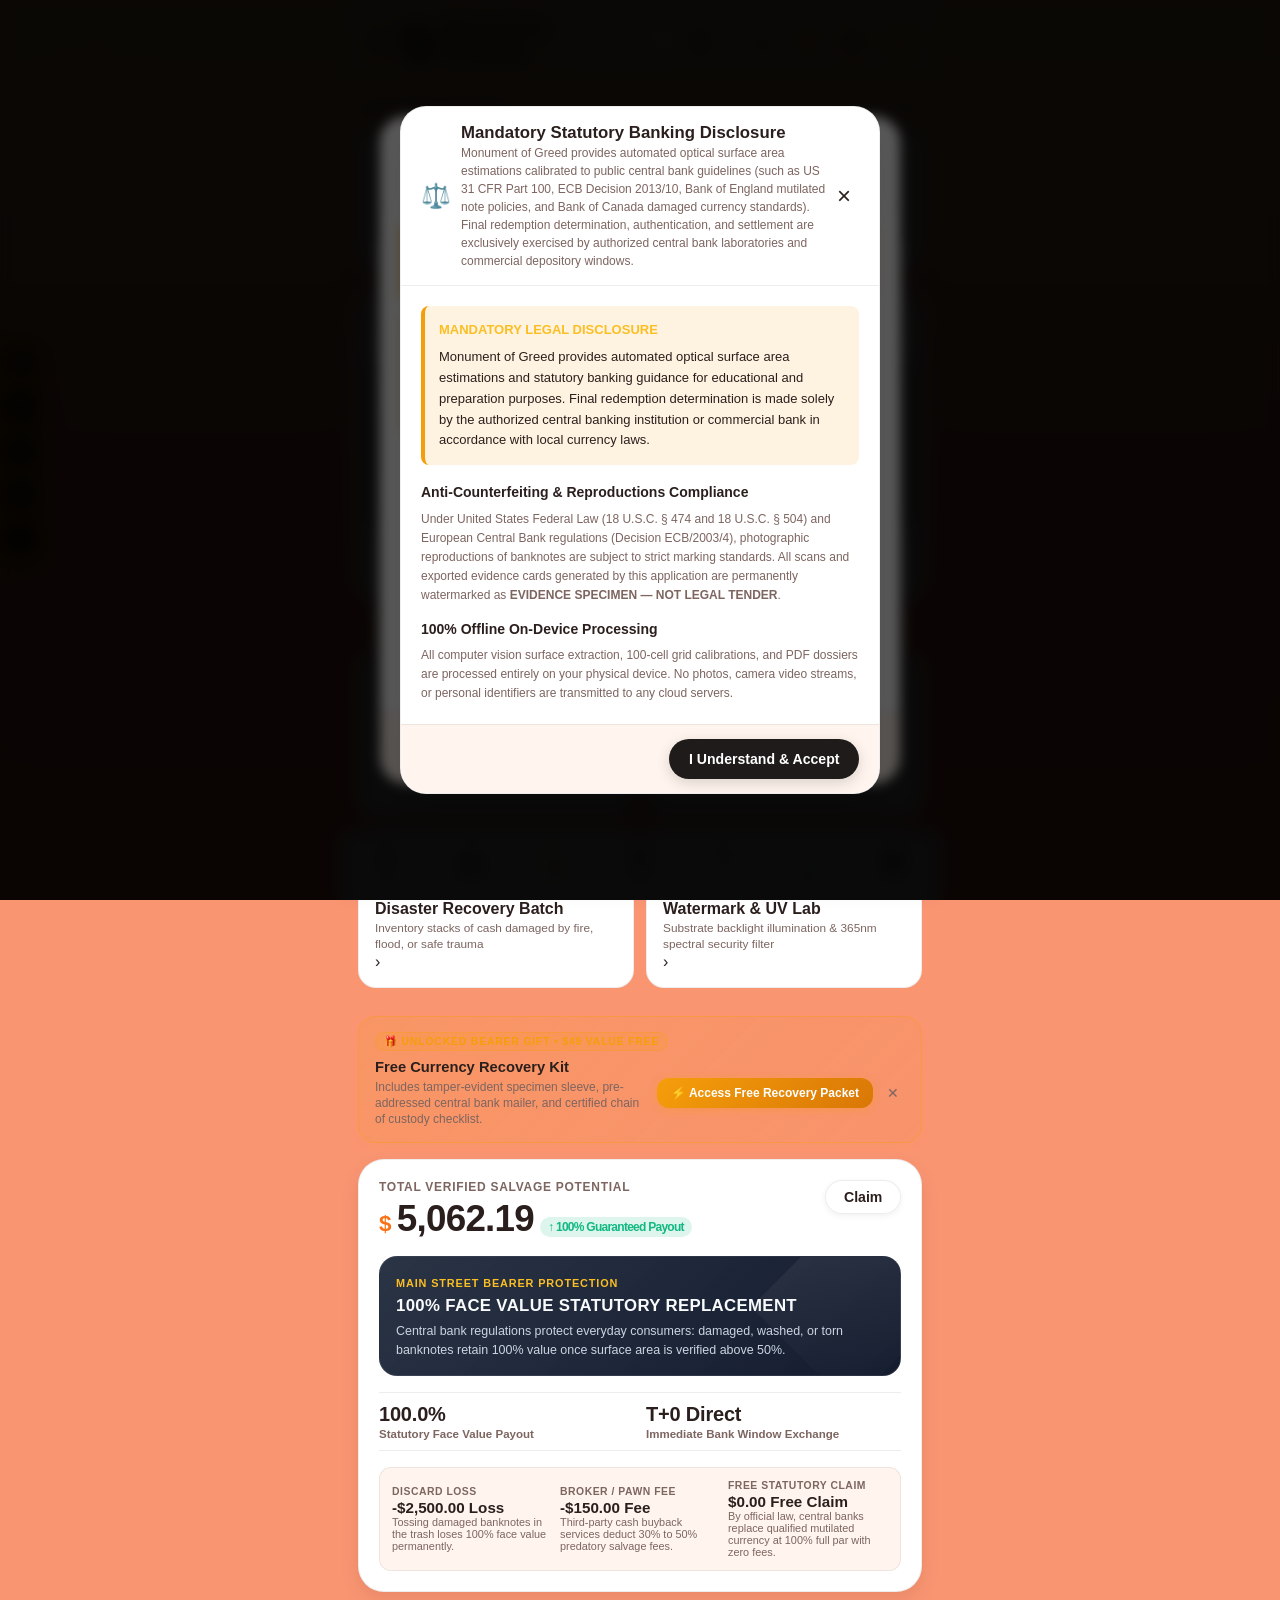
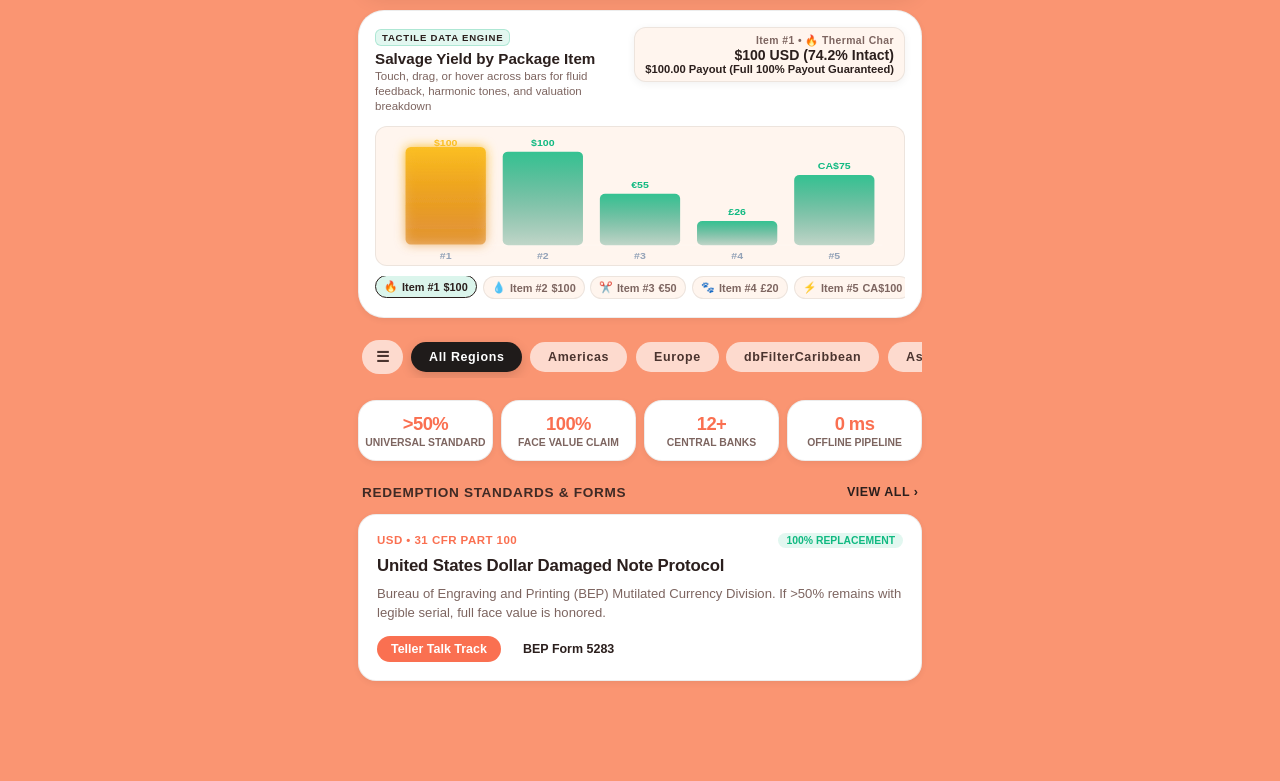
==== commit a9551d93: "feat(i18n): add multi-currency dynamic localization, tactile chart translations, and updated release" ====
--- a/android_build/assets/web_app/index.html
+++ b/android_build/assets/web_app/index.html
@@ -152,23 +152,23 @@
         <div class="drawer-theme-picker">
           <button class="theme-select-btn active" data-theme="theme-clay-peach">
             <span class="theme-dot dot-clay"></span>
-            <span>Warm Clay & Peach</span>
+            <span data-i18n="themeWarmClay">Warm Clay & Peach</span>
           </button>
           <button class="theme-select-btn" data-theme="theme-vault-emerald">
             <span class="theme-dot dot-emerald"></span>
-            <span>Vault Emerald</span>
+            <span data-i18n="themeVaultEmerald">Vault Emerald</span>
           </button>
           <button class="theme-select-btn" data-theme="theme-obsidian-oled">
             <span class="theme-dot dot-obsidian"></span>
-            <span>Obsidian OLED</span>
+            <span data-i18n="themeObsidian">Obsidian OLED</span>
           </button>
           <button class="theme-select-btn" data-theme="theme-royal-gold">
             <span class="theme-dot dot-royal"></span>
-            <span>Royal Gold & Navy</span>
+            <span data-i18n="themeRoyalGold">Royal Gold & Navy</span>
           </button>
           <button class="theme-select-btn" data-theme="theme-cyber-mint">
             <span class="theme-dot dot-cyber"></span>
-            <span>Cyber Mint</span>
+            <span data-i18n="themeCyberMint">Cyber Mint</span>
           </button>
         </div>
 
@@ -198,8 +198,8 @@
           </div>
         </div>
         <div style="margin: 8px 0; display:flex; gap:6px;">
-          <button id="btn-drawer-disclaimer" class="btn btn-sm btn-secondary" style="flex:1; font-size:11px; padding:6px 8px;" type="button">⚖️ Statutory Terms</button>
-          <button id="btn-drawer-privacy-btn" class="btn btn-sm btn-secondary" style="flex:1; font-size:11px; padding:6px 8px;" type="button">🛡️ Privacy Policy</button>
+          <button id="btn-drawer-disclaimer" class="btn btn-sm btn-secondary" style="flex:1; font-size:11px; padding:6px 8px;" type="button" data-i18n="drawerDisclaimer">⚖️ Statutory Terms</button>
+          <button id="btn-drawer-privacy-btn" class="btn btn-sm btn-secondary" style="flex:1; font-size:11px; padding:6px 8px;" type="button" data-i18n="drawerPrivacy">🛡️ Privacy Policy</button>
         </div>
         <div class="charter-badge">
           <img src="logos/alu-company-logo-symbol.png" alt="Charter Seal" class="charter-mini-seal">
@@ -256,8 +256,8 @@
         <!-- Hero Section: CREATE NEW (InShot Style) -->
         <div class="home-hero-container">
           <div class="section-label-row">
-            <span class="section-label">ASSESS DAMAGED NOTE</span>
-            <span class="section-sub-label">STATUTORY AUDIT</span>
+            <span class="section-label" data-i18n="assessDamagedNote">ASSESS DAMAGED NOTE</span>
+            <span class="section-sub-label" data-i18n="statutoryAudit">STATUTORY AUDIT</span>
           </div>
 
           <!-- Floating White Action Card with 3 Big Circular Buttons -->
@@ -457,15 +457,15 @@
 
         <!-- The Principle of Reciprocity: High-Value Gift Provided First (Free Mutilated Currency Submission Kit) -->
         <div class="reciprocity-gift-card" id="reciprocity-gift-card">
-          <div class="reciprocity-badge">🎁 UNLOCKED BEARER GIFT • $49 VALUE FREE</div>
+          <div class="reciprocity-badge" data-i18n="reciprocityBadge">🎁 UNLOCKED BEARER GIFT • $49 VALUE FREE</div>
           <div class="reciprocity-body">
             <div class="reciprocity-info">
-              <h4 class="reciprocity-title">Complimentary Mutilated Banknote Recovery Kit</h4>
-              <p class="reciprocity-desc">We give value first before you file. Your free central bank submission mailer, statutory legal citation card, and teller talk-track are already unlocked.</p>
+              <h4 class="reciprocity-title" data-i18n="reciprocityTitle">Complimentary Mutilated Banknote Recovery Kit</h4>
+              <p class="reciprocity-desc" data-i18n="reciprocityDesc">We give value first before you file. Your free central bank submission mailer, statutory legal citation card, and teller talk-track are already unlocked.</p>
             </div>
             <div class="reciprocity-action-row">
               <button class="btn-reciprocity-claim" id="btn-claim-free-packet" type="button">
-                <span>⚡ Access Free Recovery Packet</span>
+                <span data-i18n="freeRecoveryBtn">⚡ Access Free Recovery Packet</span>
               </button>
               <button class="btn-reciprocity-dismiss" id="btn-dismiss-gift" type="button" title="Dismiss">✕</button>
             </div>
@@ -476,14 +476,14 @@
         <div class="fintech-summary-card">
           <div class="fintech-card-top">
             <div class="fintech-revenue-group">
-              <div class="fintech-label">Total Verified Salvage Potential</div>
+              <div class="fintech-label" data-i18n="fintechTotalLabel">Total Verified Salvage Potential</div>
               <div class="fintech-main-amount">
                 <span class="fintech-currency-symbol">$</span><span id="rolling-salvage-total">5,062.19</span>
-                <span class="fintech-delta-pill positive">↑ 100% Guaranteed Payout</span>
+                <span class="fintech-delta-pill positive" data-i18n="fintechGuaranteedPill">↑ 100% Guaranteed Payout</span>
               </div>
             </div>
             <button id="btn-quick-claim-voucher" class="btn-fintech-action" title="Generate Free Instant Bank Voucher">
-              <span>Claim</span>
+              <span data-i18n="btnClaimVoucher">Claim</span>
             </button>
           </div>
 
@@ -491,9 +491,9 @@
           <div class="contrast-anchor-banner">
             <div class="contrast-facet-shape"></div>
             <div class="contrast-banner-content">
-              <span class="contrast-badge">MAIN STREET BEARER PROTECTION</span>
-              <h4 class="contrast-headline">100% FACE VALUE STATUTORY REPLACEMENT</h4>
-              <p class="contrast-subtext">Central bank regulations protect everyday consumers: damaged, washed, or torn banknotes retain 100% value once surface area is verified above 50%.</p>
+              <span class="contrast-badge" data-i18n="contrastBadge">MAIN STREET BEARER PROTECTION</span>
+              <h4 class="contrast-headline" data-i18n="contrastHeadline">100% FACE VALUE STATUTORY REPLACEMENT</h4>
+              <p class="contrast-subtext" data-i18n="contrastSubtext">Central bank regulations protect everyday consumers: damaged, washed, or torn banknotes retain 100% value once surface area is verified above 50%.</p>
             </div>
           </div>
 
@@ -501,30 +501,30 @@
           <div class="fintech-metrics-grid">
             <div class="fintech-metric-box">
               <div class="ft-num text-success">100.0%</div>
-              <div class="ft-lbl">Statutory Face Value Payout</div>
+              <div class="ft-lbl" data-i18n="statutoryPayoutLabel">Statutory Face Value Payout</div>
             </div>
             <div class="fintech-metric-box">
               <div class="ft-num text-accent">T+0 Direct</div>
-              <div class="ft-lbl">Immediate Bank Window Exchange</div>
+              <div class="ft-lbl" data-i18n="immediateExchangeLabel">Immediate Bank Window Exchange</div>
             </div>
           </div>
 
           <!-- The Contrast Effect: 3-Tier Price & Value Psychological Framing -->
           <div class="contrast-comparison-bar">
             <div class="contrast-col loss-anchor">
-              <span class="contrast-col-title">TRASH DISCARD</span>
+              <span class="contrast-col-title" data-i18n="discardLossTitle">TRASH DISCARD</span>
               <span class="contrast-col-val text-danger">-$2,500.00 Loss</span>
-              <span class="contrast-col-desc">Assumed ruined; 100% loss</span>
+              <span class="contrast-col-desc" data-i18n="discardLossDesc">Assumed ruined; 100% loss</span>
             </div>
             <div class="contrast-col fee-anchor">
-              <span class="contrast-col-title">COMMERCIAL BROKER</span>
+              <span class="contrast-col-title" data-i18n="brokerFeeTitle">COMMERCIAL BROKER</span>
               <span class="contrast-col-val text-warning">-$150.00 Fee</span>
-              <span class="contrast-col-desc">Third-party assessor cut</span>
+              <span class="contrast-col-desc" data-i18n="brokerFeeDesc">Third-party assessor cut</span>
             </div>
             <div class="contrast-col recovery-anchor">
-              <span class="contrast-col-title">MONUMENT DIRECT</span>
+              <span class="contrast-col-title" data-i18n="freeRecoveryTitle">MONUMENT DIRECT</span>
               <span class="contrast-col-val text-success">$0.00 Free Claim</span>
-              <span class="contrast-col-desc">100% par value direct to you</span>
+              <span class="contrast-col-desc" data-i18n="freeRecoveryDesc">100% par value direct to you</span>
             </div>
           </div>
         </div>
@@ -533,9 +533,9 @@
         <div class="tactile-chart-card">
           <div class="tactile-chart-header">
             <div class="tactile-chart-title-group">
-              <span class="tactile-chart-badge">TACTILE DATA ENGINE</span>
-              <h3 class="tactile-chart-title">Salvage Yield by Package Item</h3>
-              <p class="tactile-chart-subtitle">Touch, drag, or hover across bars for fluid feedback, harmonic tones, and valuation breakdown</p>
+              <span class="tactile-chart-badge" data-i18n="tactileChartBadge">TACTILE DATA ENGINE</span>
+              <h3 class="tactile-chart-title" data-i18n="tactileChartTitle">Salvage Yield by Package Item</h3>
+              <p class="tactile-chart-subtitle" data-i18n="tactileChartSubtitle">Touch, drag, or hover across bars for fluid feedback, harmonic tones, and valuation breakdown</p>
             </div>
             <div class="tactile-chart-hud" id="tactile-chart-hud">
               <span class="hud-item-num" id="hud-item-num">Item #1</span>
@@ -558,11 +558,11 @@
         <div class="category-pill-container">
           <div class="pill-scroll-track" id="home-category-pills">
             <button class="pill-menu-action-btn pill-menu-btn" id="pill-quick-menu" title="Filter Menu">☰</button>
-            <button class="filter-pill active" data-category="all">ALL</button>
-            <button class="filter-pill" data-category="north-america">NORTH AMERICA</button>
-            <button class="filter-pill" data-category="europe">EUROPE</button>
-            <button class="filter-pill" data-category="caribbean">CARIBBEAN</button>
-            <button class="filter-pill" data-category="asia-pacific">ASIA & PACIFIC</button>
+            <button class="filter-pill active" data-category="all" data-i18n="dbFilterAll">ALL</button>
+            <button class="filter-pill" data-category="north-america" data-i18n="dbFilterAmericas">NORTH AMERICA</button>
+            <button class="filter-pill" data-category="europe" data-i18n="dbFilterEurope">EUROPE</button>
+            <button class="filter-pill" data-category="caribbean" data-i18n="dbFilterCaribbean">CARIBBEAN</button>
+            <button class="filter-pill" data-category="asia-pacific" data-i18n="dbFilterAsia">ASIA & PACIFIC</button>
             <button class="filter-pill" data-category="forms">OFFICIAL FORMS</button>
           </div>
         </div>
@@ -1144,7 +1144,7 @@
             <h2 class="view-title" style="margin-bottom:0;" data-i18n="databaseTitle">Global Redemption Database</h2>
             <button class="info-circle-btn" data-info-id="statute-general" title="Central Bank Statutory Regulations & Legal Codes" aria-label="Database Information" type="button">ⓘ</button>
           </div>
-          <p class="view-subtitle">Official statutory banking codes, redemption thresholds, and claim procedures worldwide</p>
+          <p class="view-subtitle" data-i18n="databaseSubtitle">Official statutory banking codes, redemption thresholds, and claim procedures worldwide</p>
         </div>
 
         <!-- Search & Filter Controls -->
@@ -1161,7 +1161,7 @@
             <button class="filter-pill active" data-dbregion="all" data-i18n="dbFilterAll">All Currencies</button>
             <button class="filter-pill" data-dbregion="North America" data-i18n="dbFilterAmericas">North America</button>
             <button class="filter-pill" data-dbregion="Europe" data-i18n="dbFilterEurope">Europe</button>
-            <button class="filter-pill" data-dbregion="Caribbean">Caribbean</button>
+            <button class="filter-pill" data-dbregion="Caribbean" data-i18n="dbFilterCaribbean">Caribbean</button>
             <button class="filter-pill" data-dbregion="Asia & Pacific" data-i18n="dbFilterAsia">Asia & Pacific</button>
           </div>
         </div>
@@ -1170,9 +1170,9 @@
         <div class="currency-filter-scope-banner" id="database-scope-banner">
           <div class="scope-banner-text">
             <span class="scope-banner-flag" id="database-scope-flag">🇺🇸</span>
-            <span>Displaying statutory redemption codex for <strong><span id="database-scope-name">USD (United States Dollar)</span></strong></span>
-          </div>
-          <button id="btn-toggle-global-db" class="scope-toggle-btn" type="button">🌐 View Other Currencies</button>
+            <span><span data-i18n="databaseScopeBannerText">Displaying statutory redemption codex for</span> <strong><span id="database-scope-name">USD (United States Dollar)</span></strong></span>
+          </div>
+          <button id="btn-toggle-global-db" class="scope-toggle-btn" type="button" data-i18n="btnViewOtherCurrencies">🌐 View Other Currencies</button>
         </div>
 
         <!-- Currency List Accordion / Grid -->
@@ -1192,7 +1192,7 @@
             <h2 class="view-title" style="margin-bottom:0;" data-i18n="locatorTitle">Central Bank & Depository Locator</h2>
             <button class="info-circle-btn" data-info-id="chain-custody" title="Registered Mail Chain of Custody & Packaging" aria-label="Locator Information" type="button">ⓘ</button>
           </div>
-          <p class="view-subtitle">Verified redemption windows, Federal Reserve cash offices, and commercial depository branches</p>
+          <p class="view-subtitle" data-i18n="locatorSubtitle">Verified redemption windows, Federal Reserve cash offices, and commercial depository branches</p>
         </div>
 
         <!-- Locator Search & Filters -->
@@ -1210,9 +1210,9 @@
           <div class="currency-filter-scope-banner" id="locator-scope-banner">
             <div class="scope-banner-text">
               <span class="scope-banner-flag" id="locator-scope-flag">🇺🇸</span>
-              <span>Showing verified redemption windows for <strong><span id="locator-scope-name">USD (United States Dollar)</span></strong></span>
-            </div>
-            <button id="btn-toggle-global-locator" class="scope-toggle-btn" type="button">🌐 View All Currencies</button>
+              <span><span data-i18n="locatorScopeBannerText">Showing verified redemption windows for</span> <strong><span id="locator-scope-name">USD (United States Dollar)</span></strong></span>
+            </div>
+            <button id="btn-toggle-global-locator" class="scope-toggle-btn" type="button" data-i18n="btnViewAllCurrencies">🌐 View All Currencies</button>
           </div>
 
           <!-- Quick Geographic & Central Bank Filter Chips -->
@@ -1467,13 +1467,13 @@
             <table class="batch-table" id="batch-notes-table">
               <thead>
                 <tr>
-                  <th>Item #</th>
-                  <th>Symbol</th>
-                  <th>Currency & Denom</th>
-                  <th>Damage Type & Icon</th>
-                  <th>Surviving Area</th>
-                  <th>Statutory Verdict</th>
-                  <th>Action</th>
+                  <th data-i18n="tblItemNum">Item #</th>
+                  <th data-i18n="tblSymbol">Symbol</th>
+                  <th data-i18n="tblCurrencyDenom">Currency & Denom</th>
+                  <th data-i18n="tblDamageType">Damage Type & Icon</th>
+                  <th data-i18n="tblSurvivingArea">Surviving Area</th>
+                  <th data-i18n="tblVerdict">Statutory Verdict</th>
+                  <th data-i18n="tblAction">Action</th>
                 </tr>
               </thead>
               <tbody id="batch-notes-tbody">
@@ -1568,8 +1568,8 @@
         <!-- Empty State View -->
         <div class="vault-empty-state" id="vault-empty-state" style="display:none;">
           <div class="empty-icon">🏦</div>
-          <div class="empty-title">Your Salvage Vault is Empty</div>
-          <div class="empty-desc">Scan a mutilated banknote with the camera or grid audit, then click "Save to My Vault" in the Claim Dossier to track your redemption here.</div>
+          <div class="empty-title" data-i18n="vaultEmptyTitle">Your Salvage Vault is Empty</div>
+          <div class="empty-desc" data-i18n="vaultEmptyDesc">Scan a mutilated banknote with the camera or grid audit, then click "Save to My Vault" in the Claim Dossier to track your redemption here.</div>
           <button id="btn-vault-seed-samples" class="btn btn-accent">
             <span>⚡ Load Realistic Demo Claims</span>
           </button>
@@ -1618,7 +1618,7 @@
     <div class="modal-card">
       <div class="modal-header">
         <button id="btn-form-viewer-back" class="btn btn-sm btn-outline modal-back-btn" type="button">← Back</button>
-        <h3 id="modal-form-title" class="modal-title">Official Claim Form Viewer</h3>
+        <h3 id="modal-form-title" class="modal-title" data-i18n="officialClaimFormTitle">Official Claim Form Viewer</h3>
         <button class="info-circle-btn" data-info-id="statute-general" title="Statutory Claims & Official Forms" aria-label="Form Info" type="button">ⓘ</button>
         <button id="btn-modal-close" class="icon-btn modal-close-btn">&times;</button>
       </div>
@@ -1626,7 +1626,7 @@
         <!-- Injected form template -->
       </div>
       <div class="modal-footer">
-        <button id="btn-print-modal-form" class="btn btn-primary">Print Form Template</button>
+        <button id="btn-print-modal-form" class="btn btn-primary" data-i18n="btnPrintFormTemplate">Print Form Template</button>
         <button id="btn-dismiss-modal" class="btn btn-secondary">Close</button>
       </div>
     </div>
@@ -1637,7 +1637,7 @@
     <div class="modal-card">
       <div class="modal-header">
         <button id="btn-teller-script-back" class="btn btn-sm btn-outline modal-back-btn" type="button">← Back</button>
-        <h3 id="modal-script-title" class="modal-title">Bank Teller Talk Track</h3>
+        <h3 id="modal-script-title" class="modal-title" data-i18n="tellerScriptTitle">Bank Teller Talk Track</h3>
         <button class="info-circle-btn" data-info-id="statute-general" title="Statutory Code & Teller Defense" aria-label="Statute Info" type="button">ⓘ</button>
         <button id="btn-script-close" class="icon-btn modal-close-btn">&times;</button>
       </div>
@@ -1655,7 +1655,7 @@
     <div class="modal-card modal-large">
       <div class="modal-header">
         <button id="btn-affidavit-back" class="btn btn-sm btn-outline modal-back-btn" type="button">← Back</button>
-        <h3 class="modal-title">Sworn Affidavit of Total Destruction</h3>
+        <h3 class="modal-title" data-i18n="affidavitModalTitle">Sworn Affidavit of Total Destruction</h3>
         <button class="info-circle-btn" data-info-id="statute-general" title="Statutory Affidavit Mandate" aria-label="Affidavit Info" type="button">ⓘ</button>
         <button id="btn-affidavit-close" class="icon-btn modal-close-btn">&times;</button>
       </div>
@@ -1665,7 +1665,7 @@
         </div>
         <div class="form-row-2">
           <div class="form-group">
-            <label for="affidavit-jurisdiction">Applicable Jurisdiction / Authority:</label>
+            <label for="affidavit-jurisdiction" data-i18n="affidavitJurisdictionLabel">Applicable Jurisdiction / Authority:</label>
             <select id="affidavit-jurisdiction" class="styled-select">
               <option value="US">United States (BEP / 31 CFR Part 100)</option>
               <option value="EU">Eurozone (ECB Decision 2013/10)</option>
@@ -1677,12 +1677,12 @@
             </select>
           </div>
           <div class="form-group">
-            <label for="affidavit-incident-date">Date of Incident / Destruction:</label>
+            <label for="affidavit-incident-date" data-i18n="affidavitDateLabel">Date of Incident / Destruction:</label>
             <input type="date" id="affidavit-incident-date" class="styled-input">
           </div>
         </div>
         <div class="form-group">
-          <label for="affidavit-destruction-cause">Specific Cause of Total Destruction:</label>
+          <label for="affidavit-destruction-cause" data-i18n="affidavitCauseLabel">Specific Cause of Total Destruction:</label>
           <select id="affidavit-destruction-cause" class="styled-select">
             <option value="Thermal / House Fire">Thermal / House Fire (Ash residue only, remaining portion incinerated)</option>
             <option value="Industrial / Cross-Cut Shredder">Industrial / Cross-Cut Shredder (Fragmented beyond physical reconstitution)</option>
@@ -1693,17 +1693,17 @@
           </select>
         </div>
         <div class="form-group">
-          <label for="affidavit-location">Incident Physical Location (City, State/Province, Country):</label>
+          <label for="affidavit-location" data-i18n="affidavitLocationLabel">Incident Physical Location (City, State/Province, Country):</label>
           <input type="text" id="affidavit-location" class="styled-input" placeholder="e.g. Austin, Texas, USA" value="Austin, Texas, USA">
         </div>
         <div class="form-group">
-          <label for="affidavit-generated-text">Legal Affidavit Declaration (Editable):</label>
+          <label for="affidavit-generated-text" data-i18n="affidavitStatementLabel">Legal Affidavit Declaration (Editable):</label>
           <textarea id="affidavit-generated-text" class="styled-textarea" rows="7" placeholder="Enter or customize your sworn statement of total destruction..." title="Click to edit your sworn declaration"></textarea>
         </div>
       </div>
       <div class="modal-footer">
-        <button id="btn-copy-affidavit" class="btn btn-secondary">📋 Copy Declaration</button>
-        <button id="btn-attach-affidavit" class="btn btn-accent">Attach to Claim Dossier</button>
+        <button id="btn-copy-affidavit" class="btn btn-secondary" data-i18n="btnCopyAffidavit">📋 Copy Declaration</button>
+        <button id="btn-attach-affidavit" class="btn btn-accent" data-i18n="btnAttachAffidavit">Attach to Claim Dossier</button>
         <button id="btn-dismiss-affidavit" class="btn btn-secondary">Close</button>
       </div>
     </div>
@@ -1716,8 +1716,8 @@
         <div class="onboarding-header-title">
           <span class="onboarding-emoji">💸</span>
           <div>
-            <h3 class="modal-title" style="margin:0;">Don't Panic, It's Still Money!</h3>
-            <span class="onboarding-sub">Official Bearer Protection Guide</span>
+            <h3 class="modal-title" style="margin:0;" data-i18n="onboardingTitle">Don't Panic, It's Still Money!</h3>
+            <span class="onboarding-sub" data-i18n="onboardingSub">Official Bearer Protection Guide</span>
           </div>
         </div>
         <button id="btn-onboarding-close" class="icon-btn modal-close-btn">&times;</button>
@@ -1726,7 +1726,7 @@
         <div class="onboarding-hero-banner">
           <p class="onboarding-lead">
             Did your money get ripped in a pocket, washed in the laundry, chewed by a pet, or singed in a fire?
-            <strong>Under central bank laws worldwide, genuine currency never loses its value simply because it is damaged.</strong>
+            <strong data-i18n="onboardingLead">Under central bank laws worldwide, genuine currency never loses its value simply because it is damaged.</strong>
           </p>
         </div>
 
@@ -1734,35 +1734,35 @@
           <div class="onboarding-step-card">
             <div class="step-num-bubble">1</div>
             <div class="step-icon">📸</div>
-            <h4>Snap or Upload</h4>
-            <p>Take a quick photo of your damaged banknote on a dark, flat table.</p>
+            <h4 data-i18n="onboardingStep1Title">Snap or Upload</h4>
+            <p data-i18n="onboardingStep1Desc">Take a quick photo of your damaged banknote on a dark, flat table.</p>
           </div>
 
           <div class="onboarding-step-card">
             <div class="step-num-bubble">2</div>
             <div class="step-icon">⚖️</div>
-            <h4>The 50% Rule</h4>
-            <p>Our offline scanner checks if you have more than half of the original note intact.</p>
+            <h4 data-i18n="onboardingStep2Title">The 50% Rule</h4>
+            <p data-i18n="onboardingStep2Desc">Our offline scanner checks if you have more than half of the original note intact.</p>
           </div>
 
           <div class="onboarding-step-card">
             <div class="step-num-bubble">3</div>
             <div class="step-icon">💵</div>
-            <h4>100% Cash Back</h4>
-            <p>If >50% remains, any commercial bank will exchange it for crisp fresh cash!</p>
+            <h4 data-i18n="onboardingStep3Title">100% Cash Back</h4>
+            <p data-i18n="onboardingStep3Desc">If >50% remains, any commercial bank will exchange it for crisp fresh cash!</p>
           </div>
         </div>
 
         <div class="onboarding-tip-box">
           <span class="tip-icon">💡</span>
           <div class="tip-text">
-            <strong>Golden Rule:</strong> Never use scotch tape or glue directly on torn banknote edges! Keep your pieces safe in a clean envelope or plastic sleeve.
+            <strong data-i18n="onboardingGoldenRuleLabel">Golden Rule:</strong> <span data-i18n="onboardingGoldenRuleText">Never use scotch tape or glue directly on torn banknote edges! Keep your pieces safe in a clean envelope or plastic sleeve.</span>
           </div>
         </div>
       </div>
       <div class="modal-footer onboarding-footer">
-        <button id="btn-onboarding-sample" class="btn btn-secondary" type="button">🧪 Try Sample Damaged Bill</button>
-        <button id="btn-onboarding-start" class="btn btn-primary" type="button">🚀 Start My Free Assessment</button>
+        <button id="btn-onboarding-sample" class="btn btn-secondary" type="button" data-i18n="btnTrySampleBill">🧪 Try Sample Damaged Bill</button>
+        <button id="btn-onboarding-start" class="btn btn-primary" type="button" data-i18n="btnStartAssessment">🚀 Start My Free Assessment</button>
       </div>
     </div>
   </div>
@@ -1775,8 +1775,8 @@
         <div class="onboarding-header-title">
           <span class="onboarding-emoji">🎁</span>
           <div>
-            <h3 class="modal-title" style="margin:0;">Complimentary Mutilated Banknote Recovery Kit</h3>
-            <span class="onboarding-sub">$49 Statutory Tool Unlocked Free of Charge</span>
+            <h3 class="modal-title" style="margin:0;" data-i18n="giftModalTitle">Complimentary Mutilated Banknote Recovery Kit</h3>
+            <span class="onboarding-sub" data-i18n="giftModalSub">$49 Statutory Tool Unlocked Free of Charge</span>
           </div>
         </div>
         <button class="info-circle-btn" data-info-id="statute-general" title="Statutory Rights" aria-label="Gift Info" type="button">ⓘ</button>
@@ -1784,7 +1784,7 @@
       </div>
       <div class="modal-body">
         <div class="gift-welcome-alert">
-          <strong>Bearer Protection Guarantee:</strong> Under 31 CFR § 100 and ECB Decision 2013/10, central banks are legally mandated to replace damaged notes. Use this free packet at any commercial bank counter or mail it directly to the Treasury forensic lab.
+          <strong data-i18n="reciprocityTitle">Bearer Protection Guarantee:</strong> <span data-i18n="giftWelcomeAlert">Under 31 CFR § 100 and ECB Decision 2013/10, central banks are legally mandated to replace damaged notes. Use this free packet at any commercial bank counter or mail it directly to the Treasury forensic lab.</span>
         </div>
 
         <div class="gift-sections-grid">
@@ -1828,7 +1828,7 @@
         </div>
       </div>
       <div class="modal-footer">
-        <button id="btn-close-gift-modal" class="btn btn-primary" type="button">Got It, Thanks!</button>
+        <button id="btn-close-gift-modal" class="btn btn-primary" type="button" data-i18n="btnGotItThanks">Got It, Thanks!</button>
       </div>
     </div>
   </div>
@@ -2070,7 +2070,7 @@
           </button>
           <div class="shield-badge-tag">
             <span class="shield-pulse-dot"></span>
-            <span>BANK-GRADE STATUTORY COUNTER SHIELD</span>
+            <span data-i18n="shieldTitle">BANK-GRADE STATUTORY COUNTER SHIELD</span>
           </div>
           <button class="info-circle-btn" data-info-id="statute-general" title="Central Bank Statutory Regulations" aria-label="Statute Info" type="button" style="color:#f8fafc;border-color:rgba(255,255,255,0.4);">ⓘ</button>
         </div>
@@ -2089,7 +2089,7 @@
 
       <div class="counter-shield-content" id="counter-shield-card">
         <div class="shield-header-block">
-          <span class="shield-alert-eyebrow">OFFICIAL BEARER LEGAL NOTICE</span>
+          <span class="shield-alert-eyebrow" data-i18n="shieldStatuteHeader">OFFICIAL BEARER LEGAL NOTICE</span>
           <h2 class="shield-main-title">NOTICE TO FINANCIAL INSTITUTION & CASHIER</h2>
           <div class="shield-par-badge">100% PAR VALUE REIMBURSEMENT MANDATED</div>
         </div>
@@ -2125,7 +2125,7 @@
           </div>
           <div class="shield-qr-info">
             <span class="qr-heading">📱 TELLER INSTANT VERIFICATION QR</span>
-            <p class="qr-sub">Scan with branch terminal or mobile camera to open the official government regulation page:</p>
+            <p class="qr-sub" data-i18n="shieldQrHint">Scan with branch terminal or mobile camera to open the official government regulation page:</p>
             <a id="shield-statute-url-link" href="https://www.bep.gov/services/mutilated-currency" target="_blank" class="shield-url-chip">
               <span id="shield-statute-url-text">https://www.bep.gov/services/mutilated-currency</span>
               <span>↗</span>
@@ -2381,8 +2381,8 @@
         <div class="vault-auth-emblem-wrap">
           <img src="logos/mog-kintsugi-medallion.png" alt="Monument of Greed Security" class="vault-auth-logo">
         </div>
-        <h3 id="vault-auth-title" class="vault-auth-title">Salvage Vault Security Lock</h3>
-        <p id="vault-auth-subtitle" class="vault-auth-subtitle">Enter your 4-digit security PIN to unlock financial records</p>
+        <h3 id="vault-auth-title" class="vault-auth-title" data-i18n="pinModalTitle">Salvage Vault Security Lock</h3>
+        <p id="vault-auth-subtitle" class="vault-auth-subtitle" data-i18n="pinModalSubtitle">Enter your 4-digit security PIN to unlock financial records</p>
       </div>
 
       <div class="vault-pin-indicator" id="vault-pin-indicator">
@@ -2425,8 +2425,8 @@
   <div id="modal-purge-confirm" class="modal-overlay" style="display:none;">
     <div class="modal-card modal-purge-card">
       <div class="purge-icon-wrap">⚠️</div>
-      <h3 class="purge-title">CONFIRM PERMANENT VAULT PURGE</h3>
-      <p class="purge-desc">This action will immediately and irreversibly delete all salvaged banknotes, claimant PII, serial numbers, and postal tracking receipts stored in your local ledger. No cloud backup exists.</p>
+      <h3 class="purge-title" data-i18n="dangerZoneTitle">CONFIRM PERMANENT VAULT PURGE</h3>
+      <p class="purge-desc" data-i18n="dangerZoneDesc">This action will immediately and irreversibly delete all salvaged banknotes, claimant PII, serial numbers, and postal tracking receipts stored in your local ledger. No cloud backup exists.</p>
       <div class="purge-actions">
         <button id="btn-cancel-purge" class="btn btn-secondary" type="button">Cancel (Keep Data)</button>
         <button id="btn-confirm-purge" class="btn btn-danger" type="button">Yes, Purge All Records</button>
@@ -2443,8 +2443,8 @@
         <div style="display:flex;align-items:center;gap:10px;">
           <span style="font-size:24px;">⚖️</span>
           <div>
-            <h3 class="modal-title" style="margin:0;">Statutory Banking Disclaimer</h3>
-            <span style="font-size:12px;color:var(--text-muted);">Federal &amp; Central Bank Regulatory Notice</span>
+            <h3 class="modal-title" style="margin:0;" data-i18n="disclaimerModalTitle">Statutory Banking Disclaimer</h3>
+            <span style="font-size:12px;color:var(--text-muted);" data-i18n="disclaimerModalText">Federal &amp; Central Bank Regulatory Notice</span>
           </div>
         </div>
         <button id="btn-statutory-disclaimer-close" class="icon-btn modal-close-btn">&times;</button>
@@ -2480,8 +2480,8 @@
         <div style="display:flex;align-items:center;gap:10px;">
           <span style="font-size:24px;">🛡️</span>
           <div>
-            <h3 class="modal-title" style="margin:0;">Data Safety &amp; Offline Privacy</h3>
-            <span style="font-size:12px;color:var(--text-muted);">Zero Cloud Transmission Guarantee</span>
+            <h3 class="modal-title" style="margin:0;" data-i18n="privacyModalTitle">Data Safety &amp; Offline Privacy</h3>
+            <span style="font-size:12px;color:var(--text-muted);" data-i18n="privacyModalText">Zero Cloud Transmission Guarantee</span>
           </div>
         </div>
         <button id="btn-privacy-close" class="icon-btn modal-close-btn">&times;</button>
@@ -2510,6 +2510,7 @@
   </div>
 
   <script src="i18n.js"></script>
+  <script src="currency_i18n.js"></script>
   <script src="app.js"></script>
 </body>
 </html>
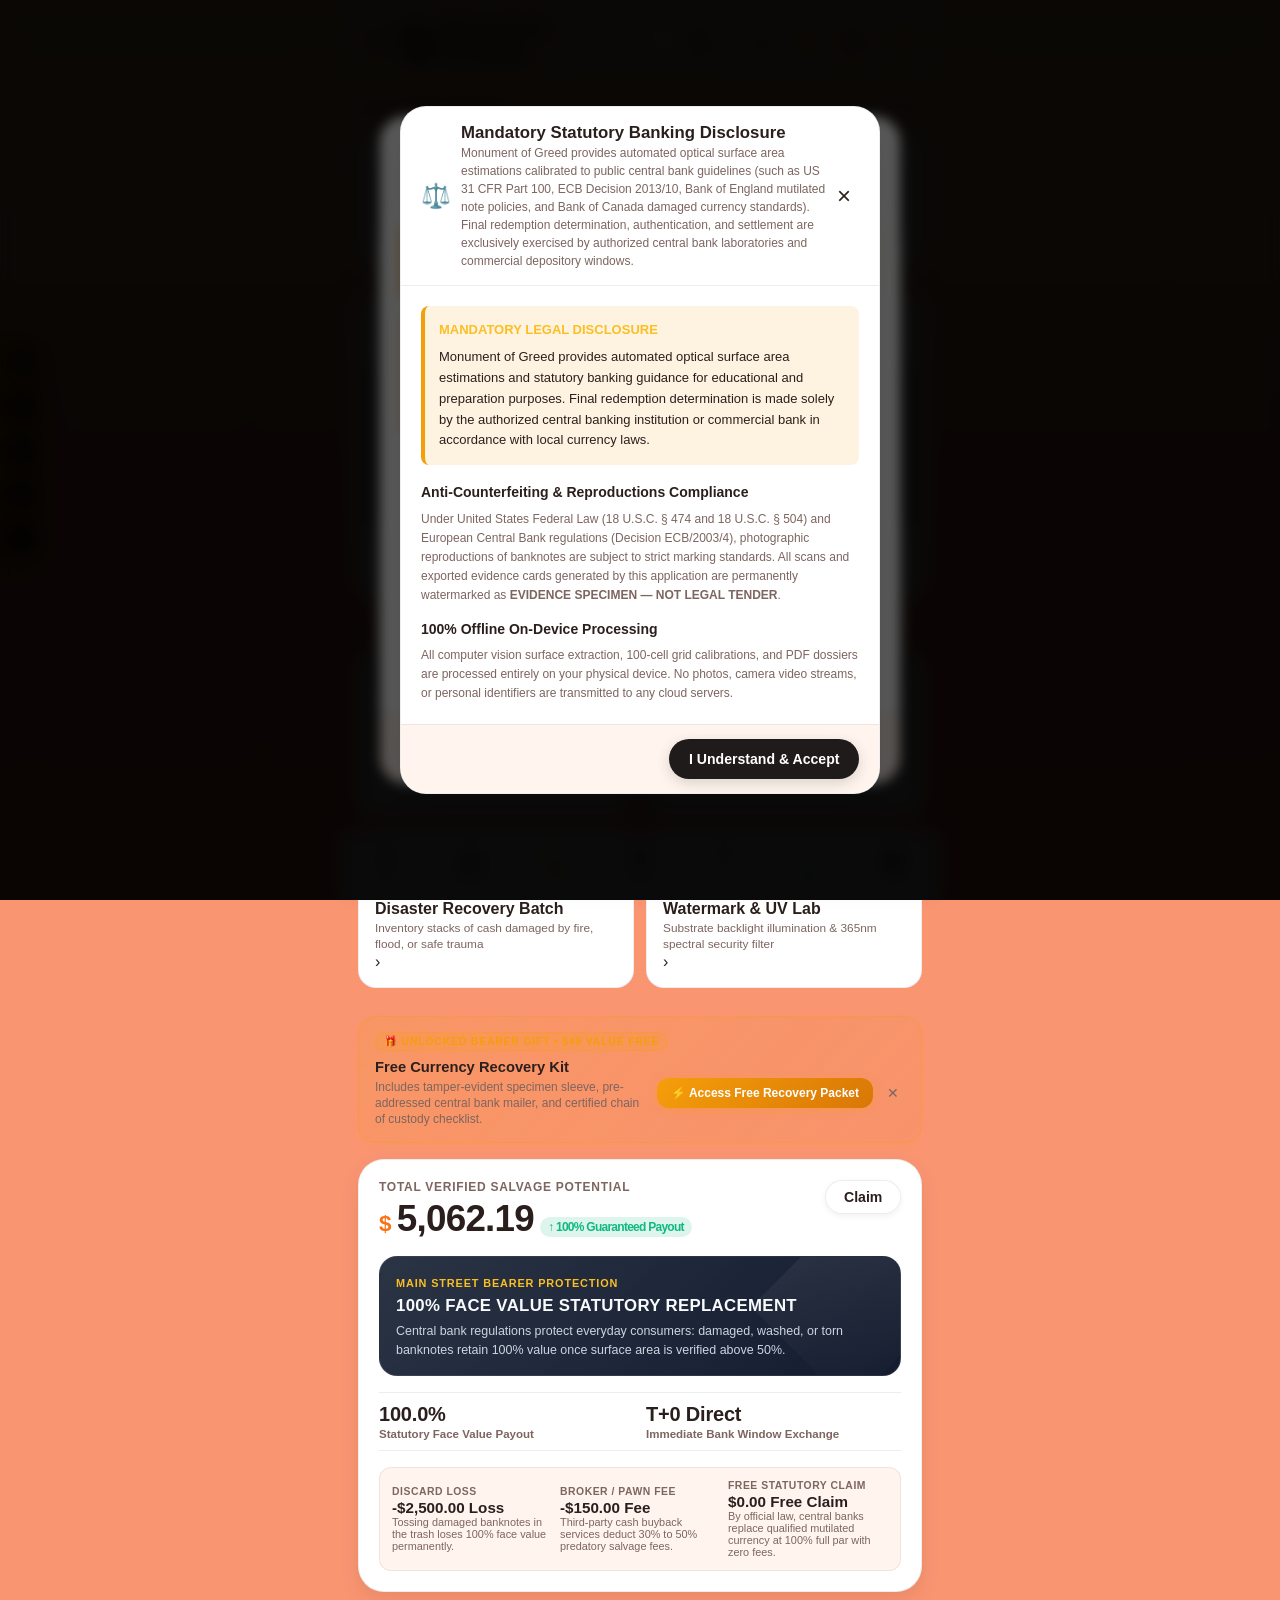
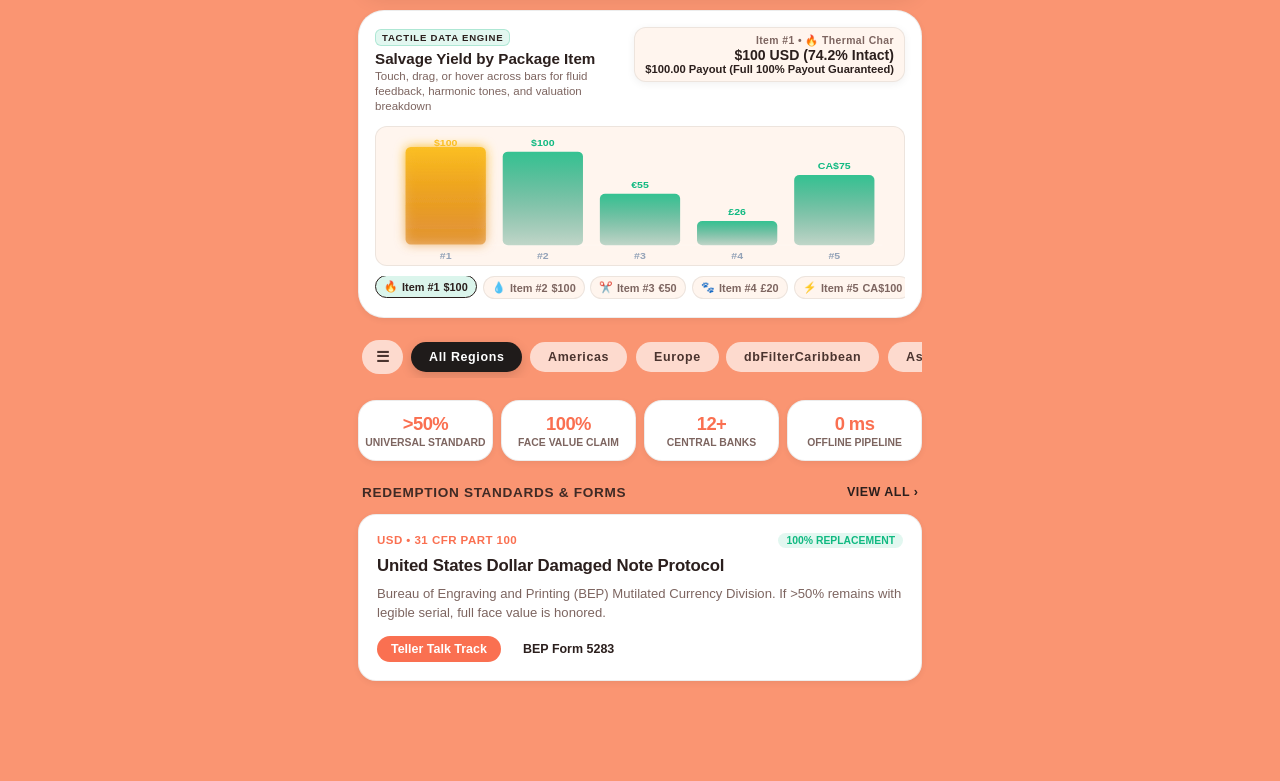
==== commit 78d7bd9f: "fix(display): prevent white screen with dark window background, in-place onRenderProcessGone recover" ====
--- a/android_build/assets/web_app/index.html
+++ b/android_build/assets/web_app/index.html
@@ -1,5 +1,5 @@
 <!DOCTYPE html>
-<html lang="en">
+<html lang="en" style="background-color: #0a0d14;">
 <head>
   <meta charset="UTF-8">
   <meta name="viewport" content="width=device-width, initial-scale=1.0, maximum-scale=1.0, user-scalable=no, viewport-fit=cover">
--- a/android_build/assets/web_app/style.css
+++ b/android_build/assets/web_app/style.css
@@ -189,6 +189,7 @@
 html {
   min-height: 100%;
   height: 100%;
+  background-color: #0a0d14 !important;
 }
 
 body {
@@ -198,7 +199,8 @@
   overflow-x: hidden;
   overflow-y: auto;
   font-family: var(--font-sans);
-  background: var(--bg-solid);
+  background-color: #0a0d14;
+  background: var(--bg-solid, #0a0d14);
   background-image: var(--bg-gradient);
   background-attachment: fixed;
   background-repeat: no-repeat;
